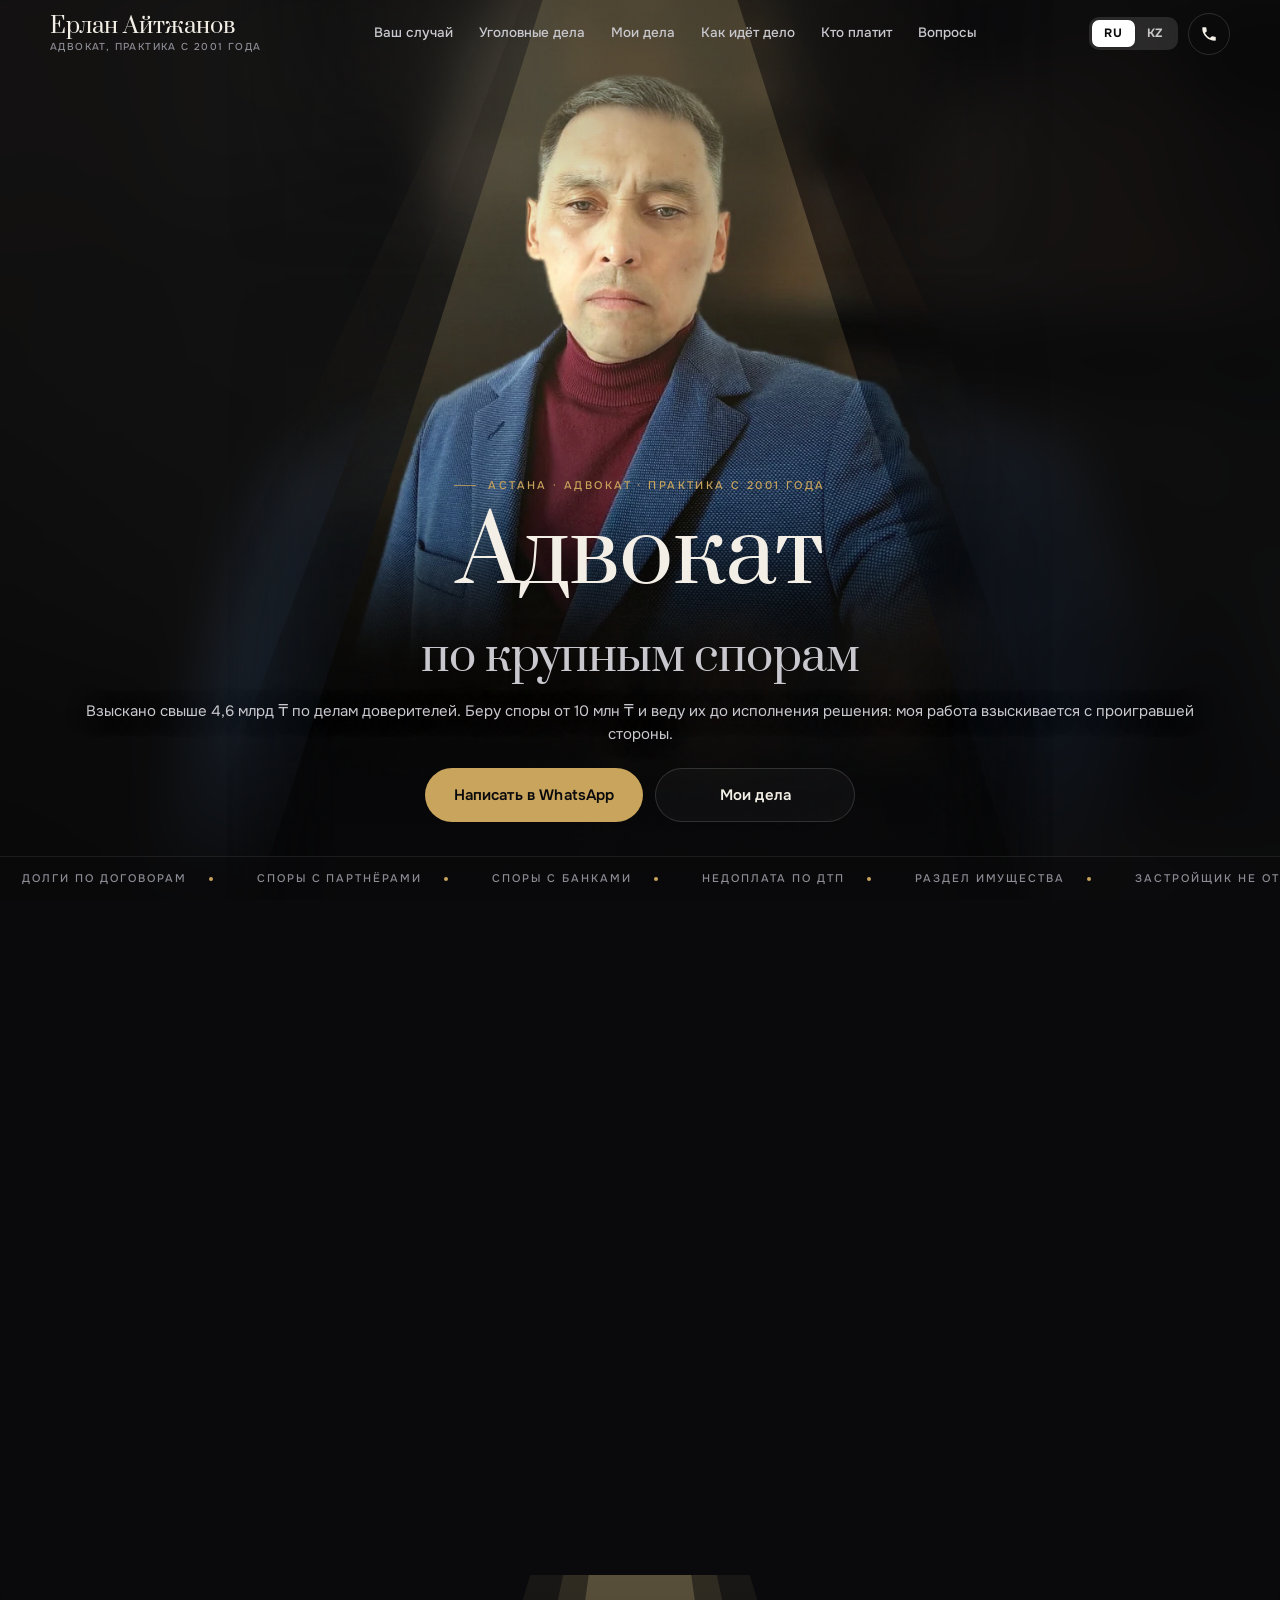
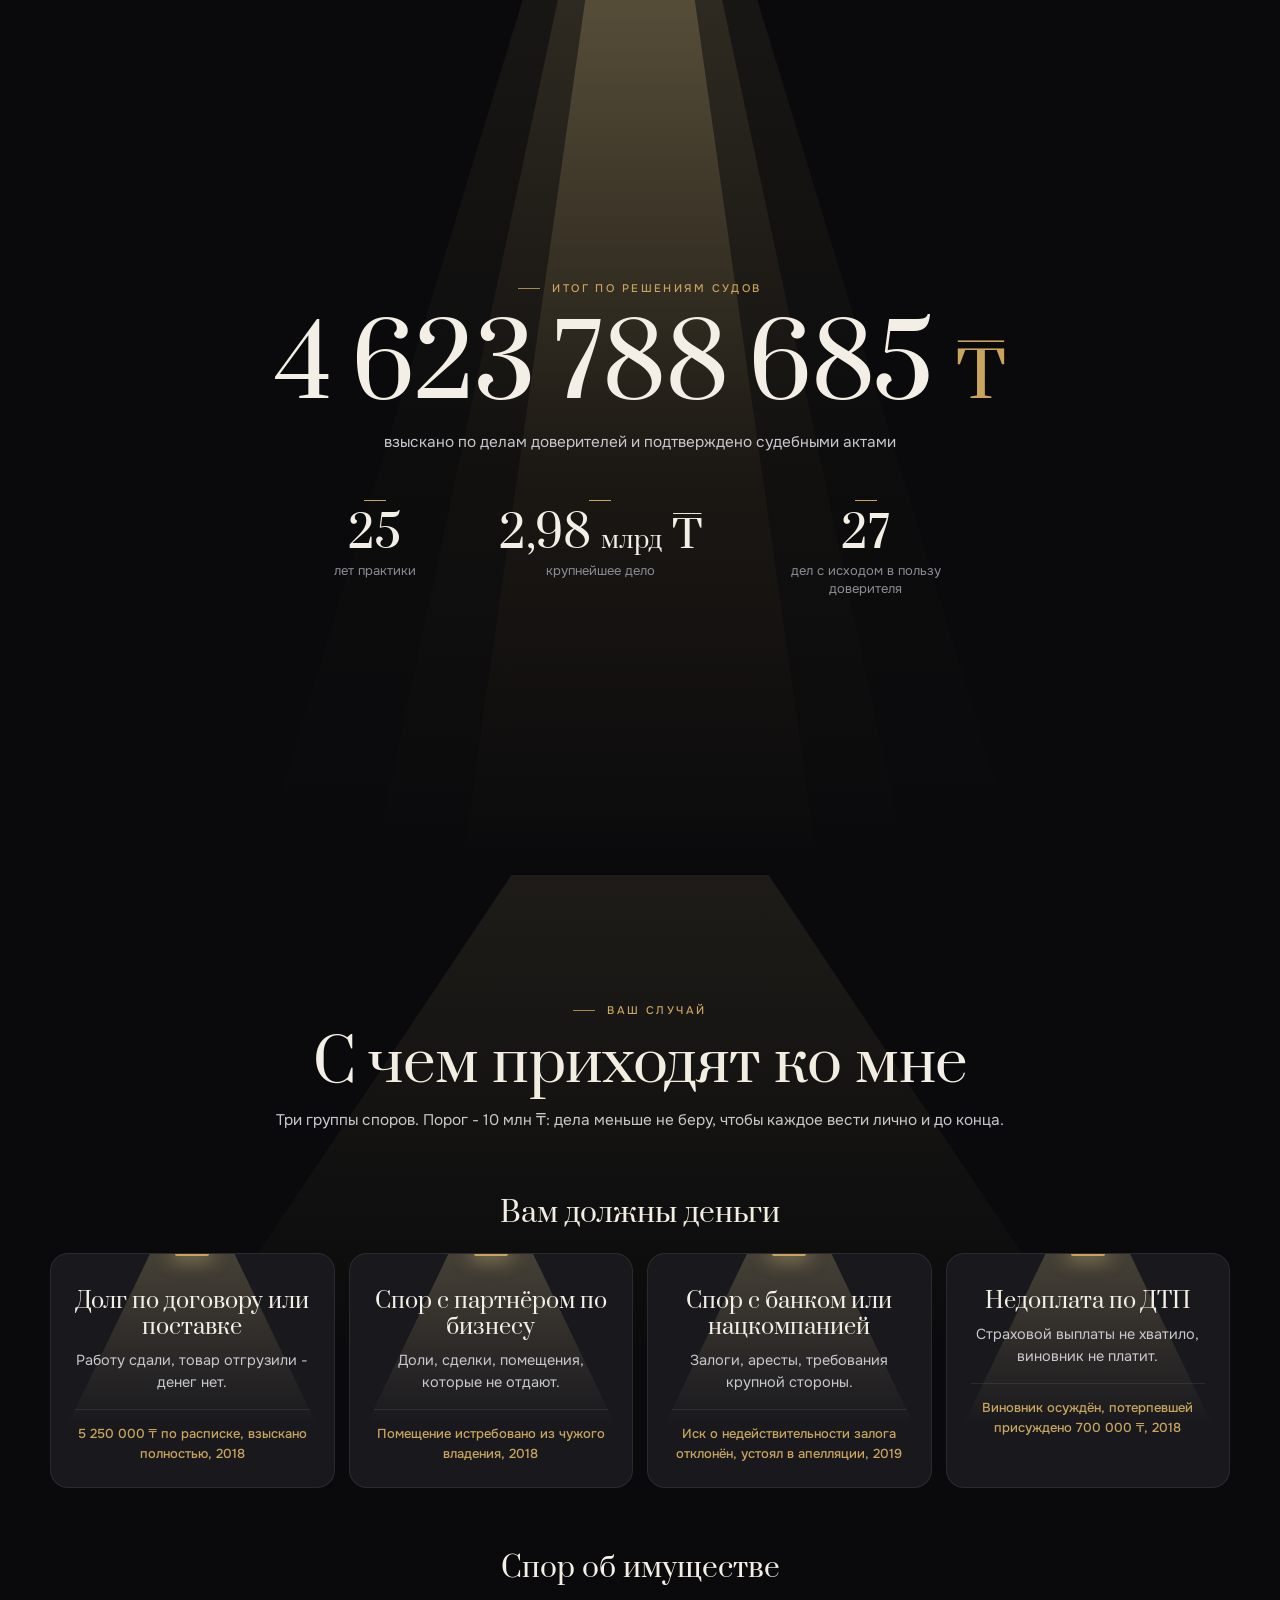
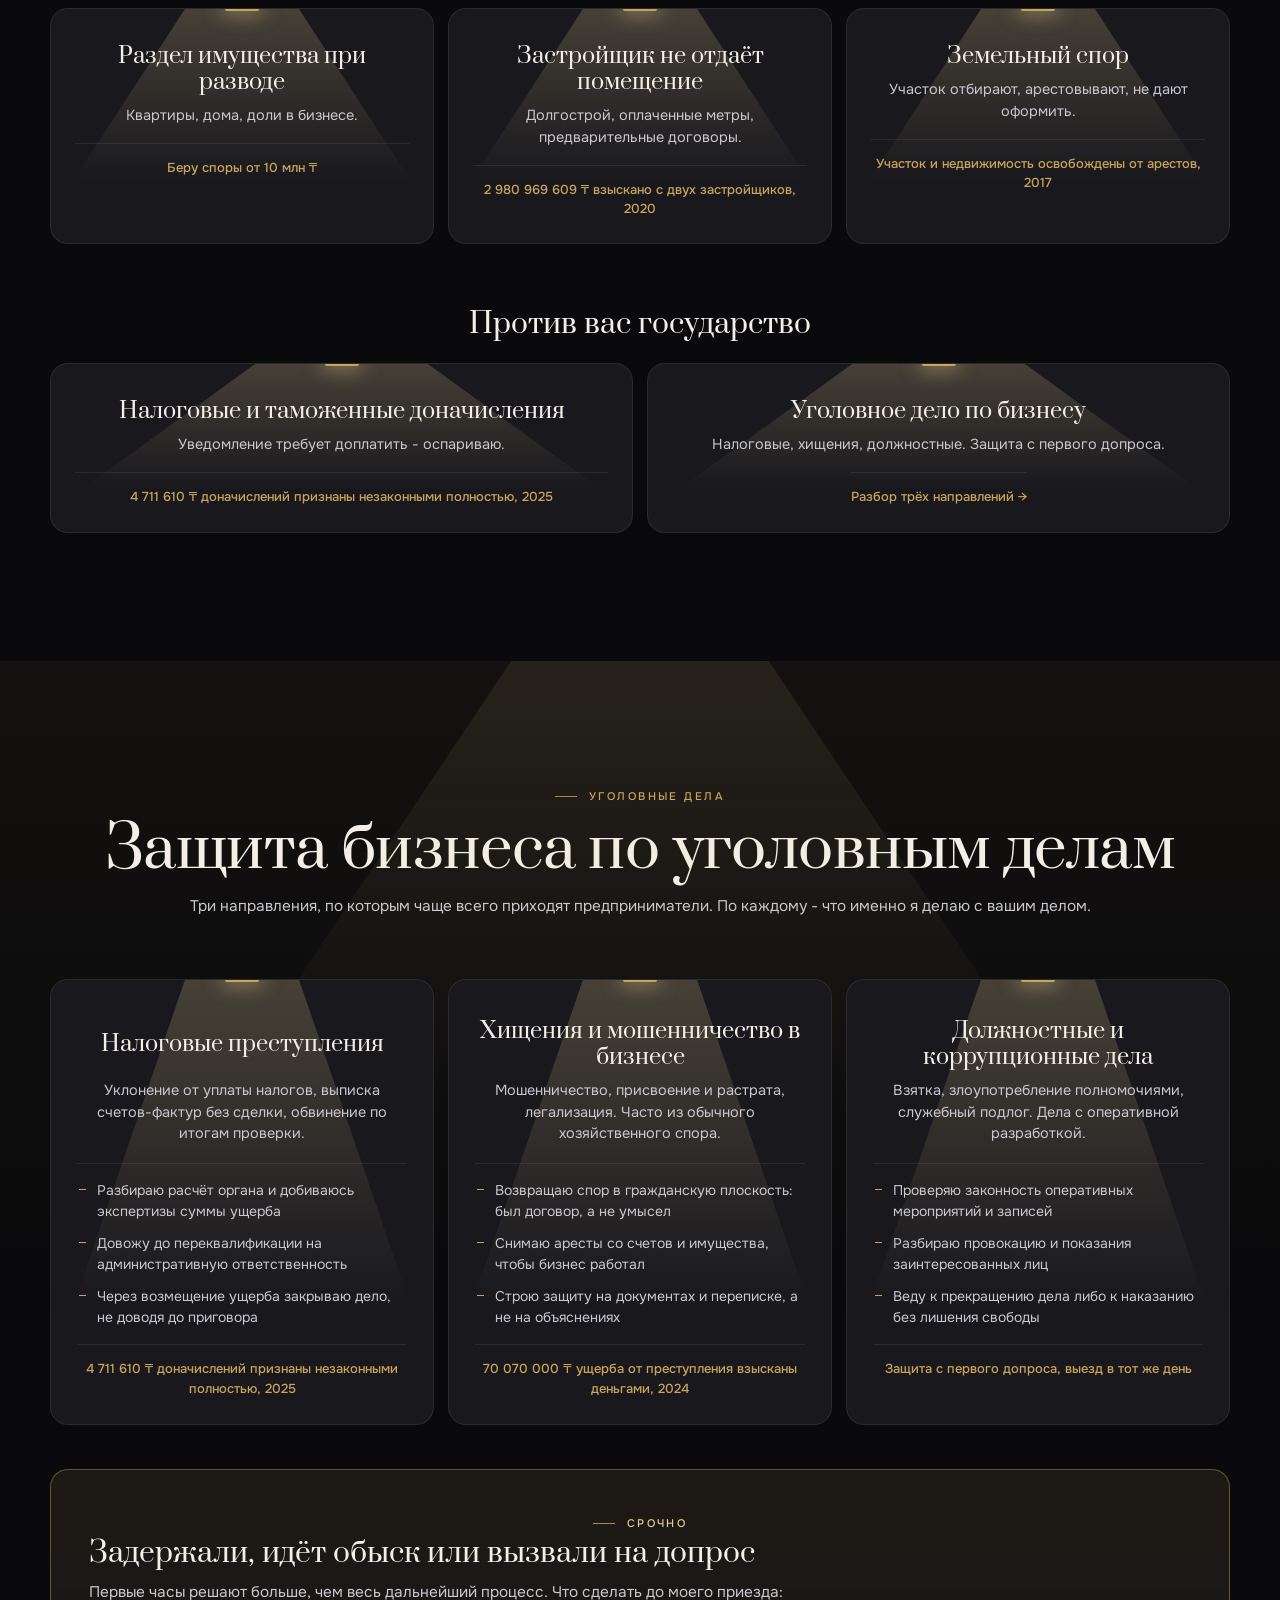
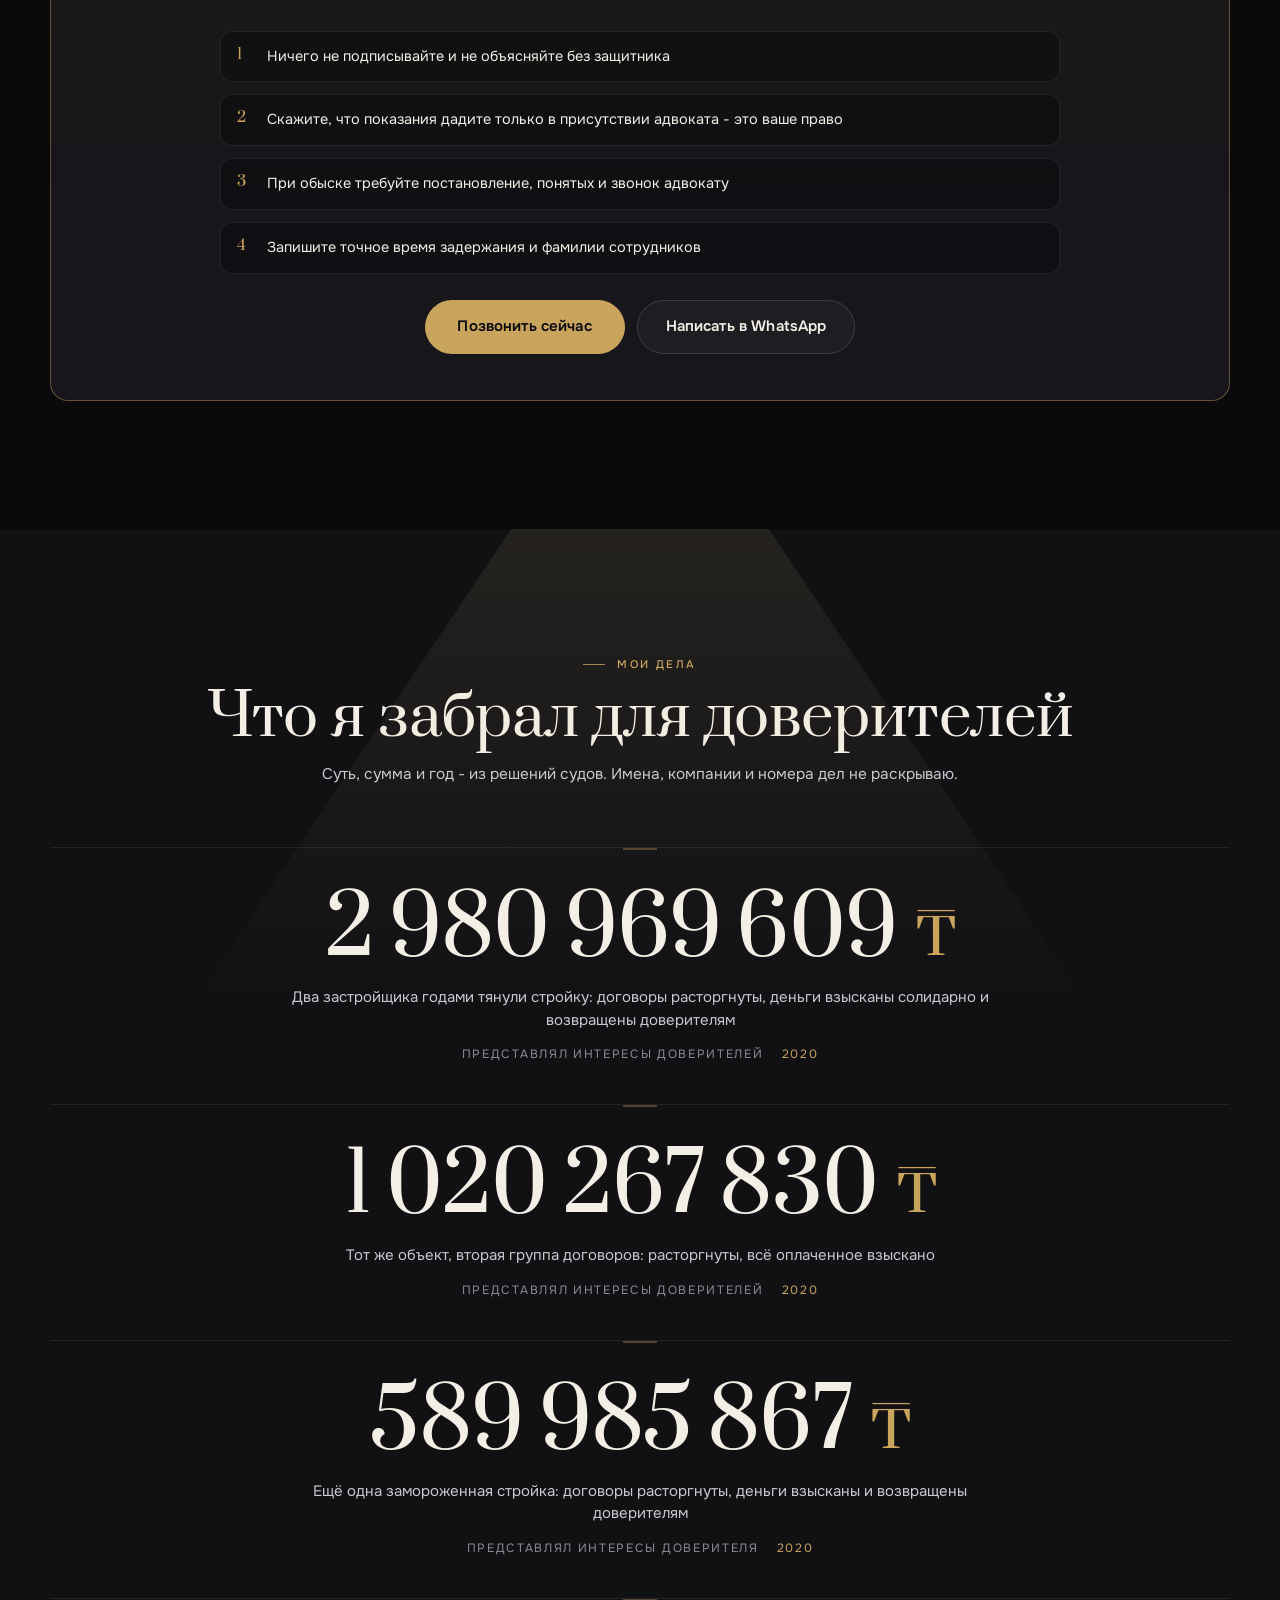
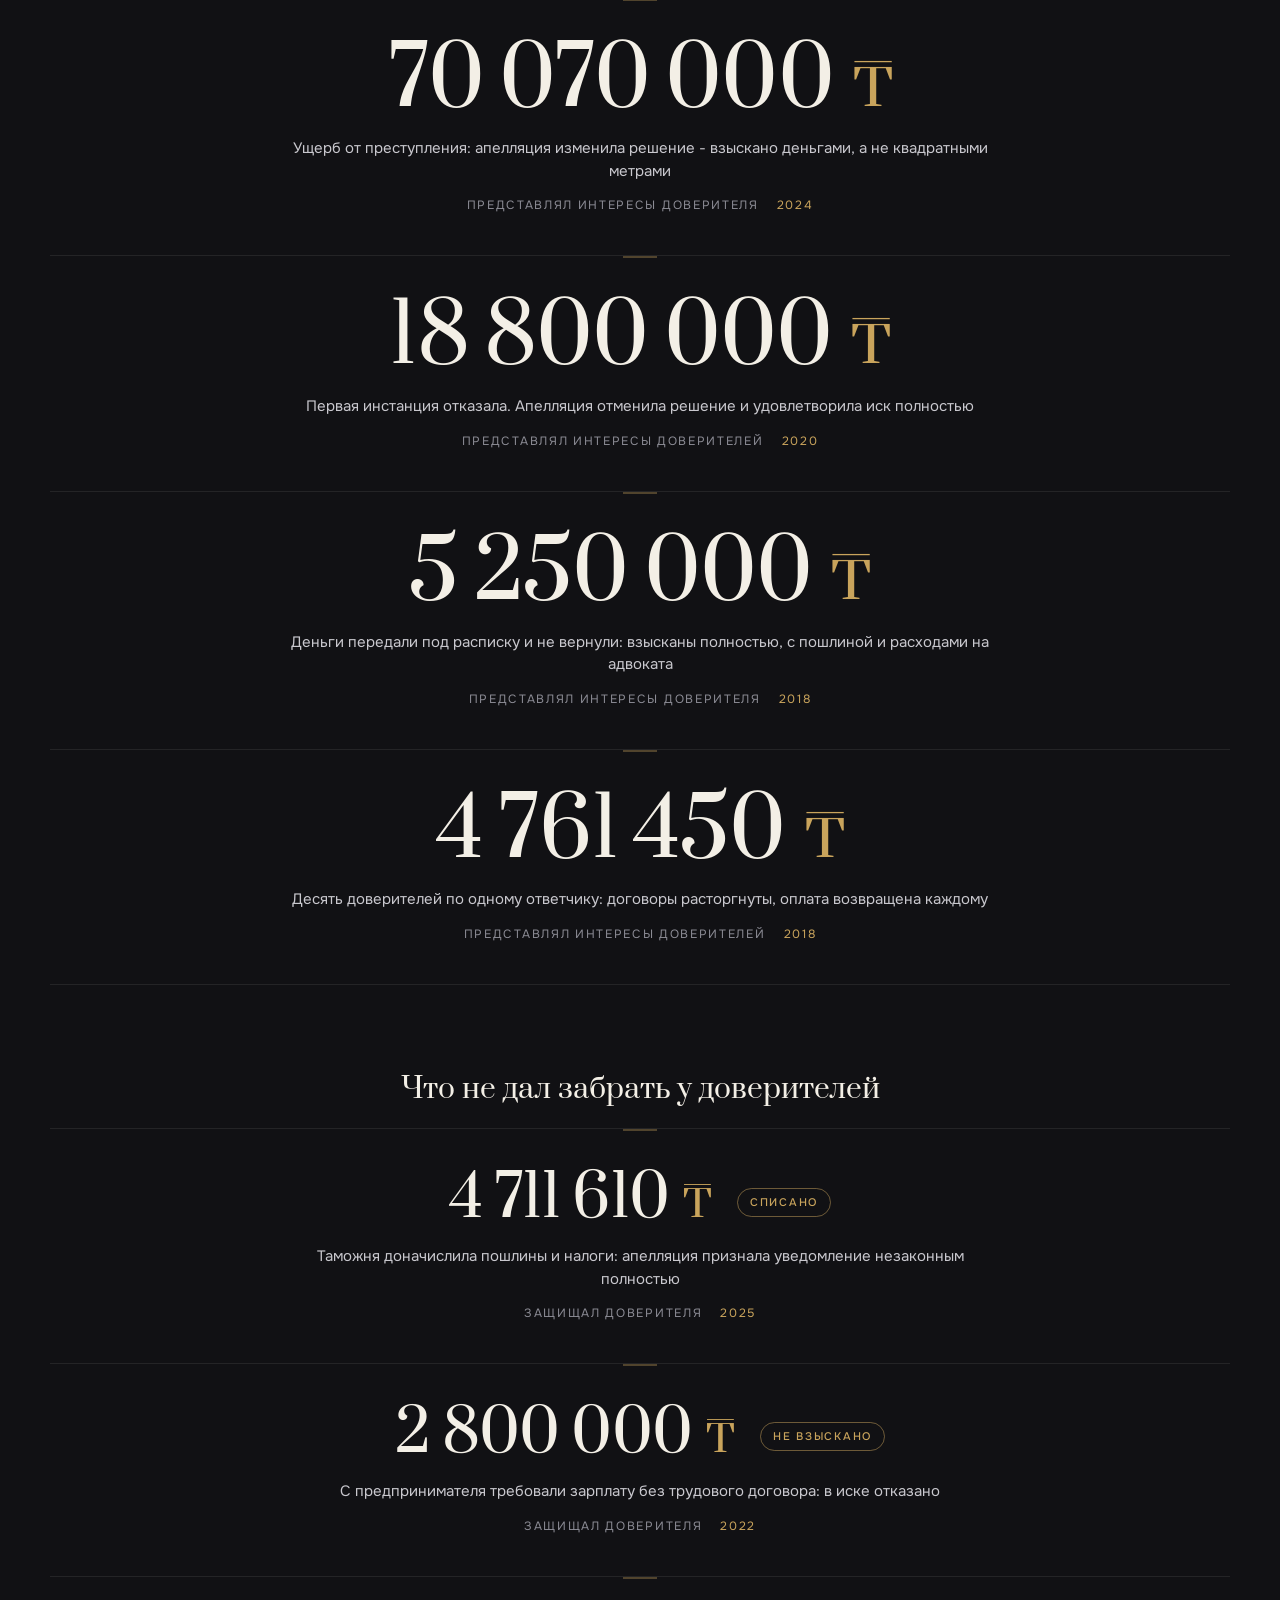
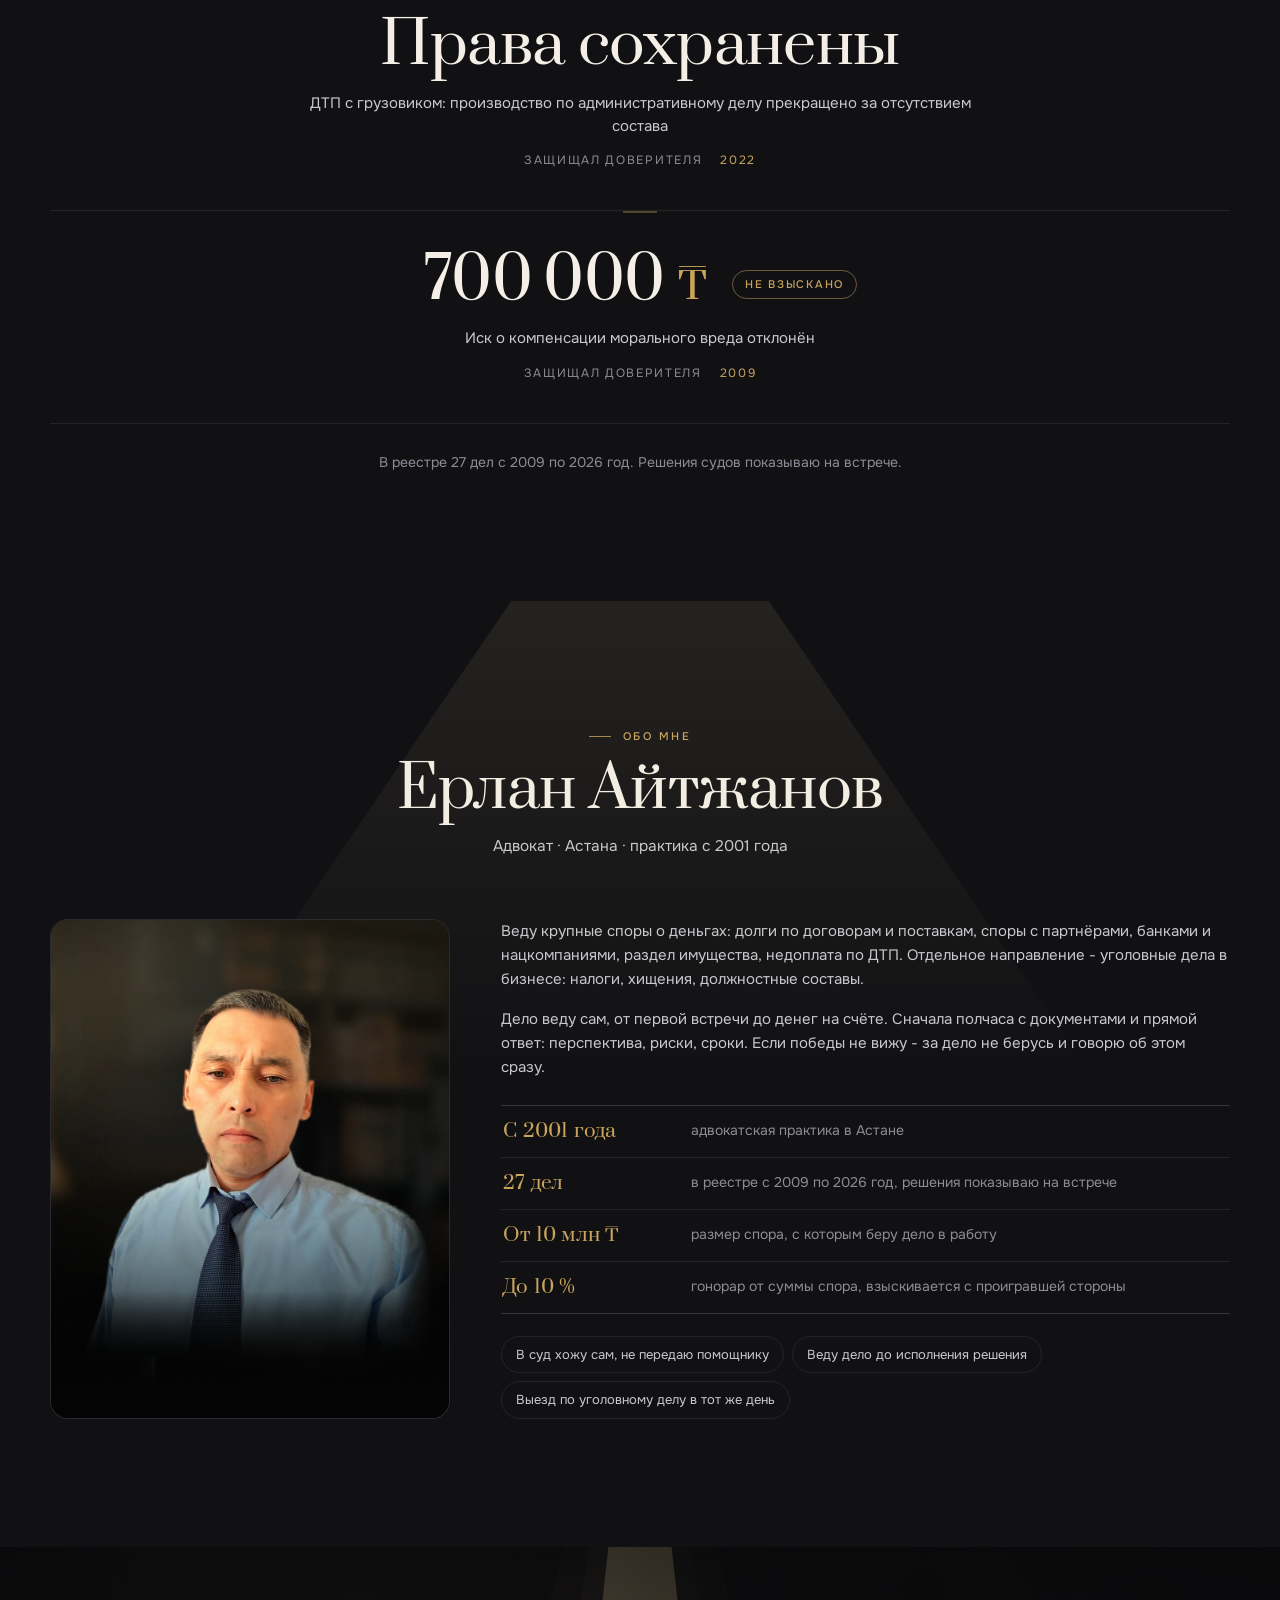
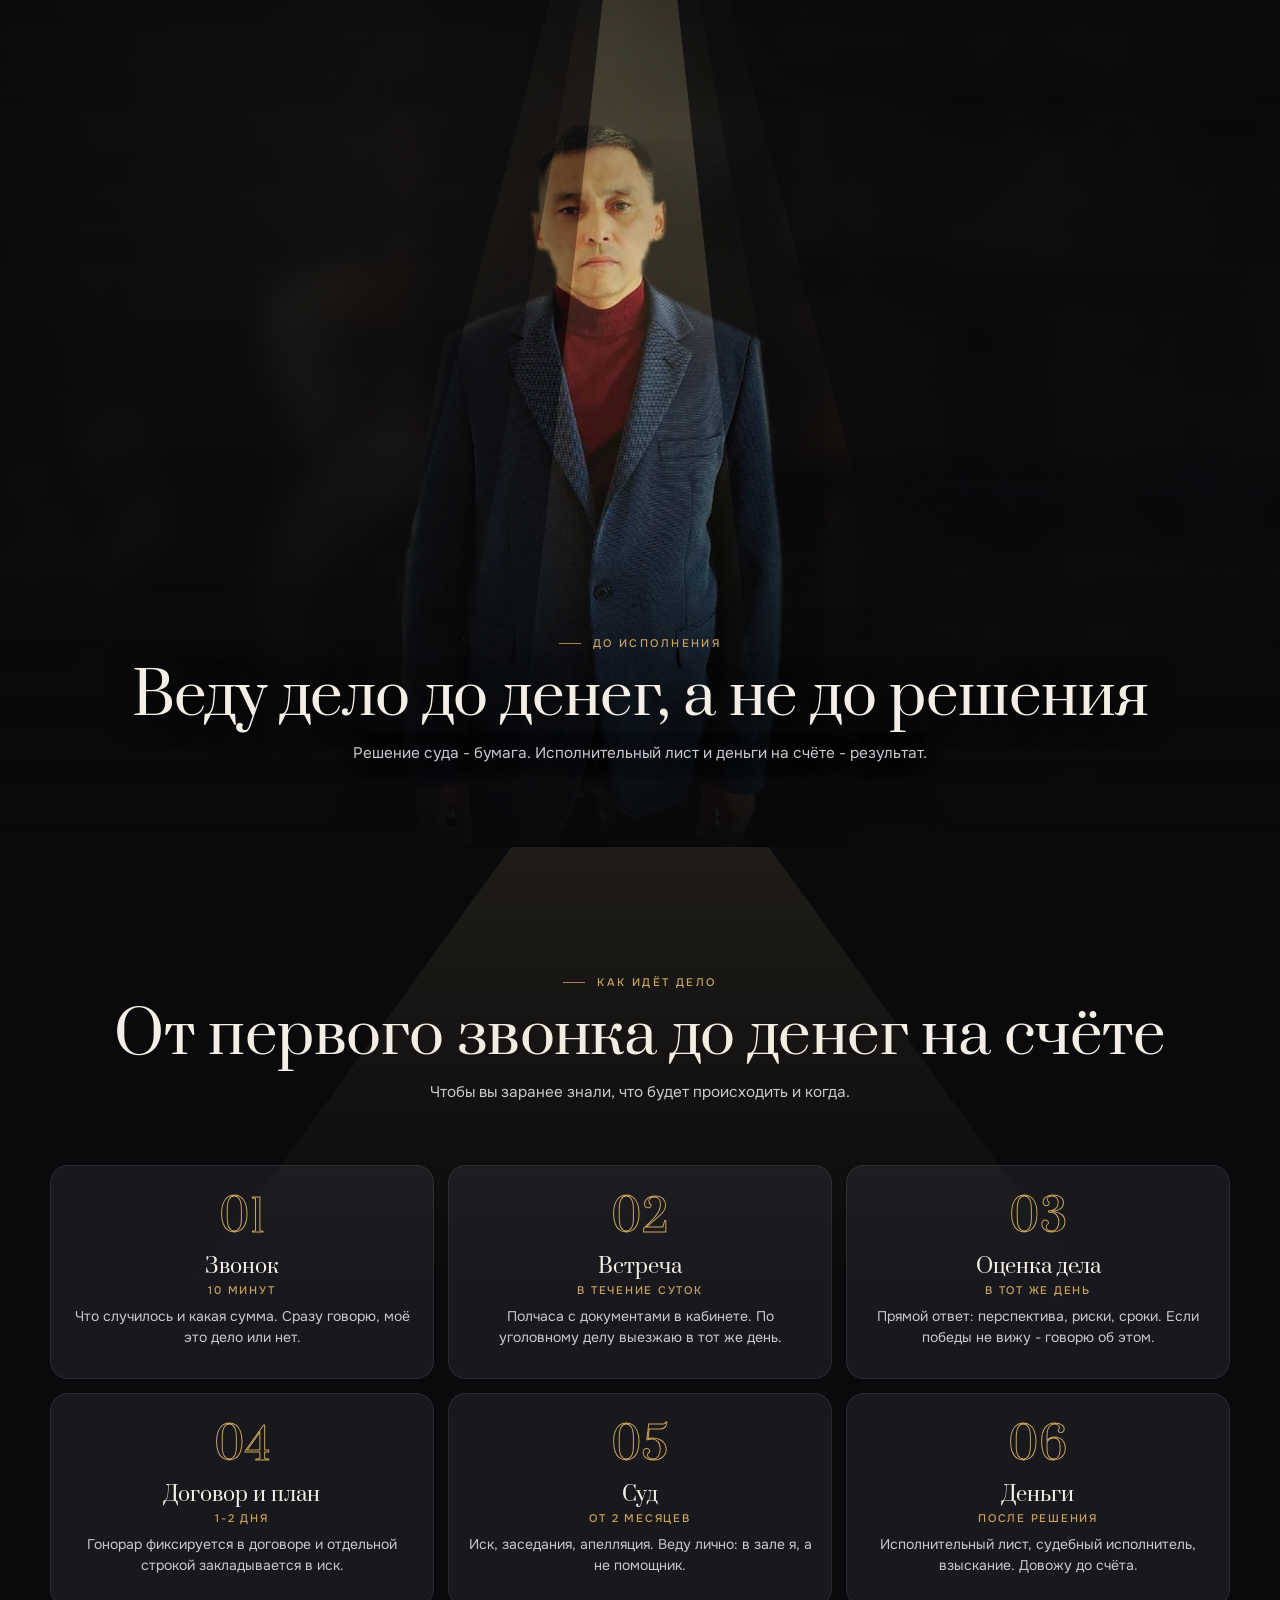
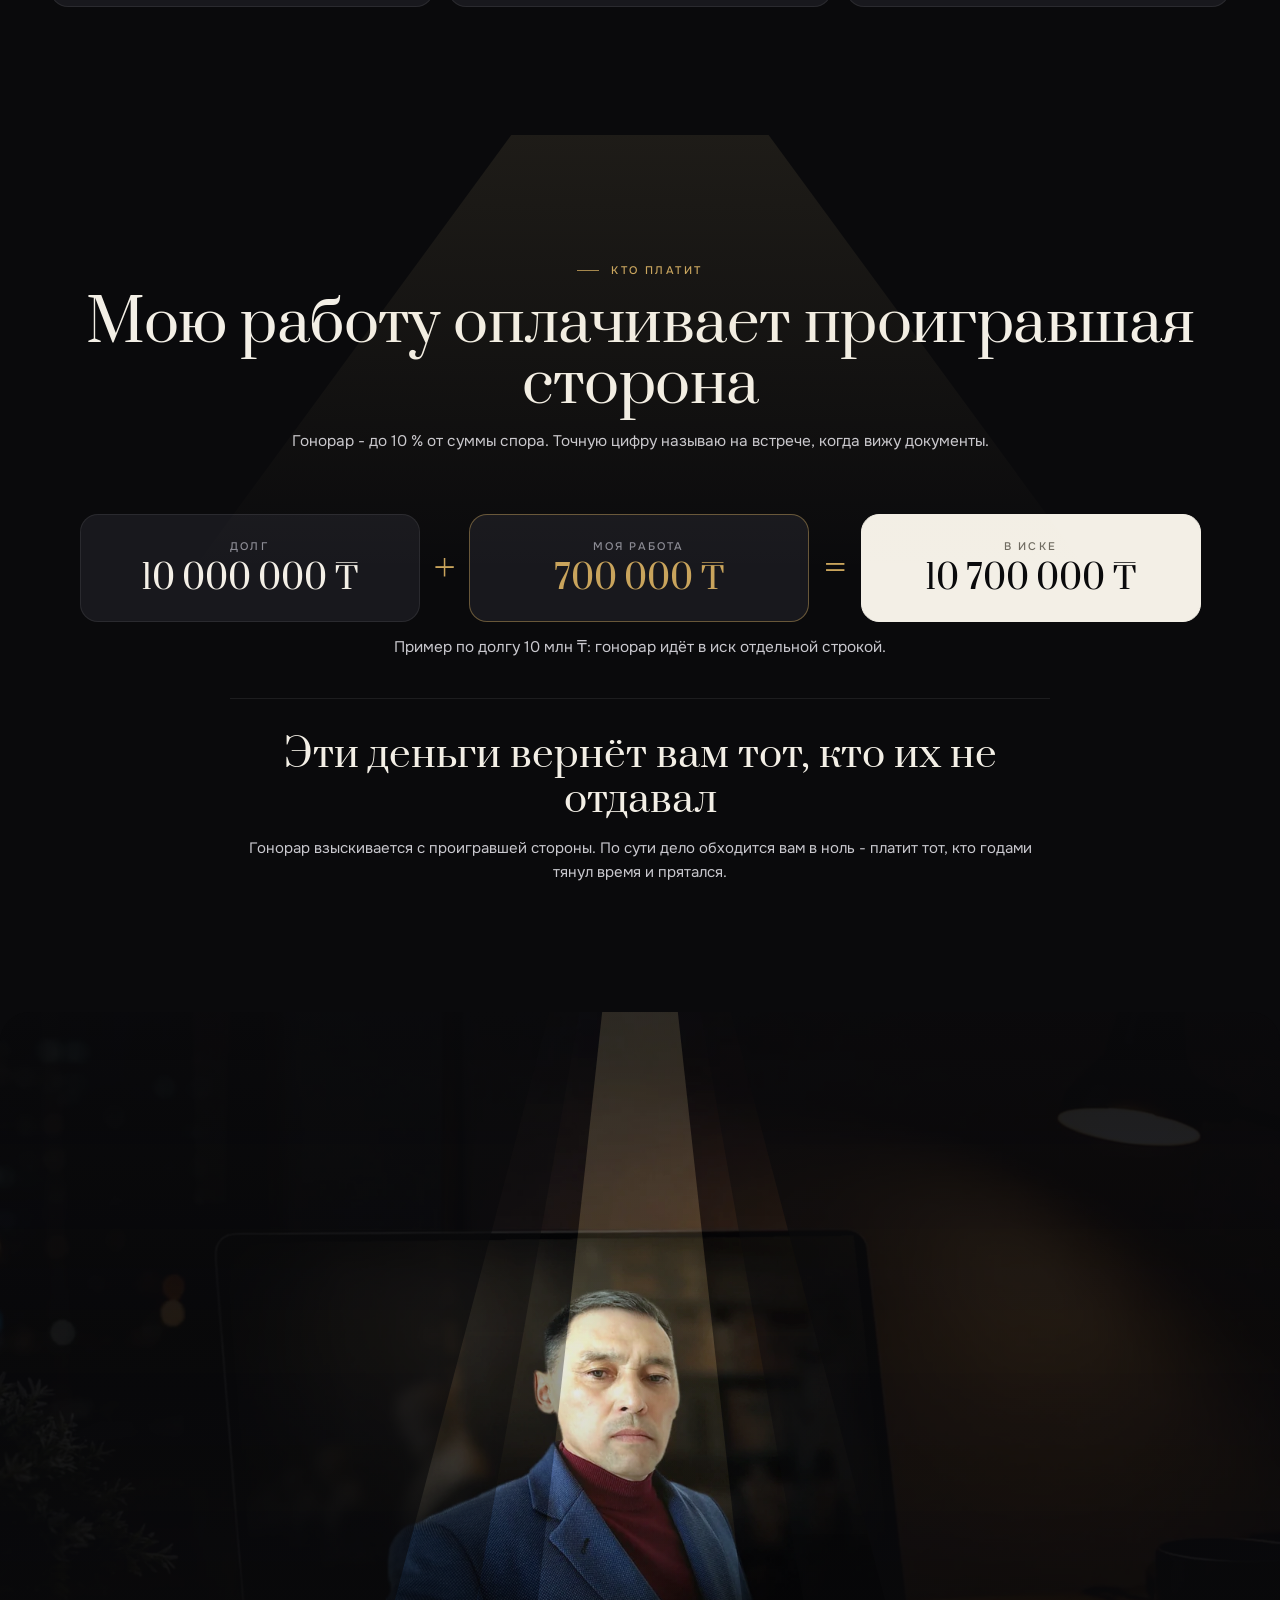
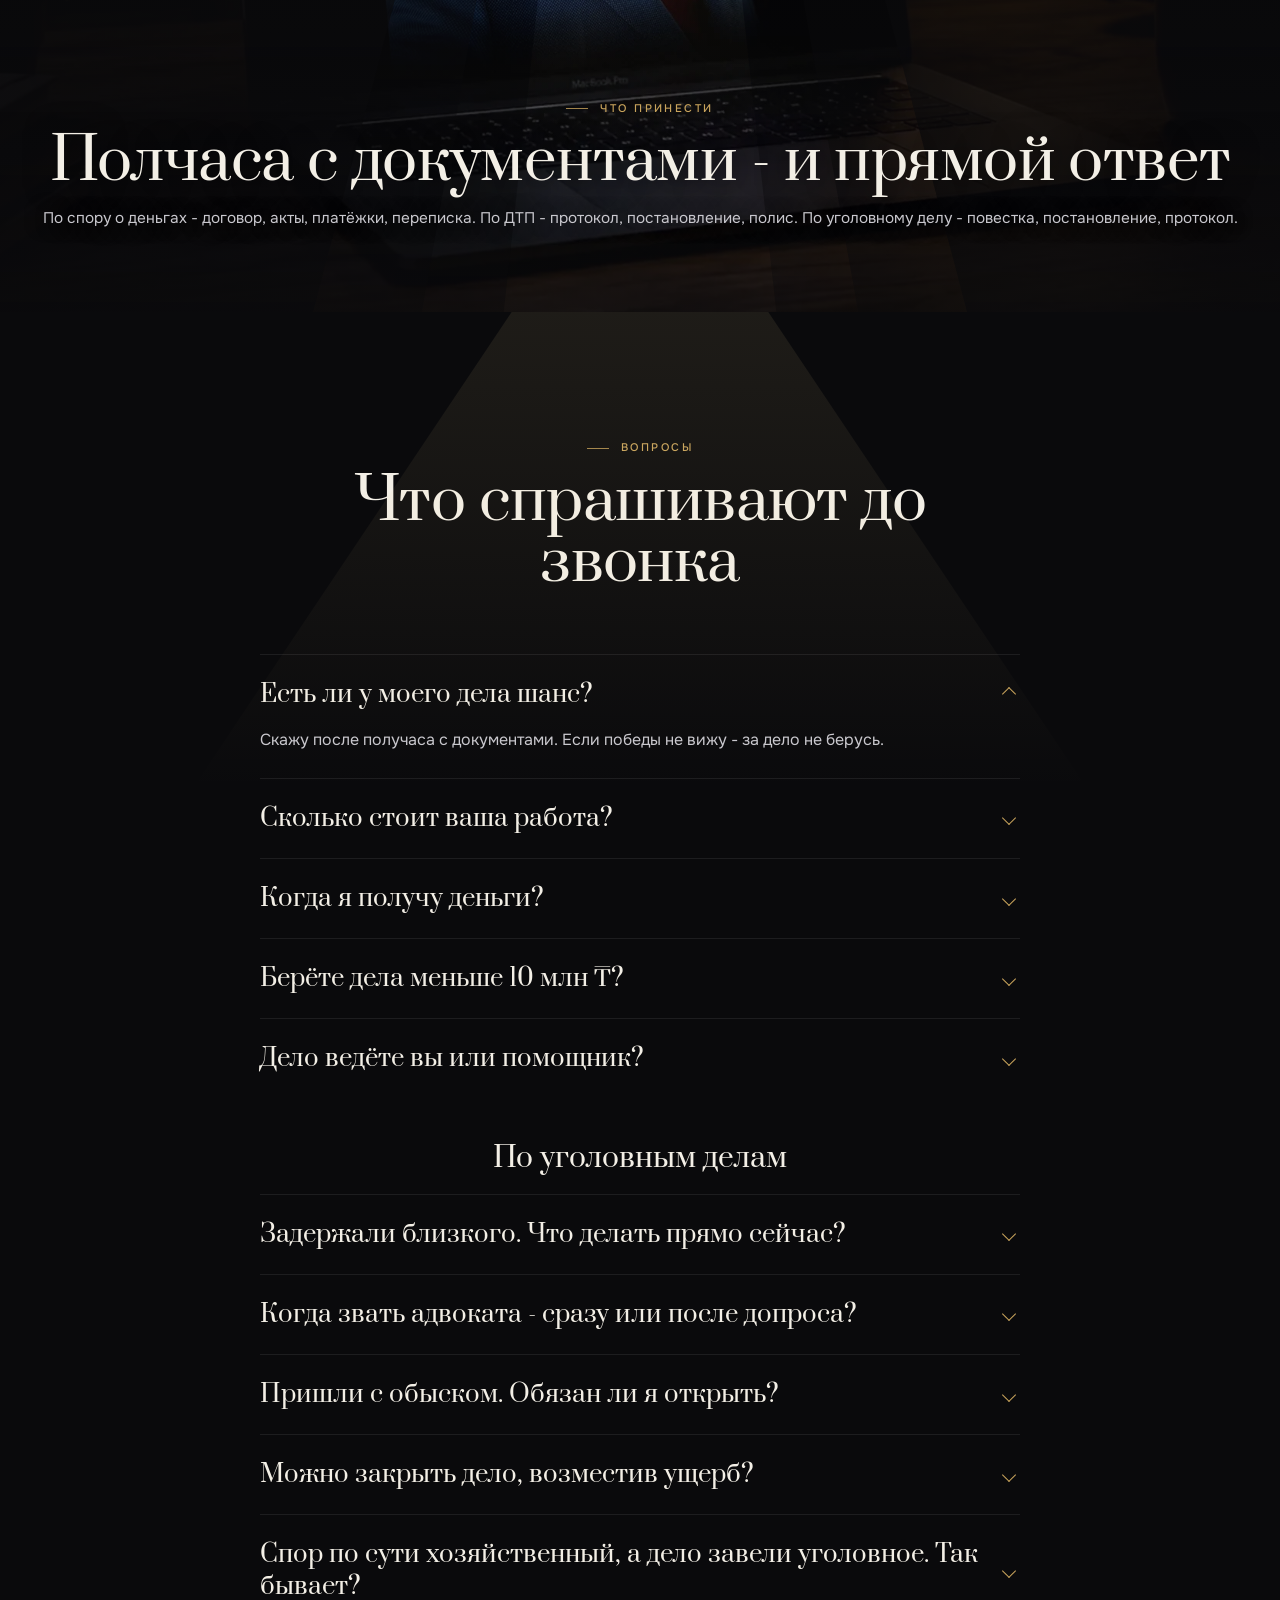
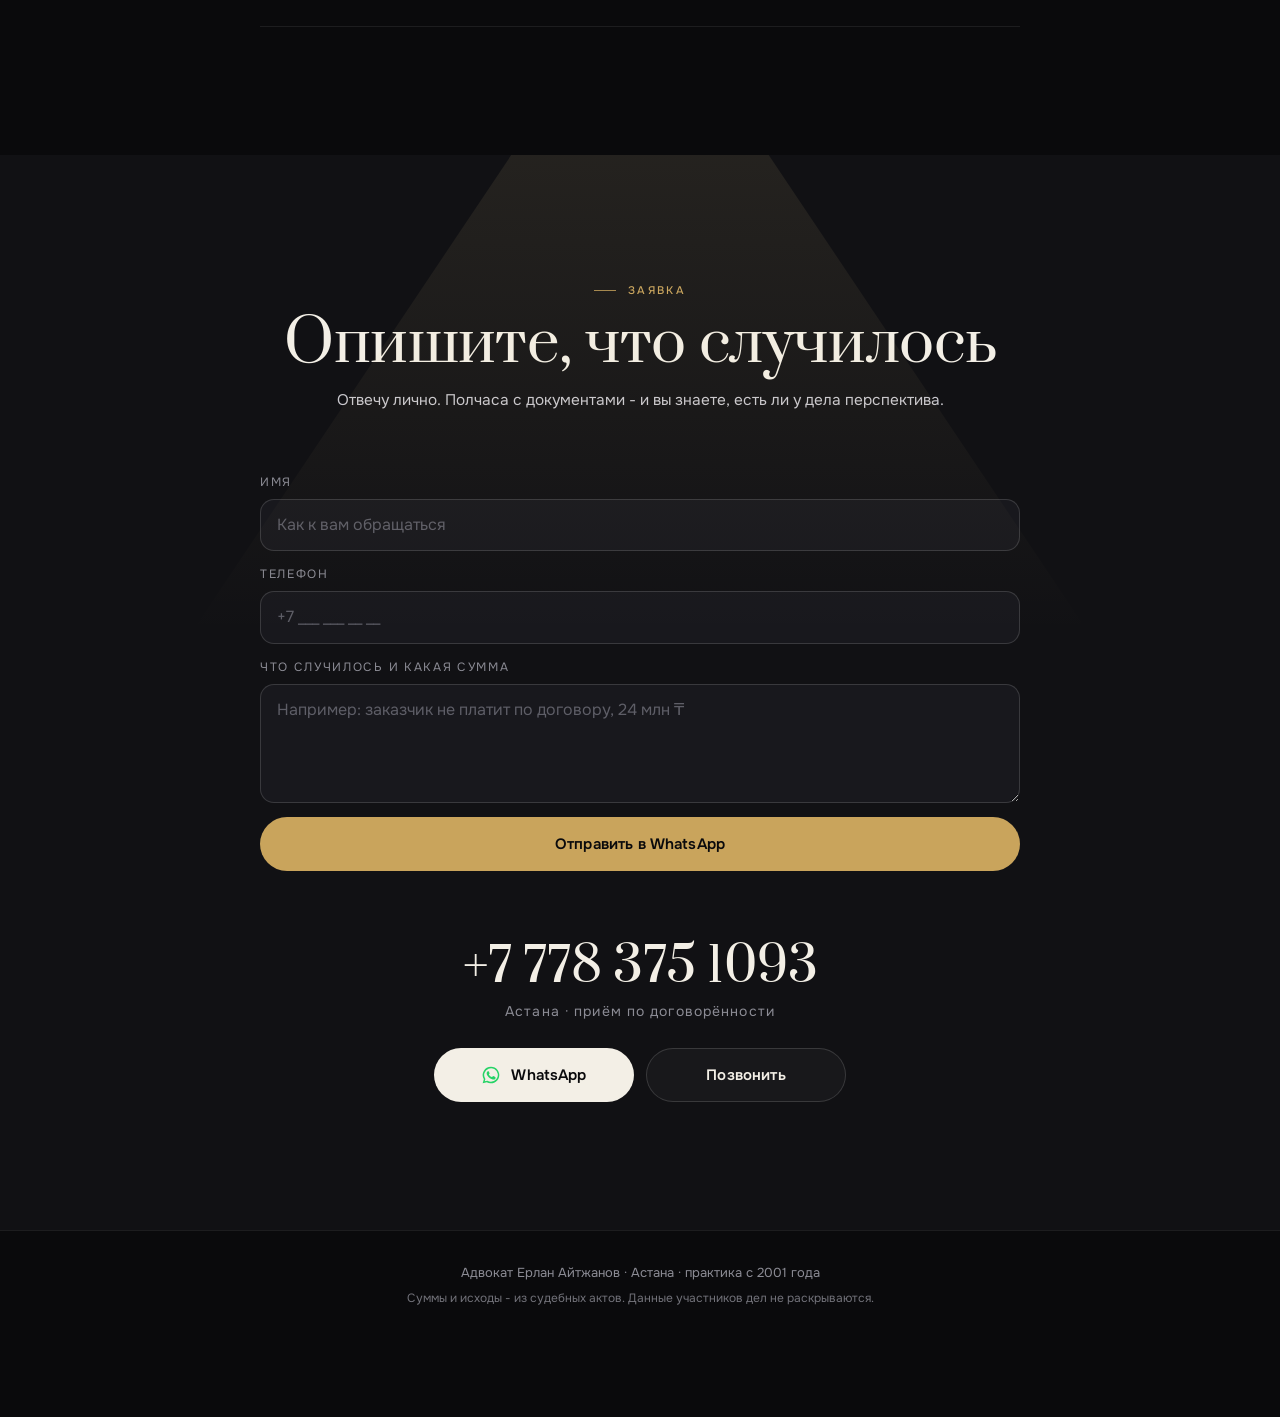
==== index.html @ 6d8ef953 "Убран профильный кадр: контур вырезания срезал кончик носа - assets/erlan-profil.webp удалён, блок з" ====
<!DOCTYPE html>
<html lang="ru">
<head>
<meta charset="UTF-8">
<meta name="viewport" content="width=device-width, initial-scale=1">

<!-- ═══════════════════════════════════════════════════════════════════
     ВАРИАНТ C - «Кабинет. Ночь. Лампа.»
     Контакты - заглушки, менять в четырёх местах разом:
       1) шапка, кнопка звонка (.call)
       2) контакты, ссылки tel: и wa.me
       3) липкая панель внизу на мобильном (.bar)
       4) script.js - константа WA (номер WhatsApp для формы)
     ═══════════════════════════════════════════════════════════════════ -->

<title>Адвокат Ерлан Айтжанов, Астана: крупные споры и уголовные дела в бизнесе</title>
<meta name="description" content="Адвокат в Астане: крупные споры о деньгах и имуществе и уголовные дела в бизнесе - налоговые, хищения, должностные. Практика с 2001 года, по делам доверителей взыскано свыше 4,6 млрд тенге. Гонорар до 10 % и взыскивается с проигравшей стороны.">

<!-- Прототип на показ клиенту: в поиск не отдаём. Перед боевым запуском строку убрать. -->
<meta name="robots" content="noindex,nofollow">
<meta name="theme-color" content="#0A0A0C">

<meta property="og:type" content="website">
<meta property="og:title" content="Адвокат Ерлан Айтжанов Крупные споры о деньгах и имуществе">
<meta property="og:description" content="Практика с 2001 года. По делам доверителей взыскано свыше 4,6 млрд тенге. Крупные споры и уголовные дела в бизнесе. Мой гонорар взыскивается с проигравшей стороны.">
<meta property="og:image" content="assets/og-image.jpg?v=20260909-3">
<meta property="og:locale" content="ru_RU">
<meta name="twitter:card" content="summary_large_image">

<!-- Язык страницы: ?lang=ru|kk в адресе главнее localStorage, чтобы русское
     объявление Google Ads всегда открывало русскую версию. -->
<link rel="alternate" hreflang="ru" href="https://songokura.github.io/erlan-advokat-c/?lang=ru">
<link rel="alternate" hreflang="kk" href="https://songokura.github.io/erlan-advokat-c/?lang=kk">
<link rel="alternate" hreflang="x-default" href="https://songokura.github.io/erlan-advokat-c/">

<link rel="icon" href="favicon.ico?v=20260907-1" sizes="any">
<link rel="icon" href="assets/favicon.svg?v=20260907-1" type="image/svg+xml">
<link rel="icon" href="assets/favicon-32.png?v=20260907-1" sizes="32x32">
<link rel="apple-touch-icon" href="assets/favicon-180.png?v=20260907-1">

<link rel="preconnect" href="https://fonts.googleapis.com">
<link rel="preconnect" href="https://fonts.gstatic.com" crossorigin>
<link href="https://fonts.googleapis.com/css2?family=Prata&family=Onest:wght@400;500;600&display=swap" rel="stylesheet">
<link rel="stylesheet" href="styles.css?v=20260909-3">
<link rel="preload" as="image" href="assets/portrait.webp?v=20260909-3" media="(min-width:641px)" fetchpriority="high">
<link rel="preload" as="image" href="assets/portrait-m.webp?v=20260909-3" media="(max-width:640px)" fetchpriority="high">

<noscript><style>
.pw{--enter:1;--stay:1;--exit:0;--intro:1}
.txt{opacity:1!important;transform:none!important}
.num{visibility:visible}
.case,.card{--lit:1}
</style></noscript>

<script type="application/ld+json">
{
  "@context": "https://schema.org",
  "@type": "Attorney",
  "name": "Адвокат Ерлан Айтжанов",
  "description": "Адвокат по крупным спорам о деньгах и имуществе и по уголовным делам в бизнесе. Практика с 2001 года.",
  "telephone": "+77783751093",
  "knowsAbout": ["Взыскание задолженности", "Споры о недвижимости", "Налоговые споры", "Налоговые преступления", "Хищения и мошенничество в бизнесе", "Должностные и коррупционные дела"],
  "areaServed": "Астана, Казахстан",
  "address": {"@type": "PostalAddress", "addressLocality": "Астана", "addressCountry": "KZ"},
  "foundingDate": "2001",
  "priceRange": "от 10 000 000 KZT"
}
</script>
</head>
<body>

<!-- ─────────── ШАПКА ─────────── -->
<header class="hdr" id="hdr">
  <div class="hdr-in">
    <a class="brand" href="#top" data-nav>Ерлан Айтжанов<small data-i18n="brand.sub">адвокат, практика с 2001 года</small></a>
    <nav class="nav" aria-label="Разделы">
      <a href="#dela" data-nav data-i18n="nav.dela">Ваш случай</a>
      <a href="#ugolovnye" data-nav data-i18n="nav.ugol">Уголовные дела</a>
      <a href="#opyt" data-nav data-i18n="nav.opyt">Мои дела</a>
      <a href="#poryadok" data-nav data-i18n="nav.poryadok">Как идёт дело</a>
      <a href="#raschet" data-nav data-i18n="nav.raschet">Кто платит</a>
      <a href="#faq" data-nav data-i18n="nav.faq">Вопросы</a>
    </nav>
    <div class="hdr-right">
      <div class="lang" role="group" aria-label="Язык сайта">
        <button type="button" data-lang="ru" class="is-active" aria-pressed="true" lang="ru">RU</button>
        <button type="button" data-lang="kk" aria-pressed="false" lang="kk">KZ</button>
      </div>
      <a class="call" href="tel:+77783751093" data-track="call" aria-label="Позвонить">
        <svg viewBox="0 0 24 24" width="18" height="18" aria-hidden="true"><path fill="currentColor" d="M6.6 10.8a15.1 15.1 0 0 0 6.6 6.6l2.2-2.2a1 1 0 0 1 1-.25c1.1.37 2.3.57 3.6.57a1 1 0 0 1 1 1V20a1 1 0 0 1-1 1A17 17 0 0 1 3 4a1 1 0 0 1 1-1h3.5a1 1 0 0 1 1 1c0 1.25.2 2.45.57 3.57a1 1 0 0 1-.25 1L6.6 10.8z"/></svg>
      </a>
      <button class="burger" id="burger" type="button" aria-label="Меню" aria-expanded="false" aria-controls="menu"><i></i><i></i></button>
    </div>
  </div>
</header>

<!-- Оверлей меню лежит вне шапки: у шапки нет фильтров, но так надёжнее. -->
<div class="menu" id="menu" hidden>
  <nav aria-label="Меню">
    <a href="#dela" data-nav data-i18n="nav.dela">Ваш случай</a>
    <a href="#ugolovnye" data-nav data-i18n="nav.ugol">Уголовные дела</a>
    <a href="#opyt" data-nav data-i18n="nav.opyt">Мои дела</a>
    <a href="#poryadok" data-nav data-i18n="nav.poryadok">Как идёт дело</a>
    <a href="#raschet" data-nav data-i18n="nav.raschet">Кто платит</a>
    <a href="#faq" data-nav data-i18n="nav.faq">Вопросы</a>
    <a href="#zayavka" data-nav data-i18n="nav.zayavka">Заявка</a>
  </nav>
  <div class="menu-foot">
    <a href="tel:+77783751093" data-track="call">+7 778 375 1093</a>
    <a href="https://wa.me/77783751093" target="_blank" rel="noopener" data-track="wa">WhatsApp</a>
  </div>
</div>

<main id="top">

<!-- ─────────── ГЕРОЙ: портрет под лампой ─────────── -->
<div class="pw pw-hero" id="hero">
  <section class="plate hero">
    <div class="cone">
      <picture><source media="(max-width:640px)" srcset="assets/portrait-m.webp?v=20260909-3" width="820" height="1450"><img class="ly ly-dim" src="assets/portrait.webp?v=20260909-3" alt="Адвокат Ерлан Айтжанов" width="1000" height="1333" fetchpriority="high" decoding="async"></picture>
      <picture><source media="(max-width:640px)" srcset="assets/portrait-m.webp?v=20260909-3" width="820" height="1450"><img class="ly ly-3" src="assets/portrait.webp?v=20260909-3" alt="" aria-hidden="true" width="1000" height="1333" decoding="async"></picture>
      <picture><source media="(max-width:640px)" srcset="assets/portrait-m.webp?v=20260909-3" width="820" height="1450"><img class="ly ly-2" src="assets/portrait.webp?v=20260909-3" alt="" aria-hidden="true" width="1000" height="1333" decoding="async"></picture>
      <picture><source media="(max-width:640px)" srcset="assets/portrait-m.webp?v=20260909-3" width="820" height="1450"><img class="ly ly-1" src="assets/portrait.webp?v=20260909-3" alt="" aria-hidden="true" width="1000" height="1333" decoding="async"></picture>
      <div class="ly ly-tint"></div>
      <div class="ly ly-haze"></div>
      <div class="ly ly-shade"></div>
    </div>
    <div class="txt hero-txt">
      <p class="kicker" data-i18n="hero.kicker">Астана · адвокат · практика с 2001 года</p>
      <h1 class="h1 fit"><span data-i18n="hero.h1a">Адвокат</span><br><span class="h1-sub" data-i18n="hero.h1b">по крупным спорам</span></h1>
      <p class="lead" data-i18n="hero.lead">Взыскано свыше 4,6 млрд ₸ по делам доверителей. Беру споры от 10 млн ₸ и веду их до исполнения решения: моя работа взыскивается с проигравшей стороны.</p>
      <div class="btns">
        <a class="btn btn-solid" href="https://wa.me/77783751093?text=%D0%97%D0%B4%D1%80%D0%B0%D0%B2%D1%81%D1%82%D0%B2%D1%83%D0%B9%D1%82%D0%B5%2C%20%D0%95%D1%80%D0%BB%D0%B0%D0%BD.%20%D0%A5%D0%BE%D1%87%D1%83%20%D0%BE%D0%B1%D1%81%D1%83%D0%B4%D0%B8%D1%82%D1%8C%20%D0%B4%D0%B5%D0%BB%D0%BE." target="_blank" rel="noopener" data-track="wa" data-i18n="btn.wa">Написать в WhatsApp</a>
        <a class="btn btn-ghost" href="#opyt" data-nav data-i18n="btn.cases">Мои дела</a>
      </div>
    </div>
    <div class="mq" aria-hidden="true">
      <div class="mq-track">
        <ul class="mq-list" data-mq></ul>
        <ul class="mq-list" data-mq></ul>
        <ul class="mq-list" data-mq></ul>
      </div>
    </div>
  </section>
</div>

<!-- ─────────── ПЛИТА «ЦИФРЫ»: главная сумма ─────────── -->
<div class="pw pw-itogi" id="itogi">
  <section class="plate itogi">
    <div class="cone cone-light">
      <div class="ly ly-glow3"></div>
      <div class="ly ly-glow2"></div>
      <div class="ly ly-glow1"></div>
    </div>
    <div class="txt itogi-txt">
      <p class="kicker" data-i18n="itogi.kicker">Итог по решениям судов</p>
      <p class="bignum fit"><span class="num" data-n="4623788685">4 623 788 685</span> <span class="cur">₸</span></p>
      <p class="lead" data-i18n="itogi.cap">взыскано по делам доверителей и подтверждено судебными актами</p>
      <ul class="stats">
        <li><b>25</b><span data-i18n="itogi.s1">лет практики</span></li>
        <li><b>2,98 <i data-i18n="u.bln">млрд</i> ₸</b><span data-i18n="itogi.s2">крупнейшее дело</span></li>
        <li><b>27</b><span data-i18n="itogi.s3">дел с исходом в пользу доверителя</span></li>
      </ul>
    </div>
  </section>
</div>

<!-- ─────────── ВАШ СЛУЧАЙ: направления с якорями ─────────── -->
<section class="sec" id="dela">
  <div class="wrap">
    <div class="head">
      <p class="kicker" data-i18n="dela.kicker">Ваш случай</p>
      <h2 class="h2" data-i18n="dela.h2">С чем приходят ко мне</h2>
      <p class="lead" data-i18n="dela.lead">Три группы споров. Порог - 10 млн ₸: дела меньше не беру, чтобы каждое вести лично и до конца.</p>
    </div>

    <div class="group">
      <h3 class="h3" data-i18n="g.money">Вам должны деньги</h3>
      <div class="cards">
        <article class="card" id="dolg">
          <h4 data-i18n="d.dolg.t">Долг по договору или поставке</h4>
          <p data-i18n="d.dolg.l">Работу сдали, товар отгрузили - денег нет.</p>
          <p class="proof" data-i18n="d.dolg.p">5 250 000 ₸ по расписке, взыскано полностью, 2018</p>
        </article>
        <article class="card" id="partner">
          <h4 data-i18n="d.partner.t">Спор с партнёром по бизнесу</h4>
          <p data-i18n="d.partner.l">Доли, сделки, помещения, которые не отдают.</p>
          <p class="proof" data-i18n="d.partner.p">Помещение истребовано из чужого владения, 2018</p>
        </article>
        <article class="card" id="bank">
          <h4 data-i18n="d.bank.t">Спор с банком или нацкомпанией</h4>
          <p data-i18n="d.bank.l">Залоги, аресты, требования крупной стороны.</p>
          <p class="proof" data-i18n="d.bank.p">Иск о недействительности залога отклонён, устоял в апелляции, 2019</p>
        </article>
        <article class="card" id="dtp">
          <h4 data-i18n="d.dtp.t">Недоплата по ДТП</h4>
          <p data-i18n="d.dtp.l">Страховой выплаты не хватило, виновник не платит.</p>
          <p class="proof" data-i18n="d.dtp.p">Виновник осуждён, потерпевшей присуждено 700 000 ₸, 2018</p>
        </article>
      </div>
    </div>

    <div class="group">
      <h3 class="h3" data-i18n="g.property">Спор об имуществе</h3>
      <div class="cards">
        <article class="card" id="razvod">
          <h4 data-i18n="d.razvod.t">Раздел имущества при разводе</h4>
          <p data-i18n="d.razvod.l">Квартиры, дома, доли в бизнесе.</p>
          <p class="proof" data-i18n="d.razvod.p">Беру споры от 10 млн ₸</p>
        </article>
        <article class="card" id="zastroyshchik">
          <h4 data-i18n="d.zastr.t">Застройщик не отдаёт помещение</h4>
          <p data-i18n="d.zastr.l">Долгострой, оплаченные метры, предварительные договоры.</p>
          <p class="proof" data-i18n="d.zastr.p">2 980 969 609 ₸ взыскано с двух застройщиков, 2020</p>
        </article>
        <article class="card" id="zemlya">
          <h4 data-i18n="d.zemlya.t">Земельный спор</h4>
          <p data-i18n="d.zemlya.l">Участок отбирают, арестовывают, не дают оформить.</p>
          <p class="proof" data-i18n="d.zemlya.p">Участок и недвижимость освобождены от арестов, 2017</p>
        </article>
      </div>
    </div>

    <div class="group">
      <h3 class="h3" data-i18n="g.state">Против вас государство</h3>
      <div class="cards">
        <article class="card" id="nalog">
          <h4 data-i18n="d.nalog.t">Налоговые и таможенные доначисления</h4>
          <p data-i18n="d.nalog.l">Уведомление требует доплатить - оспариваю.</p>
          <p class="proof" data-i18n="d.nalog.p">4 711 610 ₸ доначислений признаны незаконными полностью, 2025</p>
        </article>
        <article class="card" id="ugolovka">
          <h4 data-i18n="d.ugol.t">Уголовное дело по бизнесу</h4>
          <p data-i18n="d.ugol.l">Налоговые, хищения, должностные. Защита с первого допроса.</p>
          <a class="card-more" href="#ugolovnye" data-nav data-i18n="d.ugol.p">Разбор трёх направлений</a>
        </article>
      </div>
    </div>
  </div>
</section>

<!-- ─────────── УГОЛОВНЫЕ ДЕЛА В БИЗНЕСЕ ─────────── -->
<section class="sec sec-ugol" id="ugolovnye">
  <div class="wrap">
    <div class="head">
      <p class="kicker" data-i18n="ug.kicker">Уголовные дела</p>
      <h2 class="h2" data-i18n="ug.h2">Защита бизнеса по уголовным делам</h2>
      <p class="lead" data-i18n="ug.lead">Три направления, по которым чаще всего приходят предприниматели. По каждому - что именно я делаю с вашим делом.</p>
    </div>

    <div class="ucards">
      <article class="card ucard" id="ugol-nalog">
        <h4 data-i18n="ug.n.t">Налоговые преступления</h4>
        <p data-i18n="ug.n.l">Уклонение от уплаты налогов, выписка счетов-фактур без сделки, обвинение по итогам проверки.</p>
        <ul class="ulist">
          <li data-i18n="ug.n.1">Разбираю расчёт органа и добиваюсь экспертизы суммы ущерба</li>
          <li data-i18n="ug.n.2">Довожу до переквалификации на административную ответственность</li>
          <li data-i18n="ug.n.3">Через возмещение ущерба закрываю дело, не доводя до приговора</li>
        </ul>
        <p class="proof" data-i18n="ug.n.p">4 711 610 ₸ доначислений признаны незаконными полностью, 2025</p>
      </article>

      <article class="card ucard" id="ugol-hishcheniya">
        <h4 data-i18n="ug.h.t">Хищения и мошенничество в бизнесе</h4>
        <p data-i18n="ug.h.l">Мошенничество, присвоение и растрата, легализация. Часто из обычного хозяйственного спора.</p>
        <ul class="ulist">
          <li data-i18n="ug.h.1">Возвращаю спор в гражданскую плоскость: был договор, а не умысел</li>
          <li data-i18n="ug.h.2">Снимаю аресты со счетов и имущества, чтобы бизнес работал</li>
          <li data-i18n="ug.h.3">Строю защиту на документах и переписке, а не на объяснениях</li>
        </ul>
        <p class="proof" data-i18n="ug.h.p">70 070 000 ₸ ущерба от преступления взысканы деньгами, 2024</p>
      </article>

      <article class="card ucard" id="ugol-dolzhnostnye">
        <h4 data-i18n="ug.d.t">Должностные и коррупционные дела</h4>
        <p data-i18n="ug.d.l">Взятка, злоупотребление полномочиями, служебный подлог. Дела с оперативной разработкой.</p>
        <ul class="ulist">
          <li data-i18n="ug.d.1">Проверяю законность оперативных мероприятий и записей</li>
          <li data-i18n="ug.d.2">Разбираю провокацию и показания заинтересованных лиц</li>
          <li data-i18n="ug.d.3">Веду к прекращению дела либо к наказанию без лишения свободы</li>
        </ul>
        <p class="proof" data-i18n="ug.d.p">Защита с первого допроса, выезд в тот же день</p>
      </article>
    </div>

    <div class="urgent" id="zaderzhanie">
      <div class="urgent-head">
        <p class="kicker" data-i18n="ur.kicker">Срочно</p>
        <h3 class="h3" data-i18n="ur.h3">Задержали, идёт обыск или вызвали на допрос</h3>
        <p class="lead" data-i18n="ur.lead">Первые часы решают больше, чем весь дальнейший процесс. Что сделать до моего приезда:</p>
      </div>
      <ul class="urgent-list">
        <li data-i18n="ur.1">Ничего не подписывайте и не объясняйте без защитника</li>
        <li data-i18n="ur.2">Скажите, что показания дадите только в присутствии адвоката - это ваше право</li>
        <li data-i18n="ur.3">При обыске требуйте постановление, понятых и звонок адвокату</li>
        <li data-i18n="ur.4">Запишите точное время задержания и фамилии сотрудников</li>
      </ul>
      <div class="btns">
        <a class="btn btn-solid" href="tel:+77783751093" data-track="call" data-i18n="ur.btn">Позвонить сейчас</a>
        <a class="btn btn-ghost" href="https://wa.me/77783751093" target="_blank" rel="noopener" data-track="wa" data-i18n="btn.wa">Написать в WhatsApp</a>
      </div>
    </div>
  </div>
</section>

<!-- ─────────── МОИ ДЕЛА: реестр сумм ─────────── -->
<section class="sec sec-opyt" id="opyt">
  <div class="wrap">
    <div class="head">
      <p class="kicker" data-i18n="opyt.kicker">Мои дела</p>
      <h2 class="h2" data-i18n="opyt.h2">Что я забрал для доверителей</h2>
      <p class="lead" data-i18n="opyt.lead">Суть, сумма и год - из решений судов. Имена, компании и номера дел не раскрываю.</p>
    </div>

    <div class="ledger">
      <article class="case">
        <p class="case-sum"><span class="num" data-n="2980969609">2 980 969 609</span> <span class="cur">₸</span></p>
        <p class="case-txt" data-i18n="c.a1">Два застройщика годами тянули стройку: договоры расторгнуты, деньги взысканы солидарно и возвращены доверителям</p>
        <p class="case-meta"><span data-i18n="r.own2">представлял интересы доверителей</span><span>2020</span></p>
      </article>
      <article class="case">
        <p class="case-sum"><span class="num" data-n="1020267830">1 020 267 830</span> <span class="cur">₸</span></p>
        <p class="case-txt" data-i18n="c.a2">Тот же объект, вторая группа договоров: расторгнуты, всё оплаченное взыскано</p>
        <p class="case-meta"><span data-i18n="r.own2">представлял интересы доверителей</span><span>2020</span></p>
      </article>
      <article class="case">
        <p class="case-sum"><span class="num" data-n="589985867">589 985 867</span> <span class="cur">₸</span></p>
        <p class="case-txt" data-i18n="c.a3">Ещё одна замороженная стройка: договоры расторгнуты, деньги взысканы и возвращены доверителям</p>
        <p class="case-meta"><span data-i18n="r.own">представлял интересы доверителя</span><span>2020</span></p>
      </article>
      <article class="case">
        <p class="case-sum"><span class="num" data-n="70070000">70 070 000</span> <span class="cur">₸</span></p>
        <p class="case-txt" data-i18n="c.a4">Ущерб от преступления: апелляция изменила решение - взыскано деньгами, а не квадратными метрами</p>
        <p class="case-meta"><span data-i18n="r.own">представлял интересы доверителя</span><span>2024</span></p>
      </article>
      <article class="case">
        <p class="case-sum"><span class="num" data-n="18800000">18 800 000</span> <span class="cur">₸</span></p>
        <p class="case-txt" data-i18n="c.a5">Первая инстанция отказала. Апелляция отменила решение и удовлетворила иск полностью</p>
        <p class="case-meta"><span data-i18n="r.own2">представлял интересы доверителей</span><span>2020</span></p>
      </article>
      <article class="case">
        <p class="case-sum"><span class="num" data-n="5250000">5 250 000</span> <span class="cur">₸</span></p>
        <p class="case-txt" data-i18n="c.a6">Деньги передали под расписку и не вернули: взысканы полностью, с пошлиной и расходами на адвоката</p>
        <p class="case-meta"><span data-i18n="r.own">представлял интересы доверителя</span><span>2018</span></p>
      </article>
      <article class="case">
        <p class="case-sum"><span class="num" data-n="4761450">4 761 450</span> <span class="cur">₸</span></p>
        <p class="case-txt" data-i18n="c.a7">Десять доверителей по одному ответчику: договоры расторгнуты, оплата возвращена каждому</p>
        <p class="case-meta"><span data-i18n="r.own2">представлял интересы доверителей</span><span>2018</span></p>
      </article>
    </div>

    <h3 class="h3 h3-def" data-i18n="opyt.def">Что не дал забрать у доверителей</h3>
    <div class="ledger ledger-def">
      <article class="case">
        <p class="case-sum"><span class="num" data-n="4711610">4 711 610</span> <span class="cur">₸</span> <span class="tag" data-i18n="t.cancel">списано</span></p>
        <p class="case-txt" data-i18n="c.b1">Таможня доначислила пошлины и налоги: апелляция признала уведомление незаконным полностью</p>
        <p class="case-meta"><span data-i18n="r.def">защищал доверителя</span><span>2025</span></p>
      </article>
      <article class="case">
        <p class="case-sum"><span class="num" data-n="2800000">2 800 000</span> <span class="cur">₸</span> <span class="tag" data-i18n="t.none">не взыскано</span></p>
        <p class="case-txt" data-i18n="c.b2">С предпринимателя требовали зарплату без трудового договора: в иске отказано</p>
        <p class="case-meta"><span data-i18n="r.def">защищал доверителя</span><span>2022</span></p>
      </article>
      <article class="case">
        <p class="case-sum case-word" data-i18n="c.b3s">Права сохранены</p>
        <p class="case-txt" data-i18n="c.b3">ДТП с грузовиком: производство по административному делу прекращено за отсутствием состава</p>
        <p class="case-meta"><span data-i18n="r.def">защищал доверителя</span><span>2022</span></p>
      </article>
      <article class="case">
        <p class="case-sum"><span class="num" data-n="700000">700 000</span> <span class="cur">₸</span> <span class="tag" data-i18n="t.none">не взыскано</span></p>
        <p class="case-txt" data-i18n="c.b8">Иск о компенсации морального вреда отклонён</p>
        <p class="case-meta"><span data-i18n="r.def">защищал доверителя</span><span>2009</span></p>
      </article>
    </div>
    <p class="note" data-i18n="opyt.note">В реестре 27 дел с 2009 по 2026 год. Решения судов показываю на встрече.</p>
  </div>
</section>

<!-- ─────────── ОБО МНЕ ─────────── -->
<section class="sec sec-adv" id="advokat">
  <div class="wrap">
    <div class="head">
      <p class="kicker" data-i18n="adv.kicker">Обо мне</p>
      <h2 class="h2" data-i18n="adv.h2">Ерлан Айтжанов</h2>
      <p class="lead" data-i18n="adv.lead">Адвокат · Астана · практика с 2001 года</p>
    </div>
    <div class="adv-grid">
      <figure class="adv-photo">
        <img src="assets/erlan-galstuk.webp?v=20260909-3" alt="Адвокат Ерлан Айтжанов" width="1000" height="1250" loading="lazy" decoding="async">
      </figure>
      <div class="adv-body">
        <p class="adv-text" data-i18n="adv.t1">Веду крупные споры о деньгах: долги по договорам и поставкам, споры с партнёрами, банками и нацкомпаниями, раздел имущества, недоплата по ДТП. Отдельное направление - уголовные дела в бизнесе: налоги, хищения, должностные составы.</p>
        <p class="adv-text" data-i18n="adv.t2">Дело веду сам, от первой встречи до денег на счёте. Сначала полчаса с документами и прямой ответ: перспектива, риски, сроки. Если победы не вижу - за дело не берусь и говорю об этом сразу.</p>
        <ul class="adv-line">
          <li><b data-i18n="adv.f1t">С 2001 года</b><span data-i18n="adv.f1x">адвокатская практика в Астане</span></li>
          <li><b data-i18n="adv.f2t">27 дел</b><span data-i18n="adv.f2x">в реестре с 2009 по 2026 год, решения показываю на встрече</span></li>
          <li><b data-i18n="adv.f3t">От 10 млн ₸</b><span data-i18n="adv.f3x">размер спора, с которым беру дело в работу</span></li>
          <li><b data-i18n="adv.f4t">До 10 %</b><span data-i18n="adv.f4x">гонорар от суммы спора, взыскивается с проигравшей стороны</span></li>
        </ul>
        <ul class="adv-chips">
          <li data-i18n="adv.c1">В суд хожу сам, не передаю помощнику</li>
          <li data-i18n="adv.c2">Веду дело до исполнения решения</li>
          <li data-i18n="adv.c3">Выезд по уголовному делу в тот же день</li>
        </ul>
      </div>
    </div>
  </div>
</section>

<!-- ─────────── ФОТО-ПЛИТА: до денег ─────────── -->
<div class="pw" id="do-deneg">
  <section class="plate photo plate-person">
    <div class="cone cone-photo">
      <picture><source media="(max-width:900px)" srcset="assets/erlan-kabinet-m.webp?v=20260909-3" width="900" height="1400"><img class="ly ly-dim" src="assets/erlan-kabinet.webp?v=20260909-3" alt="Адвокат Ерлан Айтжанов в кабинете" width="2000" height="1200" loading="lazy" decoding="async"></picture>
      <picture><source media="(max-width:900px)" srcset="assets/erlan-kabinet-m.webp?v=20260909-3" width="900" height="1400"><img class="ly ly-3" src="assets/erlan-kabinet.webp?v=20260909-3" alt="" aria-hidden="true" width="2000" height="1200" loading="lazy" decoding="async"></picture>
      <picture><source media="(max-width:900px)" srcset="assets/erlan-kabinet-m.webp?v=20260909-3" width="900" height="1400"><img class="ly ly-2" src="assets/erlan-kabinet.webp?v=20260909-3" alt="" aria-hidden="true" width="2000" height="1200" loading="lazy" decoding="async"></picture>
      <picture><source media="(max-width:900px)" srcset="assets/erlan-kabinet-m.webp?v=20260909-3" width="900" height="1400"><img class="ly ly-1" src="assets/erlan-kabinet.webp?v=20260909-3" alt="" aria-hidden="true" width="2000" height="1200" loading="lazy" decoding="async"></picture>
      <div class="ly ly-tint"></div>
      <div class="ly ly-shade"></div>
    </div>
    <div class="txt">
      <p class="kicker" data-i18n="dd.kicker">До исполнения</p>
      <h2 class="h2 h2-plate" data-i18n="dd.h2">Веду дело до денег, а не до решения</h2>
      <p class="lead" data-i18n="dd.lead">Решение суда - бумага. Исполнительный лист и деньги на счёте - результат.</p>
    </div>
  </section>
</div>

<!-- ─────────── КАК ИДЁТ ДЕЛО ─────────── -->
<section class="sec" id="poryadok">
  <div class="wrap">
    <div class="head">
      <p class="kicker" data-i18n="p.kicker">Как идёт дело</p>
      <h2 class="h2" data-i18n="p.h2">От первого звонка до денег на счёте</h2>
      <p class="lead" data-i18n="p.lead">Чтобы вы заранее знали, что будет происходить и когда.</p>
    </div>
    <ol class="steps steps-6">
      <li><span class="n">01</span><div><h4 data-i18n="p.s1t">Звонок</h4><p class="when" data-i18n="p.w1">10 минут</p><p data-i18n="p.s1">Что случилось и какая сумма. Сразу говорю, моё это дело или нет.</p></div></li>
      <li><span class="n">02</span><div><h4 data-i18n="p.s2t">Встреча</h4><p class="when" data-i18n="p.w2">в течение суток</p><p data-i18n="p.s2">Полчаса с документами в кабинете. По уголовному делу выезжаю в тот же день.</p></div></li>
      <li><span class="n">03</span><div><h4 data-i18n="p.s3t">Оценка дела</h4><p class="when" data-i18n="p.w3">в тот же день</p><p data-i18n="p.s3">Прямой ответ: перспектива, риски, сроки. Если победы не вижу - говорю об этом.</p></div></li>
      <li><span class="n">04</span><div><h4 data-i18n="p.s4t">Договор и план</h4><p class="when" data-i18n="p.w4">1-2 дня</p><p data-i18n="p.s4">Гонорар фиксируется в договоре и отдельной строкой закладывается в иск.</p></div></li>
      <li><span class="n">05</span><div><h4 data-i18n="p.s5t">Суд</h4><p class="when" data-i18n="p.w5">от 2 месяцев</p><p data-i18n="p.s5">Иск, заседания, апелляция. Веду лично: в зале я, а не помощник.</p></div></li>
      <li><span class="n">06</span><div><h4 data-i18n="p.s6t">Деньги</h4><p class="when" data-i18n="p.w6">после решения</p><p data-i18n="p.s6">Исполнительный лист, судебный исполнитель, взыскание. Довожу до счёта.</p></div></li>
    </ol>
  </div>
</section>

<!-- ─────────── КТО ПЛАТИТ ─────────── -->
<section class="sec sec-raschet" id="raschet">
  <div class="wrap">
    <div class="head">
      <p class="kicker" data-i18n="rs.kicker">Кто платит</p>
      <h2 class="h2" data-i18n="rs.h2">Мою работу оплачивает проигравшая сторона</h2>
      <p class="lead" data-i18n="rs.lead">Гонорар - до 10 % от суммы спора. Точную цифру называю на встрече, когда вижу документы.</p>
    </div>
    <div class="eq">
      <div class="eq-item"><span data-i18n="rs.debt">Долг</span><b><span class="num" data-n="10000000">10 000 000</span> ₸</b></div>
      <span class="eq-op">+</span>
      <div class="eq-item eq-fee"><span data-i18n="rs.fee">Моя работа</span><b><span class="num" data-n="700000">700 000</span> ₸</b></div>
      <span class="eq-op">=</span>
      <div class="eq-item eq-total"><span data-i18n="rs.total">В иске</span><b><span class="num" data-n="10700000">10 700 000</span> ₸</b></div>
    </div>
    <p class="lead center" data-i18n="rs.cap">Пример по долгу 10 млн ₸: гонорар идёт в иск отдельной строкой.</p>
    <div class="usp">
      <p class="usp-main" data-i18n="rs.usp">Эти деньги вернёт вам тот, кто их не отдавал</p>
      <p class="usp-sub" data-i18n="rs.usp2">Гонорар взыскивается с проигравшей стороны. По сути дело обходится вам в ноль - платит тот, кто годами тянул время и прятался.</p>
    </div>
  </div>
</section>

<!-- ─────────── ФОТО-ПЛИТА: кабинет ─────────── -->
<div class="pw" id="kabinet">
  <section class="plate photo">
    <div class="cone cone-photo">
      <img class="ly ly-dim" src="assets/lamp.webp?v=20260909-3" alt="Кабинет ночью, ноутбук и настольная лампа" width="2000" height="1333" loading="lazy" decoding="async">
      <img class="ly ly-3" src="assets/lamp.webp?v=20260909-3" alt="" aria-hidden="true" width="2000" height="1333" loading="lazy" decoding="async">
      <img class="ly ly-2" src="assets/lamp.webp?v=20260909-3" alt="" aria-hidden="true" width="2000" height="1333" loading="lazy" decoding="async">
      <img class="ly ly-1" src="assets/lamp.webp?v=20260909-3" alt="" aria-hidden="true" width="2000" height="1333" loading="lazy" decoding="async">
      <div class="ly ly-tint"></div>
      <div class="ly ly-shade"></div>
    </div>
    <div class="txt">
      <p class="kicker" data-i18n="k.kicker">Что принести</p>
      <h2 class="h2 h2-plate" data-i18n="k.h2">Полчаса с документами - и прямой ответ</h2>
      <p class="lead" data-i18n="k.lead">По спору о деньгах - договор, акты, платёжки, переписка. По ДТП - протокол, постановление, полис. По уголовному делу - повестка, постановление, протокол.</p>
    </div>
  </section>
</div>

<!-- ─────────── ВОПРОСЫ ─────────── -->
<section class="sec" id="faq">
  <div class="wrap wrap-narrow">
    <div class="head">
      <p class="kicker" data-i18n="f.kicker">Вопросы</p>
      <h2 class="h2" data-i18n="f.h2">Что спрашивают до звонка</h2>
    </div>
    <details class="qa" open>
      <summary data-i18n="f.q1">Есть ли у моего дела шанс?</summary>
      <p data-i18n="f.a1">Скажу после получаса с документами. Если победы не вижу - за дело не берусь.</p>
    </details>
    <details class="qa">
      <summary data-i18n="f.q2">Сколько стоит ваша работа?</summary>
      <p data-i18n="f.a2">До 10 % от суммы спора. Точную цифру называю на встрече. Гонорар отдельной строкой входит в иск и взыскивается с проигравшей стороны.</p>
    </details>
    <details class="qa">
      <summary data-i18n="f.q3">Когда я получу деньги?</summary>
      <p data-i18n="f.a3">После решения идёт исполнение: исполнительный лист и взыскание. Веду дело до этого этапа включительно.</p>
    </details>
    <details class="qa">
      <summary data-i18n="f.q4">Берёте дела меньше 10 млн ₸?</summary>
      <p data-i18n="f.a4">По гражданским спорам - нет. Порог нужен, чтобы каждое дело вести лично и до конца. Уголовные дела беру без порога.</p>
    </details>
    <details class="qa">
      <summary data-i18n="f.q5">Дело ведёте вы или помощник?</summary>
      <p data-i18n="f.a5">Я. В заседаниях, на допросах и в переговорах со второй стороной - лично.</p>
    </details>

    <h3 class="h3 h3-faq" data-i18n="f.h3">По уголовным делам</h3>
    <details class="qa">
      <summary data-i18n="f.q6">Задержали близкого. Что делать прямо сейчас?</summary>
      <p data-i18n="f.a6">Звоните. Пока адвоката нет, задержанному ничего не подписывать и не объяснять - и вам тоже. Первые часы стоят дороже всего остального процесса.</p>
    </details>
    <details class="qa">
      <summary data-i18n="f.q7">Когда звать адвоката - сразу или после допроса?</summary>
      <p data-i18n="f.a7">Сразу. Показания, данные без защитника, потом исправлять намного дороже, а иногда уже нельзя.</p>
    </details>
    <details class="qa">
      <summary data-i18n="f.q8">Пришли с обыском. Обязан ли я открыть?</summary>
      <p data-i18n="f.a8">Требуйте постановление, проверьте адрес и фамилии, настаивайте на понятых и звонке адвокату. Всё, что происходит, фиксируйте и просите занести в протокол.</p>
    </details>
    <details class="qa">
      <summary data-i18n="f.q9">Можно закрыть дело, возместив ущерб?</summary>
      <p data-i18n="f.a9">По ряду экономических составов - да, и до определённой стадии. Скажу по вашему делу, когда увижу постановление и материалы.</p>
    </details>
    <details class="qa">
      <summary data-i18n="f.q10">Спор по сути хозяйственный, а дело завели уголовное. Так бывает?</summary>
      <p data-i18n="f.a10">Часто. Задача защиты - показать, что были договор и обычный расчёт, и вернуть спор в гражданский суд.</p>
    </details>
  </div>
</section>

<!-- ─────────── ЗАЯВКА И КОНТАКТЫ ─────────── -->
<section class="sec sec-contact" id="zayavka">
  <div class="wrap wrap-narrow">
    <div class="head">
      <p class="kicker" data-i18n="z.kicker">Заявка</p>
      <h2 class="h2" data-i18n="z.h2">Опишите, что случилось</h2>
      <p class="lead" data-i18n="z.lead">Отвечу лично. Полчаса с документами - и вы знаете, есть ли у дела перспектива.</p>
    </div>
    <form class="form" id="form" novalidate>
      <label><span data-i18n="z.name">Имя</span><input type="text" name="name" autocomplete="name" required data-i18n-ph="z.name.ph" placeholder="Как к вам обращаться"></label>
      <label><span data-i18n="z.phone">Телефон</span><input type="tel" name="phone" autocomplete="tel" required inputmode="tel" placeholder="+7 ___ ___ __ __"></label>
      <label><span data-i18n="z.msg">Что случилось и какая сумма</span><textarea name="msg" rows="4" data-i18n-ph="z.msg.ph" placeholder="Например: заказчик не платит по договору, 24 млн ₸"></textarea></label>
      <input type="text" name="company" class="hp" tabindex="-1" autocomplete="off" aria-hidden="true">
      <button class="btn btn-solid btn-wide" type="submit" data-i18n="z.send">Отправить в WhatsApp</button>
      <p class="form-err" id="ferr" hidden data-i18n="z.err">Заполните имя и телефон.</p>
      <p class="form-ok" id="fok" hidden data-i18n="z.ok">Спасибо. Открылся WhatsApp с вашим сообщением - отправьте его.</p>
    </form>

    <div class="contacts">
      <a class="phone" href="tel:+77783751093" data-track="call">+7 778 375 1093</a>
      <p class="addr" data-i18n="z.addr">Астана · приём по договорённости</p>
      <div class="btns">
        <a class="btn btn-wa" href="https://wa.me/77783751093" target="_blank" rel="noopener" data-track="wa">
          <svg viewBox="0 0 24 24" width="20" height="20" aria-hidden="true"><path fill="currentColor" d="M12 2a10 10 0 0 0-8.6 15.1L2 22l5-1.3A10 10 0 1 0 12 2zm0 18.2a8.2 8.2 0 0 1-4.2-1.2l-.3-.2-3 .8.8-2.9-.2-.3A8.2 8.2 0 1 1 12 20.2zm4.5-6.1c-.2-.1-1.5-.7-1.7-.8-.2-.1-.4-.1-.6.1l-.8 1c-.1.2-.3.2-.5.1a6.7 6.7 0 0 1-3.3-2.9c-.3-.4.2-.4.7-1.3.1-.2 0-.3 0-.5l-.8-1.8c-.2-.5-.4-.4-.6-.4h-.5a1 1 0 0 0-.7.3 3 3 0 0 0-.9 2.2c0 1.3.9 2.5 1.1 2.7.1.2 1.9 2.9 4.6 4 1.7.7 2.3.8 3.2.7.5-.1 1.5-.6 1.7-1.2.2-.6.2-1.1.2-1.2l-.5-.3z"/></svg>
          WhatsApp
        </a>
        <a class="btn btn-ghost" href="tel:+77783751093" data-track="call" data-i18n="btn.call">Позвонить</a>
      </div>
    </div>
  </div>
</section>

</main>

<footer class="foot">
  <div class="wrap">
    <p data-i18n="foot.l1">Адвокат Ерлан Айтжанов · Астана · практика с 2001 года</p>
    <p class="foot-sub" data-i18n="foot.l2">Суммы и исходы - из судебных актов. Данные участников дел не раскрываются.</p>
  </div>
</footer>

<!-- Липкая панель на мобильном -->
<div class="bar" id="bar" aria-hidden="true">
  <a href="tel:+77783751093" data-track="call" data-i18n="btn.call">Позвонить</a>
  <a class="bar-wa" href="https://wa.me/77783751093" target="_blank" rel="noopener" data-track="wa">WhatsApp</a>
</div>

<script src="script.js?v=20260909-3" defer></script>
</body>
</html>
---- styles.css ----
/* ═══════════════════════════════════════════════════════════════════
   ВАРИАНТ C - «Кабинет. Ночь. Лампа.»
   Сигнатура: конус света настольной лампы, который выводит дело из
   темноты. Форма - трапеция с вершиной над кадром, расширяется по
   скроллу как диммер. Три места: герой (портрет под лампой), плита цифр
   и фото-плиты (кадр раскрывается конусом), карточки и реестр дел
   (тихий конус фоном, зажигается при появлении).
   ═══════════════════════════════════════════════════════════════════ */

:root{
  --ink:#0A0A0C;
  --coal:#111114;
  --soot:#18181D;
  --line:rgba(255,255,255,.08);
  --line2:rgba(255,255,255,.14);
  --smoke:#8C8C95;
  --fog:#C9C8CE;
  --paper:#F3EFE6;
  --brass:#C9A45C;
  --brass2:#E9CF8E;
  --wa:#25D366;
  --fd:"Prata","Noto Serif","Times New Roman",serif;
  --ft:"Onest","Segoe UI",system-ui,sans-serif;
  --hdr:68px;
  --r:18px;
}

*,*::before,*::after{box-sizing:border-box}
html{-webkit-text-size-adjust:100%;overflow-x:clip;background:var(--ink);scroll-behavior:auto}
body{margin:0;background:var(--ink);color:var(--fog);font:400 15px/1.5 var(--ft);overflow-x:clip;-webkit-font-smoothing:antialiased}
img{display:block;max-width:100%}
a{color:inherit;text-decoration:none}
ul,ol{margin:0;padding:0;list-style:none}
h1,h2,h3,h4,p{margin:0}
button{font:inherit;color:inherit}
::selection{background:var(--brass);color:var(--ink)}

.wrap{width:min(1180px,100% - 40px);margin-inline:auto}
.wrap-narrow{width:min(760px,100% - 40px)}

/* ───────── типографика ───────── */
.kicker{font:500 11px/1.4 var(--ft);letter-spacing:.22em;text-transform:uppercase;color:var(--brass);display:flex;align-items:center;justify-content:center;gap:12px}
.kicker::before{content:"";width:22px;height:1px;background:var(--brass);opacity:.8}
.h1{font:400 clamp(46px,min(11vw,10svh),100px)/.98 var(--fd);color:var(--paper);letter-spacing:-.01em;margin-top:18px}
.h1-sub{display:inline-block;font-size:.5em;line-height:1.1;margin-top:.18em;color:var(--fog)}
.h2{font:400 clamp(32px,5vw,58px)/1.05 var(--fd);color:var(--paper);letter-spacing:-.01em;margin-top:16px}
.h3{font:400 clamp(22px,2.6vw,28px)/1.2 var(--fd);color:var(--paper)}
.lead{color:var(--fog);font-size:clamp(15px,1.2vw,18px);line-height:1.55;margin-top:14px}
.lead.center{text-align:center}
.head{text-align:center;margin-bottom:clamp(36px,5vw,60px)}
.fit{white-space:nowrap}

/* ───────── кнопки ───────── */
.btns{display:flex;gap:12px;justify-content:center;flex-wrap:wrap;margin-top:26px}
.btn{display:inline-flex;align-items:center;justify-content:center;gap:10px;height:54px;padding:0 28px;border-radius:27px;font-weight:600;font-size:15px;letter-spacing:.01em;transition:transform .25s,background .25s,color .25s,border-color .25s;border:1px solid transparent;cursor:pointer;min-width:200px}
.btn:hover{transform:translateY(-2px)}
.btn-solid{background:var(--brass);color:var(--ink)}
.btn-solid:hover{background:var(--brass2)}
.btn-ghost{border-color:var(--line2);color:var(--paper);background:rgba(255,255,255,.03)}
.btn-ghost:hover{border-color:var(--paper)}
.btn-wa{background:var(--paper);color:var(--ink)}
.btn-wa svg{color:var(--wa)}
.btn-wide{width:100%}

/* ───────── шапка ───────── */
.hdr{position:fixed;top:0;left:0;right:0;z-index:60;height:var(--hdr);transition:background .35s,border-color .35s;border-bottom:1px solid transparent}
.hdr.solid{background:rgba(10,10,12,.92);border-color:var(--line)}
.hdr-in{height:100%;width:min(1180px,100% - 40px);margin-inline:auto;display:flex;align-items:center;gap:24px}
.brand{position:relative;z-index:2;font:400 22px/1 var(--fd);color:var(--paper);display:flex;flex-direction:column;gap:4px;white-space:nowrap}
.brand small{font:500 10px/1.2 var(--ft);letter-spacing:.14em;text-transform:uppercase;color:var(--smoke)}
.nav{display:flex;gap:26px;margin-inline:auto;font-size:13.5px;font-weight:500;color:var(--fog)}
.nav a{padding:6px 0;position:relative;white-space:nowrap}
.nav a::after{content:"";position:absolute;left:0;right:100%;bottom:0;height:1px;background:var(--brass);transition:right .3s}
.nav a:hover::after{right:0}
.hdr-right{position:relative;z-index:2;display:flex;align-items:center;gap:10px;margin-left:auto}
.nav + .hdr-right{margin-left:0}

.lang{display:flex;gap:0;background:rgba(255,255,255,.12);border-radius:10px;padding:3px}
.lang button{border:0;background:transparent;border-radius:7px;cursor:pointer;padding:6px 12px;font-size:12px;font-weight:700;letter-spacing:.06em;color:rgba(255,255,255,.75);transition:background .25s,color .25s;line-height:1.2}
.lang button:hover{color:#fff}
.lang button.is-active{background:#fff;color:var(--ink);box-shadow:0 1px 3px rgba(0,0,0,.18)}
.lang button:focus-visible{outline:2px solid currentColor;outline-offset:2px}

.call{width:42px;height:42px;border-radius:50%;display:grid;place-items:center;border:1px solid var(--line2);color:var(--paper);transition:border-color .25s,background .25s}
.call:hover{border-color:var(--brass);color:var(--brass)}
.burger{display:none;width:42px;height:42px;border:1px solid var(--line2);border-radius:50%;background:transparent;cursor:pointer;position:relative}
.burger i{position:absolute;left:12px;right:12px;height:1.5px;background:var(--paper);transition:transform .3s,top .3s}
.burger i:first-child{top:16px}
.burger i:last-child{top:24px}
body.menu-open .burger i:first-child{top:20px;transform:rotate(45deg)}
body.menu-open .burger i:last-child{top:20px;transform:rotate(-45deg)}

/* Меню на весь экран */
.menu{position:fixed;inset:0;z-index:55;background:rgba(10,10,12,.96);display:flex;flex-direction:column;justify-content:center;align-items:center;padding:calc(var(--hdr) + 20px) 24px 40px;text-align:center;opacity:0;transition:opacity .3s}
.menu[hidden]{display:none}
.menu.show{opacity:1}
.menu nav{display:flex;flex-direction:column;gap:6px}
.menu nav a{font:400 clamp(28px,7vw,40px)/1.35 var(--fd);color:var(--paper)}
.menu-foot{margin-top:36px;display:flex;flex-direction:column;gap:8px;font-size:15px;color:var(--fog)}
.menu-foot a:last-child{color:var(--brass)}

@media (max-width:1219px){
  .nav{display:none}
  .burger{display:block}
  .hdr-right,.nav + .hdr-right{margin-left:auto}
}

/* ───────── механика плит ───────── */
.pw{position:relative;height:100svh;--enter:0;--stay:0;--exit:0}
.pw-hero{height:175svh;--enter:1;--intro:0}
.plate{position:sticky;top:0;height:100svh;overflow:hidden;background:var(--ink);transform:scale(calc(1 - .07 * var(--exit)));transform-origin:50% 40%;border-radius:calc(30px * (1 - var(--enter))) calc(30px * (1 - var(--enter))) 0 0;will-change:transform}
.plate::after{content:"";position:absolute;inset:0;background:#000;opacity:calc(.78 * var(--exit));pointer-events:none;z-index:5}
.pw.gone .plate{visibility:hidden}

/* ───────── конус света (сигнатура) ───────── */
.cone{position:absolute;inset:0;overflow:hidden;--ay:-36%;--hw0:36vw;--open:0;--hw:calc(var(--hw0) + 150vw * var(--open))}
.ly{position:absolute;inset:0;width:100%;height:100%;object-fit:cover;object-position:50% 20%}
.ly-dim{opacity:.13}
.ly-3{opacity:.28;clip-path:polygon(50% var(--ay),calc(50% - var(--hw) - 14vw) 100%,calc(50% + var(--hw) + 14vw) 100%)}
.ly-2{opacity:.45;clip-path:polygon(50% var(--ay),calc(50% - var(--hw) - 6vw) 100%,calc(50% + var(--hw) + 6vw) 100%)}
.ly-1{clip-path:polygon(50% var(--ay),calc(50% - var(--hw)) 100%,calc(50% + var(--hw)) 100%)}
.ly-tint{background:linear-gradient(180deg,rgba(233,207,142,.30),rgba(201,164,92,.10) 45%,rgba(201,164,92,0) 75%);clip-path:polygon(50% var(--ay),calc(50% - var(--hw)) 100%,calc(50% + var(--hw)) 100%);mix-blend-mode:screen}
.ly-haze{background:radial-gradient(55% 42% at 50% 0%,rgba(233,207,142,.22),rgba(233,207,142,0) 70%);opacity:calc(.6 + .4 * var(--open))}
.ly-shade{background:linear-gradient(180deg,rgba(10,10,12,.35),rgba(10,10,12,0) 30%,rgba(10,10,12,.1) 55%,rgba(10,10,12,.92) 100%)}

/* плита без фото: только свет */
.cone-light .ly-glow1,.cone-light .ly-glow2,.cone-light .ly-glow3{background:linear-gradient(180deg,rgba(233,207,142,.22),rgba(201,164,92,.05) 55%,rgba(201,164,92,0) 100%)}
.cone-light .ly-glow1{clip-path:polygon(50% var(--ay),calc(50% - var(--hw)) 100%,calc(50% + var(--hw)) 100%)}
.cone-light .ly-glow2{opacity:.5;clip-path:polygon(50% var(--ay),calc(50% - var(--hw) - 7vw) 100%,calc(50% + var(--hw) + 7vw) 100%)}
.cone-light .ly-glow3{opacity:.3;clip-path:polygon(50% var(--ay),calc(50% - var(--hw) - 16vw) 100%,calc(50% + var(--hw) + 16vw) 100%)}

/* текст плит */
.txt{position:relative;z-index:6}
.plate .txt{opacity:0;transform:translateY(34px);transition:opacity .9s cubic-bezier(.2,.7,.2,1),transform .9s cubic-bezier(.2,.7,.2,1)}
.plate .txt.on{opacity:1;transform:none}
.plate .txt > *{transition:opacity .8s,transform .8s}

/* ───────── герой ───────── */
.hero .cone{--hw0:30vw;--ay:-34%;--hw:calc(var(--hw0) * var(--intro) + 170vw * var(--stay))}
.hero .ly{object-position:50% 30%;width:min(100%,92svh);left:50%;translate:-50% 0;-webkit-mask-image:linear-gradient(90deg,transparent,#000 14%,#000 86%,transparent);mask-image:linear-gradient(90deg,transparent,#000 14%,#000 86%,transparent)}
.hero .ly-dim{width:100%;left:0;translate:none;-webkit-mask-image:none;mask-image:none;filter:blur(26px) saturate(.7);transform:scale(1.12)}
.hero .ly-haze{opacity:calc(var(--intro) * (.7 + .3 * var(--stay)))}
.hero .ly-dim{opacity:calc(.32 * var(--intro))}
.hero-txt{position:absolute;left:0;right:0;margin-inline:auto;width:min(1120px,100% - 40px);bottom:0;padding:0 0 78px;text-align:center;transition:none;transform:translateY(calc((1 - var(--intro)) * 40px - var(--stay) * 50px));opacity:var(--intro)}
.plate .hero-txt.on{transform:translateY(calc((1 - var(--intro)) * 40px - var(--stay) * 50px))}
.hero-txt .lead{max-width:none;margin:12px auto 0;font-size:clamp(15px,1.15vw,17px);color:var(--fog);text-shadow:0 1px 20px rgba(0,0,0,.6)}
.hero .h1{text-shadow:0 2px 30px rgba(0,0,0,.55)}
.hero .btns{margin-top:22px}

/* бегущая лента */
.mq{position:absolute;left:0;right:0;bottom:0;z-index:7;height:44px;border-top:1px solid var(--line);background:rgba(10,10,12,.55);overflow:hidden;display:flex;align-items:center}
.mq-track{display:flex;width:max-content;animation:mq 46s linear infinite}
.mq-list{display:flex;flex:0 0 auto}
.mq-list li{flex:0 0 auto;font:500 11px/1 var(--ft);letter-spacing:.18em;text-transform:uppercase;color:var(--smoke);padding:0 22px;display:flex;align-items:center;gap:22px}
.mq-list li::after{content:"";width:4px;height:4px;border-radius:50%;background:var(--brass)}
@keyframes mq{to{transform:translateX(-33.3333%)}}

/* ───────── плита цифр ───────── */
.itogi .cone{--ay:-40%;--hw0:14vw;--open:clamp(0,calc((var(--enter) - .25) / .75),1);--hw:calc(var(--hw0) + 52vw * var(--open))}
.itogi-txt{height:100%;display:flex;flex-direction:column;justify-content:center;align-items:center;text-align:center;padding:calc(var(--hdr) + 20px) 20px 60px}
.bignum{font:400 clamp(40px,min(9.2vw,11svh),128px)/1 var(--fd);color:var(--paper);margin-top:22px;font-variant-numeric:tabular-nums;letter-spacing:-.01em}
.bignum .cur{color:var(--brass);font-size:.72em}
.itogi-txt .lead{max-width:none}
.stats{display:flex;gap:clamp(24px,5vw,72px);margin-top:clamp(30px,5svh,56px);justify-content:center;flex-wrap:wrap}
.stats li{display:flex;flex-direction:column;gap:6px;align-items:center;min-width:120px}
.stats b{font:400 clamp(28px,3.4vw,44px)/1 var(--fd);color:var(--paper)}
.stats b i{font-style:normal;font-size:.55em}
.stats span{font-size:13px;color:var(--smoke);max-width:200px;line-height:1.35}
.stats li::before{content:"";width:22px;height:1px;background:var(--brass);margin-bottom:6px}

/* ───────── обычные секции ───────── */
.sec{position:relative;padding:clamp(72px,10vw,128px) 0;scroll-margin-top:var(--hdr);background:var(--ink)}
.sec::before{content:"";position:absolute;left:50%;top:0;width:min(900px,100%);height:min(480px,50%);transform:translateX(-50%);background:linear-gradient(180deg,rgba(233,207,142,.09),rgba(201,164,92,0) 100%);clip-path:polygon(50% -40%,0 100%,100% 100%);pointer-events:none}
.sec-opyt{background:var(--coal)}
.sec-contact{background:var(--coal)}

/* карточки направлений */
.group{margin-top:clamp(40px,5vw,64px)}
.group .h3{text-align:center;margin-bottom:22px}
.cards{display:grid;grid-template-columns:repeat(auto-fit,minmax(250px,1fr));gap:14px}
.card{position:relative;overflow:hidden;background:var(--soot);border:1px solid var(--line);border-radius:var(--r);padding:34px 24px 24px;text-align:center;scroll-margin-top:calc(var(--hdr) + 16px);transition:border-color .4s,transform .4s;--lit:0}
.card::before{content:"";position:absolute;left:50%;top:0;width:140%;height:75%;transform:translateX(-50%);background:linear-gradient(180deg,rgba(233,207,142,.22),rgba(201,164,92,0));clip-path:polygon(50% -50%,18% 100%,82% 100%);opacity:calc(.35 + .65 * var(--lit));transition:opacity .8s;pointer-events:none}
.card::after{content:"";position:absolute;left:50%;top:0;width:34px;height:2px;transform:translateX(-50%);background:var(--brass);border-radius:0 0 2px 2px;box-shadow:0 0 18px 4px rgba(233,207,142,calc(.15 + .35 * var(--lit)))}
.card:hover{border-color:var(--line2);transform:translateY(-3px);--lit:1}
.card.lit{--lit:1}
.card h4{position:relative;font:400 clamp(20px,1.7vw,23px)/1.2 var(--fd);color:var(--paper)}
.card p{position:relative;margin-top:10px;color:var(--fog);font-size:14.5px}
.card .proof{margin-top:16px;padding-top:14px;border-top:1px solid var(--line);color:var(--brass);font-size:13px;font-weight:500}
.card.flash{border-color:var(--brass)}

/* реестр дел */
.ledger{display:flex;flex-direction:column}
.case{position:relative;overflow:hidden;text-align:center;padding:clamp(28px,3.2vw,42px) 16px;border-top:1px solid var(--line);--lit:0}
.case:last-child{border-bottom:1px solid var(--line)}
.case::before{content:"";position:absolute;left:50%;top:0;width:min(720px,120%);height:100%;transform:translateX(-50%);background:linear-gradient(180deg,rgba(233,207,142,.16),rgba(201,164,92,0) 80%);clip-path:polygon(50% -30%,0 100%,100% 100%);opacity:var(--lit);transition:opacity 1.2s;pointer-events:none}
.case::after{content:"";position:absolute;left:50%;top:0;width:34px;height:2px;transform:translateX(-50%);background:var(--brass);opacity:calc(.35 + .65 * var(--lit));box-shadow:0 0 18px 4px rgba(233,207,142,calc(.4 * var(--lit)));transition:opacity .8s}
.case-sum{position:relative;font:400 clamp(34px,6.4vw,86px)/1 var(--fd);color:var(--paper);font-variant-numeric:tabular-nums;letter-spacing:-.01em;white-space:nowrap}
.case-sum .cur{color:var(--brass);font-size:.7em}
.case-word{font-size:clamp(30px,4.6vw,60px)}
.tag{display:inline-block;vertical-align:middle;font:500 11px/1 var(--ft);letter-spacing:.16em;text-transform:uppercase;color:var(--brass);border:1px solid rgba(201,164,92,.5);border-radius:20px;padding:8px 12px;margin-left:12px;white-space:nowrap}
.case-txt{position:relative;max-width:720px;margin:16px auto 0;color:var(--fog);font-size:clamp(15px,1.15vw,17px);line-height:1.5}
.case-meta{position:relative;display:flex;justify-content:center;gap:18px;margin-top:14px;font-size:12px;letter-spacing:.14em;text-transform:uppercase;color:var(--smoke)}
.case-meta span:last-child{color:var(--brass)}
.h3-def{text-align:center;margin:clamp(56px,7vw,88px) 0 22px}
.ledger-def .case-sum{font-size:clamp(28px,4.6vw,60px)}
.note{text-align:center;color:var(--smoke);margin-top:28px;font-size:14px}

/* ───────── фото-плиты ───────── */
.photo .cone{--ay:-30%;--hw0:10vw;--open:clamp(0,calc((var(--enter) - .3) / .7),1);transform:scale(calc(1.14 - .14 * var(--open)));transform-origin:50% 30%}
.photo .ly{object-position:50% 50%}
.photo .ly-shade{background:linear-gradient(180deg,rgba(10,10,12,.55),rgba(10,10,12,.05) 35%,rgba(10,10,12,.3) 65%,rgba(10,10,12,.95) 100%)}
.photo .txt{position:absolute;left:0;right:0;bottom:0;padding:0 20px clamp(48px,9svh,96px);text-align:center}
.h2-plate{margin-inline:auto;text-shadow:0 2px 30px rgba(0,0,0,.6)}
.photo .lead{margin-inline:auto;text-shadow:0 1px 20px rgba(0,0,0,.6)}

/* шаги */
.steps{display:grid;grid-template-columns:repeat(4,1fr);gap:14px}
.steps li{display:flex;flex-direction:column;align-items:center;text-align:center;gap:14px;padding:30px 18px;border:1px solid var(--line);border-radius:var(--r);background:var(--soot)}
.steps .n{font:400 44px/1 var(--fd);color:transparent;-webkit-text-stroke:1px var(--brass)}
.steps h4{font:400 20px/1.25 var(--fd);color:var(--paper)}
.steps p{margin-top:8px;font-size:14px;color:var(--fog)}

/* расчёт */
.eq{display:flex;align-items:stretch;justify-content:center;gap:14px;flex-wrap:wrap}
.eq-item{flex:1 1 220px;max-width:340px;background:var(--soot);border:1px solid var(--line);border-radius:var(--r);padding:26px 20px;text-align:center;display:flex;flex-direction:column;gap:10px}
.eq-item > span{font:500 11px/1 var(--ft);letter-spacing:.2em;text-transform:uppercase;color:var(--smoke)}
.eq-item b{font:400 clamp(26px,2.6vw,36px)/1 var(--fd);color:var(--paper);font-variant-numeric:tabular-nums;white-space:nowrap}
.eq-fee{border-color:rgba(201,164,92,.45)}
.eq-fee b{color:var(--brass)}
.eq-total{background:var(--paper);border-color:var(--paper)}
.eq-total > span{color:#6E6A60}
.eq-total b{color:var(--ink)}
.eq-op{font:400 40px/1 var(--fd);color:var(--brass);align-self:center}

/* вопросы */
.qa{border-top:1px solid var(--line);padding:6px 0}
.qa:last-of-type{border-bottom:1px solid var(--line)}
.qa summary{list-style:none;cursor:pointer;display:flex;align-items:center;justify-content:space-between;gap:18px;padding:18px 0;font:400 clamp(19px,2vw,24px)/1.3 var(--fd);color:var(--paper)}
.qa summary::-webkit-details-marker{display:none}
.qa summary::after{content:"";flex:0 0 auto;width:10px;height:10px;border-right:1px solid var(--brass);border-bottom:1px solid var(--brass);transform:rotate(45deg);transition:transform .3s;margin-right:6px}
.qa[open] summary::after{transform:rotate(-135deg)}
.qa p{padding:0 0 20px;color:var(--fog);font-size:16px;max-width:640px}

/* форма и контакты */
.form{display:flex;flex-direction:column;gap:14px}
.form label{display:flex;flex-direction:column;gap:8px;font-size:12px;letter-spacing:.14em;text-transform:uppercase;color:var(--smoke)}
.form input,.form textarea{width:100%;background:var(--soot);border:1px solid var(--line2);border-radius:14px;color:var(--paper);font:400 16px/1.4 var(--ft);padding:14px 16px;outline:none;transition:border-color .25s;resize:vertical}
.form input:focus,.form textarea:focus{border-color:var(--brass)}
.form input::placeholder,.form textarea::placeholder{color:#5E5E67}
.hp{position:absolute;left:-9999px;opacity:0;height:0;width:0}
.form-err{color:#E08A7A;font-size:14px;text-align:center}
.form-ok{color:var(--brass);font-size:15px;text-align:center}
.contacts{margin-top:clamp(48px,6vw,72px);text-align:center}
.phone{display:block;font:400 clamp(30px,5vw,48px)/1 var(--fd);color:var(--paper);font-variant-numeric:tabular-nums}
.addr{margin-top:10px;color:var(--smoke);font-size:14px;letter-spacing:.08em}

.foot{padding:32px 0 110px;border-top:1px solid var(--line);text-align:center;font-size:13px;color:var(--smoke)}
.foot-sub{margin-top:6px;font-size:12px;opacity:.8}

/* липкая панель */
.bar{position:fixed;left:14px;right:14px;bottom:14px;z-index:58;display:none;grid-template-columns:1fr 1fr;gap:6px;background:rgba(24,24,29,.96);border:1px solid var(--line2);border-radius:30px;padding:6px;transform:translateY(120%);transition:transform .4s cubic-bezier(.2,.7,.2,1);box-shadow:0 10px 40px rgba(0,0,0,.5)}
.bar a{height:46px;display:grid;place-items:center;border-radius:24px;font-weight:600;font-size:15px;color:var(--paper)}
.bar-wa{background:var(--brass);color:var(--ink)!important}
.bar.show{transform:none}

/* ───────── адаптив ───────── */
@media (max-width:900px){
  .steps{grid-template-columns:repeat(2,1fr)}
  .steps-6{grid-template-columns:repeat(2,1fr)}
  .ucard > h4,.ucard > p{min-height:0;display:block}
  .eq-op{width:100%;text-align:center}
}
@media (max-width:640px){
  .bar{display:grid}
  .foot{padding-bottom:110px}
  .hero .cone{--hw0:48vw}
  .hero .ly{object-position:50% 0;width:100%;left:0;translate:none;-webkit-mask-image:none;mask-image:none}
  .hero-txt{padding-bottom:84px}
  .kicker{font-size:10px;letter-spacing:.16em}
  .call{display:none}
  .h1{margin-top:14px}
  .btns .btn{width:100%}
  .steps,.steps-6{grid-template-columns:1fr}
  .steps li{flex-direction:row;text-align:left;align-items:flex-start;padding:22px 18px}
  .urgent-list li{padding:13px 14px 13px 42px}
  .steps .n{font-size:34px;min-width:52px}
  .eq-item{flex-basis:100%;max-width:none}
  .stats{gap:22px 28px}
  .case-meta{flex-direction:column;gap:4px}
  .tag{display:block;margin:12px auto 0;width:max-content}
  .itogi .cone{--hw0:26vw}
  .photo .cone{--hw0:18vw}
  .brand{font-size:19px}
  .hdr-in{gap:12px}
  .lang button{padding:6px 10px}
}
@media (max-width:400px){
  .brand small{display:none}
}
@media (max-height:640px) and (min-width:641px){
  .hero-txt{padding-bottom:70px}
}
@media (max-width:640px) and (max-height:720px){
  .hero-txt{padding-bottom:64px}
  .hero-txt .lead{font-size:14px;line-height:1.45}
  .hero .btns{margin-top:16px}
}

/* ───────── движение отключено ───────── */
@media (prefers-reduced-motion:reduce){
  .mq-track{animation:none}
  .plate .txt,.card,.case::before,.bar,.btn{transition:none}
  .pw-hero{--intro:1}
}
/* ───────── уголовные дела ───────── */
.sec-ugol{background:linear-gradient(180deg,rgba(201,164,92,.05),transparent 46%)}
.ucards{display:grid;grid-template-columns:repeat(auto-fit,minmax(300px,1fr));gap:14px}
.ucard{padding:38px 26px 26px}
.ucard > h4{min-height:2.4em;display:flex;align-items:center;justify-content:center}
.ucard > p{min-height:2.9em}
.ulist{position:relative;margin-top:18px;padding-top:16px;border-top:1px solid var(--line);text-align:left;display:grid;gap:11px}
.ulist li{position:relative;padding-left:20px;font-size:14px;line-height:1.5;color:var(--fog)}
.ulist li::before{content:"";position:absolute;left:2px;top:.62em;width:7px;height:1px;background:var(--brass)}
.card-more{position:relative;display:inline-block;margin-top:16px;padding-top:14px;border-top:1px solid var(--line);color:var(--brass);font-size:13px;font-weight:500}
.card-more::after{content:" →"}

.urgent{margin-top:clamp(28px,3.4vw,44px);border:1px solid rgba(201,164,92,.42);border-radius:var(--r);background:linear-gradient(180deg,rgba(201,164,92,.10),rgba(24,24,29,.9) 60%);padding:clamp(28px,3.6vw,46px) clamp(20px,3vw,44px);scroll-margin-top:calc(var(--hdr) + 16px)}
.urgent-head .kicker{color:var(--brass2)}
.urgent-head .h3{margin-top:6px}
.urgent-head .lead{margin-top:10px}
.urgent-list{margin:26px auto 0;max-width:840px;display:grid;gap:12px;text-align:left}
.urgent-list li{position:relative;padding:14px 16px 14px 46px;border:1px solid var(--line);border-radius:12px;background:rgba(10,10,12,.45);font-size:14.5px;line-height:1.5;color:var(--paper);counter-increment:u}
.urgent-list{counter-reset:u}
.urgent-list li::before{content:counter(u);position:absolute;left:16px;top:13px;font:400 15px/1.3 var(--fd);color:var(--brass)}
.urgent .btns{margin-top:26px}

/* ───────── хронология: шесть шагов ───────── */
.steps-6{grid-template-columns:repeat(3,1fr)}
.steps .when{margin-top:6px;font:500 11px/1 var(--ft);letter-spacing:.16em;text-transform:uppercase;color:var(--brass)}
.steps .when + p{margin-top:10px}

/* ───────── гонорар: главный аргумент ───────── */
.usp{margin:clamp(26px,3vw,40px) auto 0;max-width:820px;text-align:center;border-top:1px solid var(--line);padding-top:clamp(24px,3vw,34px)}
.usp-main{font:400 clamp(24px,3vw,40px)/1.16 var(--fd);color:var(--paper)}
.usp-sub{margin-top:14px;font-size:15px;line-height:1.6;color:var(--fog)}

/* ───────── подзаголовок внутри FAQ ───────── */
.h3-faq{margin:clamp(30px,3.4vw,44px) 0 18px;text-align:center}

html.no-plate .pw{height:auto}
html.no-plate .plate{position:relative;min-height:0;height:auto}

/* ─── обо мне: портрет + факты ─── */
.sec-adv{background:var(--coal)}
.adv-grid{display:grid;grid-template-columns:400px 1fr;gap:clamp(28px,4vw,56px);align-items:start;text-align:left}
.adv-photo{margin:0;position:relative;overflow:hidden;border-radius:18px;border:1px solid var(--line);
  background:var(--soot);aspect-ratio:4/5}
.adv-photo::after{content:"";position:absolute;inset:0;pointer-events:none;
  background:linear-gradient(180deg,rgba(233,207,142,.10),rgba(10,10,12,0) 40%,rgba(10,10,12,.4) 100%)}
.adv-photo img{width:100%;height:100%;object-fit:cover;object-position:50% 20%;display:block}
.adv-text{color:var(--fog);font-size:clamp(15px,1.15vw,17px);line-height:1.6;margin:0 0 16px}
.adv-line{list-style:none;margin:26px 0 0;padding:0;display:grid;gap:1px;background:var(--line);border-block:1px solid var(--line)}
.adv-line li{background:var(--coal);display:grid;grid-template-columns:170px 1fr;gap:18px;padding:14px 2px}
.adv-line b{font:400 clamp(17px,1.5vw,21px)/1.2 var(--fd);color:var(--brass);letter-spacing:.01em}
.adv-line span{color:var(--smoke);font-size:14px;line-height:1.5}
.adv-chips{list-style:none;margin:22px 0 0;padding:0;display:flex;flex-wrap:wrap;gap:8px}
.adv-chips li{border:1px solid var(--line);border-radius:999px;padding:8px 14px;color:var(--fog);font-size:13px}
@media (max-width:900px){
  .adv-grid{grid-template-columns:1fr;gap:26px}
  .adv-photo{max-width:440px;margin-inline:auto}
  .adv-line li{grid-template-columns:1fr;gap:4px;padding:13px 2px}
}

/* ─── фото-плита с человеком: кадр приклеен к верху, макушка не режется ─── */
.plate-person .cone{transform-origin:50% 0%;transform:scale(calc(1.07 - .07 * var(--open)))}
.plate-person .ly{object-position:50% 4%}
@media (max-width:900px){.plate-person .ly{object-position:50% 2%}}
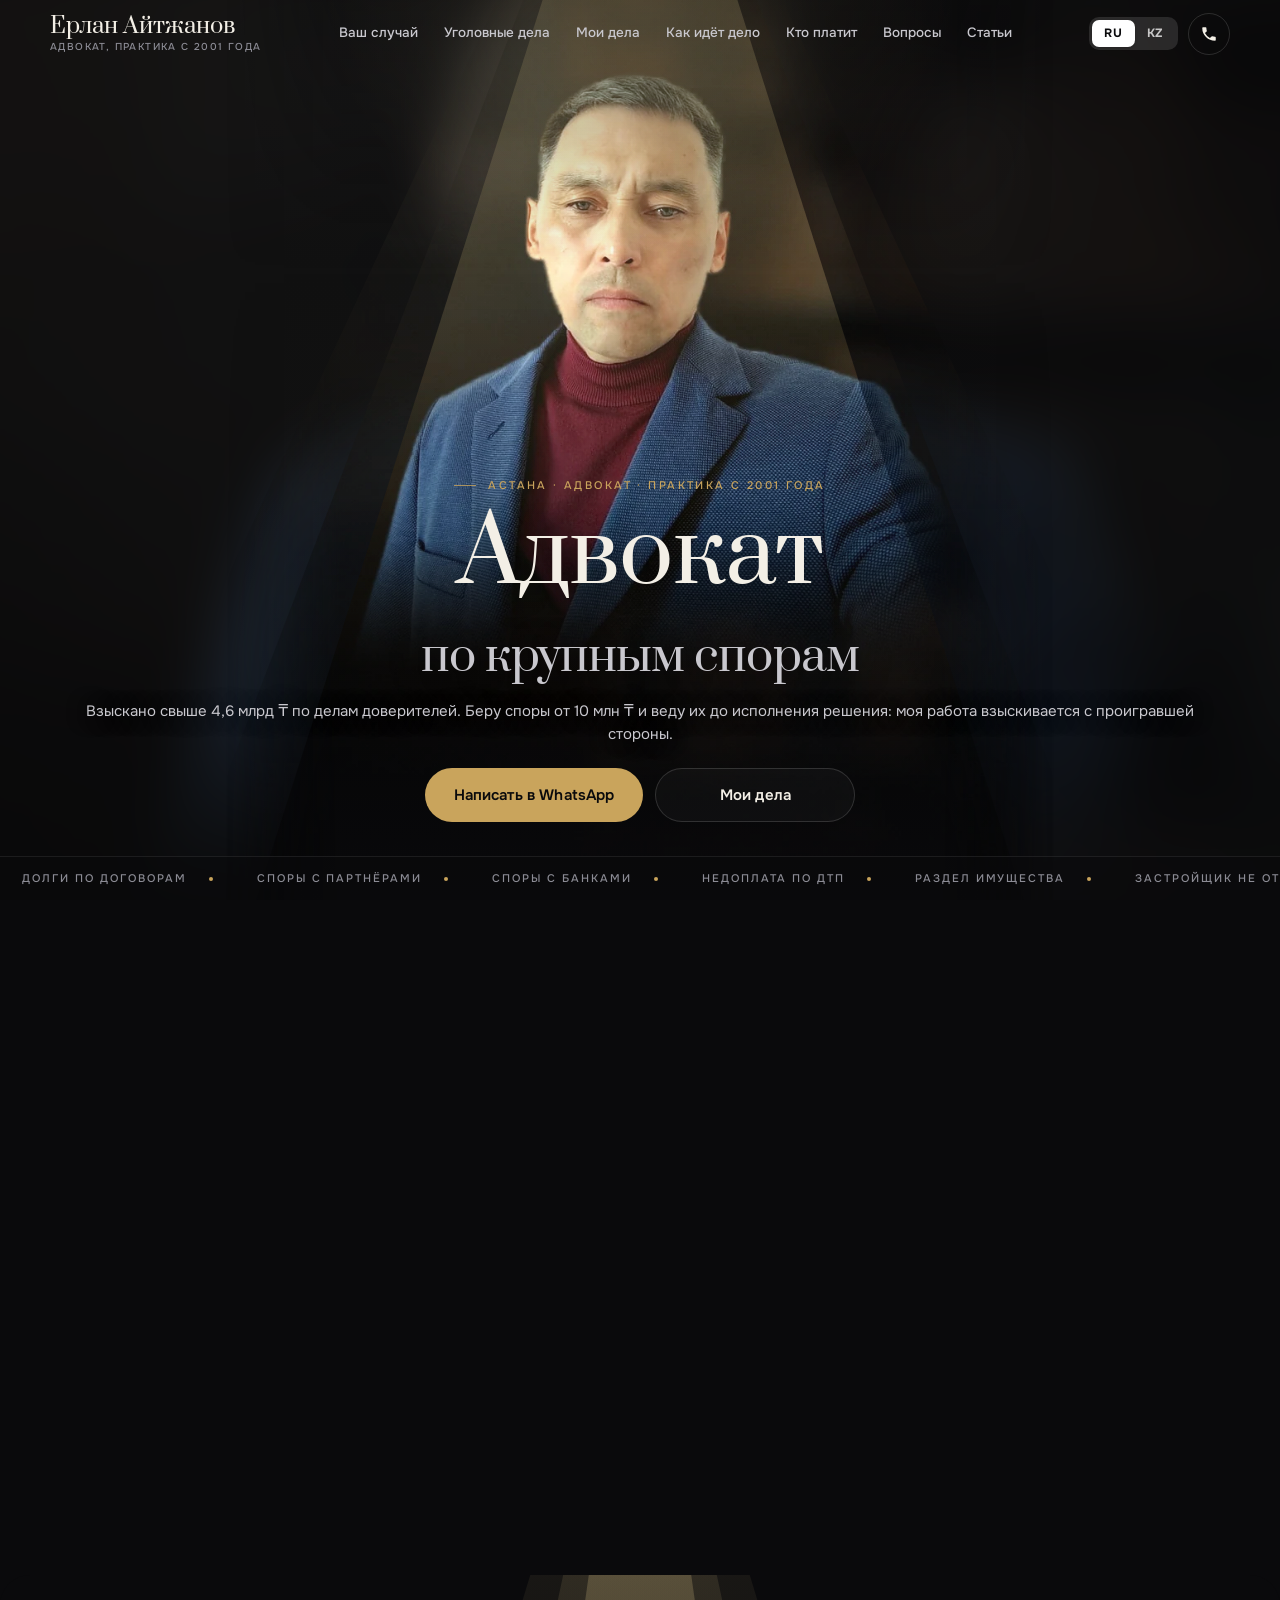
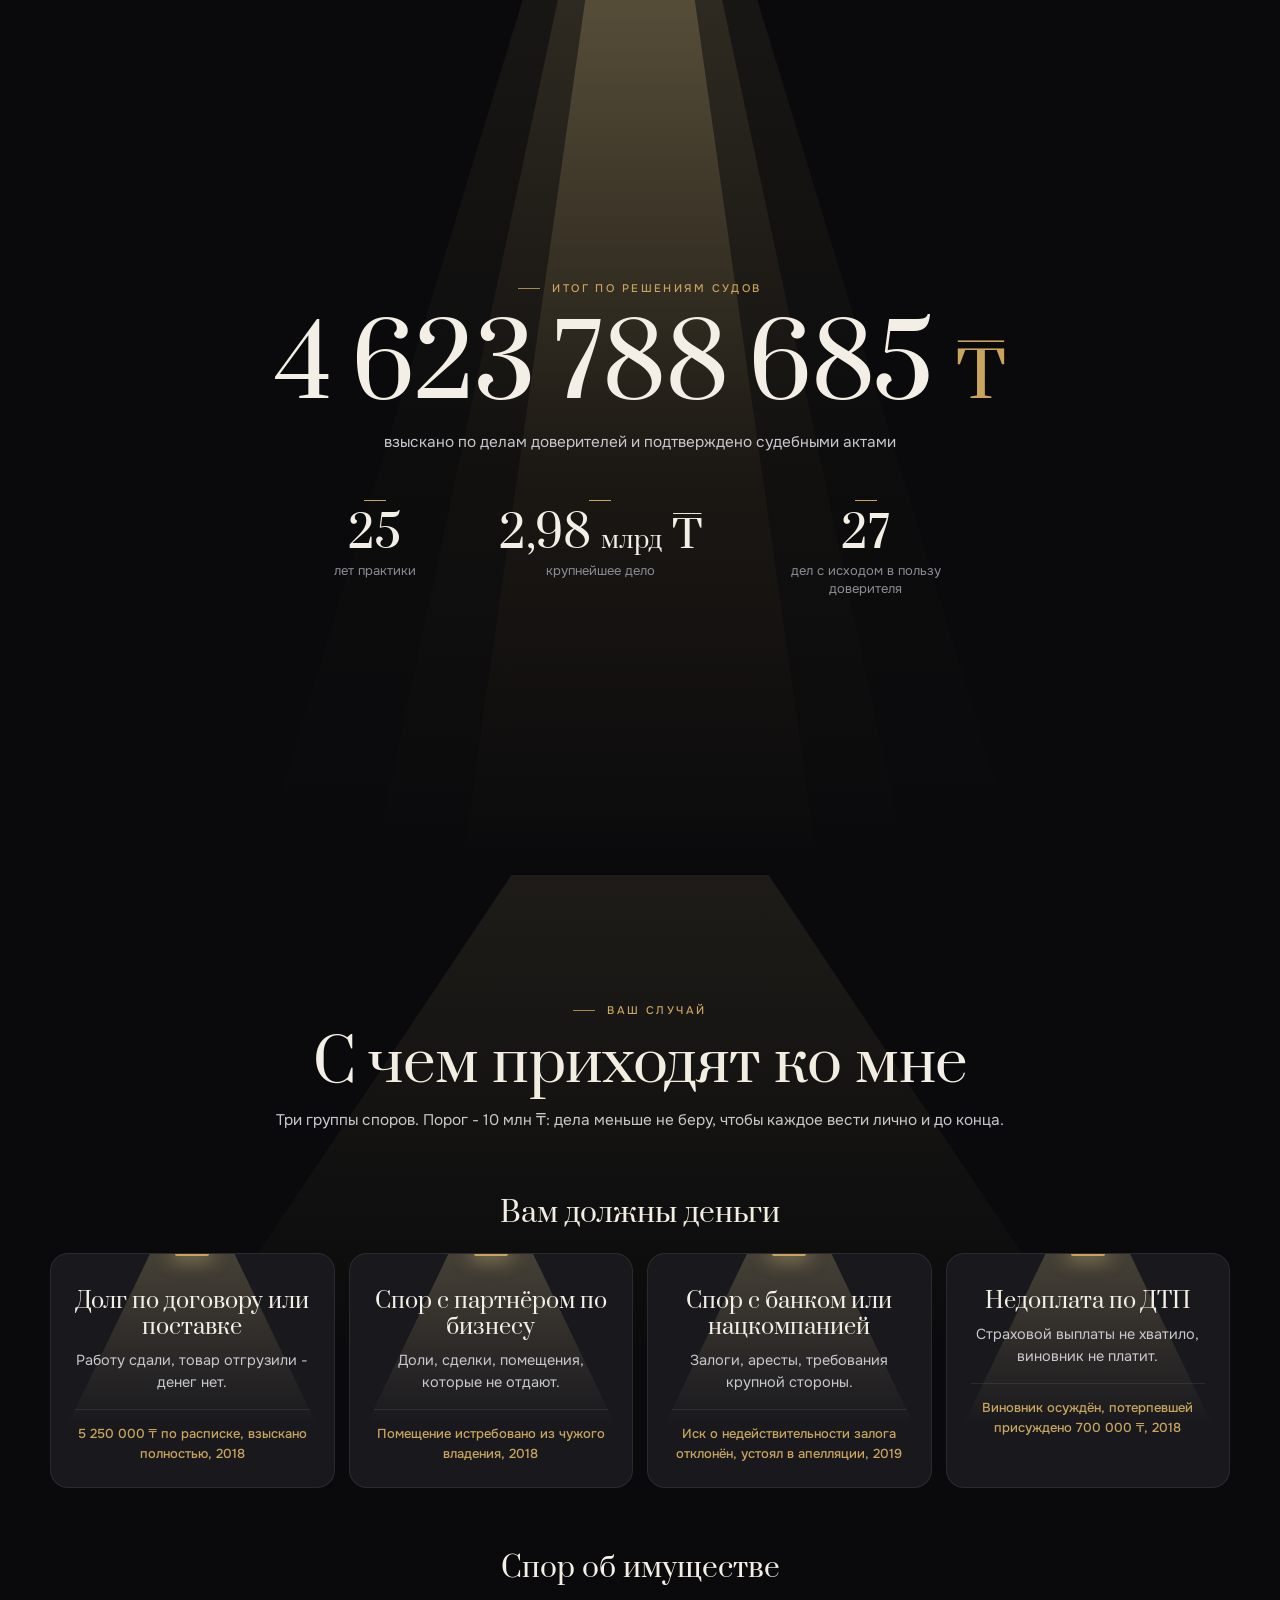
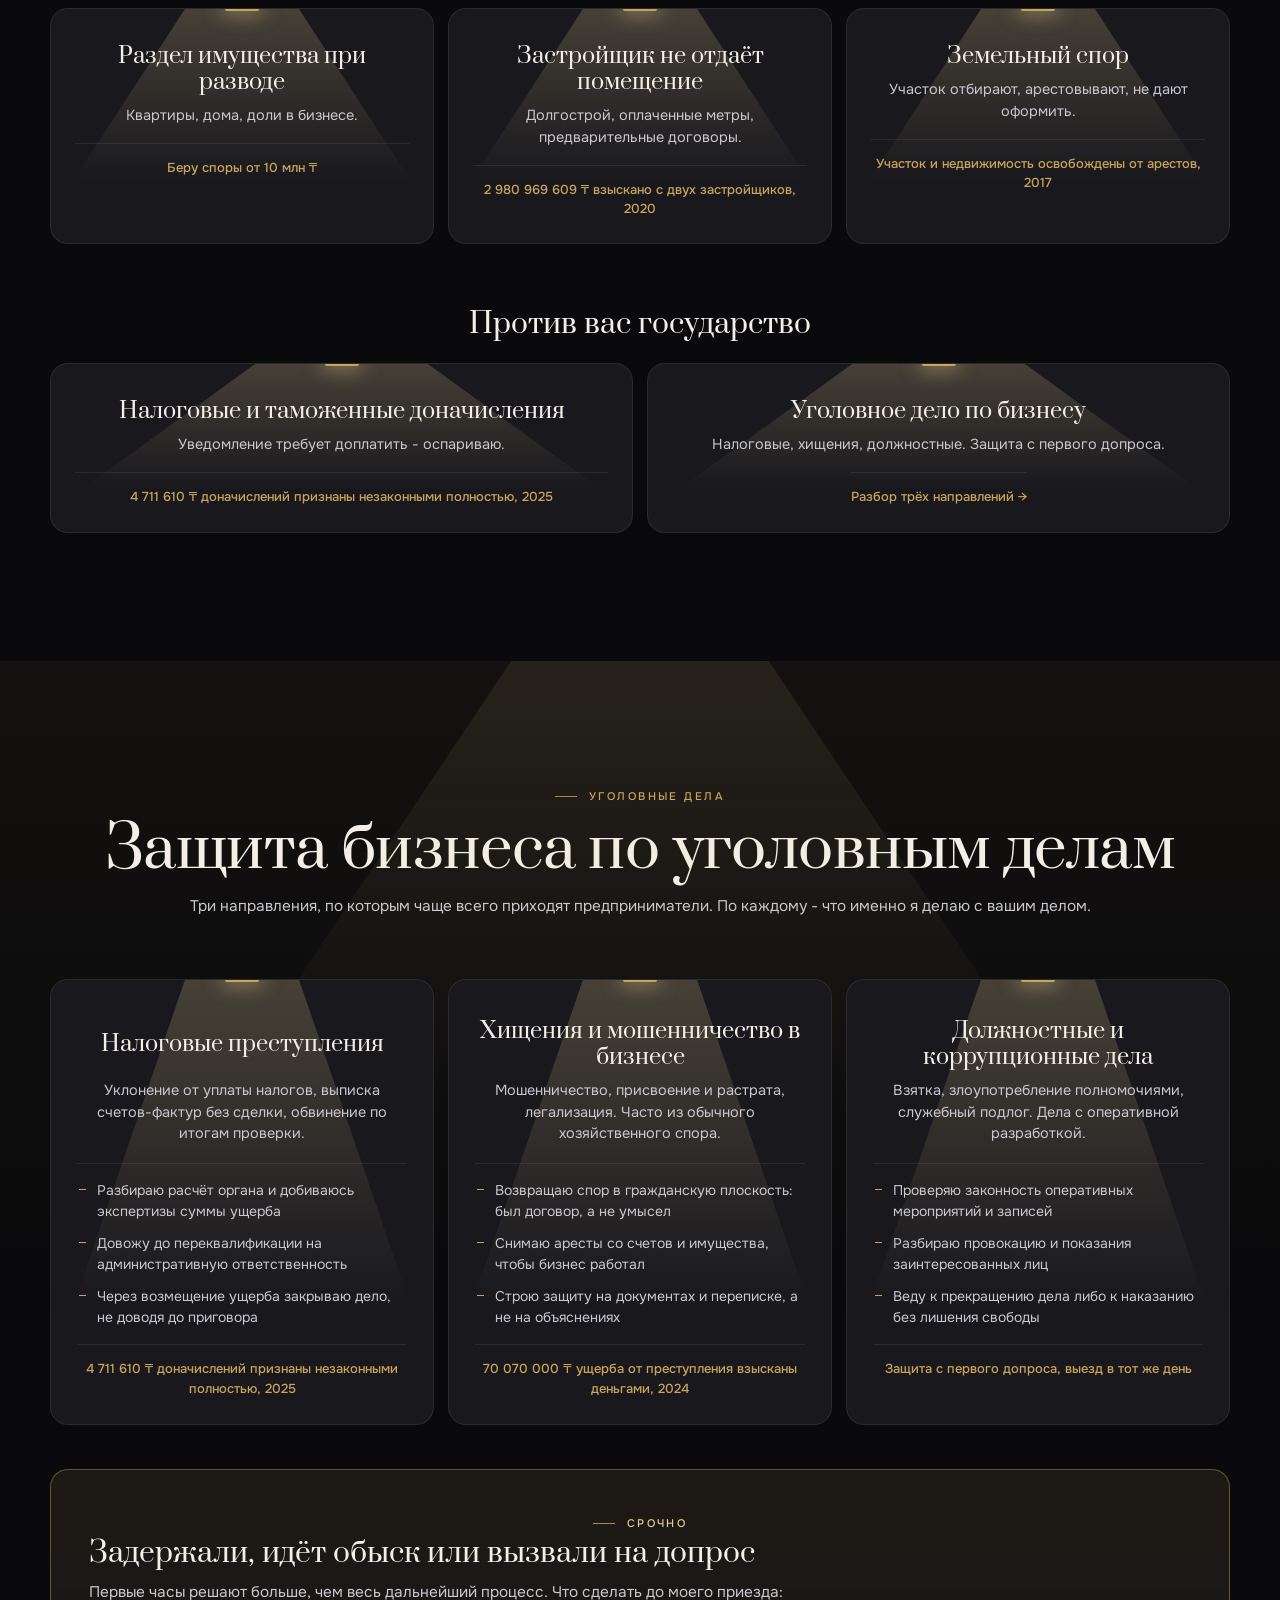
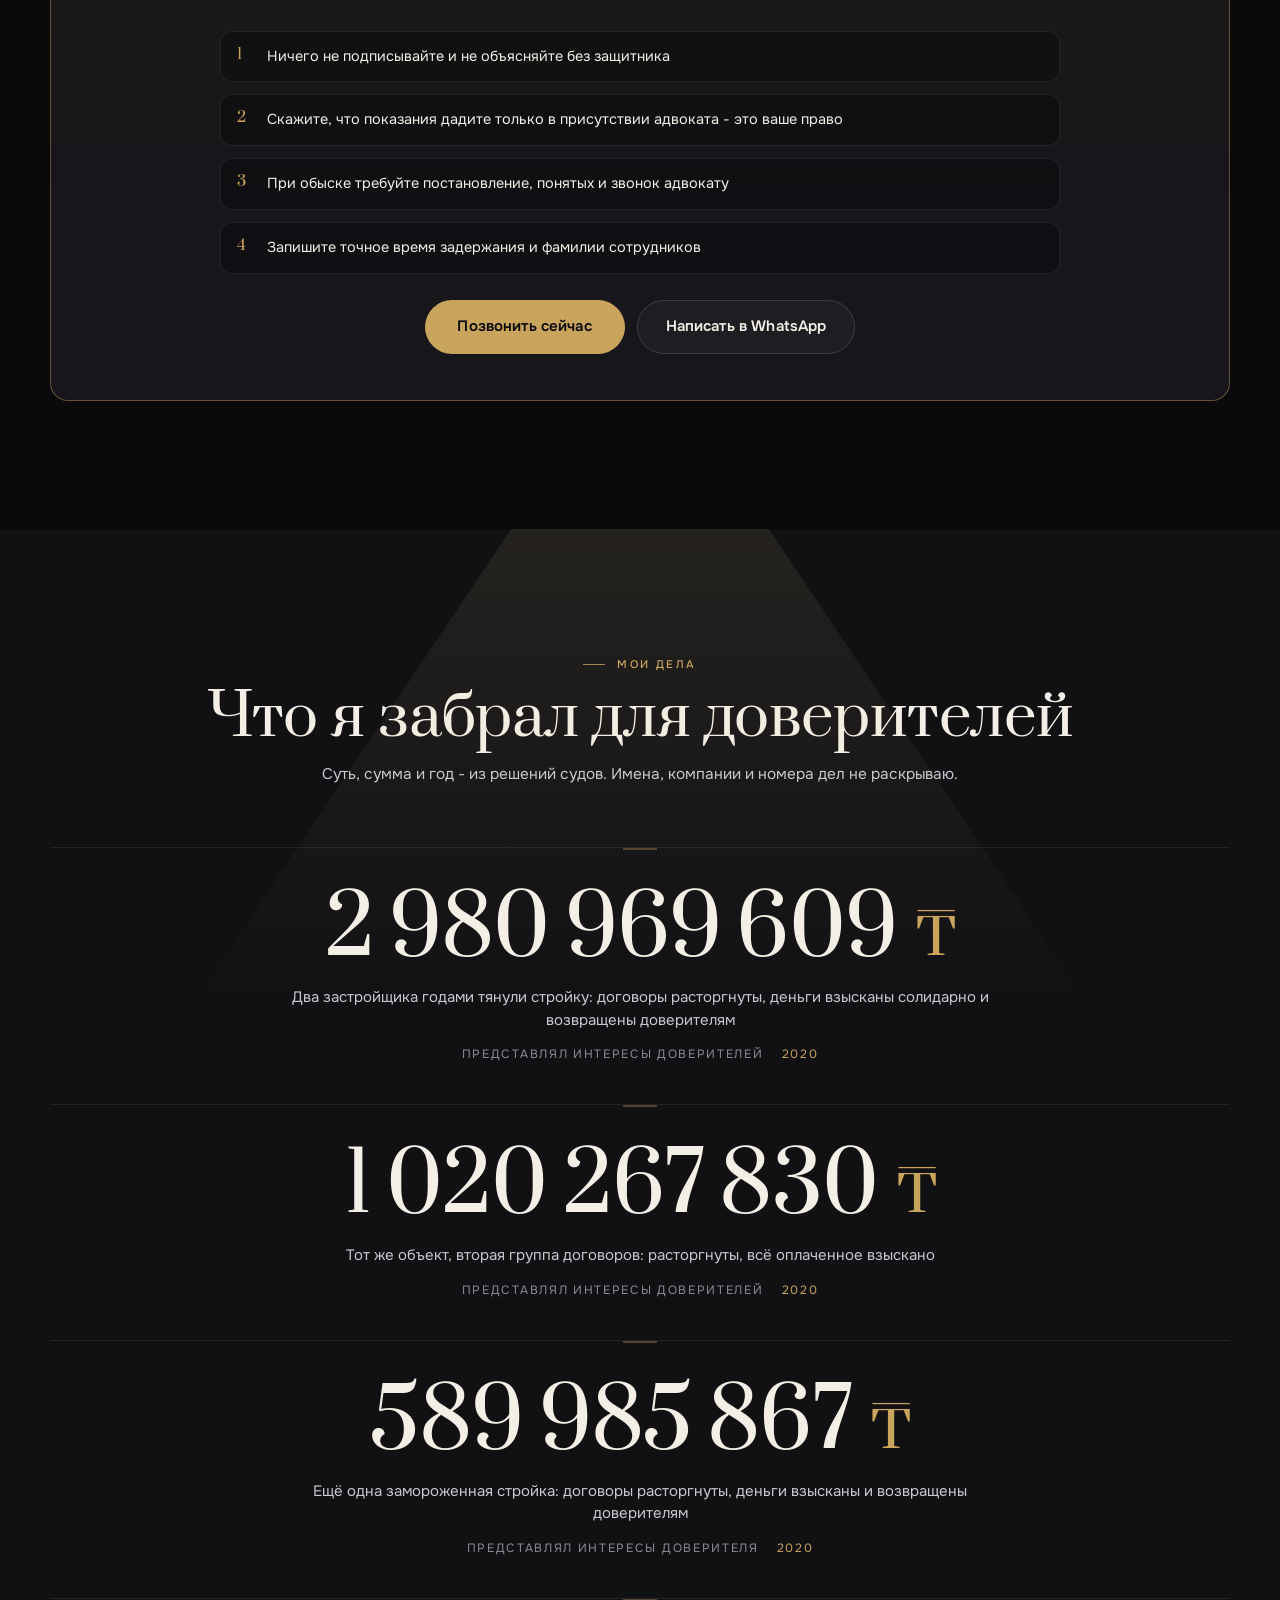
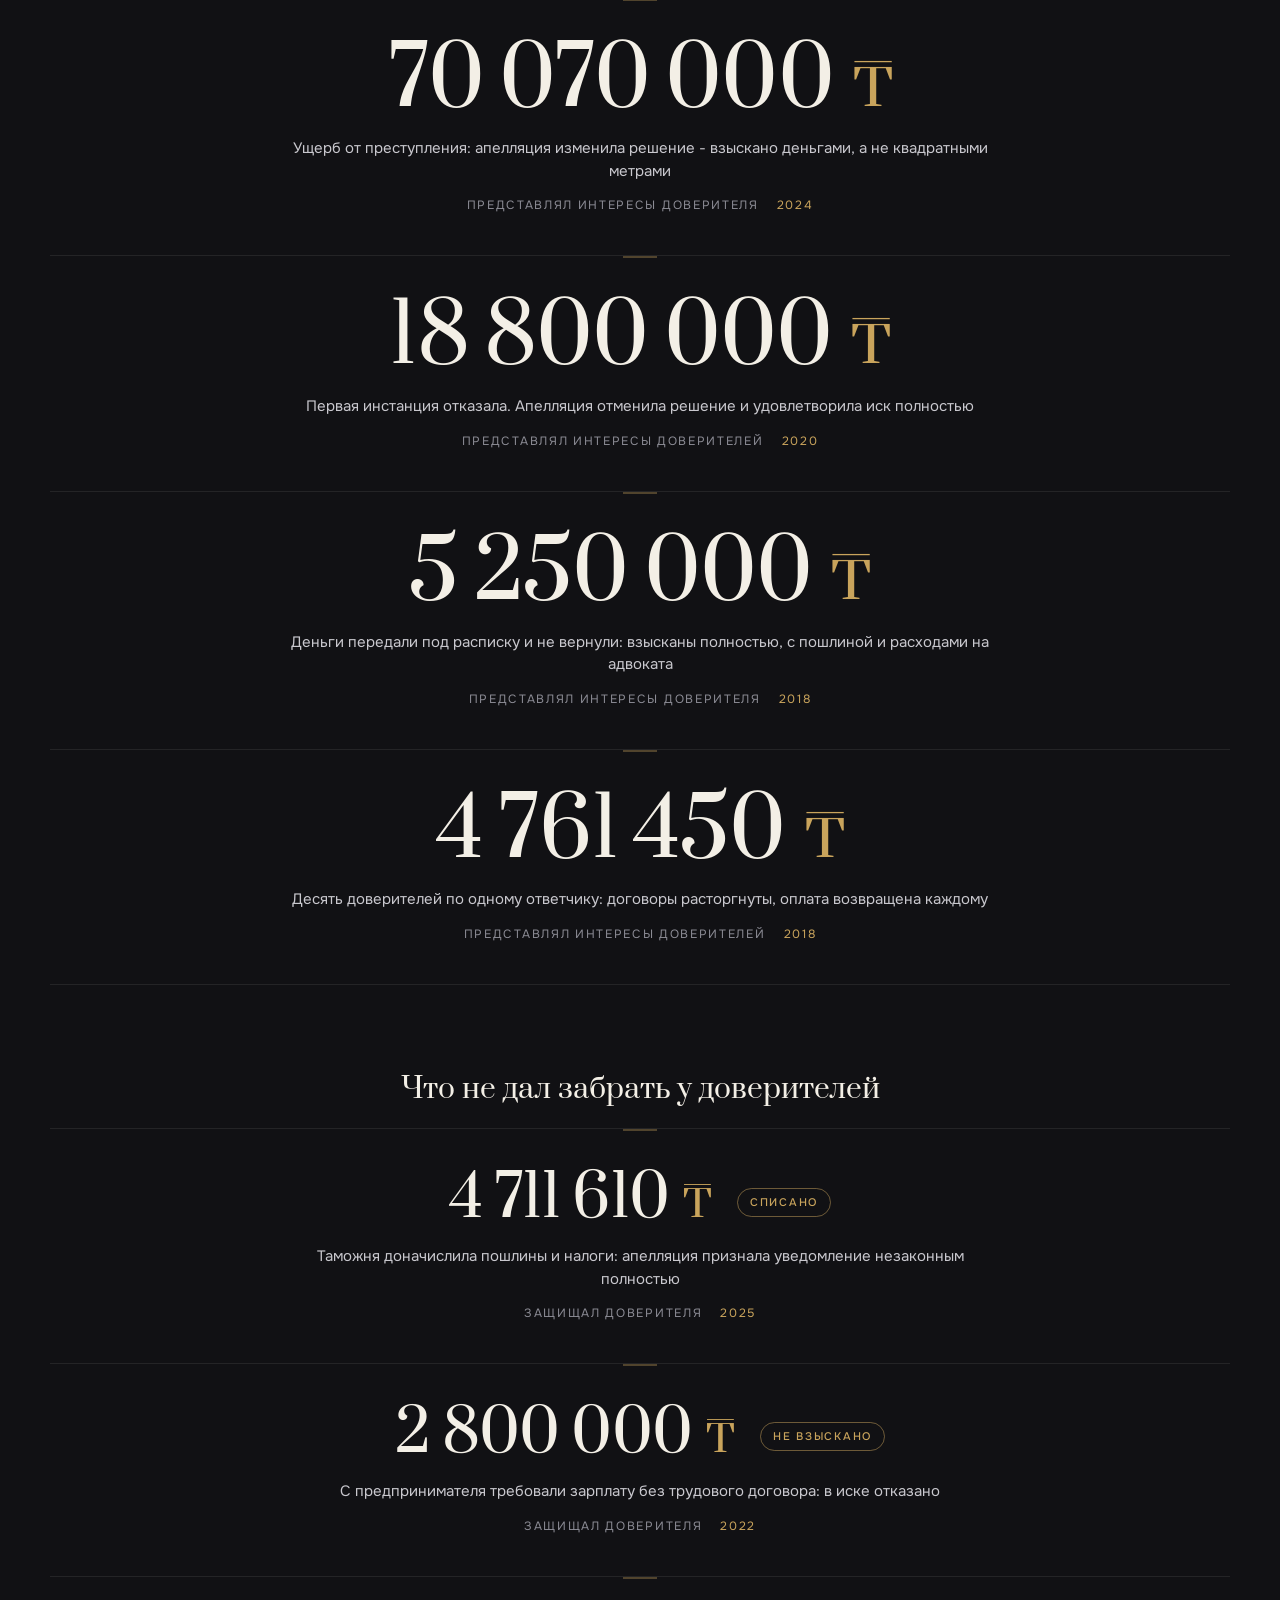
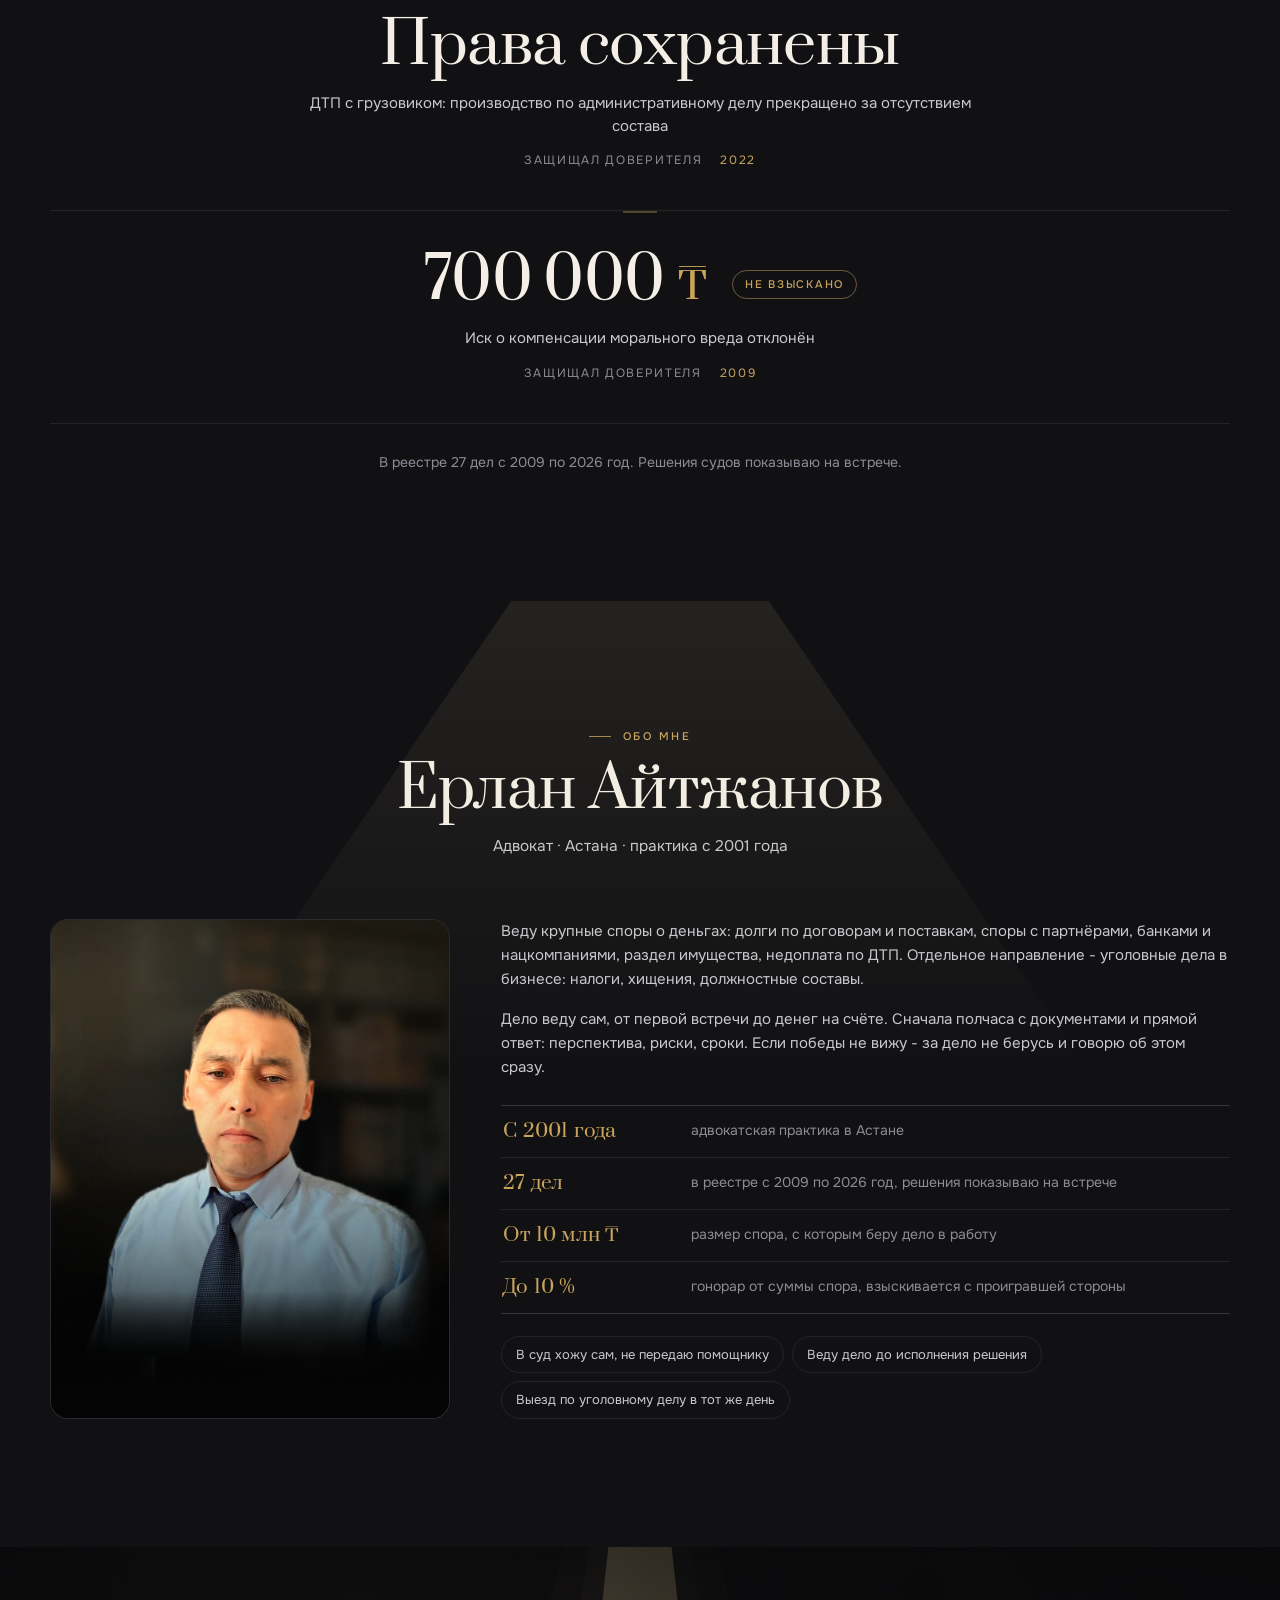
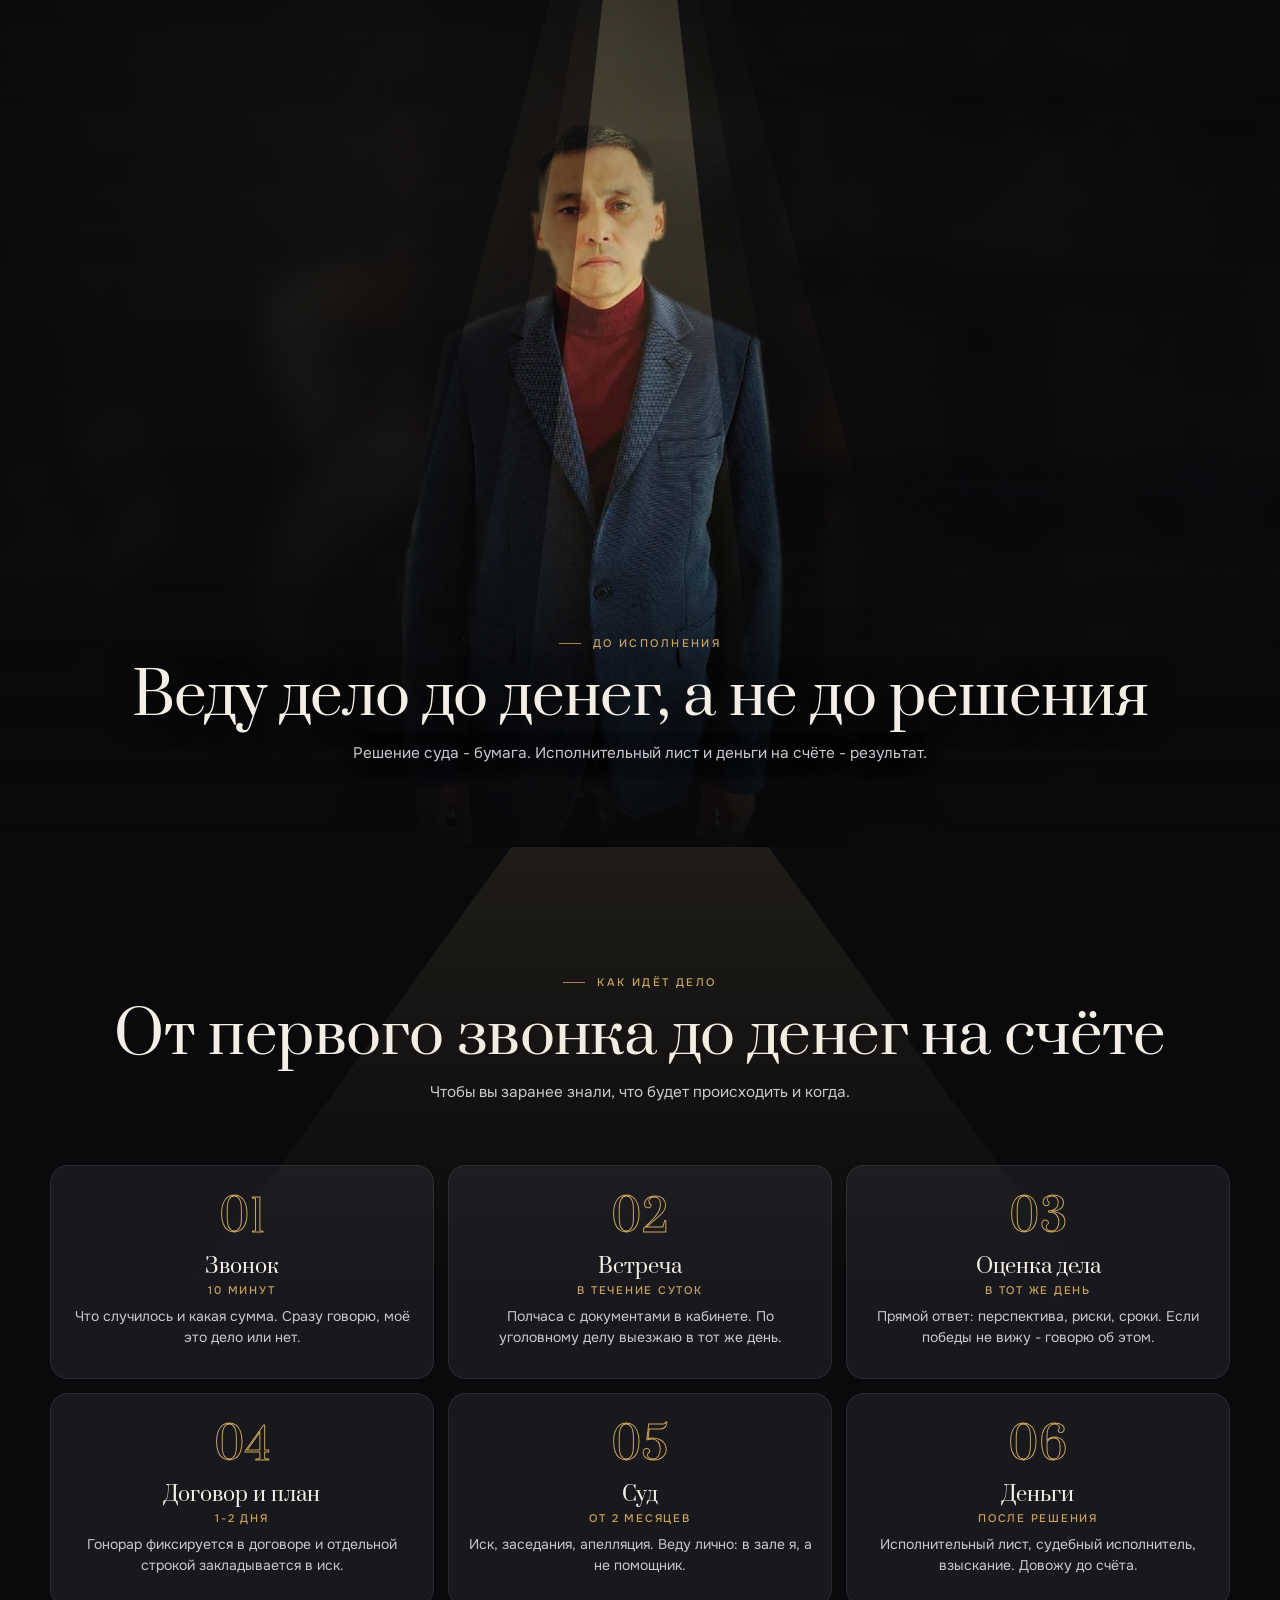
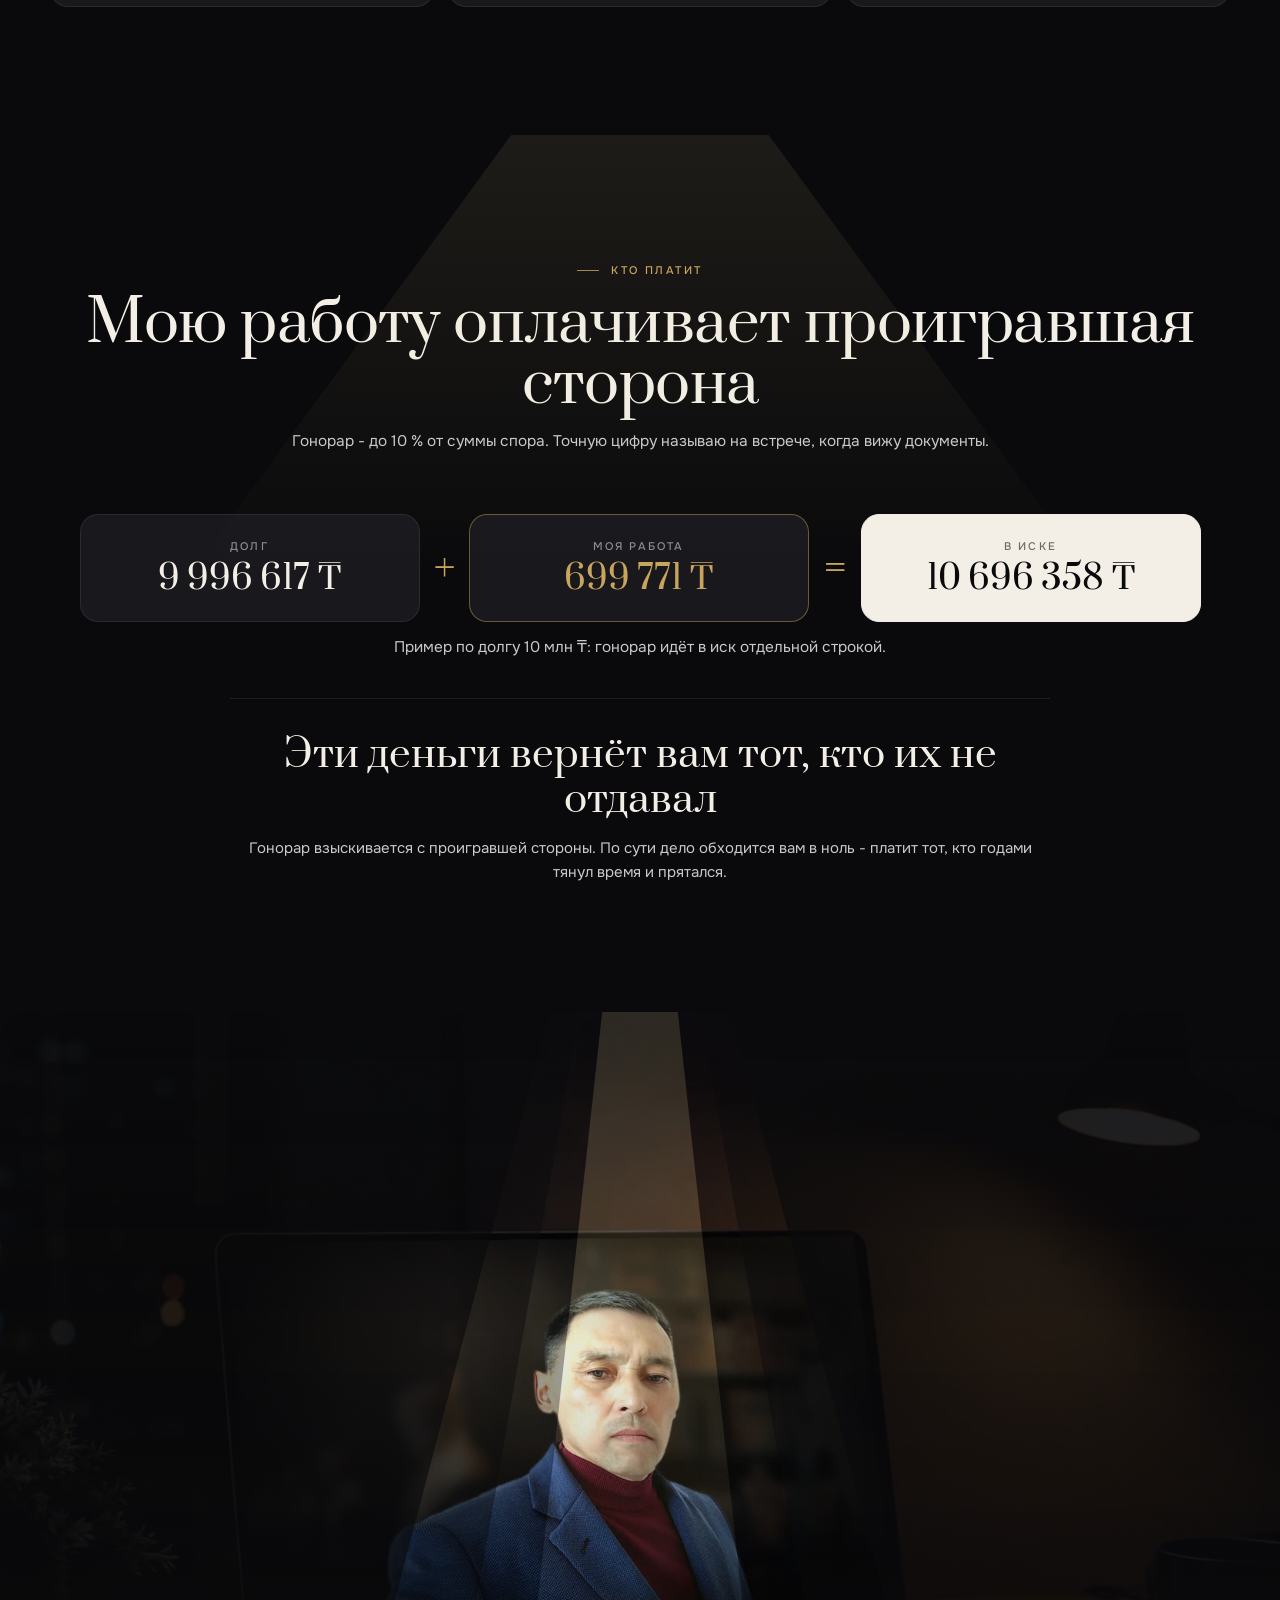
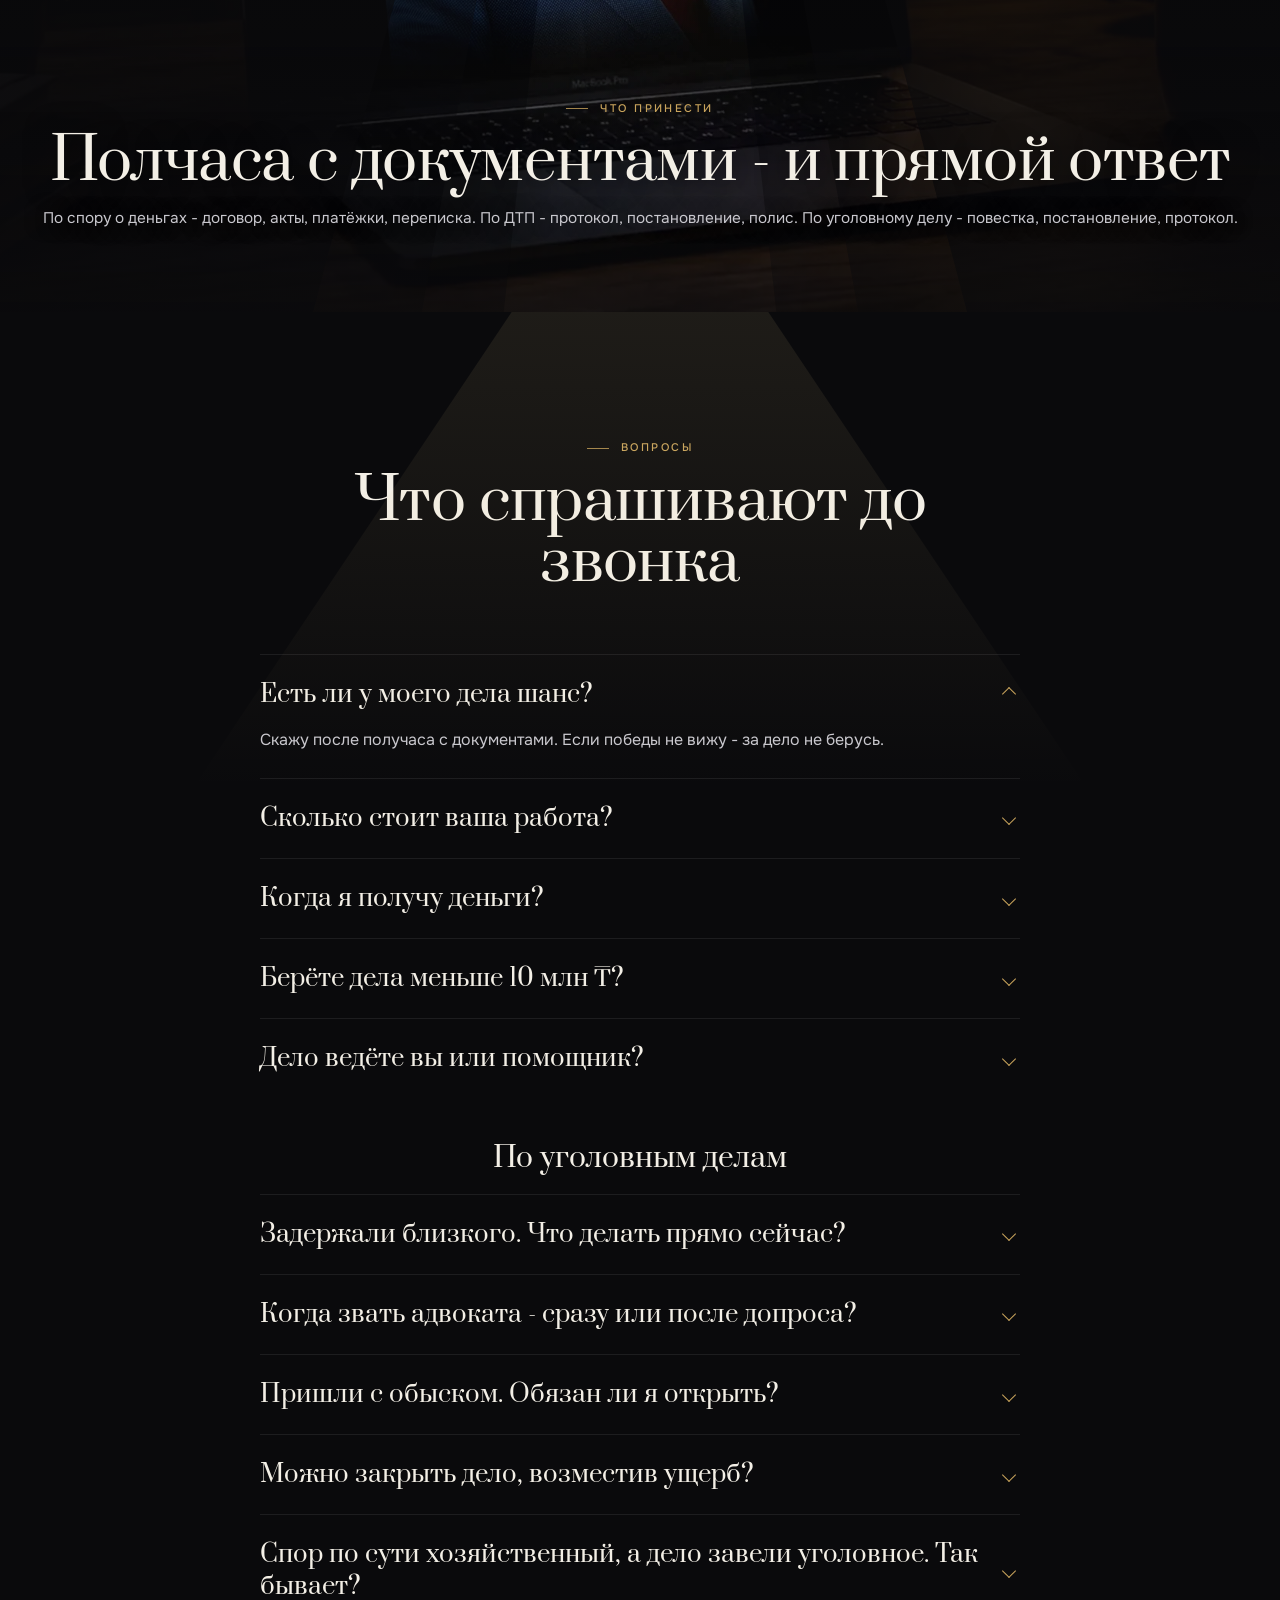
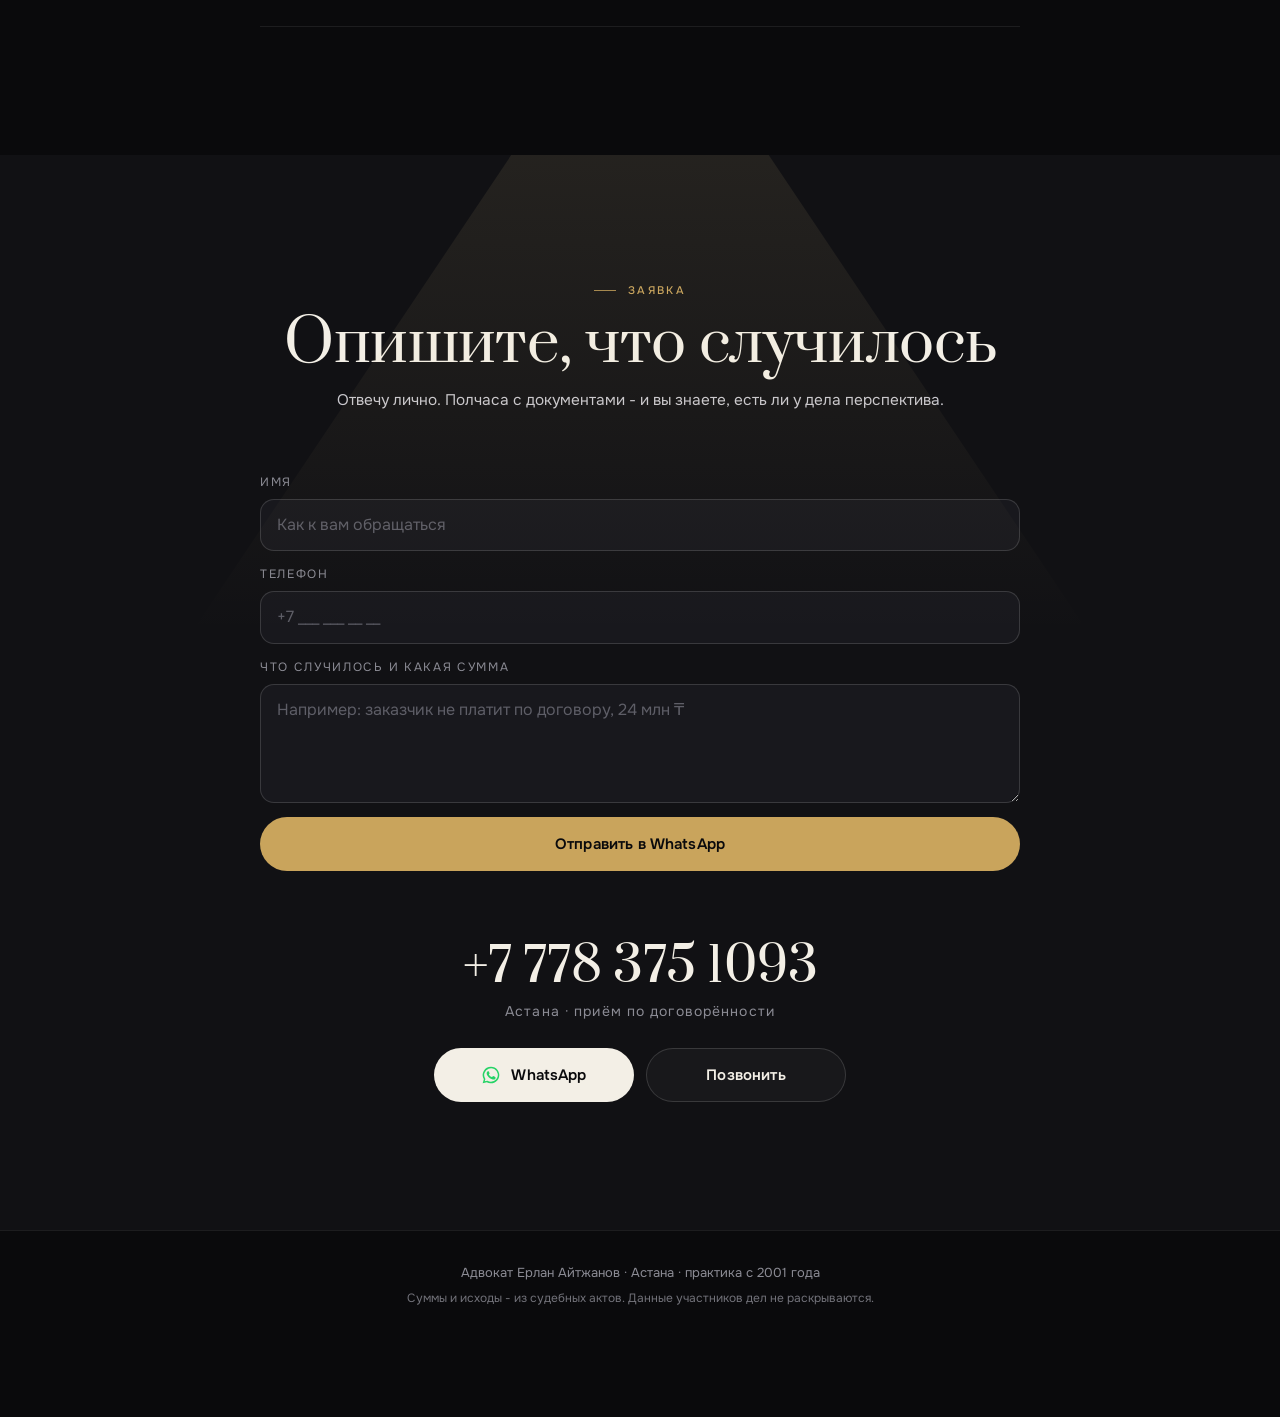
==== commit 8f75da5c: "Раздел статей: отдельная страница, источник - Google-таблица Клиент добавляет статьи сам в таблице «" ====
--- a/index.html
+++ b/index.html
@@ -23,7 +23,7 @@
 <meta property="og:type" content="website">
 <meta property="og:title" content="Адвокат Ерлан Айтжанов Крупные споры о деньгах и имуществе">
 <meta property="og:description" content="Практика с 2001 года. По делам доверителей взыскано свыше 4,6 млрд тенге. Крупные споры и уголовные дела в бизнесе. Мой гонорар взыскивается с проигравшей стороны.">
-<meta property="og:image" content="assets/og-image.jpg?v=20260909-3">
+<meta property="og:image" content="assets/og-image.jpg?v=20260910-1">
 <meta property="og:locale" content="ru_RU">
 <meta name="twitter:card" content="summary_large_image">
 
@@ -41,9 +41,9 @@
 <link rel="preconnect" href="https://fonts.googleapis.com">
 <link rel="preconnect" href="https://fonts.gstatic.com" crossorigin>
 <link href="https://fonts.googleapis.com/css2?family=Prata&family=Onest:wght@400;500;600&display=swap" rel="stylesheet">
-<link rel="stylesheet" href="styles.css?v=20260909-3">
-<link rel="preload" as="image" href="assets/portrait.webp?v=20260909-3" media="(min-width:641px)" fetchpriority="high">
-<link rel="preload" as="image" href="assets/portrait-m.webp?v=20260909-3" media="(max-width:640px)" fetchpriority="high">
+<link rel="stylesheet" href="styles.css?v=20260910-1">
+<link rel="preload" as="image" href="assets/portrait.webp?v=20260910-1" media="(min-width:641px)" fetchpriority="high">
+<link rel="preload" as="image" href="assets/portrait-m.webp?v=20260910-1" media="(max-width:640px)" fetchpriority="high">
 
 <noscript><style>
 .pw{--enter:1;--stay:1;--exit:0;--intro:1}
@@ -80,6 +80,7 @@
       <a href="#poryadok" data-nav data-i18n="nav.poryadok">Как идёт дело</a>
       <a href="#raschet" data-nav data-i18n="nav.raschet">Кто платит</a>
       <a href="#faq" data-nav data-i18n="nav.faq">Вопросы</a>
+      <a href="stati.html" data-keep-lang="stati.html" data-i18n="nav.stati">Статьи</a>
     </nav>
     <div class="hdr-right">
       <div class="lang" role="group" aria-label="Язык сайта">
@@ -103,6 +104,7 @@
     <a href="#poryadok" data-nav data-i18n="nav.poryadok">Как идёт дело</a>
     <a href="#raschet" data-nav data-i18n="nav.raschet">Кто платит</a>
     <a href="#faq" data-nav data-i18n="nav.faq">Вопросы</a>
+    <a href="stati.html" data-keep-lang="stati.html" data-i18n="nav.stati">Статьи</a>
     <a href="#zayavka" data-nav data-i18n="nav.zayavka">Заявка</a>
   </nav>
   <div class="menu-foot">
@@ -117,10 +119,10 @@
 <div class="pw pw-hero" id="hero">
   <section class="plate hero">
     <div class="cone">
-      <picture><source media="(max-width:640px)" srcset="assets/portrait-m.webp?v=20260909-3" width="820" height="1450"><img class="ly ly-dim" src="assets/portrait.webp?v=20260909-3" alt="Адвокат Ерлан Айтжанов" width="1000" height="1333" fetchpriority="high" decoding="async"></picture>
-      <picture><source media="(max-width:640px)" srcset="assets/portrait-m.webp?v=20260909-3" width="820" height="1450"><img class="ly ly-3" src="assets/portrait.webp?v=20260909-3" alt="" aria-hidden="true" width="1000" height="1333" decoding="async"></picture>
-      <picture><source media="(max-width:640px)" srcset="assets/portrait-m.webp?v=20260909-3" width="820" height="1450"><img class="ly ly-2" src="assets/portrait.webp?v=20260909-3" alt="" aria-hidden="true" width="1000" height="1333" decoding="async"></picture>
-      <picture><source media="(max-width:640px)" srcset="assets/portrait-m.webp?v=20260909-3" width="820" height="1450"><img class="ly ly-1" src="assets/portrait.webp?v=20260909-3" alt="" aria-hidden="true" width="1000" height="1333" decoding="async"></picture>
+      <picture><source media="(max-width:640px)" srcset="assets/portrait-m.webp?v=20260910-1" width="820" height="1450"><img class="ly ly-dim" src="assets/portrait.webp?v=20260910-1" alt="Адвокат Ерлан Айтжанов" width="1000" height="1333" fetchpriority="high" decoding="async"></picture>
+      <picture><source media="(max-width:640px)" srcset="assets/portrait-m.webp?v=20260910-1" width="820" height="1450"><img class="ly ly-3" src="assets/portrait.webp?v=20260910-1" alt="" aria-hidden="true" width="1000" height="1333" decoding="async"></picture>
+      <picture><source media="(max-width:640px)" srcset="assets/portrait-m.webp?v=20260910-1" width="820" height="1450"><img class="ly ly-2" src="assets/portrait.webp?v=20260910-1" alt="" aria-hidden="true" width="1000" height="1333" decoding="async"></picture>
+      <picture><source media="(max-width:640px)" srcset="assets/portrait-m.webp?v=20260910-1" width="820" height="1450"><img class="ly ly-1" src="assets/portrait.webp?v=20260910-1" alt="" aria-hidden="true" width="1000" height="1333" decoding="async"></picture>
       <div class="ly ly-tint"></div>
       <div class="ly ly-haze"></div>
       <div class="ly ly-shade"></div>
@@ -387,7 +389,7 @@
     </div>
     <div class="adv-grid">
       <figure class="adv-photo">
-        <img src="assets/erlan-galstuk.webp?v=20260909-3" alt="Адвокат Ерлан Айтжанов" width="1000" height="1250" loading="lazy" decoding="async">
+        <img src="assets/erlan-galstuk.webp?v=20260910-1" alt="Адвокат Ерлан Айтжанов" width="1000" height="1250" loading="lazy" decoding="async">
       </figure>
       <div class="adv-body">
         <p class="adv-text" data-i18n="adv.t1">Веду крупные споры о деньгах: долги по договорам и поставкам, споры с партнёрами, банками и нацкомпаниями, раздел имущества, недоплата по ДТП. Отдельное направление - уголовные дела в бизнесе: налоги, хищения, должностные составы.</p>
@@ -412,10 +414,10 @@
 <div class="pw" id="do-deneg">
   <section class="plate photo plate-person">
     <div class="cone cone-photo">
-      <picture><source media="(max-width:900px)" srcset="assets/erlan-kabinet-m.webp?v=20260909-3" width="900" height="1400"><img class="ly ly-dim" src="assets/erlan-kabinet.webp?v=20260909-3" alt="Адвокат Ерлан Айтжанов в кабинете" width="2000" height="1200" loading="lazy" decoding="async"></picture>
-      <picture><source media="(max-width:900px)" srcset="assets/erlan-kabinet-m.webp?v=20260909-3" width="900" height="1400"><img class="ly ly-3" src="assets/erlan-kabinet.webp?v=20260909-3" alt="" aria-hidden="true" width="2000" height="1200" loading="lazy" decoding="async"></picture>
-      <picture><source media="(max-width:900px)" srcset="assets/erlan-kabinet-m.webp?v=20260909-3" width="900" height="1400"><img class="ly ly-2" src="assets/erlan-kabinet.webp?v=20260909-3" alt="" aria-hidden="true" width="2000" height="1200" loading="lazy" decoding="async"></picture>
-      <picture><source media="(max-width:900px)" srcset="assets/erlan-kabinet-m.webp?v=20260909-3" width="900" height="1400"><img class="ly ly-1" src="assets/erlan-kabinet.webp?v=20260909-3" alt="" aria-hidden="true" width="2000" height="1200" loading="lazy" decoding="async"></picture>
+      <picture><source media="(max-width:900px)" srcset="assets/erlan-kabinet-m.webp?v=20260910-1" width="900" height="1400"><img class="ly ly-dim" src="assets/erlan-kabinet.webp?v=20260910-1" alt="Адвокат Ерлан Айтжанов в кабинете" width="2000" height="1200" loading="lazy" decoding="async"></picture>
+      <picture><source media="(max-width:900px)" srcset="assets/erlan-kabinet-m.webp?v=20260910-1" width="900" height="1400"><img class="ly ly-3" src="assets/erlan-kabinet.webp?v=20260910-1" alt="" aria-hidden="true" width="2000" height="1200" loading="lazy" decoding="async"></picture>
+      <picture><source media="(max-width:900px)" srcset="assets/erlan-kabinet-m.webp?v=20260910-1" width="900" height="1400"><img class="ly ly-2" src="assets/erlan-kabinet.webp?v=20260910-1" alt="" aria-hidden="true" width="2000" height="1200" loading="lazy" decoding="async"></picture>
+      <picture><source media="(max-width:900px)" srcset="assets/erlan-kabinet-m.webp?v=20260910-1" width="900" height="1400"><img class="ly ly-1" src="assets/erlan-kabinet.webp?v=20260910-1" alt="" aria-hidden="true" width="2000" height="1200" loading="lazy" decoding="async"></picture>
       <div class="ly ly-tint"></div>
       <div class="ly ly-shade"></div>
     </div>
@@ -473,10 +475,10 @@
 <div class="pw" id="kabinet">
   <section class="plate photo">
     <div class="cone cone-photo">
-      <img class="ly ly-dim" src="assets/lamp.webp?v=20260909-3" alt="Кабинет ночью, ноутбук и настольная лампа" width="2000" height="1333" loading="lazy" decoding="async">
-      <img class="ly ly-3" src="assets/lamp.webp?v=20260909-3" alt="" aria-hidden="true" width="2000" height="1333" loading="lazy" decoding="async">
-      <img class="ly ly-2" src="assets/lamp.webp?v=20260909-3" alt="" aria-hidden="true" width="2000" height="1333" loading="lazy" decoding="async">
-      <img class="ly ly-1" src="assets/lamp.webp?v=20260909-3" alt="" aria-hidden="true" width="2000" height="1333" loading="lazy" decoding="async">
+      <img class="ly ly-dim" src="assets/lamp.webp?v=20260910-1" alt="Кабинет ночью, ноутбук и настольная лампа" width="2000" height="1333" loading="lazy" decoding="async">
+      <img class="ly ly-3" src="assets/lamp.webp?v=20260910-1" alt="" aria-hidden="true" width="2000" height="1333" loading="lazy" decoding="async">
+      <img class="ly ly-2" src="assets/lamp.webp?v=20260910-1" alt="" aria-hidden="true" width="2000" height="1333" loading="lazy" decoding="async">
+      <img class="ly ly-1" src="assets/lamp.webp?v=20260910-1" alt="" aria-hidden="true" width="2000" height="1333" loading="lazy" decoding="async">
       <div class="ly ly-tint"></div>
       <div class="ly ly-shade"></div>
     </div>
@@ -537,6 +539,21 @@
       <summary data-i18n="f.q10">Спор по сути хозяйственный, а дело завели уголовное. Так бывает?</summary>
       <p data-i18n="f.a10">Часто. Задача защиты - показать, что были договор и обычный расчёт, и вернуть спор в гражданский суд.</p>
     </details>
+  </div>
+</section>
+
+<!-- ─────────── СТАТЬИ: три свежие из Google-таблицы ─────────── -->
+<section class="sec sec-arts" id="stati" hidden>
+  <div class="wrap">
+    <div class="head head-left">
+      <p class="kicker" data-i18n="st.kicker">Статьи</p>
+      <h2 class="h2" data-i18n="st.h2">Что почитать до звонка</h2>
+      <p class="lead" data-i18n="st.home.lead">Короткие разборы: какие документы решают дело и что делать в первые часы.</p>
+    </div>
+    <div class="art-grid"></div>
+    <div class="btns">
+      <a class="btn btn-ghost" href="stati.html" data-keep-lang="stati.html" data-i18n="st.all">Все статьи</a>
+    </div>
   </div>
 </section>
 
@@ -587,6 +604,7 @@
   <a class="bar-wa" href="https://wa.me/77783751093" target="_blank" rel="noopener" data-track="wa">WhatsApp</a>
 </div>
 
-<script src="script.js?v=20260909-3" defer></script>
+<script src="script.js?v=20260910-1" defer></script>
+<script src="articles.js?v=20260910-1" defer></script>
 </body>
 </html>
--- a/styles.css
+++ b/styles.css
@@ -375,3 +375,63 @@
 .plate-person .cone{transform-origin:50% 0%;transform:scale(calc(1.07 - .07 * var(--open)))}
 .plate-person .ly{object-position:50% 4%}
 @media (max-width:900px){.plate-person .ly{object-position:50% 2%}}
+
+/* ───────── раздел «Статьи»: список, карточка, текст статьи ─────────
+   Содержимое приходит из Google-таблицы, разметку рисует articles.js */
+.page{padding-top:var(--hdr)}
+.head-left{text-align:left;margin-bottom:clamp(30px,4vw,48px)}
+.head-left .kicker{justify-content:flex-start}
+.head-left .lead{max-width:none}
+
+.sec-arts{background:var(--ink)}
+.page .sec-arts{padding-bottom:clamp(56px,7vw,86px)}
+.sec-artcta{background:var(--coal);padding:clamp(56px,7vw,88px) 0}
+.sec-other{background:var(--coal);padding-top:clamp(56px,7vw,88px)}
+
+.art-grid{display:grid;grid-template-columns:repeat(auto-fill,minmax(300px,1fr));gap:18px}
+.art-card{position:relative;display:flex;flex-direction:column;background:var(--soot);border:1px solid var(--line);border-radius:var(--r);overflow:hidden;transition:border-color .35s,transform .35s}
+.art-card:hover{border-color:var(--line2);transform:translateY(-3px)}
+.art-card:hover .art-more{color:var(--brass2)}
+.art-cover{display:block;position:relative;aspect-ratio:16/10;background:var(--coal);overflow:hidden}
+.art-cover img{width:100%;height:100%;object-fit:cover;display:block;transition:transform .6s}
+.art-card:hover .art-cover img{transform:scale(1.04)}
+.art-cover-blank::before{content:"";position:absolute;left:50%;top:0;width:150%;height:100%;transform:translateX(-50%);background:linear-gradient(180deg,rgba(233,207,142,.20),rgba(201,164,92,0) 78%);clip-path:polygon(50% -45%,14% 100%,86% 100%)}
+.art-cover-blank::after{content:"";position:absolute;left:50%;top:0;width:34px;height:2px;transform:translateX(-50%);background:var(--brass);border-radius:0 0 2px 2px;box-shadow:0 0 18px 4px rgba(233,207,142,.28)}
+.art-card-in{display:flex;flex-direction:column;flex:1;padding:22px 22px 20px}
+.art-date{font:500 11px/1.4 var(--ft);letter-spacing:.16em;text-transform:uppercase;color:var(--brass);display:block}
+.art-card-t{display:block;margin-top:10px;font:400 clamp(19px,1.6vw,22px)/1.25 var(--fd);color:var(--paper)}
+.art-card-d{display:block;margin-top:10px;color:var(--fog);font-size:14.5px;line-height:1.55;display:-webkit-box;-webkit-line-clamp:3;-webkit-box-orient:vertical;overflow:hidden}
+.art-more{margin-top:auto;padding-top:16px;color:var(--brass);font-size:13px;font-weight:500;transition:color .3s}
+.art-more::after{content:" →"}
+.art-note{text-align:center;color:var(--smoke);padding:40px 0}
+.art-note[hidden]{display:none}
+
+/* ───────── страница статьи ───────── */
+.sec-art{padding-bottom:clamp(48px,6vw,72px)}
+.art-crumbs{display:flex;gap:10px;align-items:center;font-size:13px;color:var(--smoke);margin-bottom:22px}
+.art-crumbs a{color:var(--smoke);transition:color .25s}
+.art-crumbs a:hover{color:var(--brass)}
+.art-h1{font:400 clamp(30px,4.4vw,52px)/1.08 var(--fd);color:var(--paper);letter-spacing:-.01em;margin-top:12px}
+.art-lead{margin-top:16px;color:var(--fog);font-size:clamp(16px,1.3vw,19px);line-height:1.55}
+.art-hero{margin:30px 0 0;border-radius:var(--r);overflow:hidden;border:1px solid var(--line)}
+.art-hero img{display:block;width:100%;height:auto}
+.art-text{margin-top:30px;font-size:16.5px;line-height:1.75;color:var(--fog)}
+.art-text p{margin-top:18px}
+.art-text h2{margin-top:38px;font:400 clamp(22px,2.4vw,30px)/1.2 var(--fd);color:var(--paper)}
+.art-text h2 + p{margin-top:12px}
+.art-text strong{color:var(--paper);font-weight:600}
+.art-text a{color:var(--brass);text-decoration:underline;text-underline-offset:3px}
+.art-text a:hover{color:var(--brass2)}
+.art-text ul{margin-top:18px;display:flex;flex-direction:column;gap:10px}
+.art-text li{position:relative;padding-left:26px}
+.art-text li::before{content:"";position:absolute;left:4px;top:.62em;width:7px;height:7px;border:1px solid var(--brass);border-radius:2px;transform:rotate(45deg)}
+.art-text blockquote{margin:28px 0 0;padding:18px 22px;border-left:2px solid var(--brass);border-radius:0 12px 12px 0;background:rgba(233,207,142,.06);color:var(--paper);font-size:17px;line-height:1.6}
+.nav a.is-here{color:var(--paper)}
+.nav a.is-here::after{right:0}
+
+@media (max-width:640px){
+  .art-grid{grid-template-columns:1fr}
+  .art-text{font-size:16px}
+  .art-text blockquote{padding:16px 18px;font-size:16px}
+  .sec-art{padding-top:clamp(44px,9vw,72px)}
+}
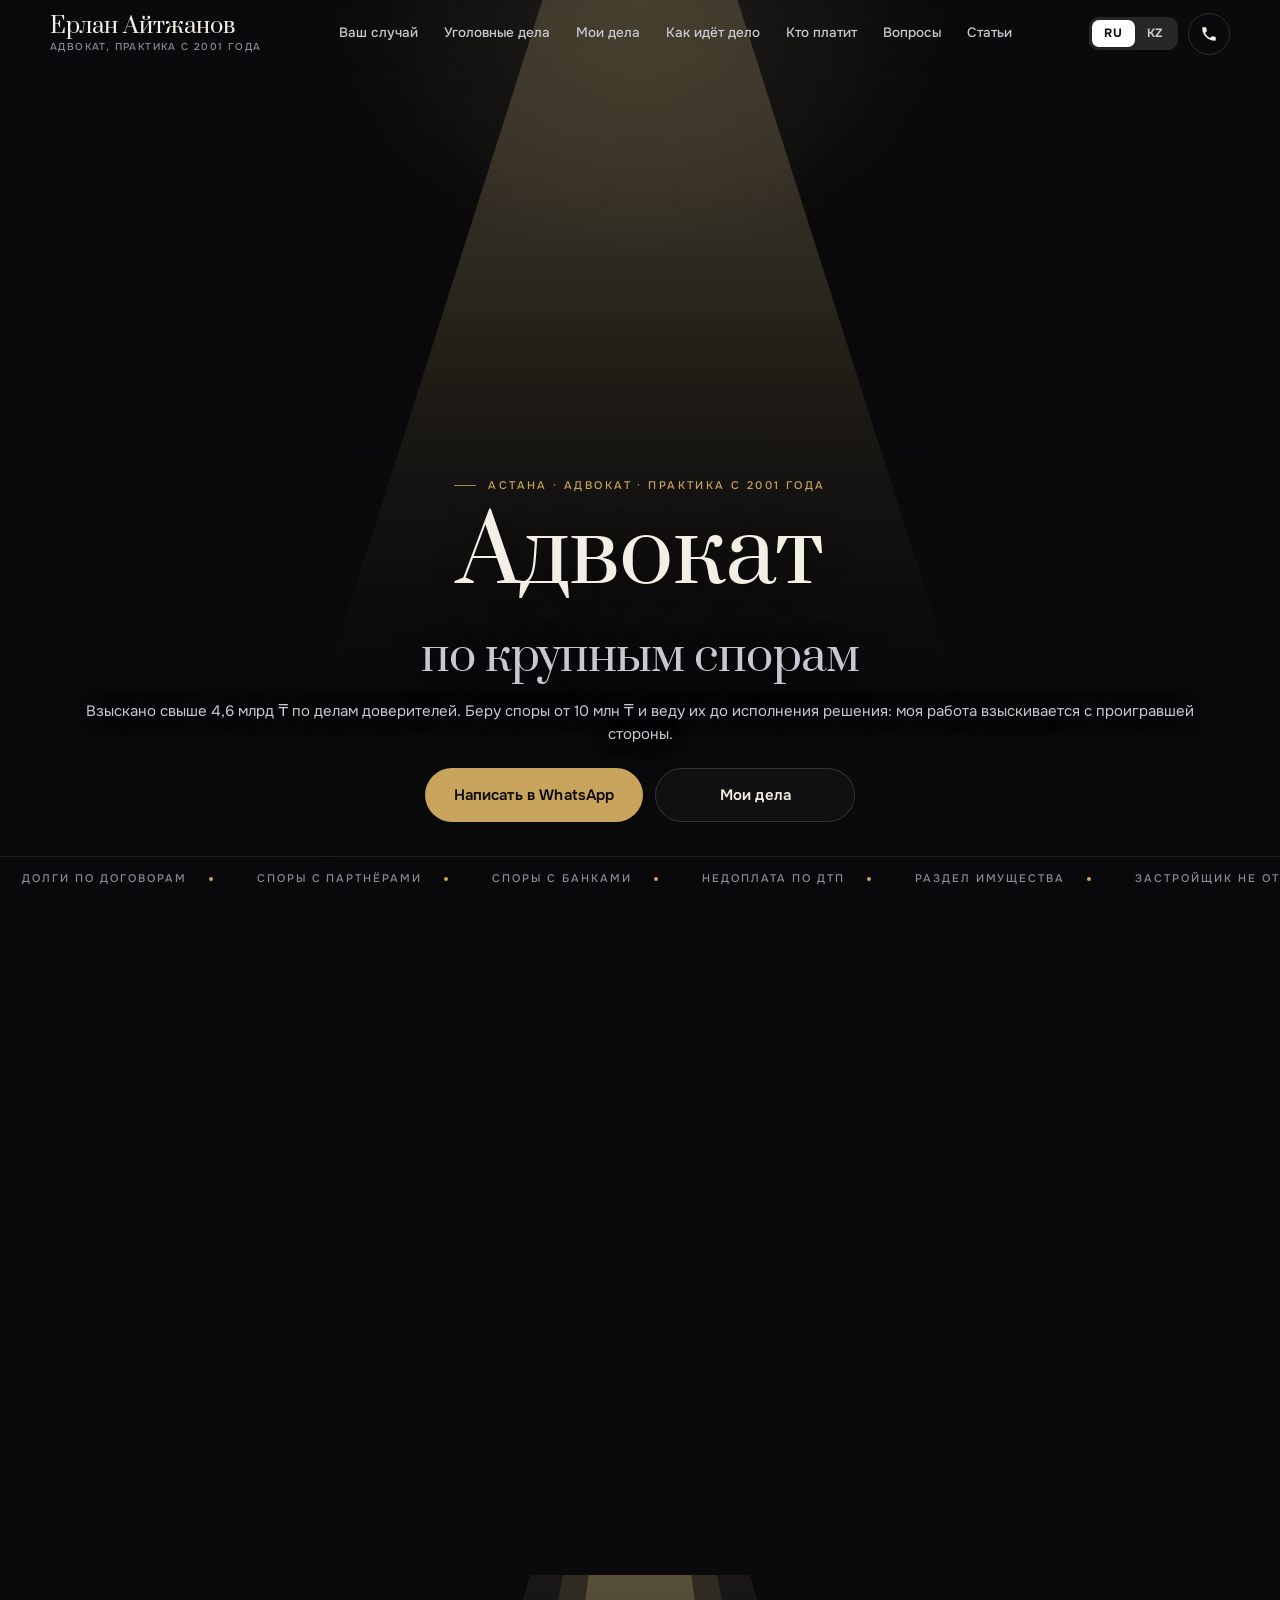
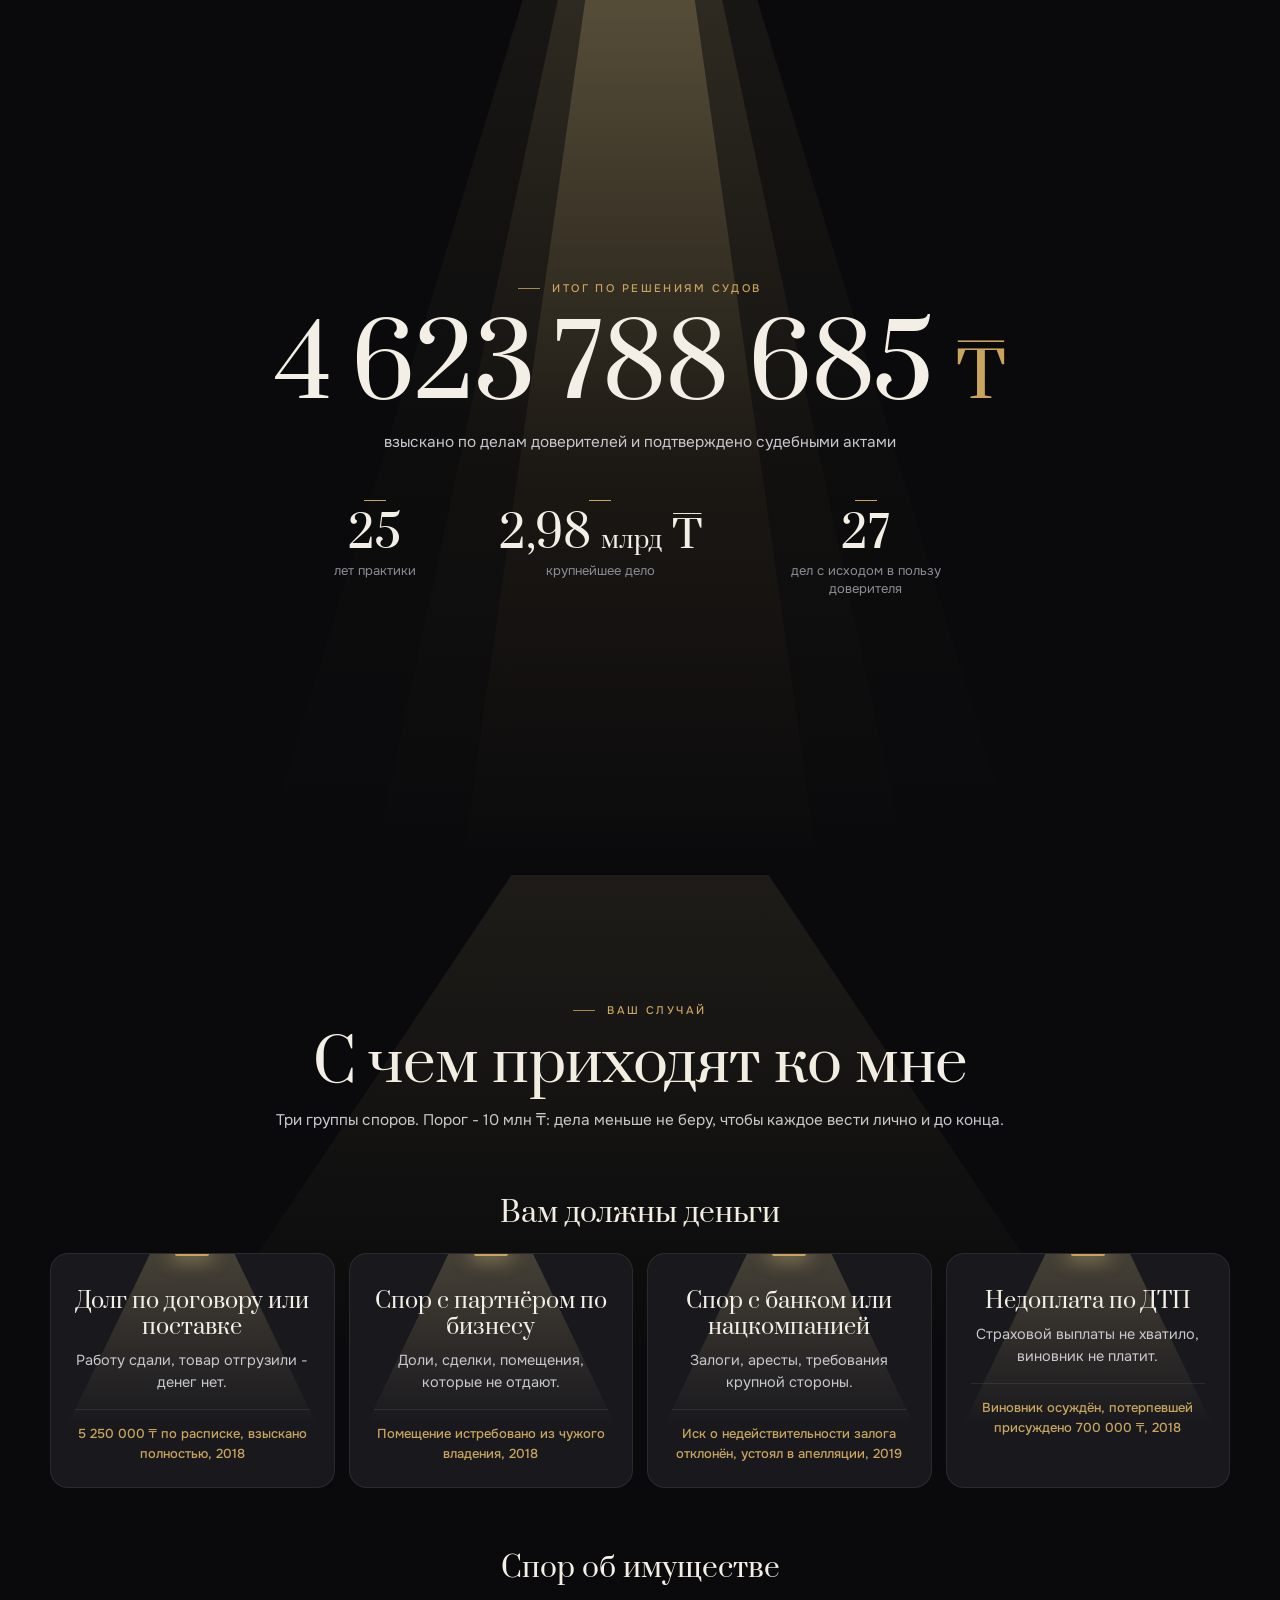
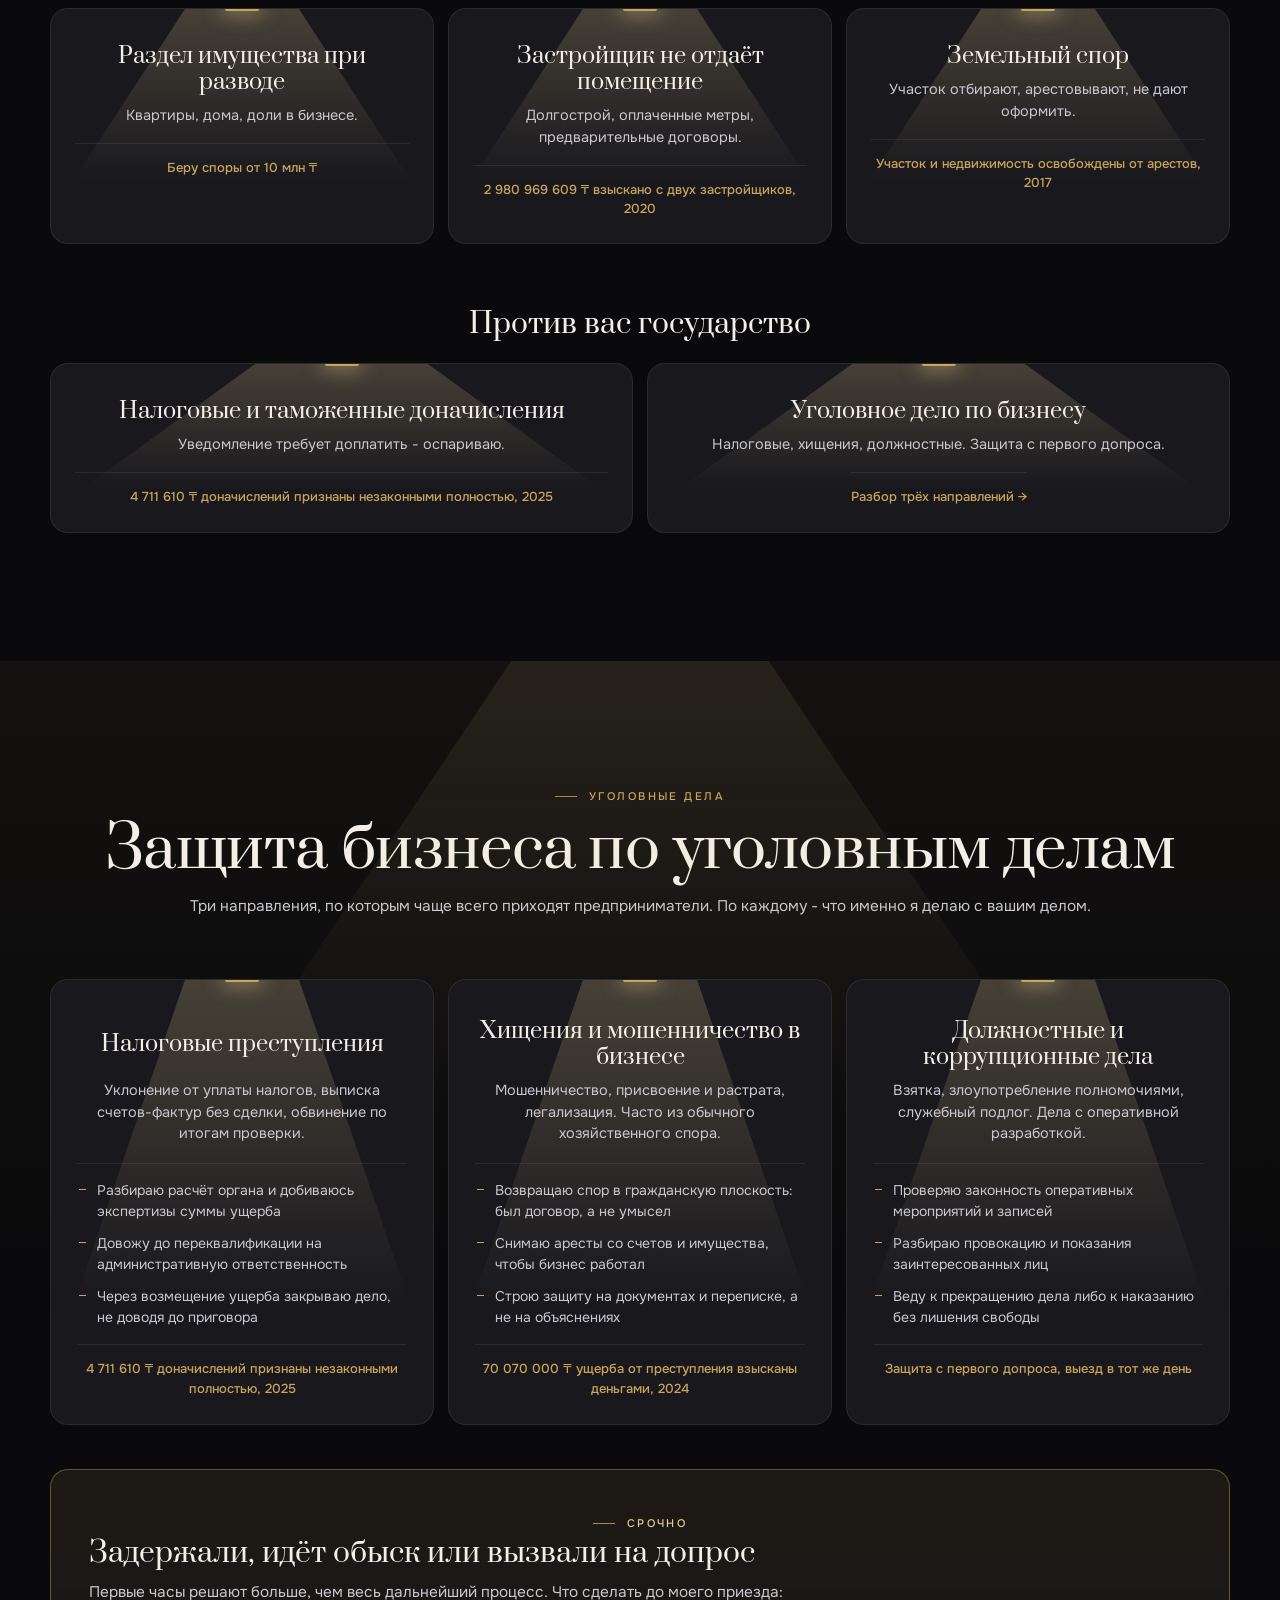
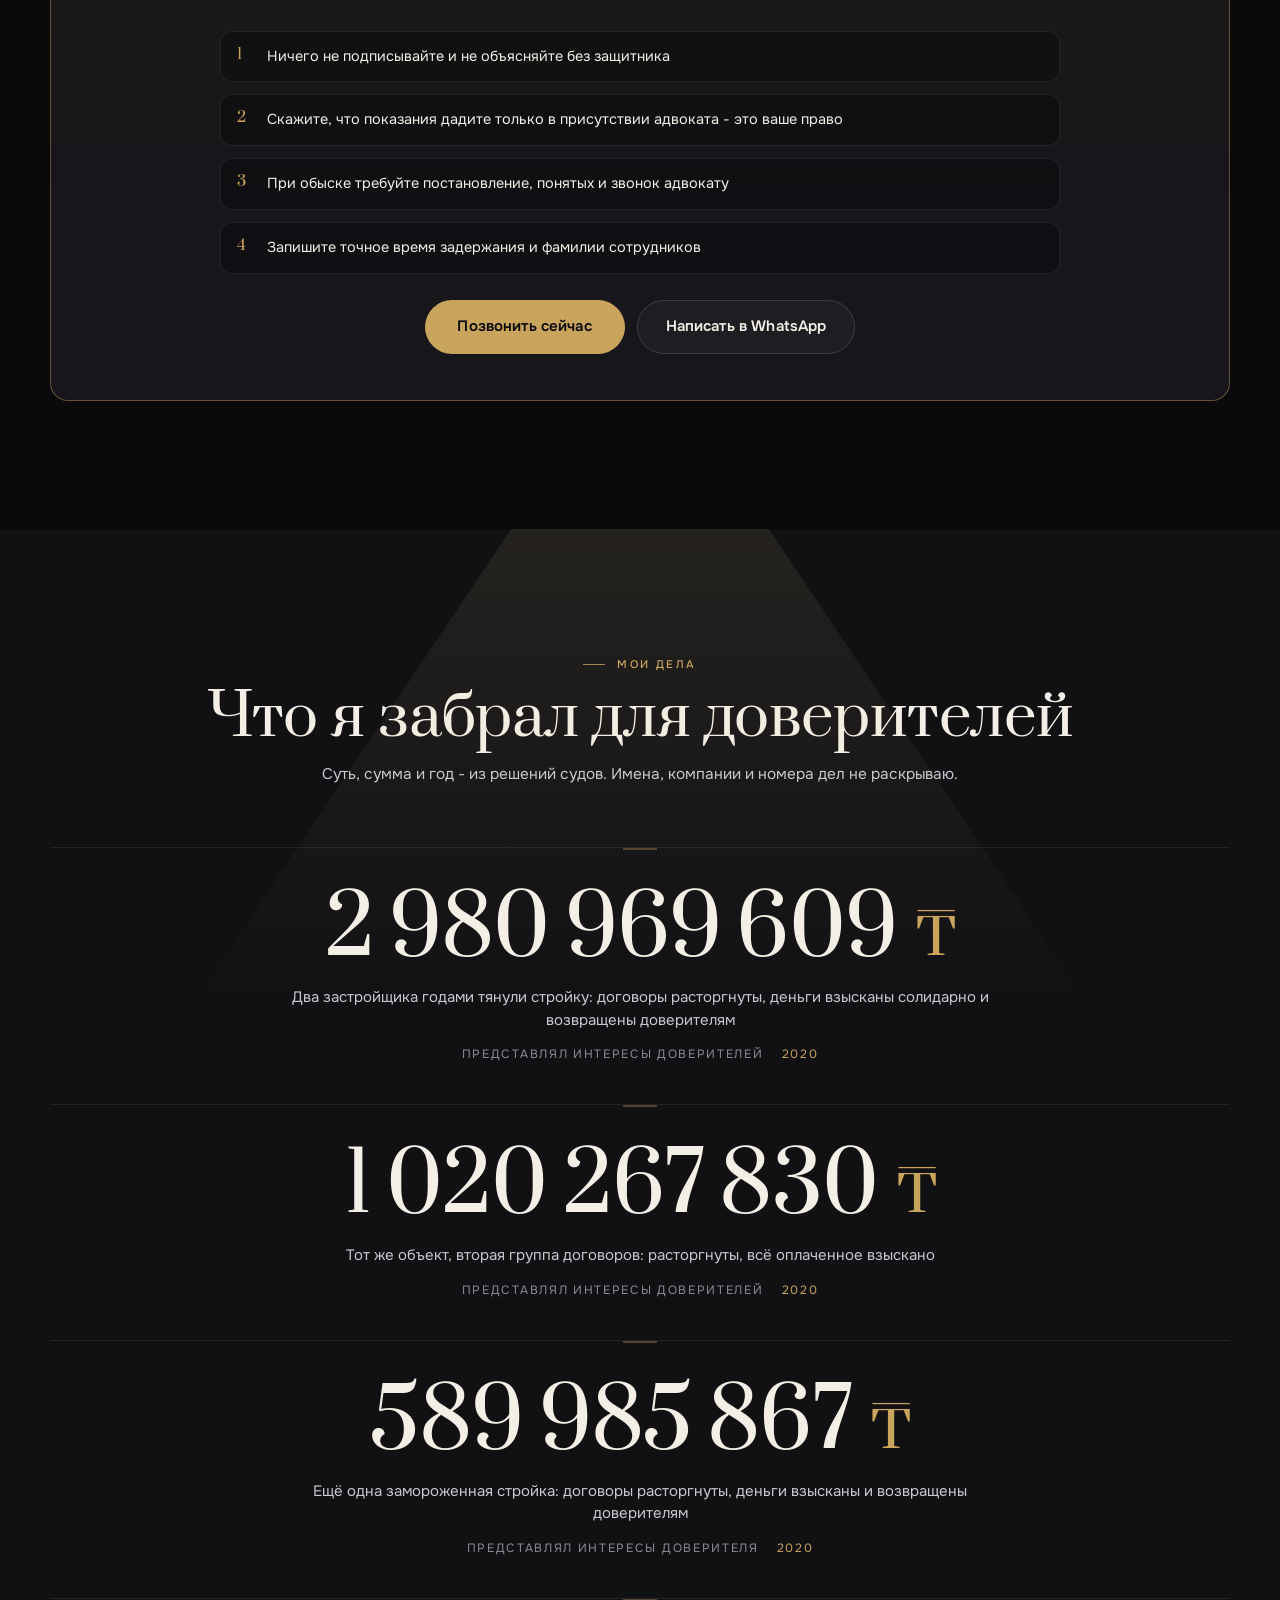
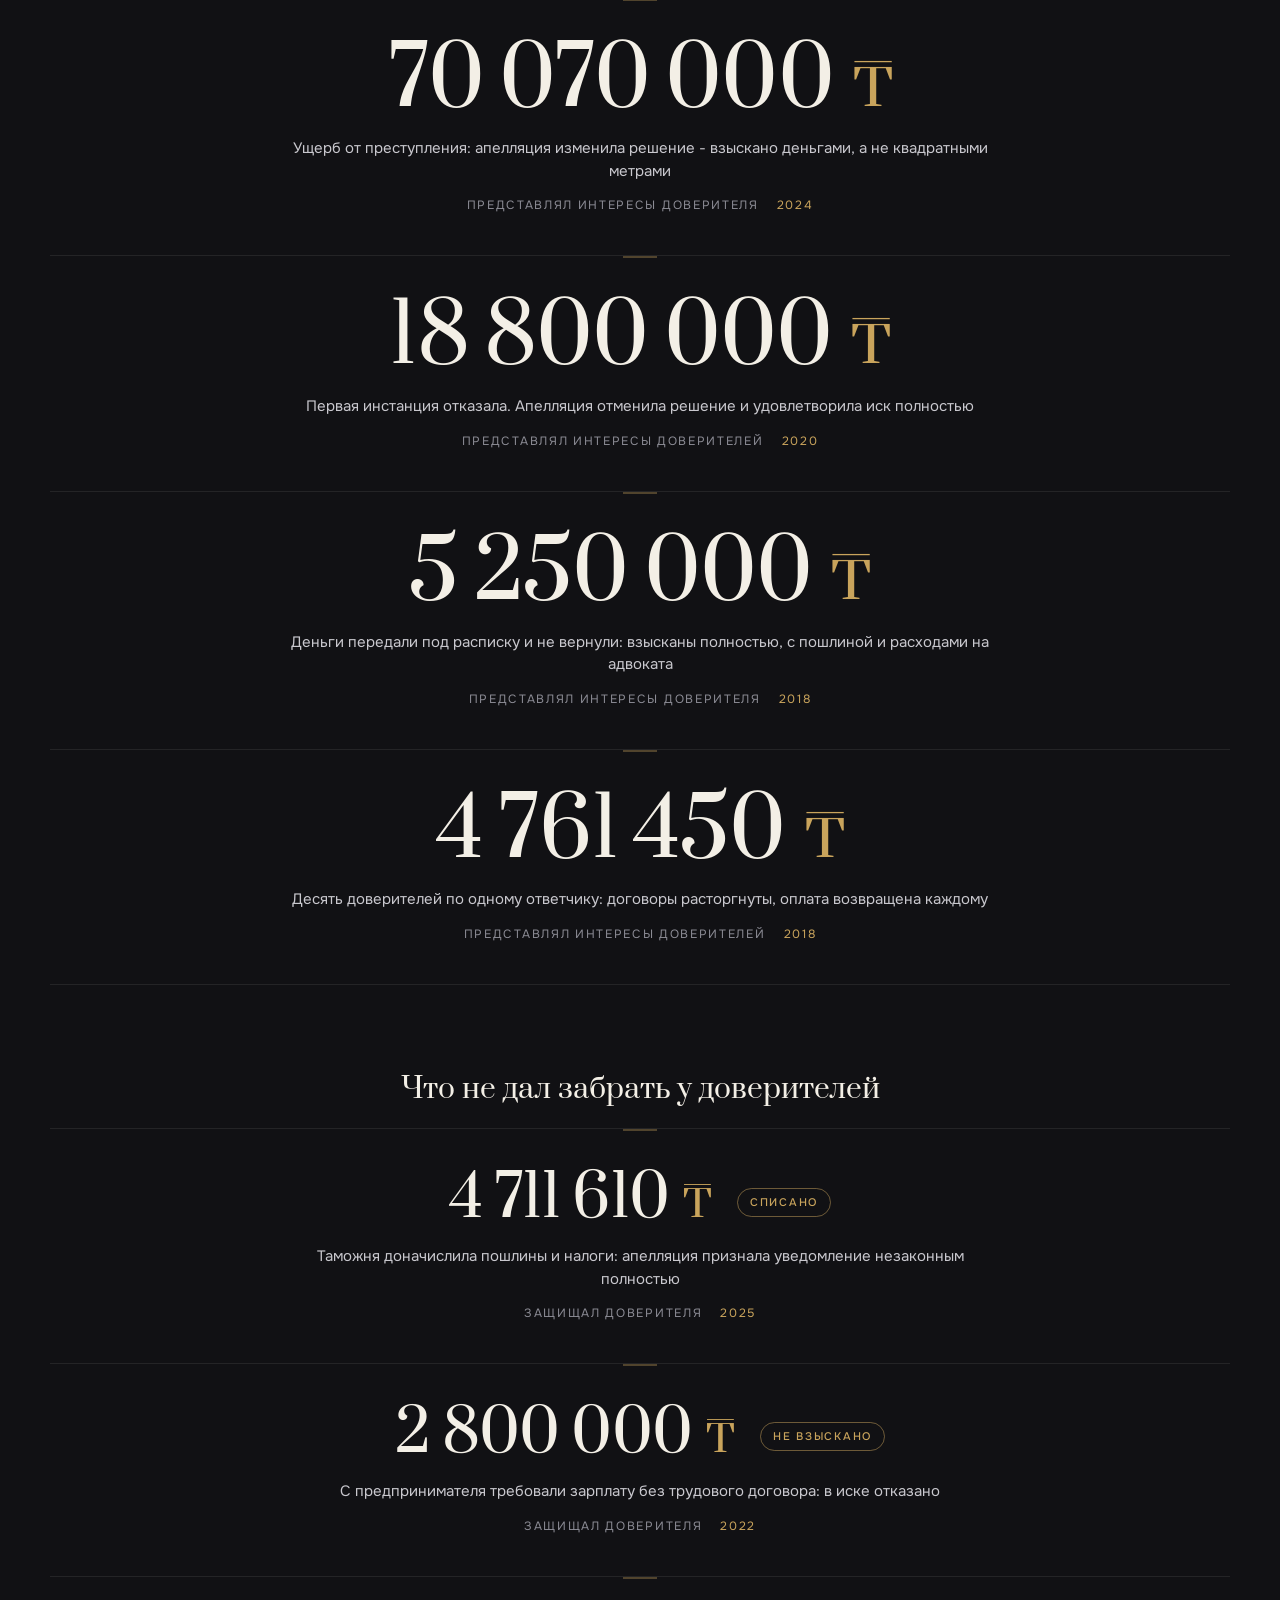
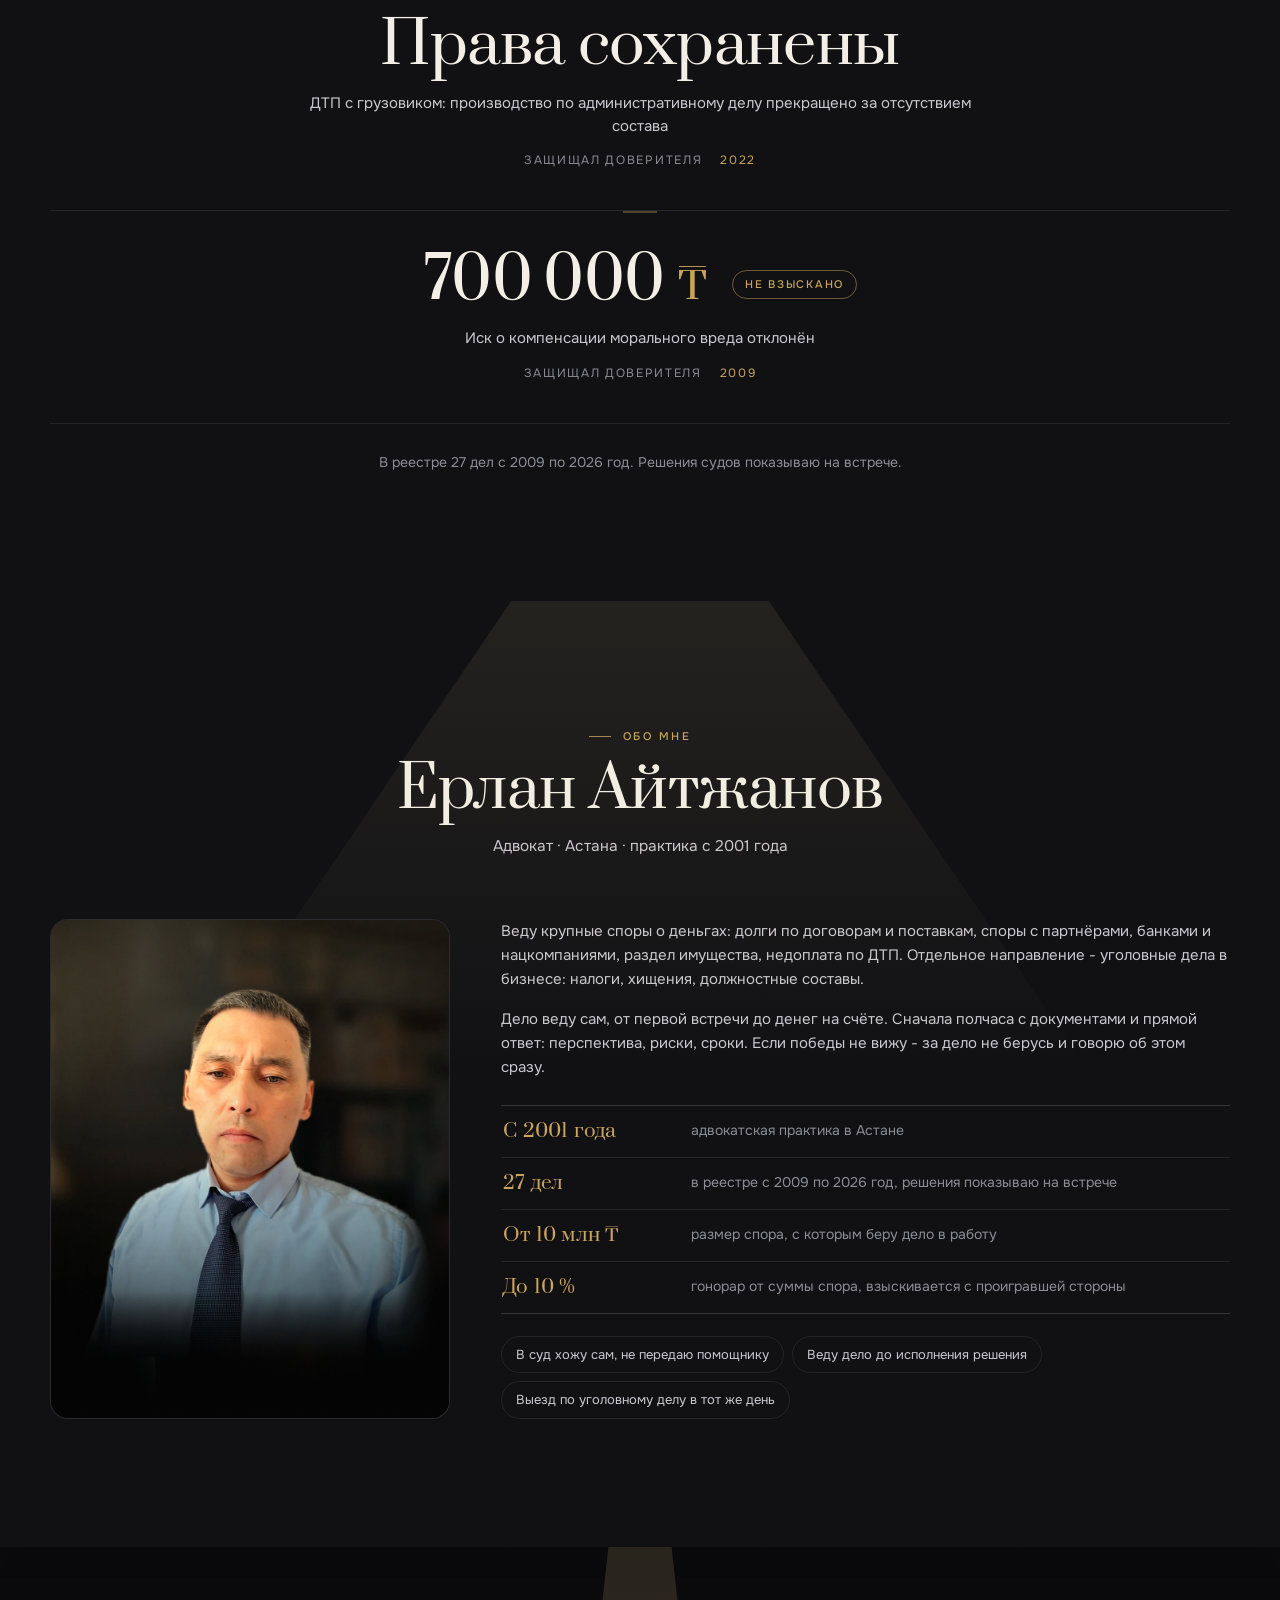
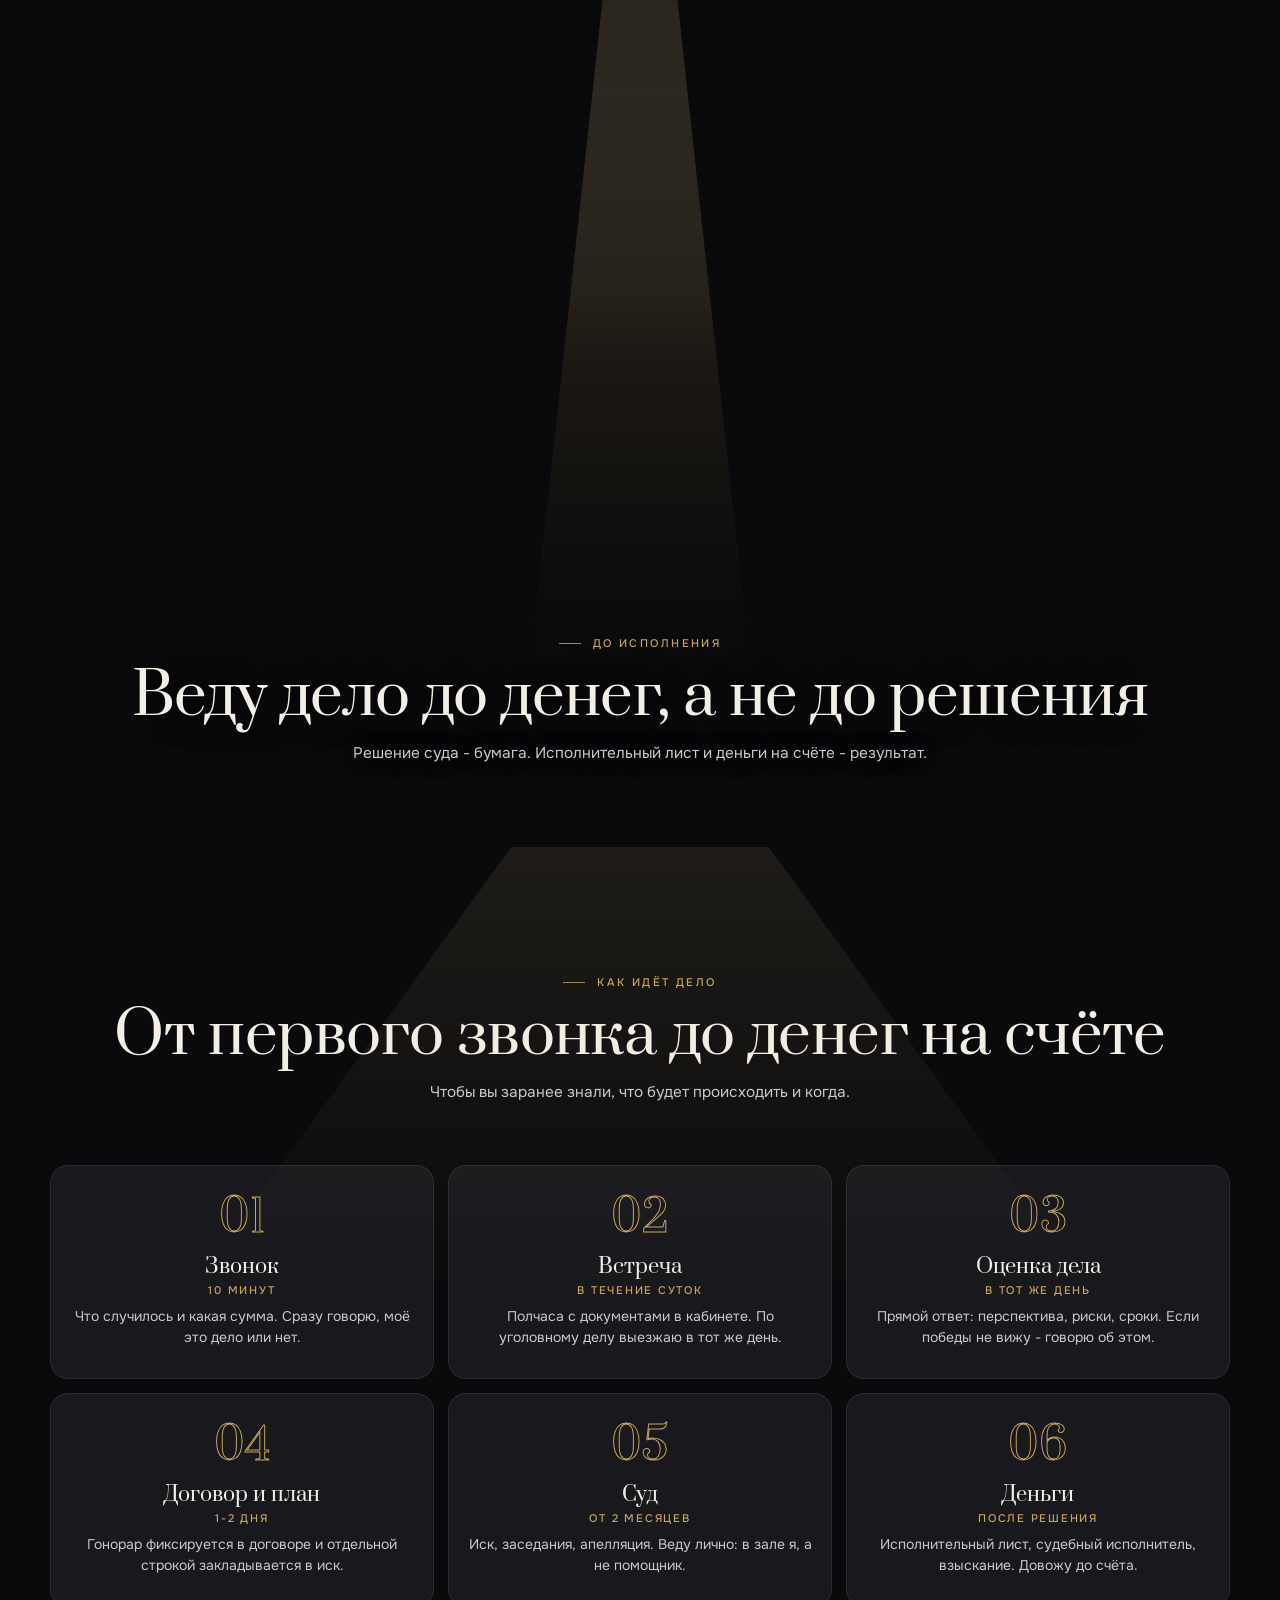
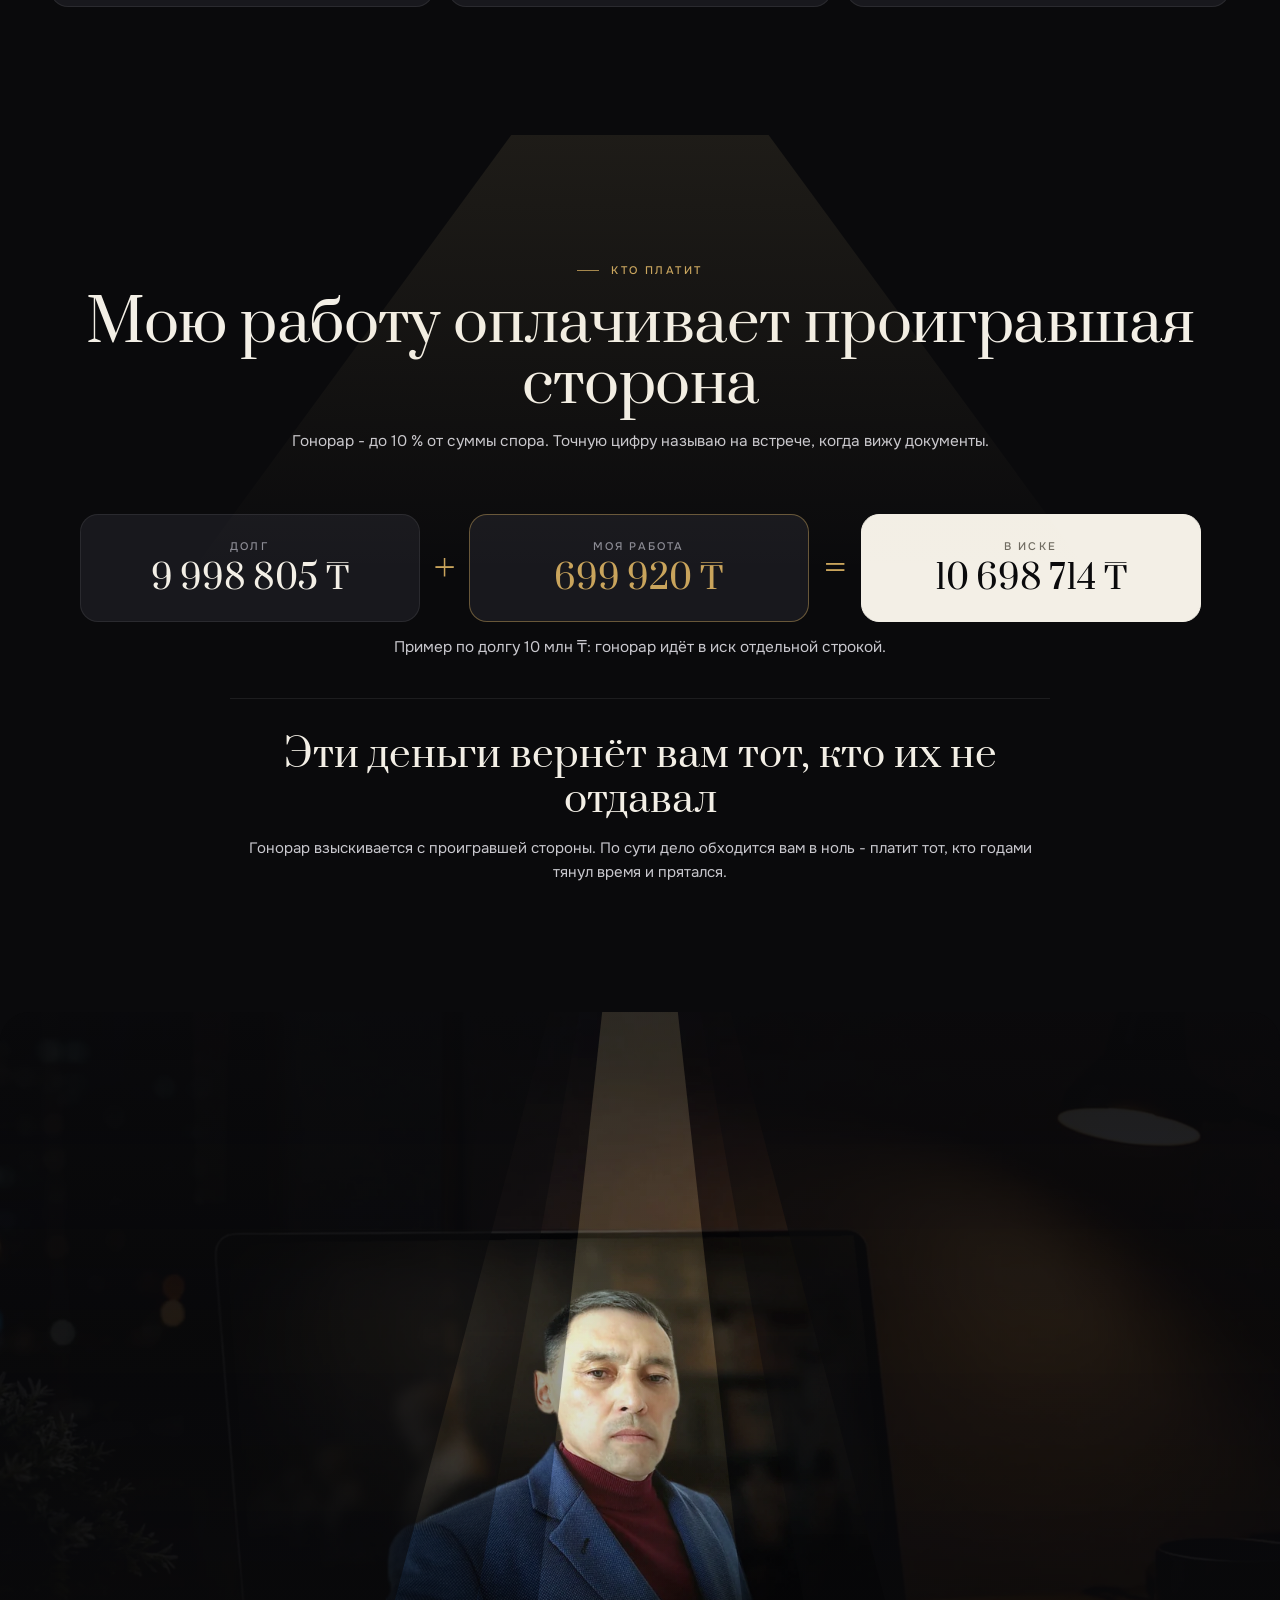
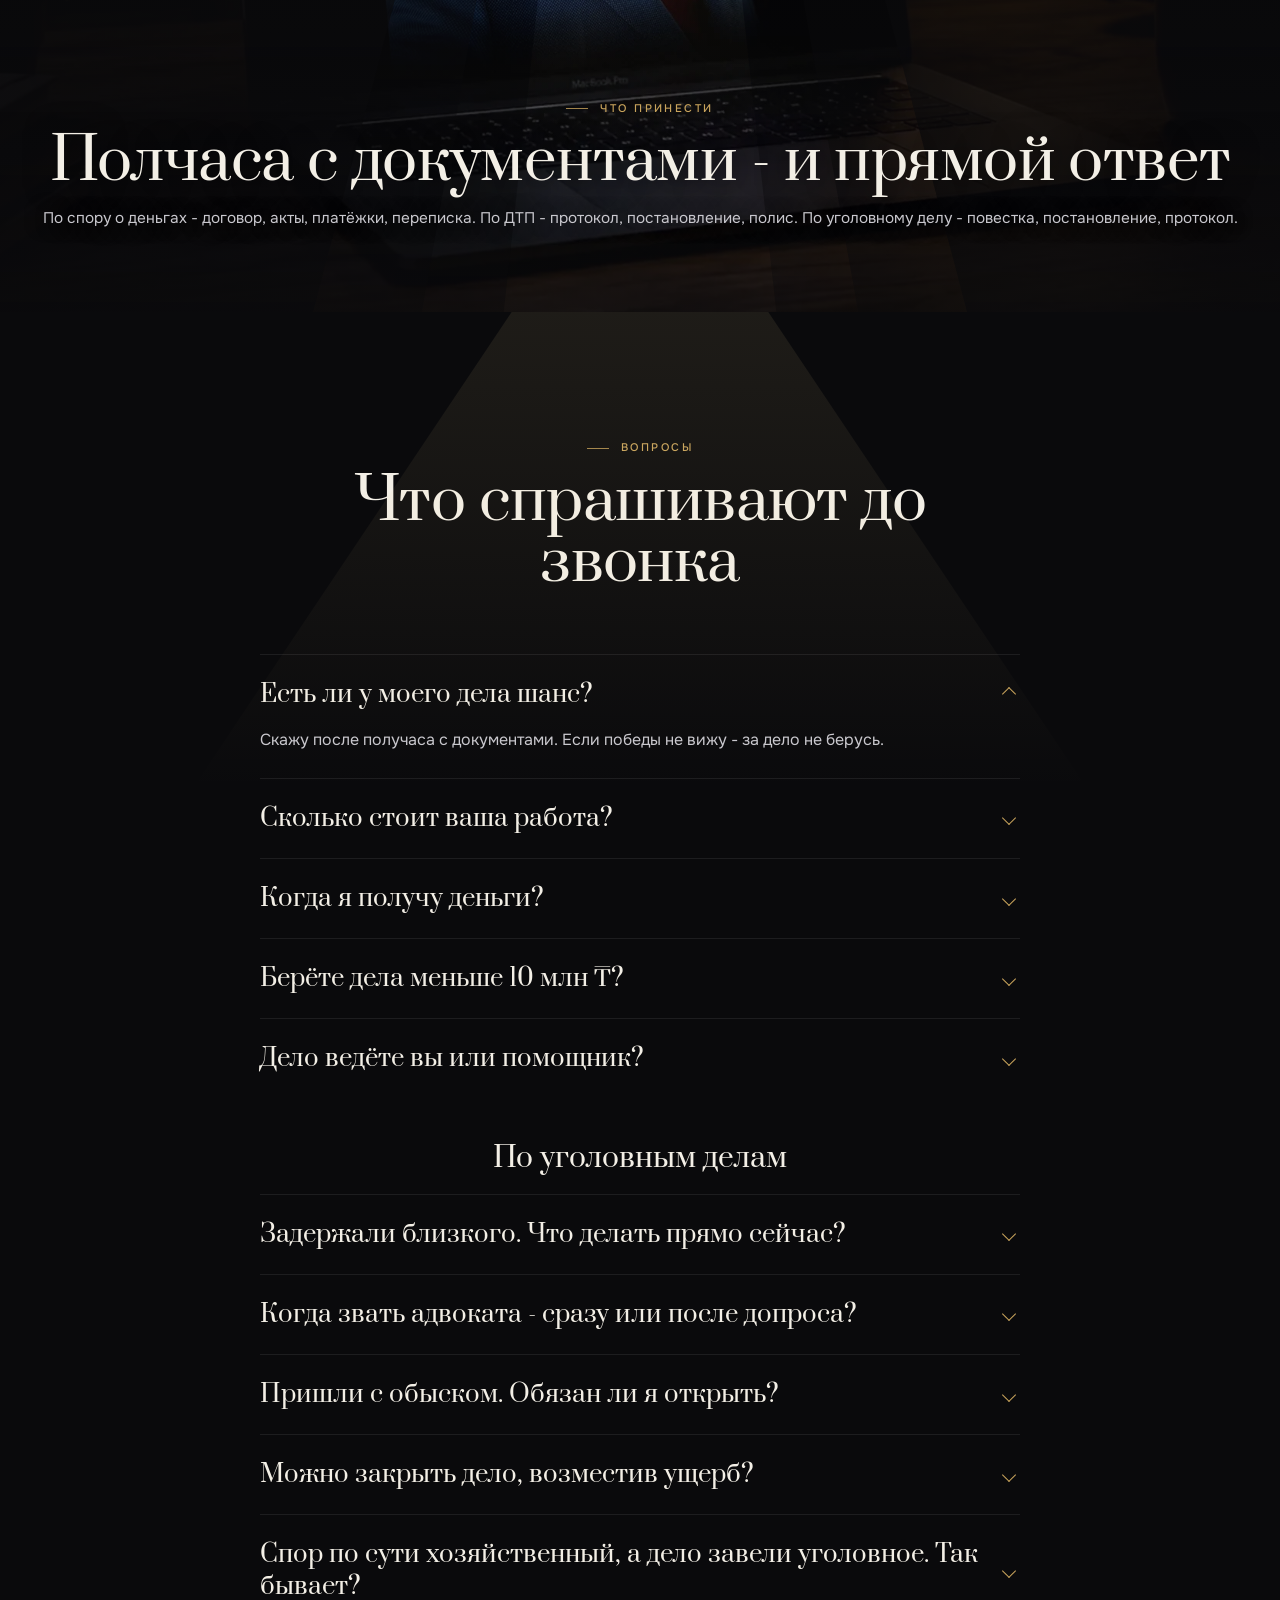
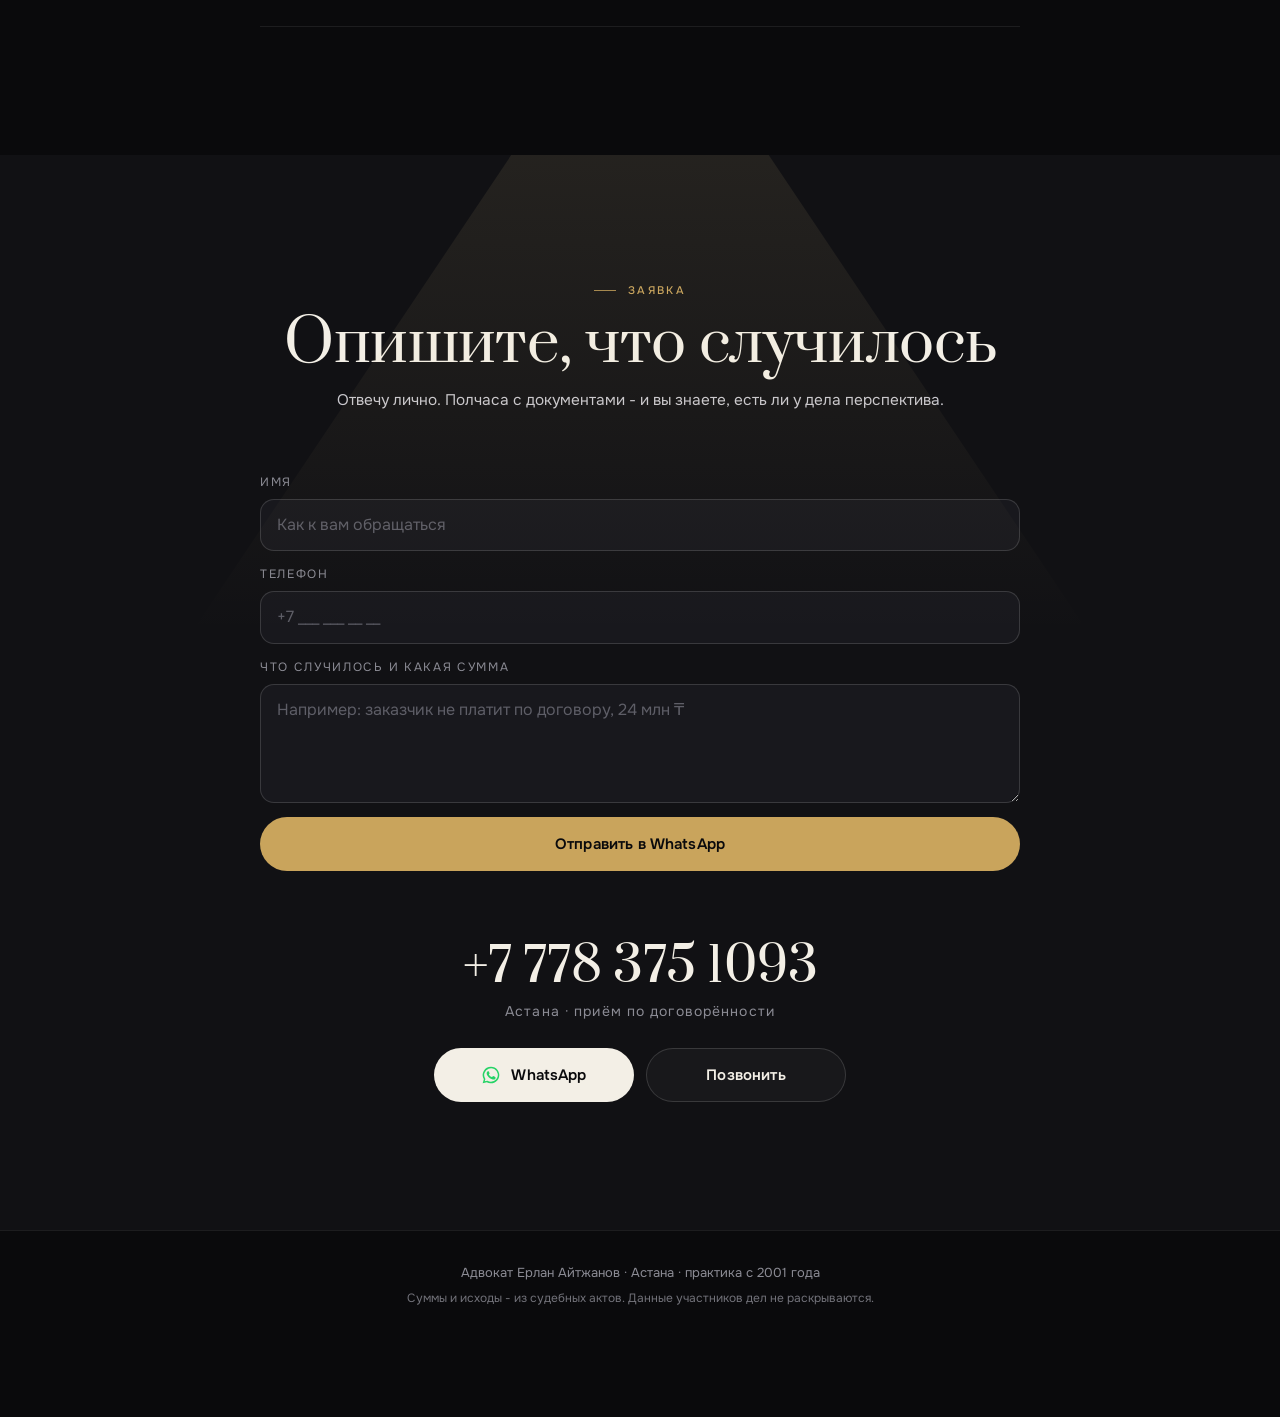
==== commit c46b3957: "Статьи: убран кэш таблицы и упрощена вставка картинки - «да/нет» в таблице срабатывало с задержкой д" ====
--- a/index.html
+++ b/index.html
@@ -605,6 +605,6 @@
 </div>
 
 <script src="script.js?v=20260910-1" defer></script>
-<script src="articles.js?v=20260910-1" defer></script>
+<script src="articles.js?v=20260910-2" defer></script>
 </body>
 </html>
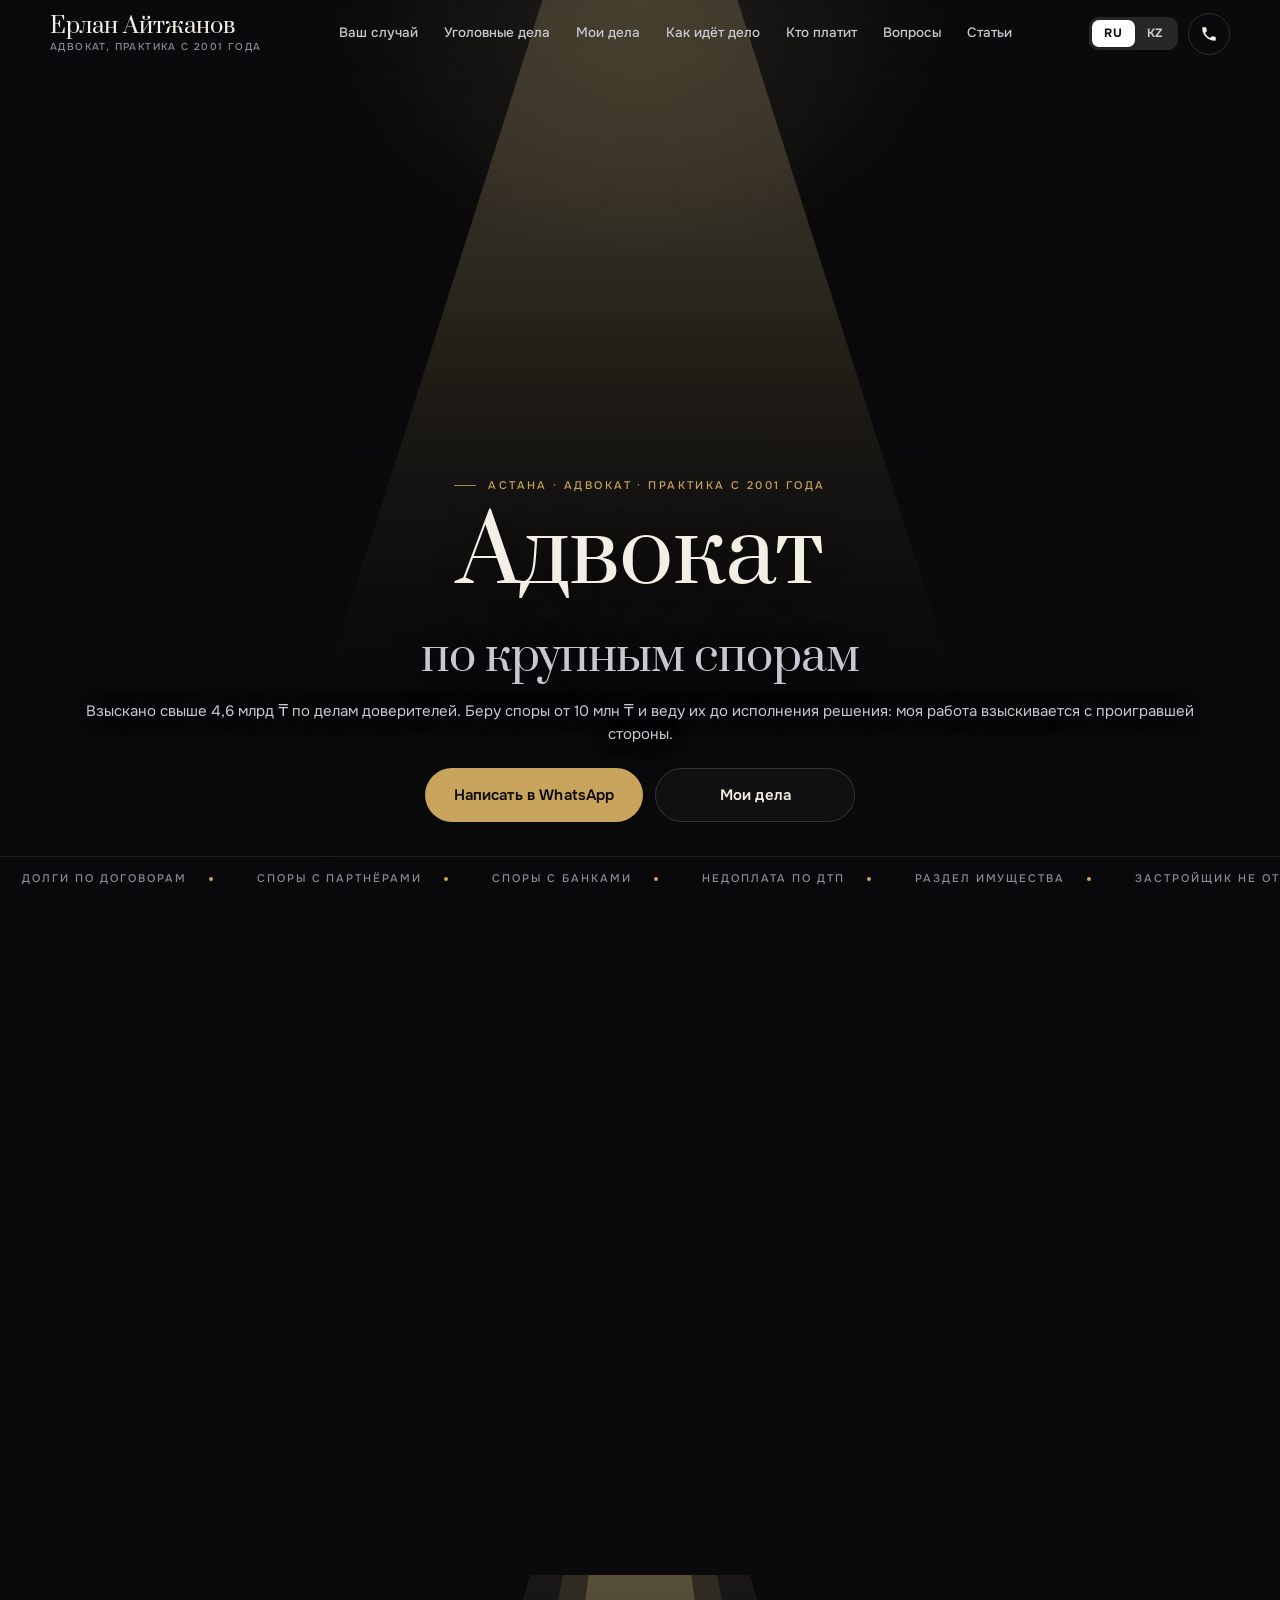
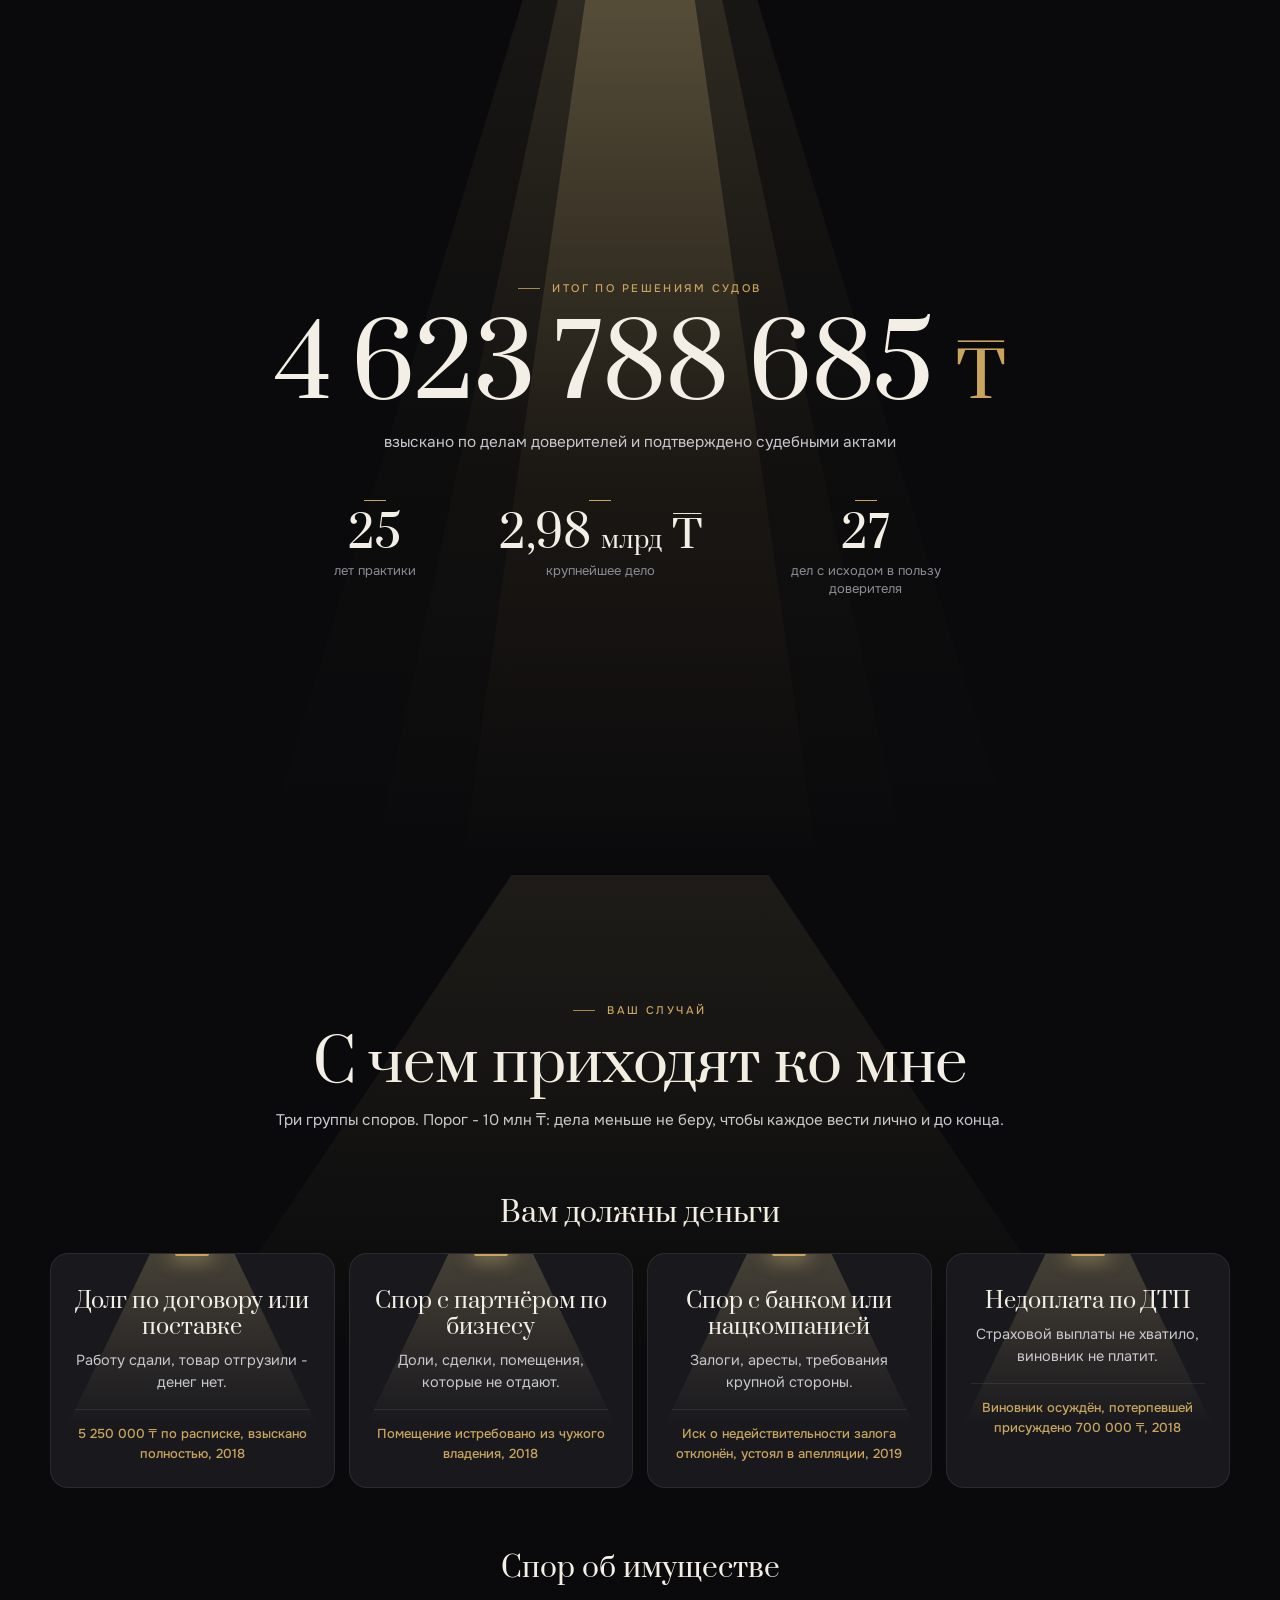
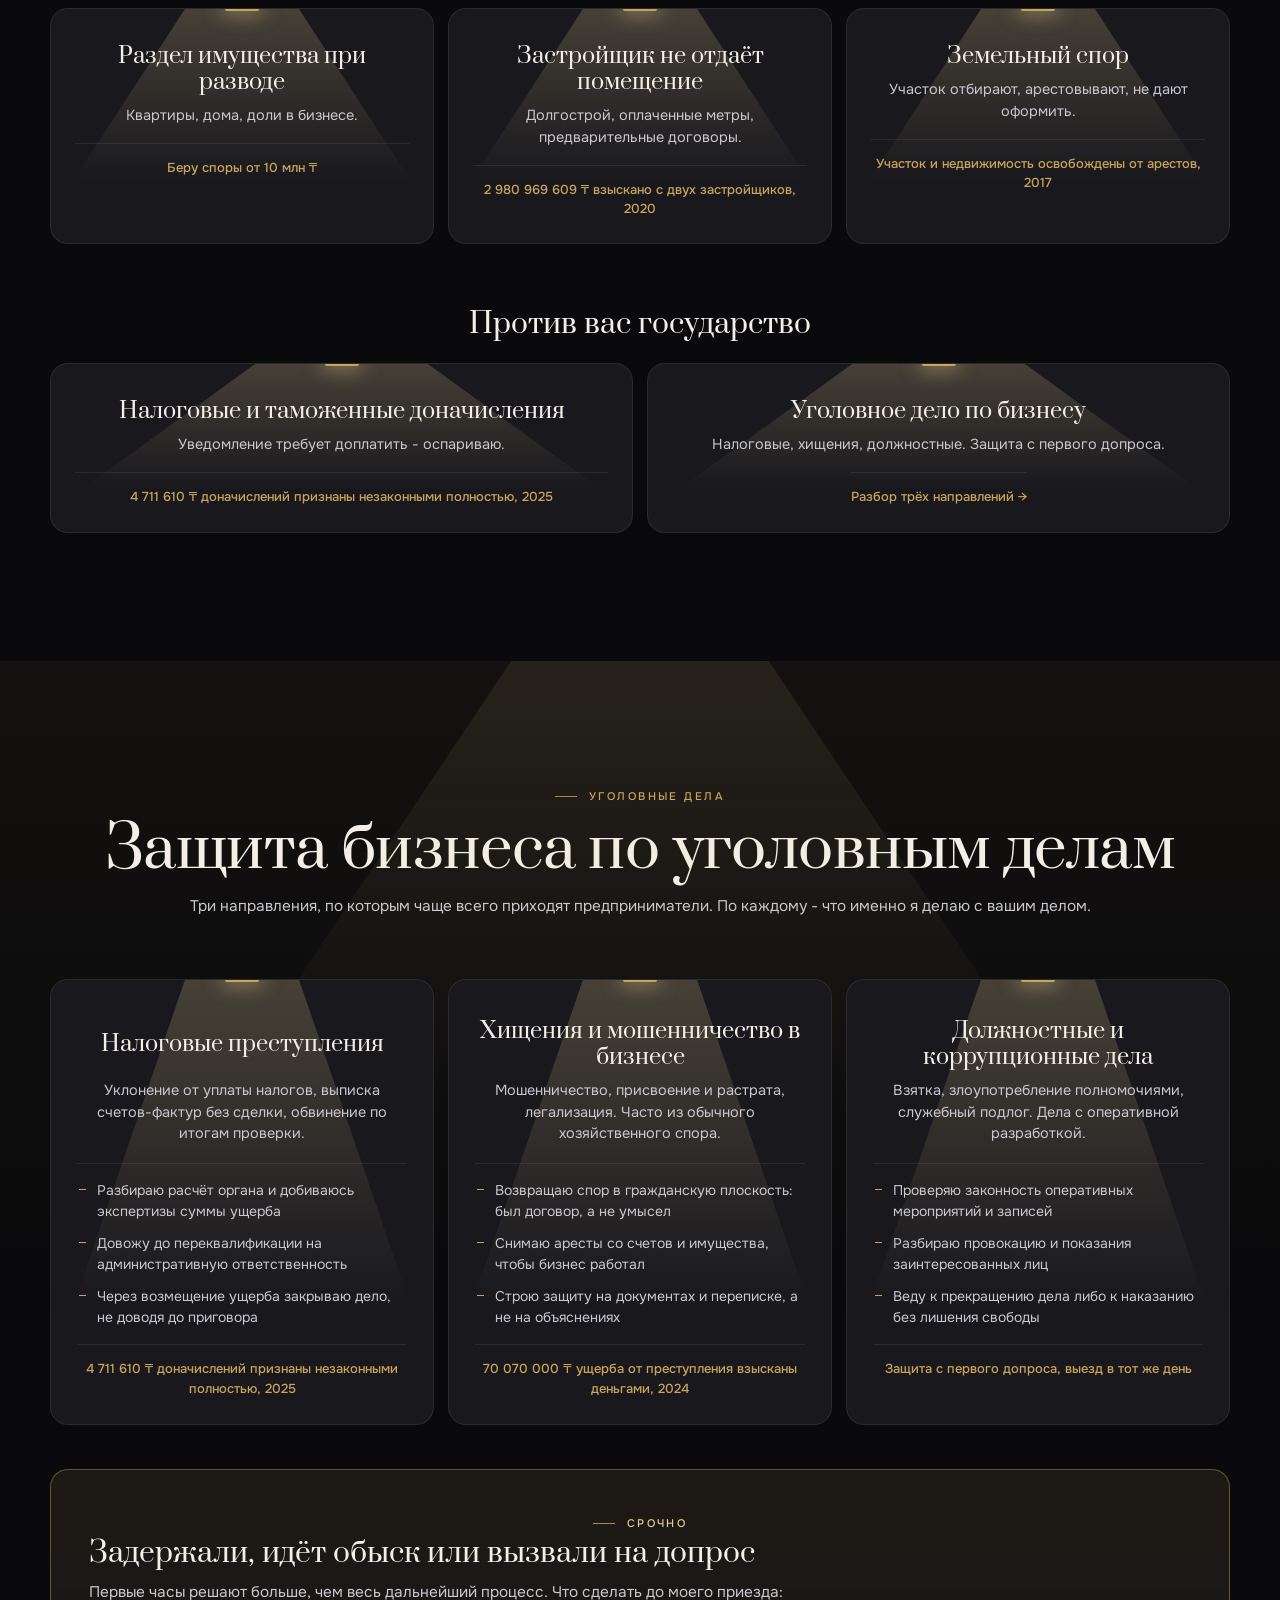
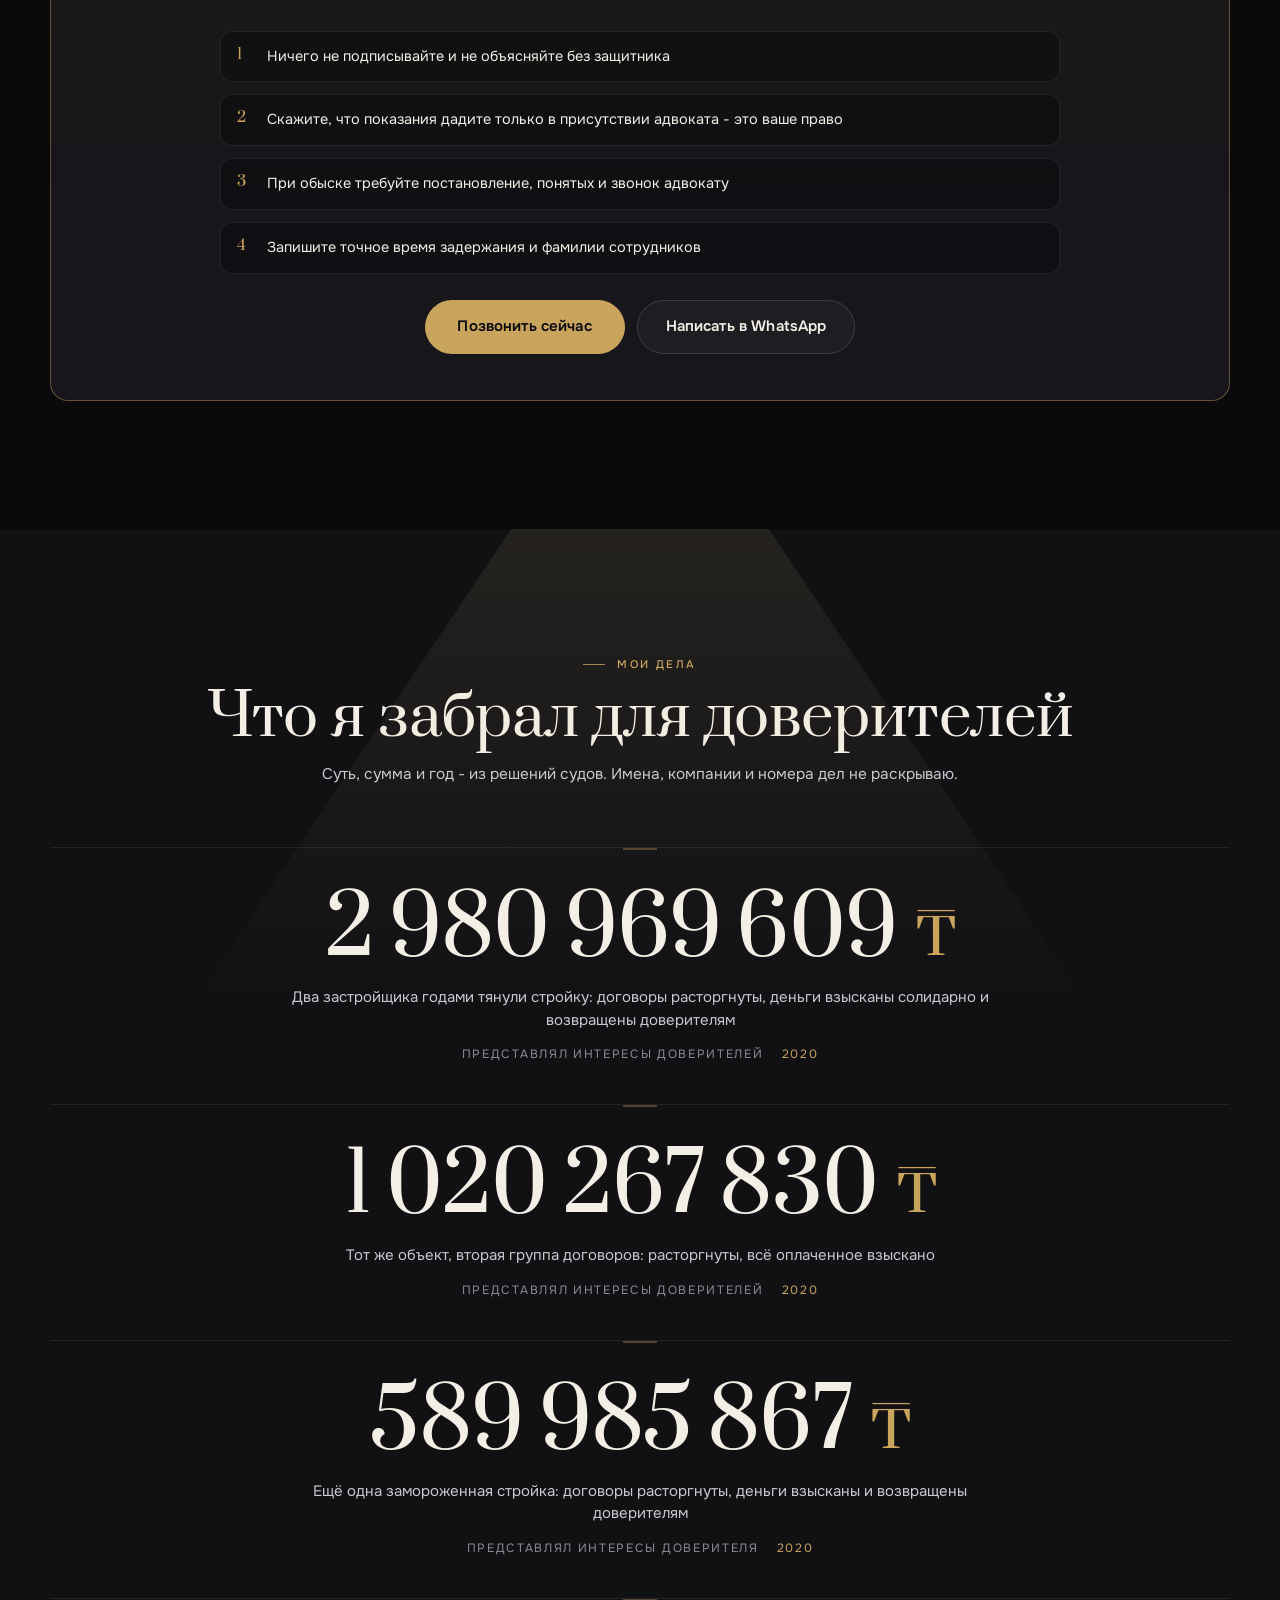
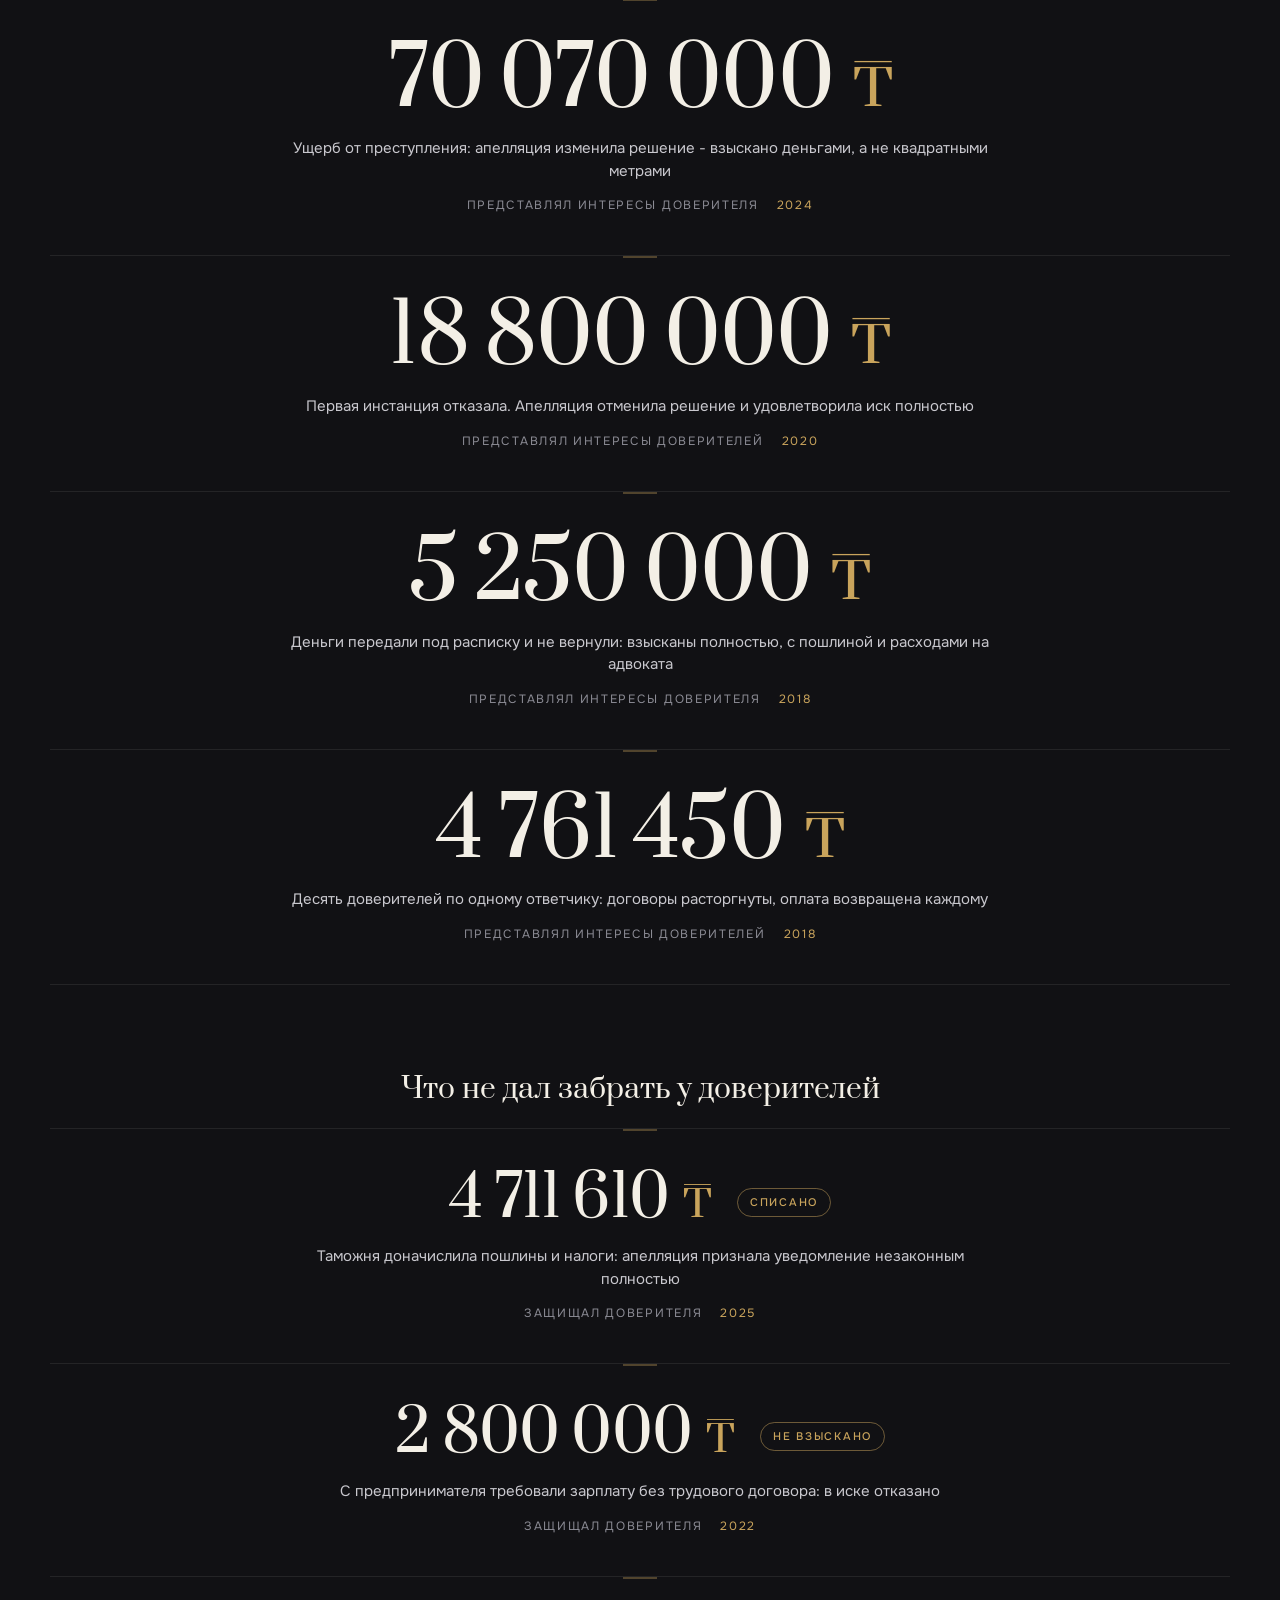
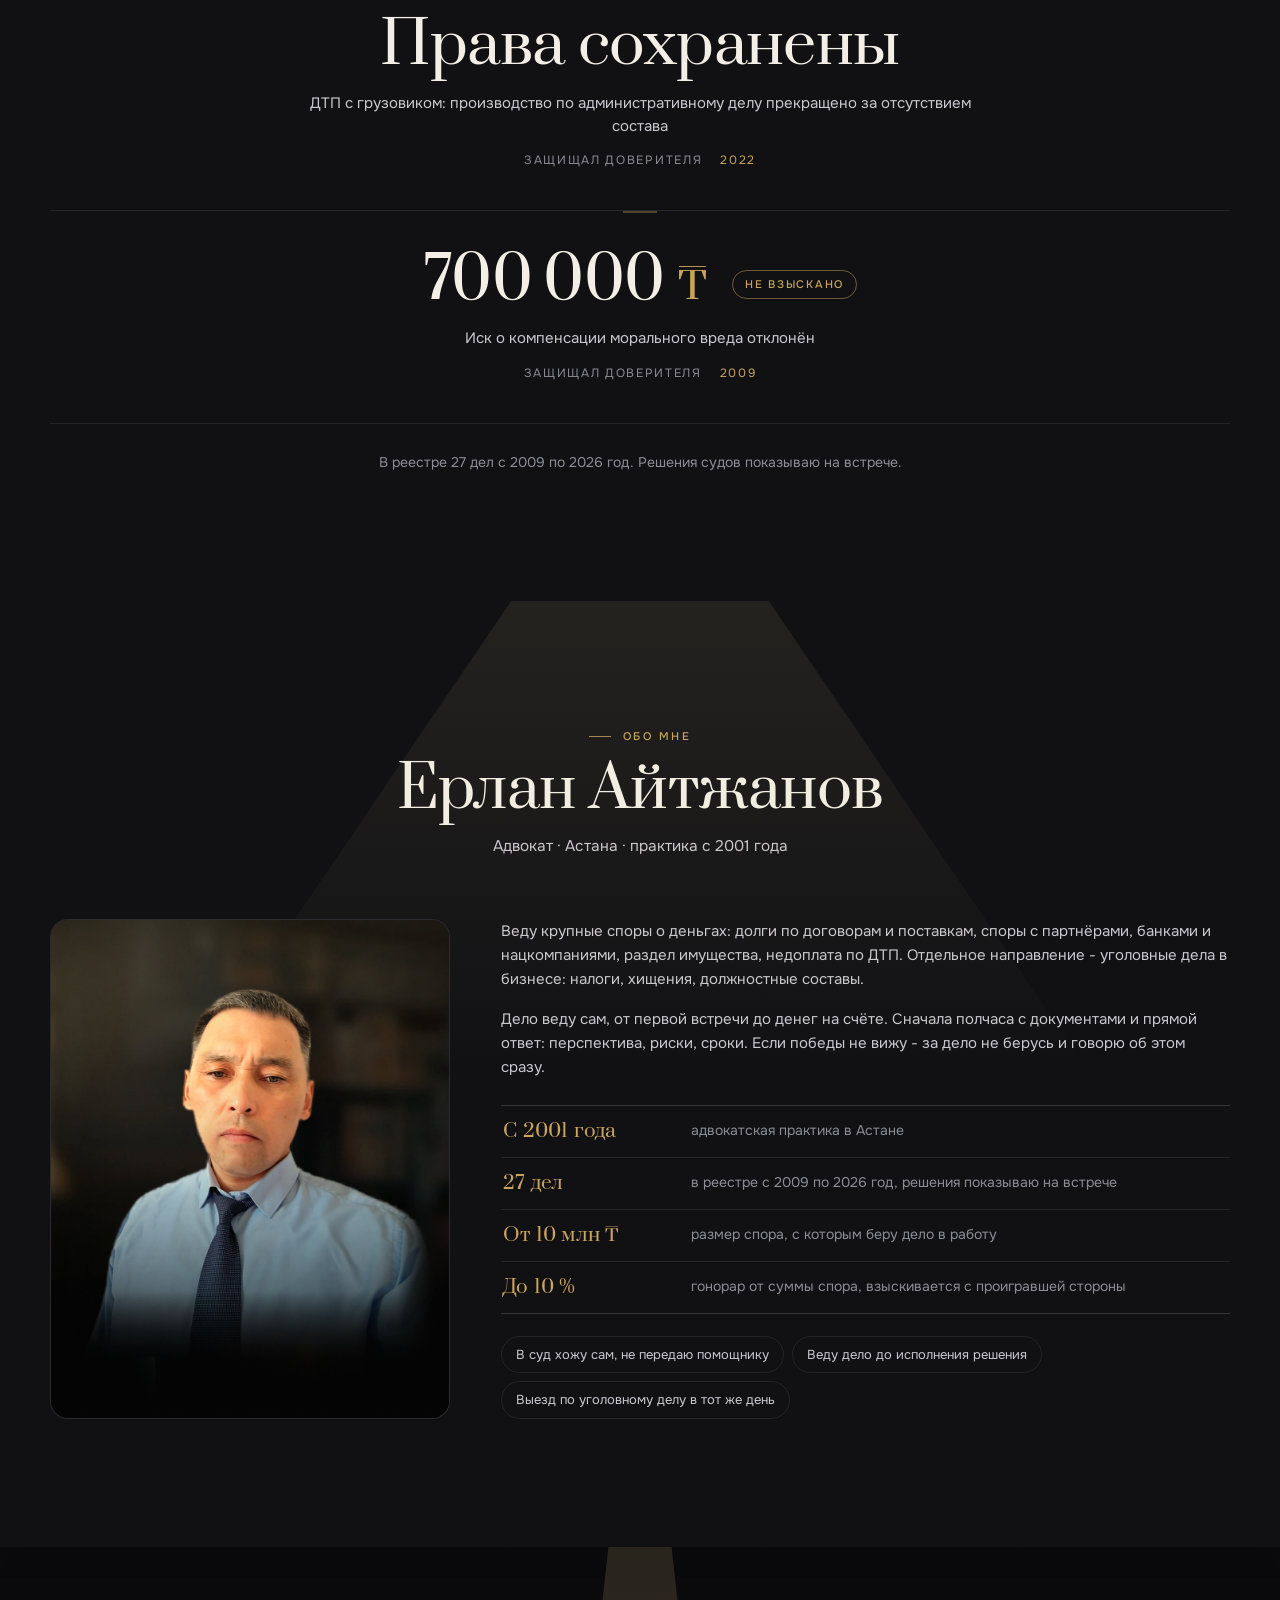
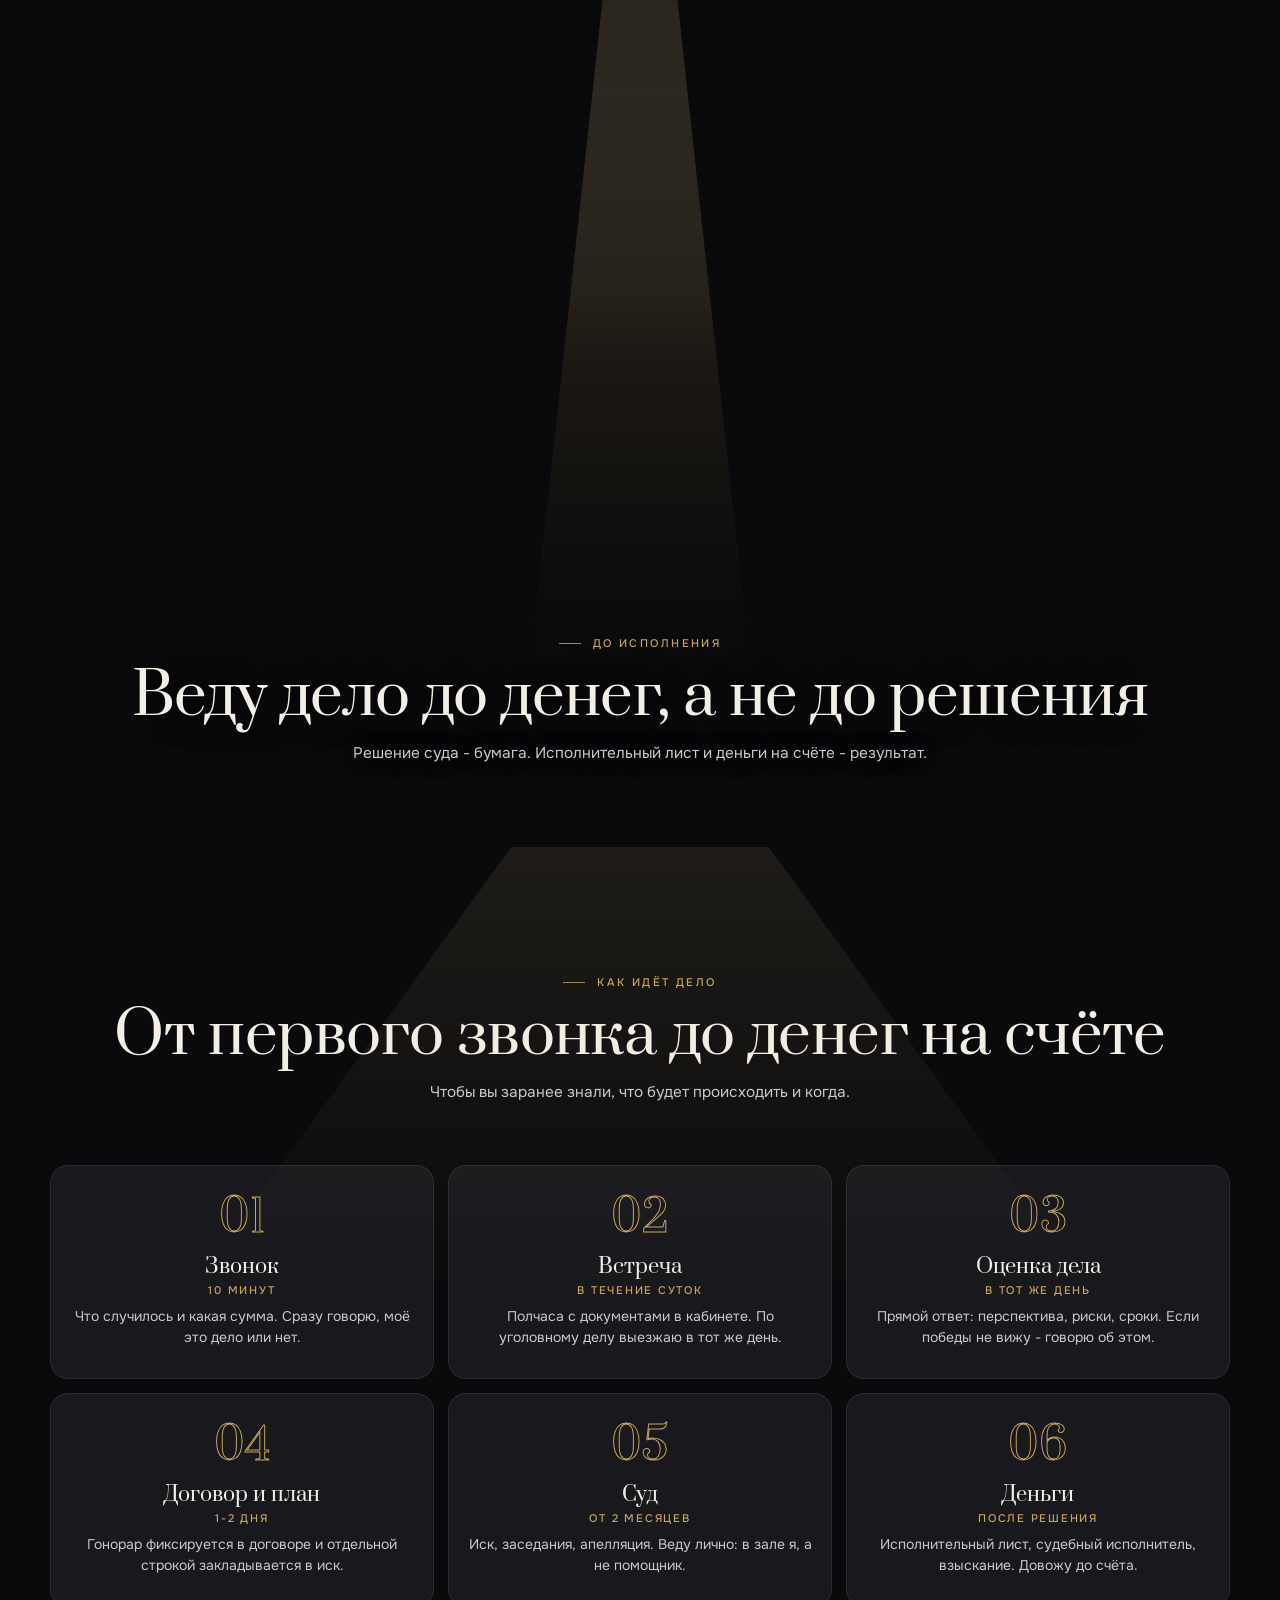
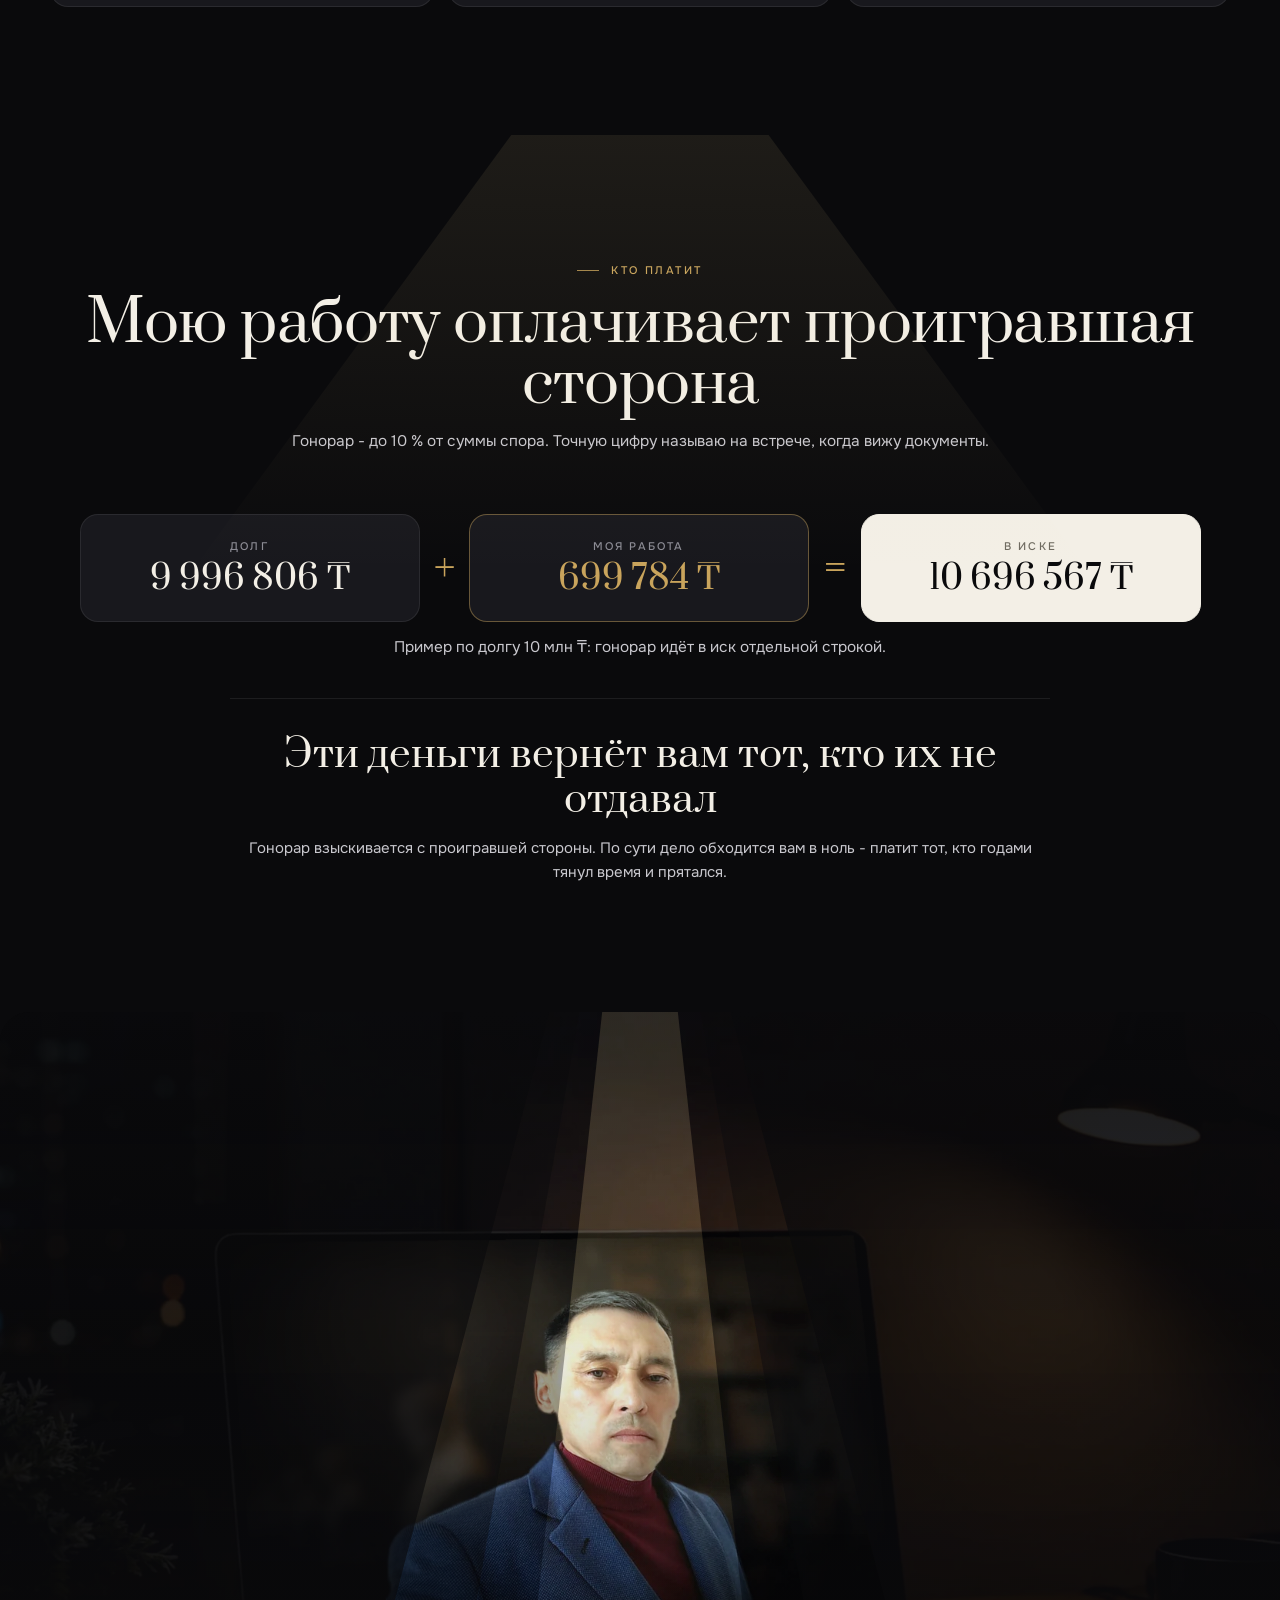
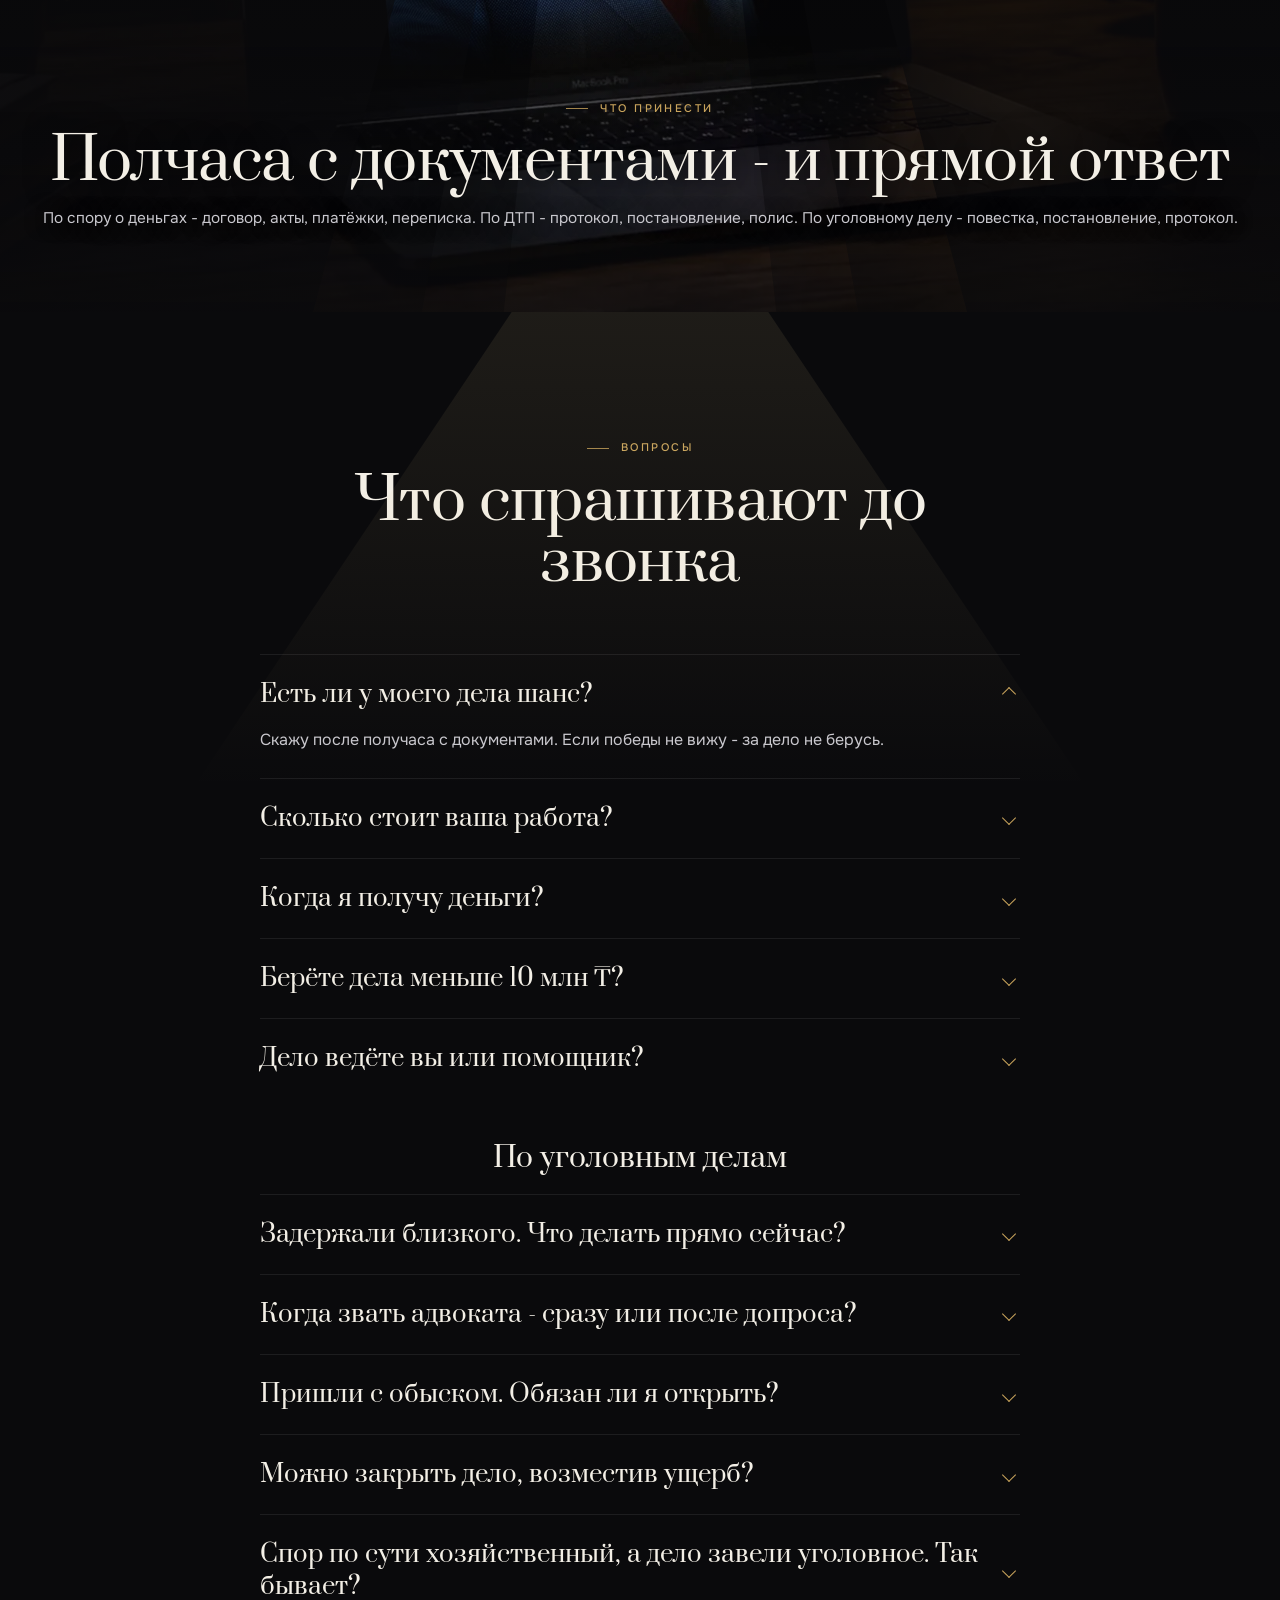
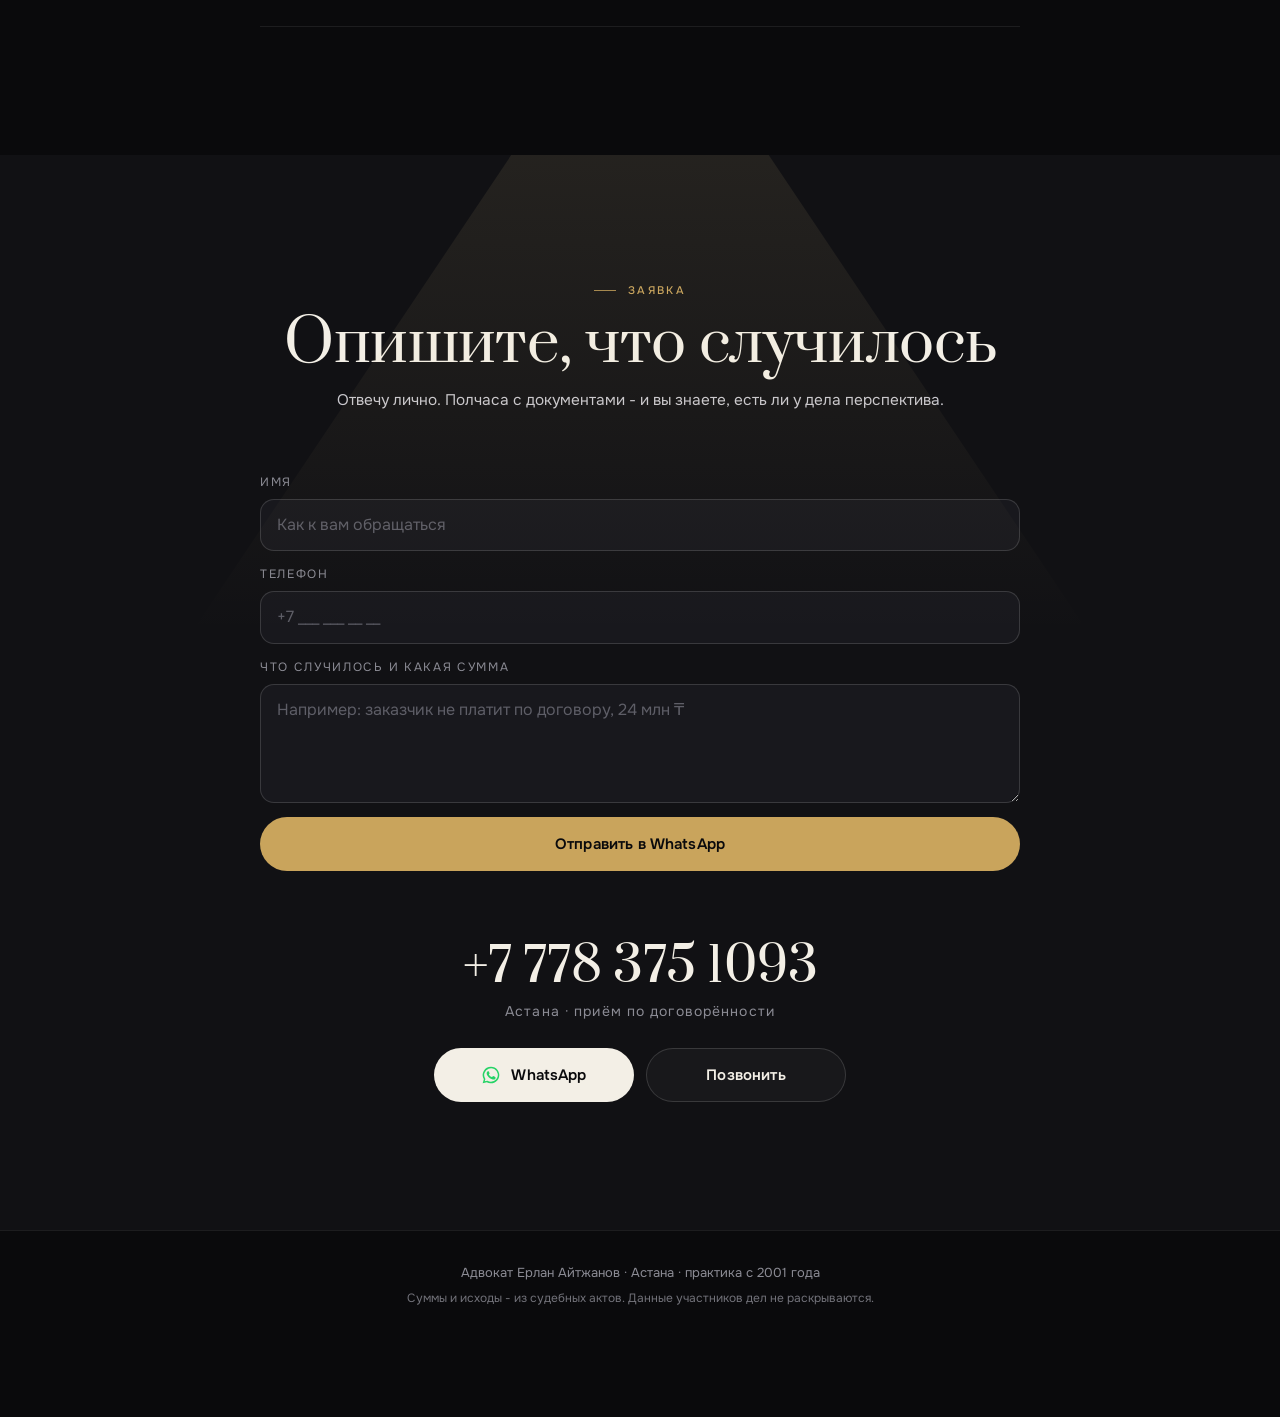
==== commit 4f938646: "Подготовка к деплою на advokataitzhanov.kz: canonical, og:url, sitemap и robots на боевой домен, сня" ====
--- a/index.html
+++ b/index.html
@@ -16,22 +16,24 @@
 <title>Адвокат Ерлан Айтжанов, Астана: крупные споры и уголовные дела в бизнесе</title>
 <meta name="description" content="Адвокат в Астане: крупные споры о деньгах и имуществе и уголовные дела в бизнесе - налоговые, хищения, должностные. Практика с 2001 года, по делам доверителей взыскано свыше 4,6 млрд тенге. Гонорар до 10 % и взыскивается с проигравшей стороны.">
 
-<!-- Прототип на показ клиенту: в поиск не отдаём. Перед боевым запуском строку убрать. -->
-<meta name="robots" content="noindex,nofollow">
+<meta name="robots" content="index,follow">
 <meta name="theme-color" content="#0A0A0C">
 
 <meta property="og:type" content="website">
+<meta property="og:url" content="https://advokataitzhanov.kz/">
 <meta property="og:title" content="Адвокат Ерлан Айтжанов Крупные споры о деньгах и имуществе">
 <meta property="og:description" content="Практика с 2001 года. По делам доверителей взыскано свыше 4,6 млрд тенге. Крупные споры и уголовные дела в бизнесе. Мой гонорар взыскивается с проигравшей стороны.">
-<meta property="og:image" content="assets/og-image.jpg?v=20260910-1">
+<meta property="og:image" content="https://advokataitzhanov.kz/assets/og-image.jpg?v=20260910-1">
 <meta property="og:locale" content="ru_RU">
 <meta name="twitter:card" content="summary_large_image">
 
+<link rel="canonical" href="https://advokataitzhanov.kz/">
+
 <!-- Язык страницы: ?lang=ru|kk в адресе главнее localStorage, чтобы русское
      объявление Google Ads всегда открывало русскую версию. -->
-<link rel="alternate" hreflang="ru" href="https://songokura.github.io/erlan-advokat-c/?lang=ru">
-<link rel="alternate" hreflang="kk" href="https://songokura.github.io/erlan-advokat-c/?lang=kk">
-<link rel="alternate" hreflang="x-default" href="https://songokura.github.io/erlan-advokat-c/">
+<link rel="alternate" hreflang="ru" href="https://advokataitzhanov.kz/?lang=ru">
+<link rel="alternate" hreflang="kk" href="https://advokataitzhanov.kz/?lang=kk">
+<link rel="alternate" hreflang="x-default" href="https://advokataitzhanov.kz/">
 
 <link rel="icon" href="favicon.ico?v=20260907-1" sizes="any">
 <link rel="icon" href="assets/favicon.svg?v=20260907-1" type="image/svg+xml">
@@ -41,7 +43,7 @@
 <link rel="preconnect" href="https://fonts.googleapis.com">
 <link rel="preconnect" href="https://fonts.gstatic.com" crossorigin>
 <link href="https://fonts.googleapis.com/css2?family=Prata&family=Onest:wght@400;500;600&display=swap" rel="stylesheet">
-<link rel="stylesheet" href="styles.css?v=20260910-1">
+<link rel="stylesheet" href="styles.css?v=20260911-1">
 <link rel="preload" as="image" href="assets/portrait.webp?v=20260910-1" media="(min-width:641px)" fetchpriority="high">
 <link rel="preload" as="image" href="assets/portrait-m.webp?v=20260910-1" media="(max-width:640px)" fetchpriority="high">
 
@@ -58,6 +60,8 @@
   "@type": "Attorney",
   "name": "Адвокат Ерлан Айтжанов",
   "description": "Адвокат по крупным спорам о деньгах и имуществе и по уголовным делам в бизнесе. Практика с 2001 года.",
+  "url": "https://advokataitzhanov.kz/",
+  "image": "https://advokataitzhanov.kz/assets/og-image.jpg",
   "telephone": "+77783751093",
   "knowsAbout": ["Взыскание задолженности", "Споры о недвижимости", "Налоговые споры", "Налоговые преступления", "Хищения и мошенничество в бизнесе", "Должностные и коррупционные дела"],
   "areaServed": "Астана, Казахстан",
@@ -604,7 +608,7 @@
   <a class="bar-wa" href="https://wa.me/77783751093" target="_blank" rel="noopener" data-track="wa">WhatsApp</a>
 </div>
 
-<script src="script.js?v=20260910-1" defer></script>
-<script src="articles.js?v=20260910-2" defer></script>
+<script src="script.js?v=20260911-1" defer></script>
+<script src="articles.js?v=20260911-1" defer></script>
 </body>
 </html>
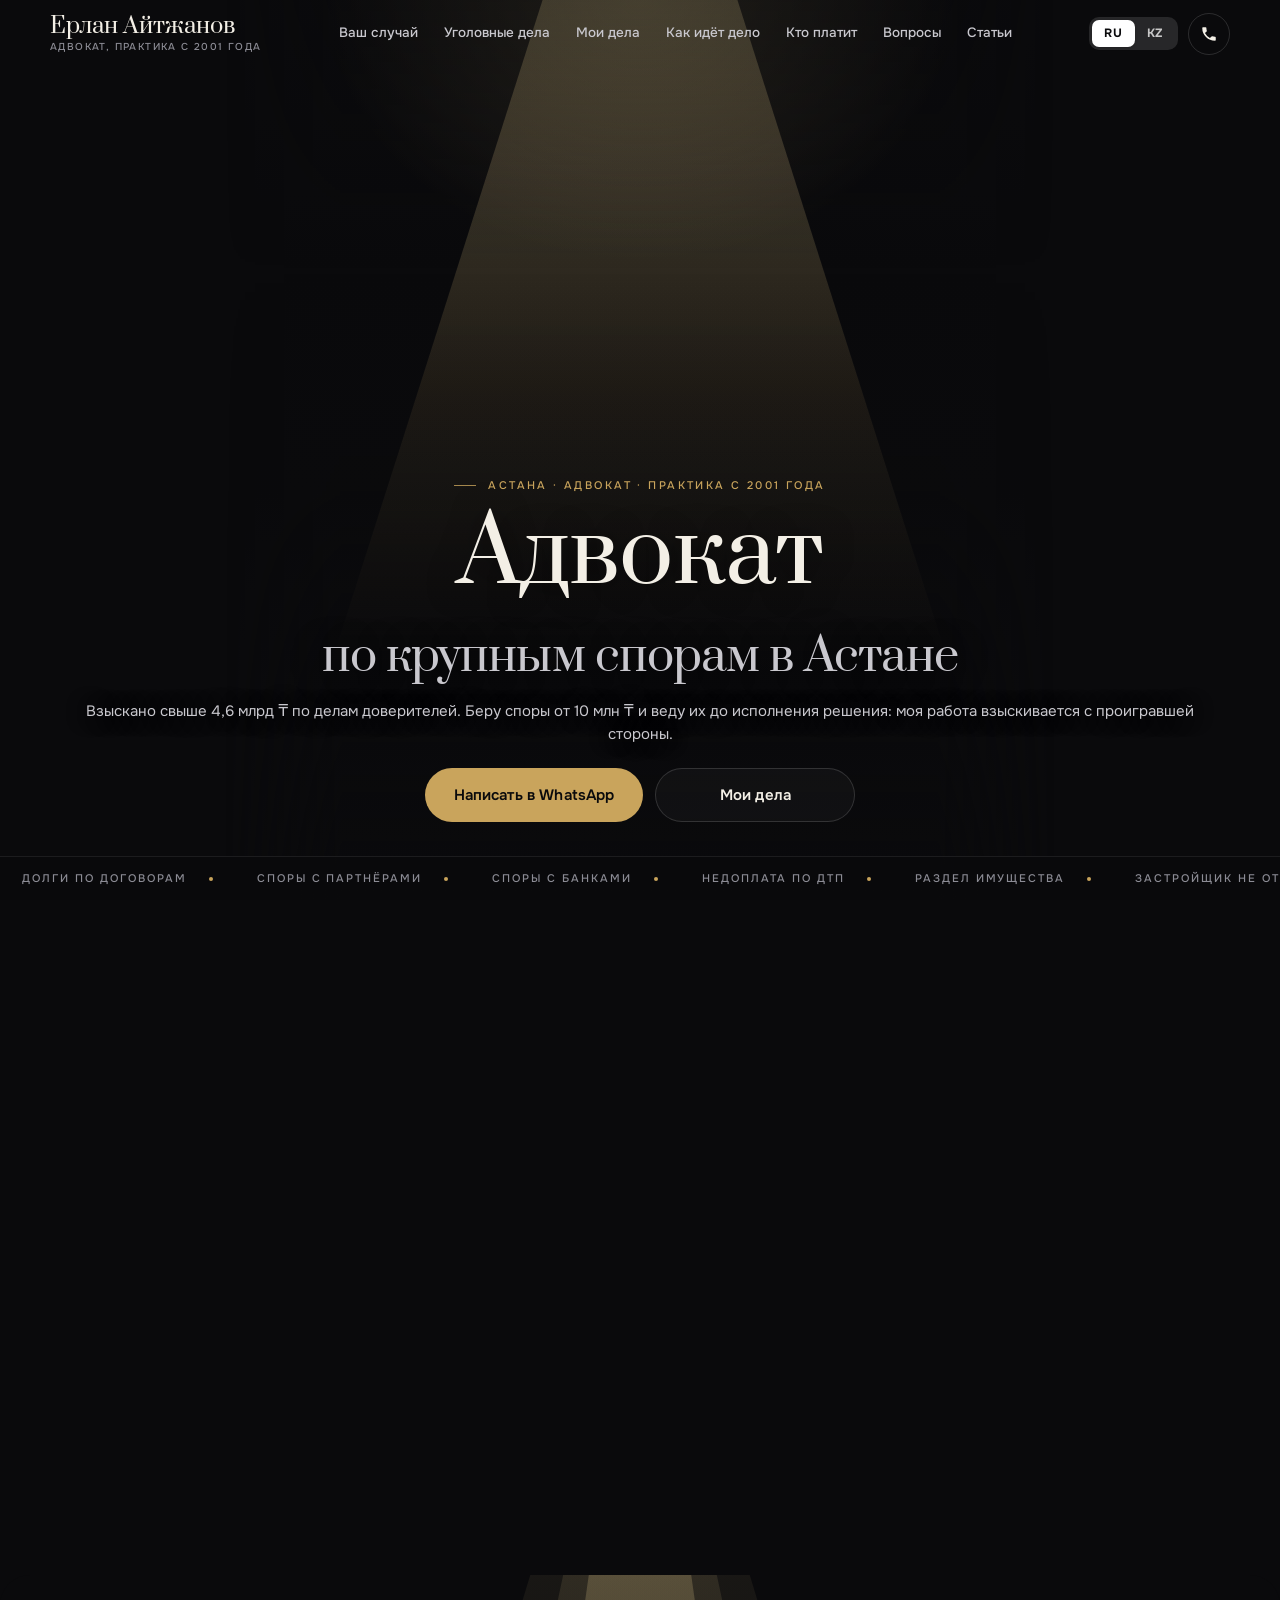
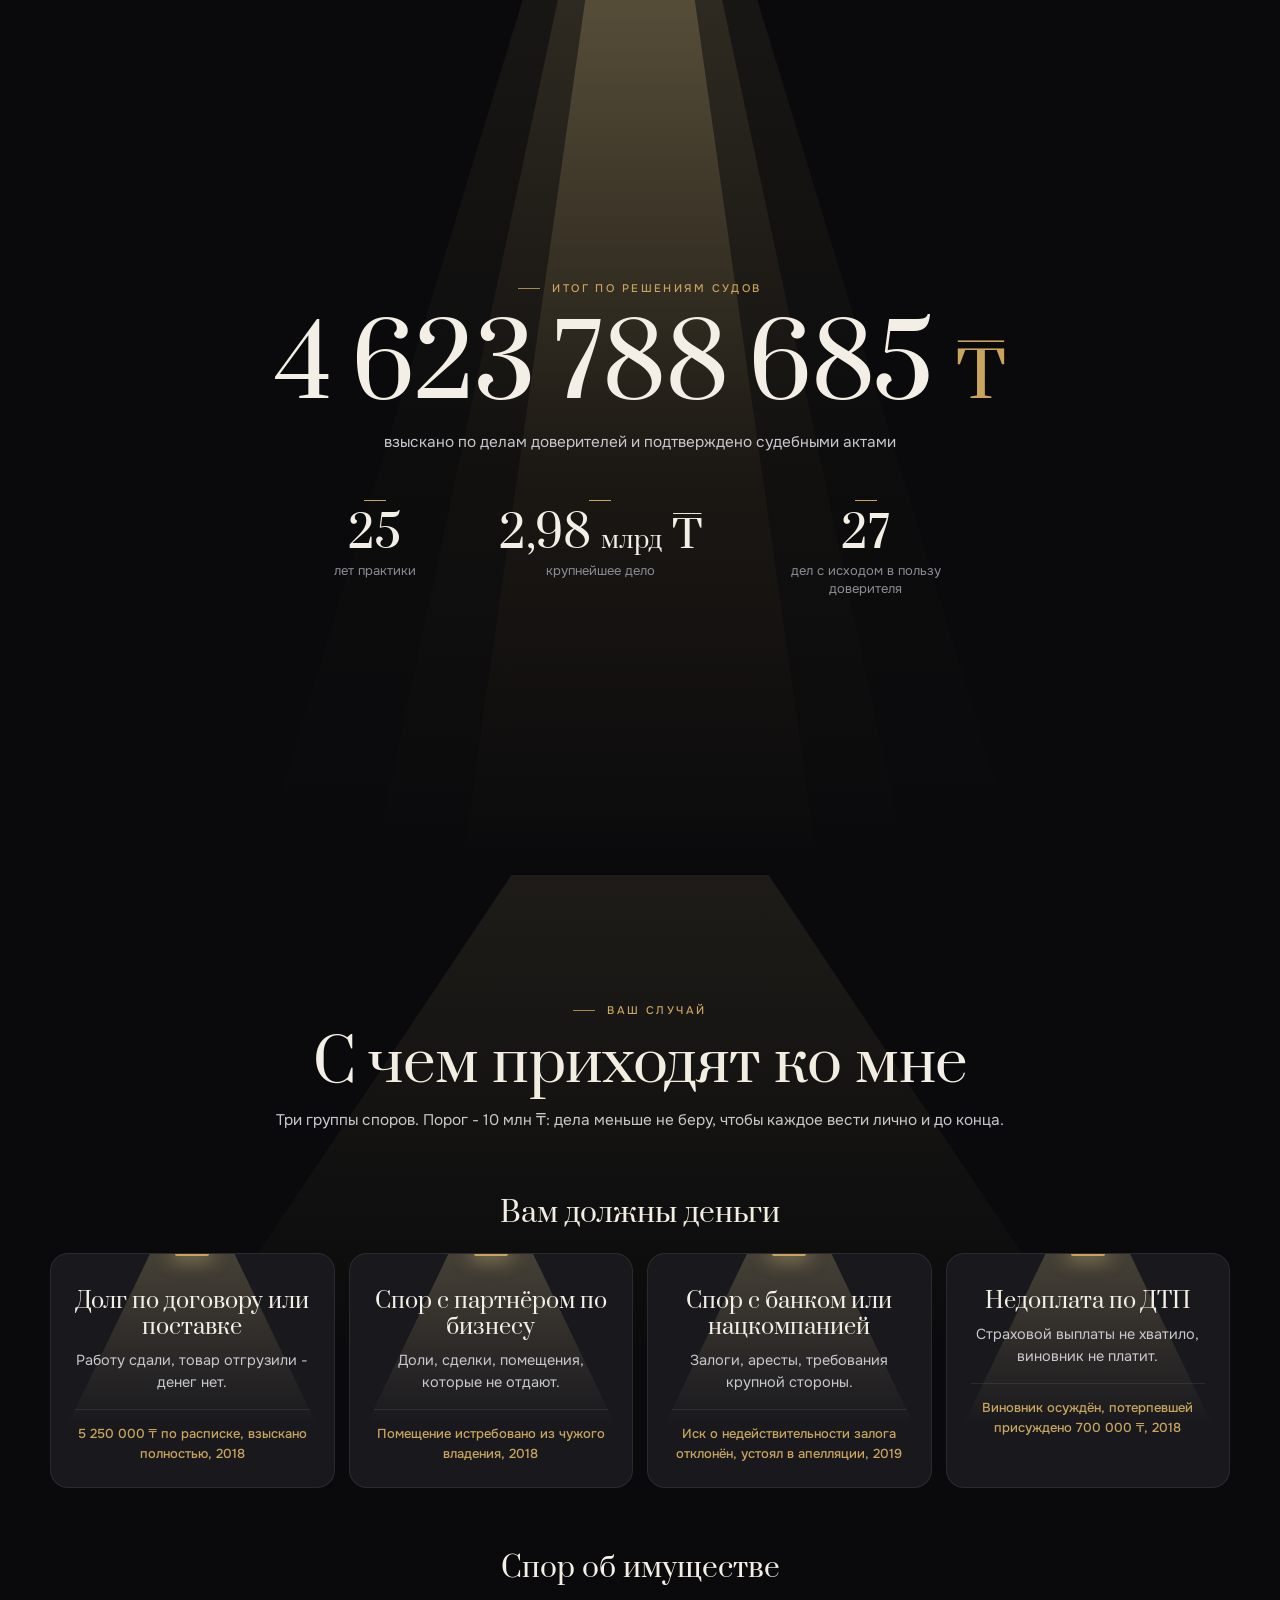
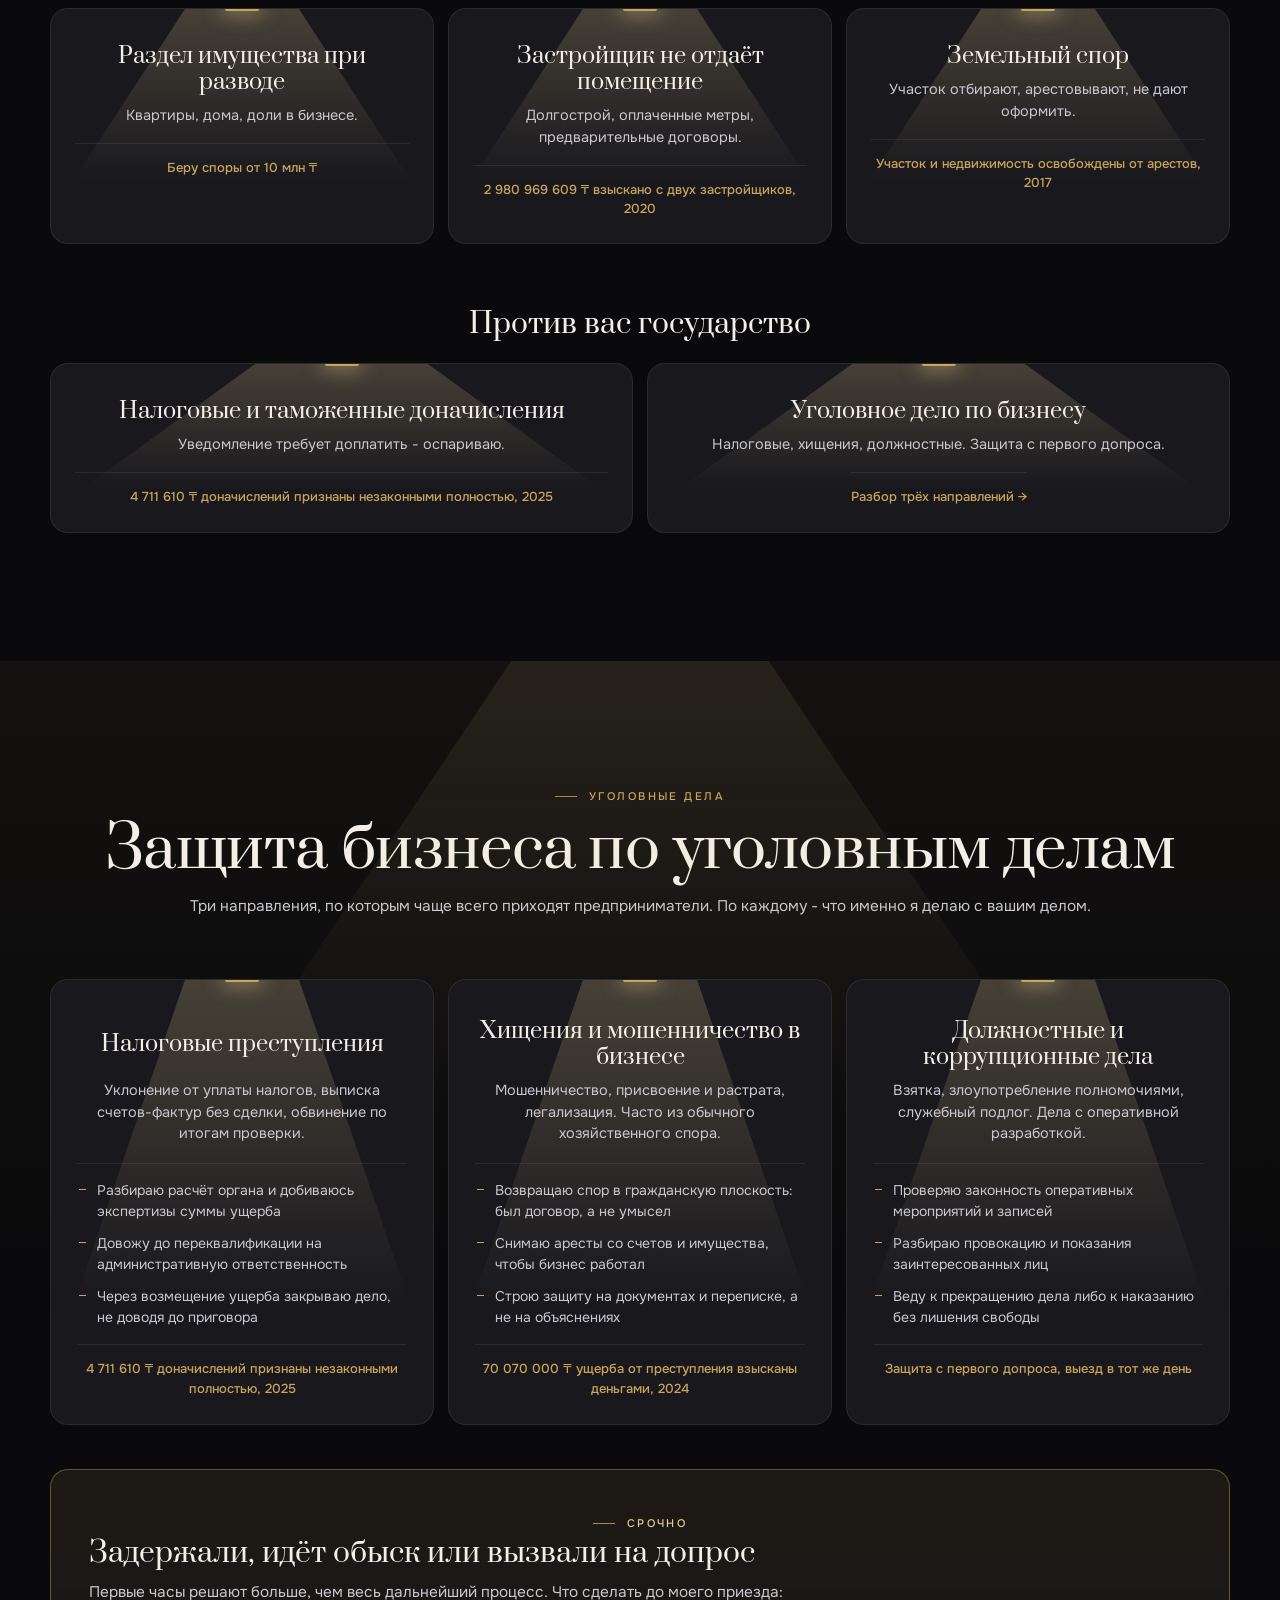
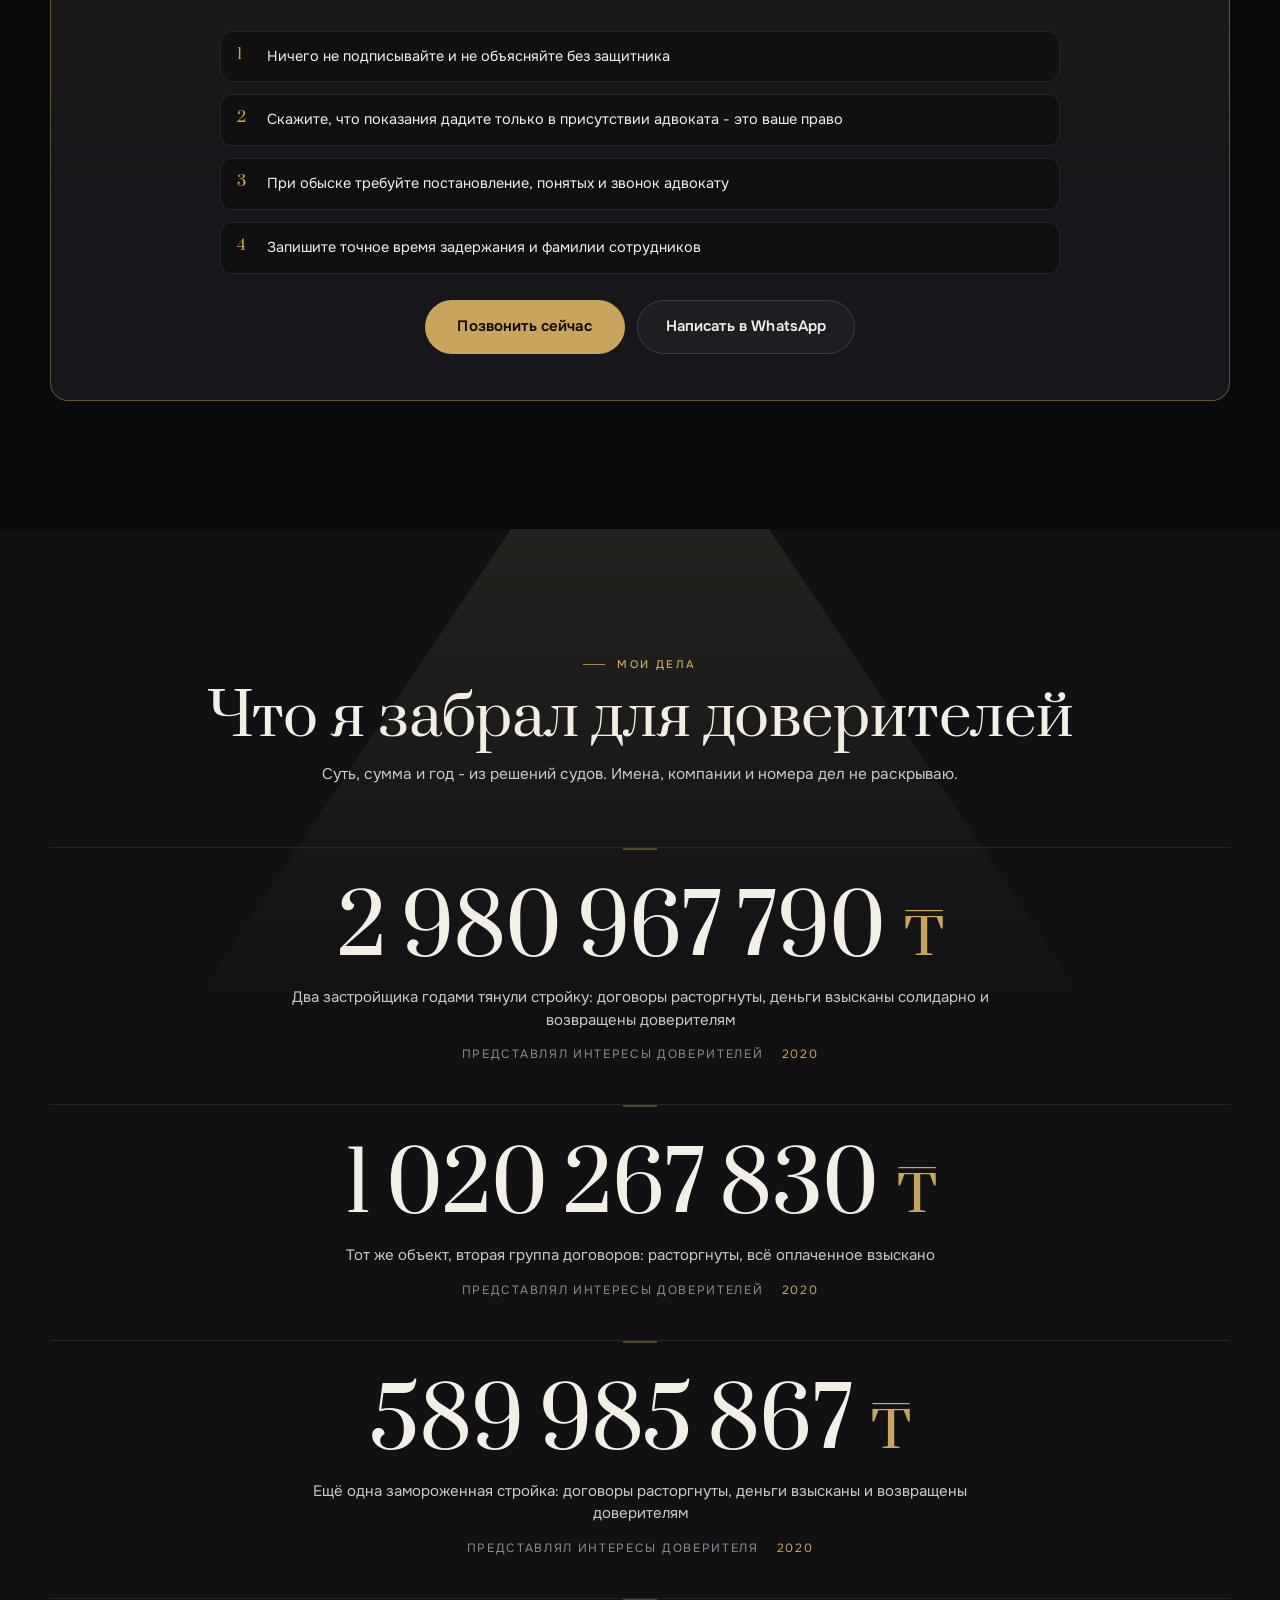
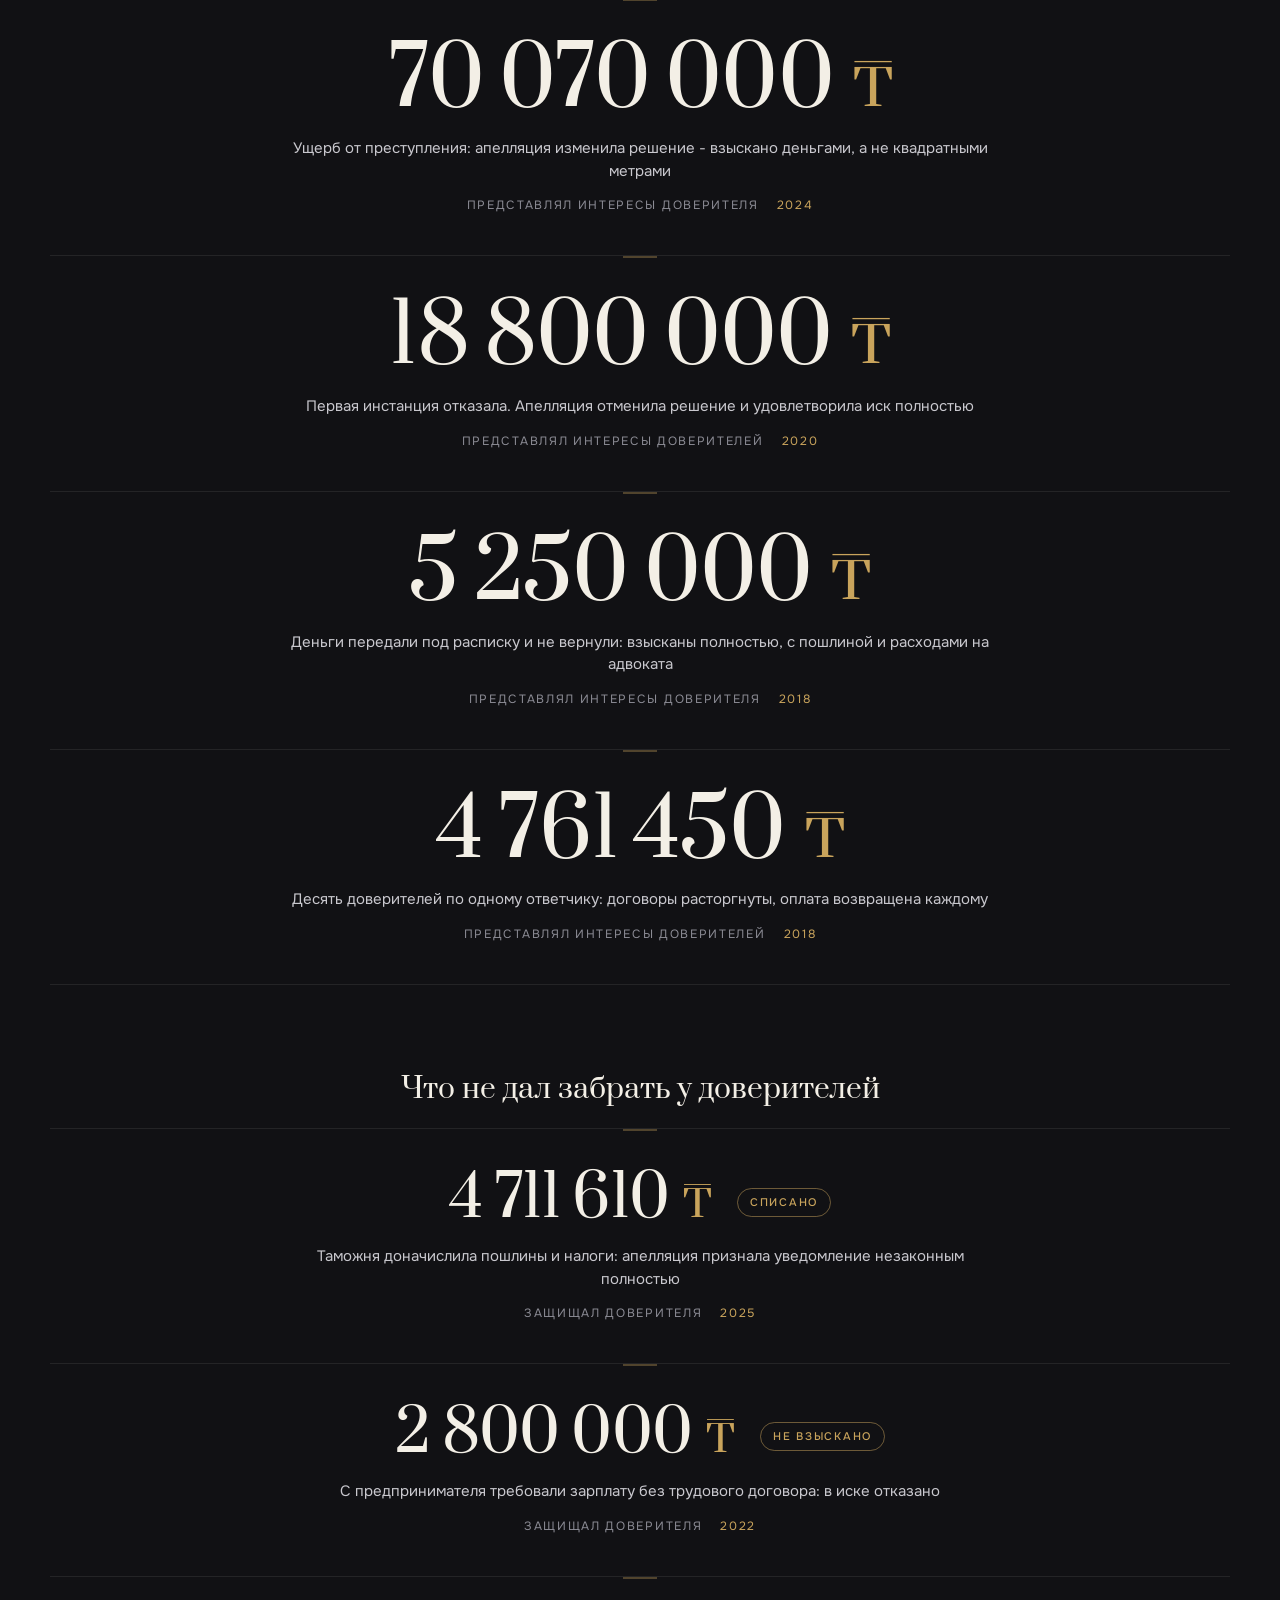
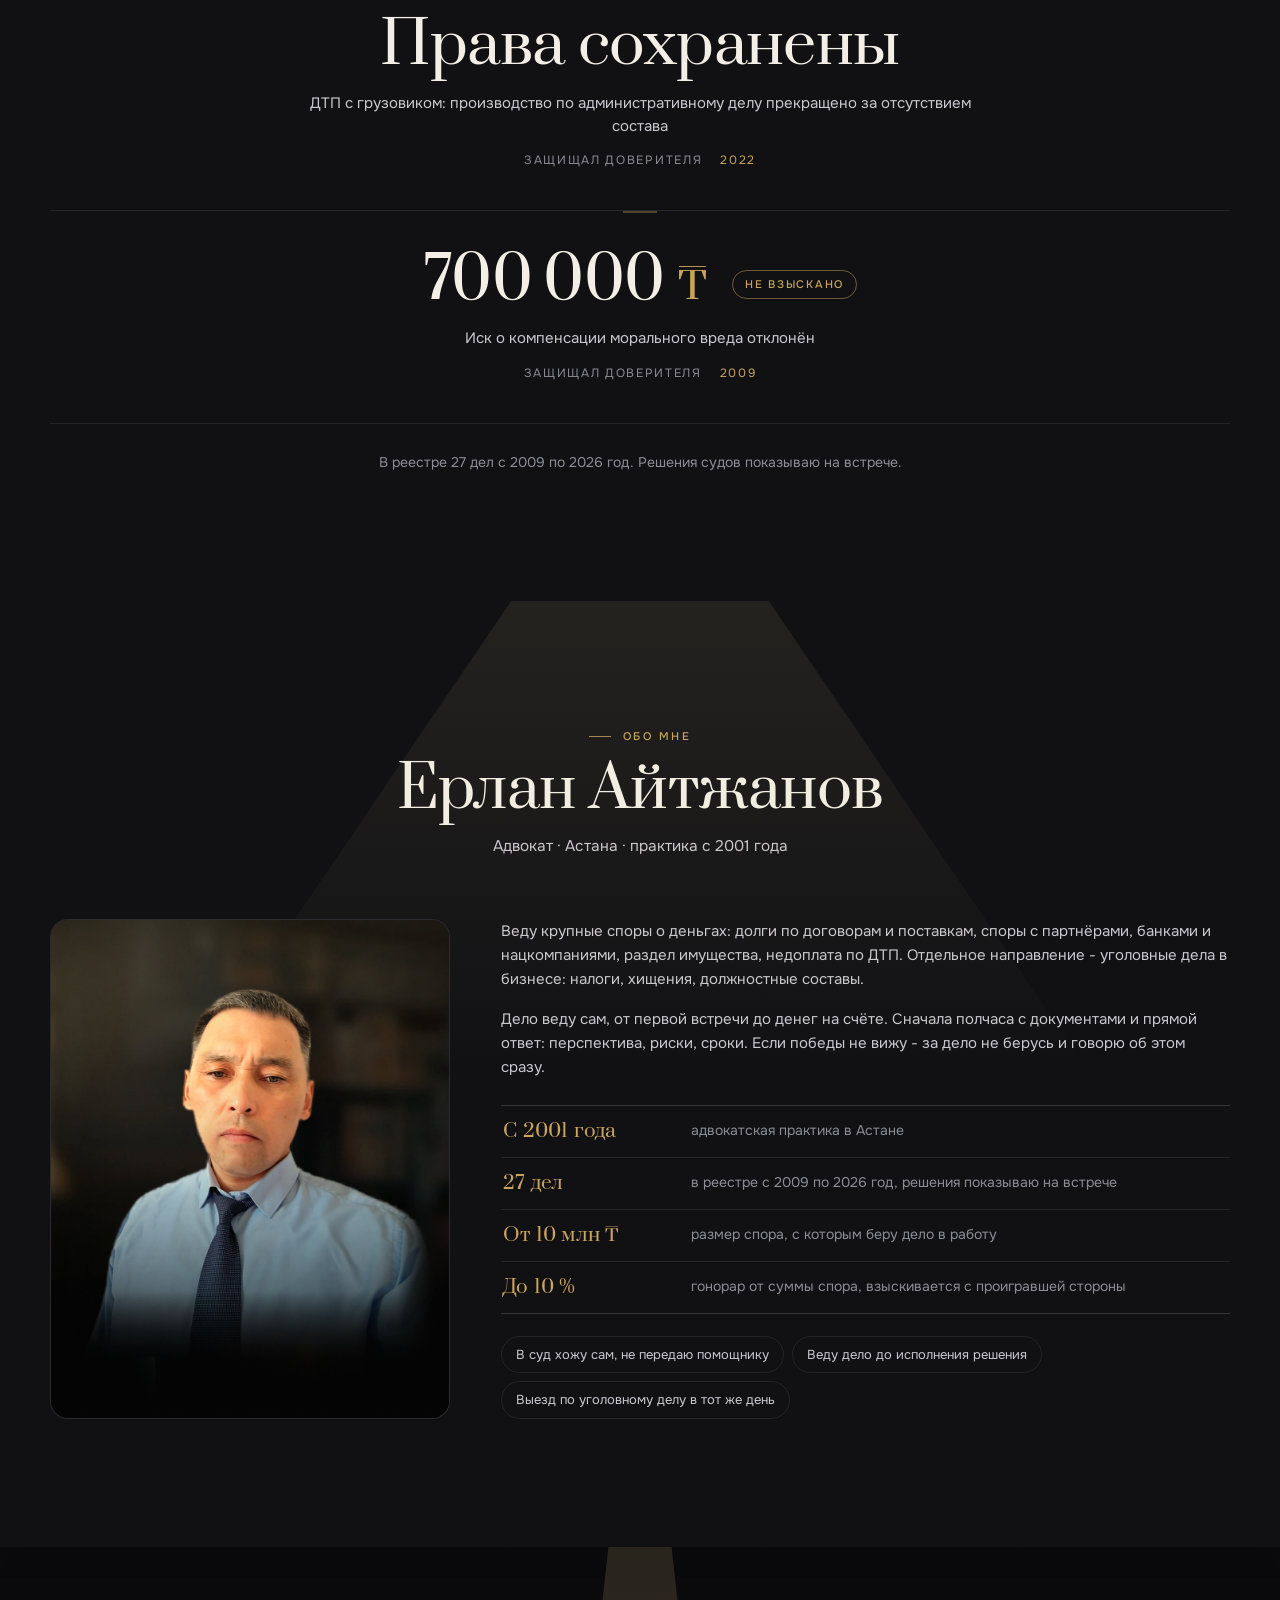
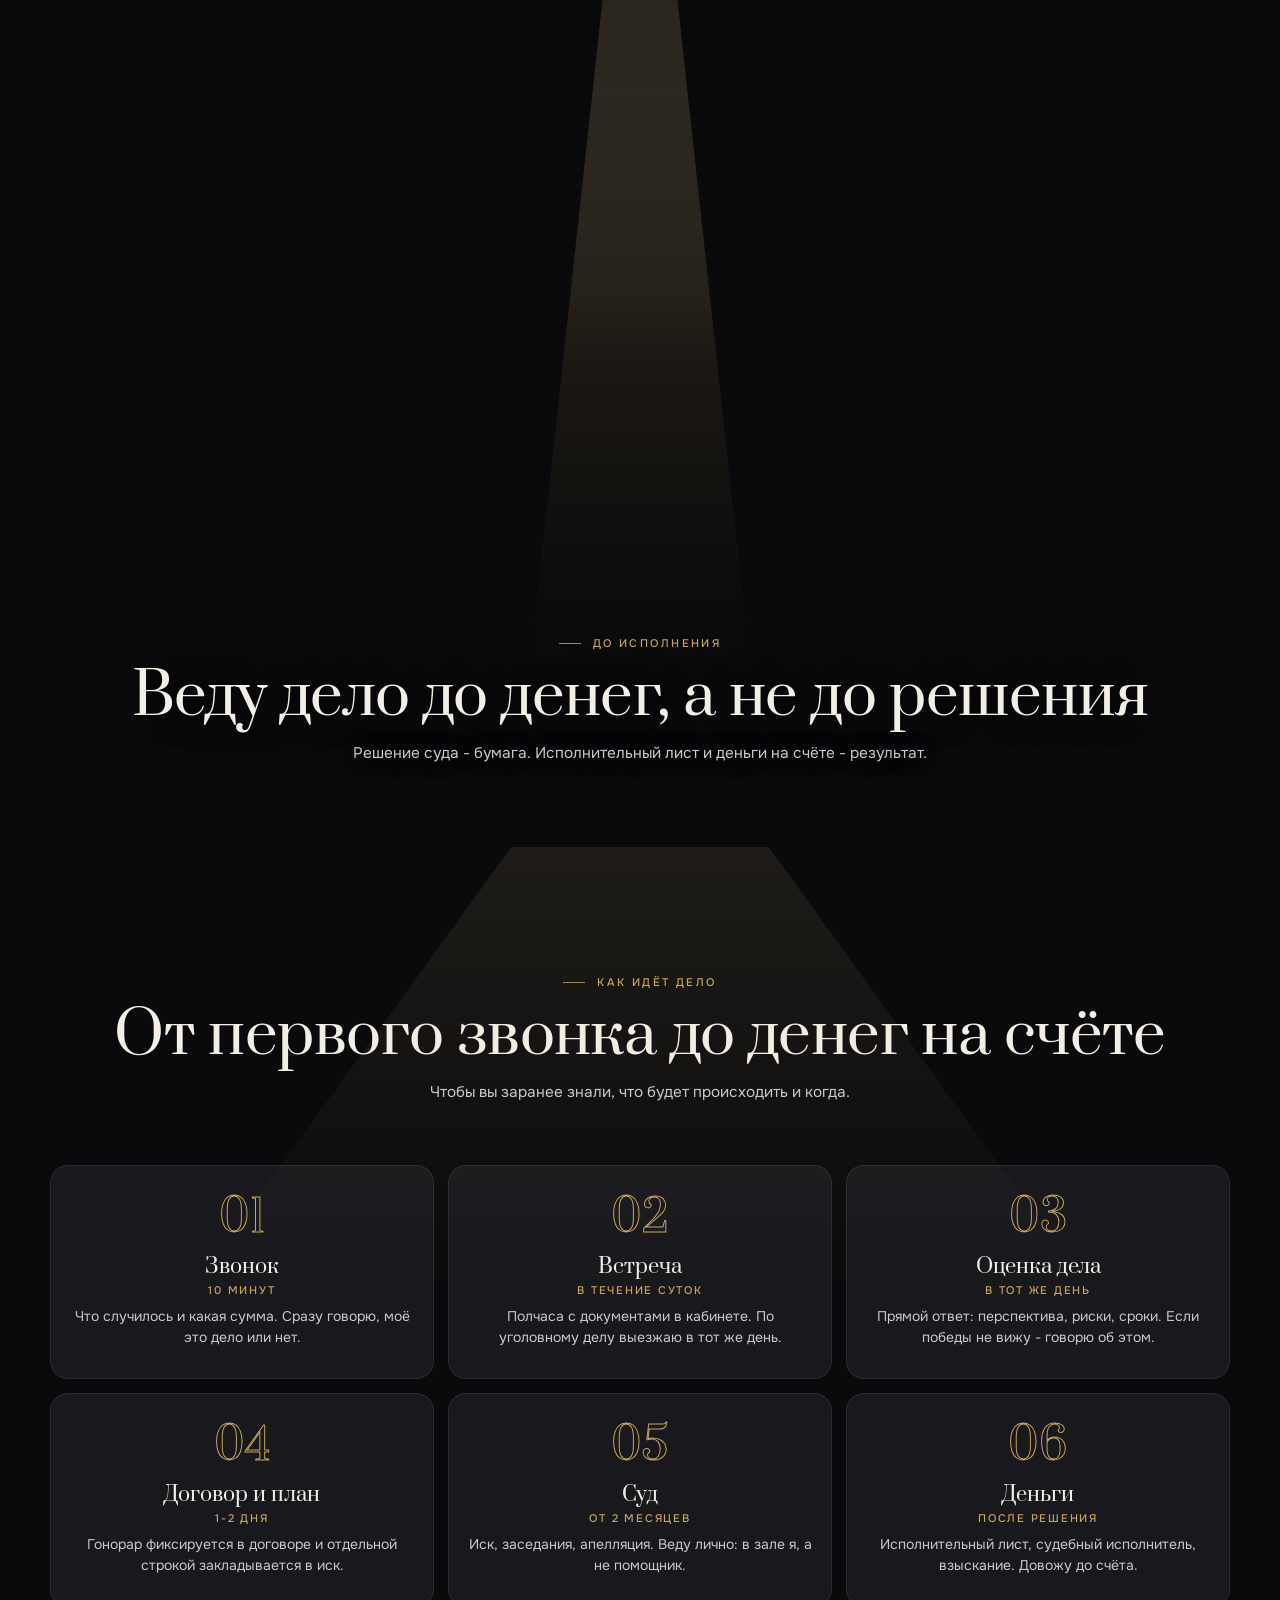
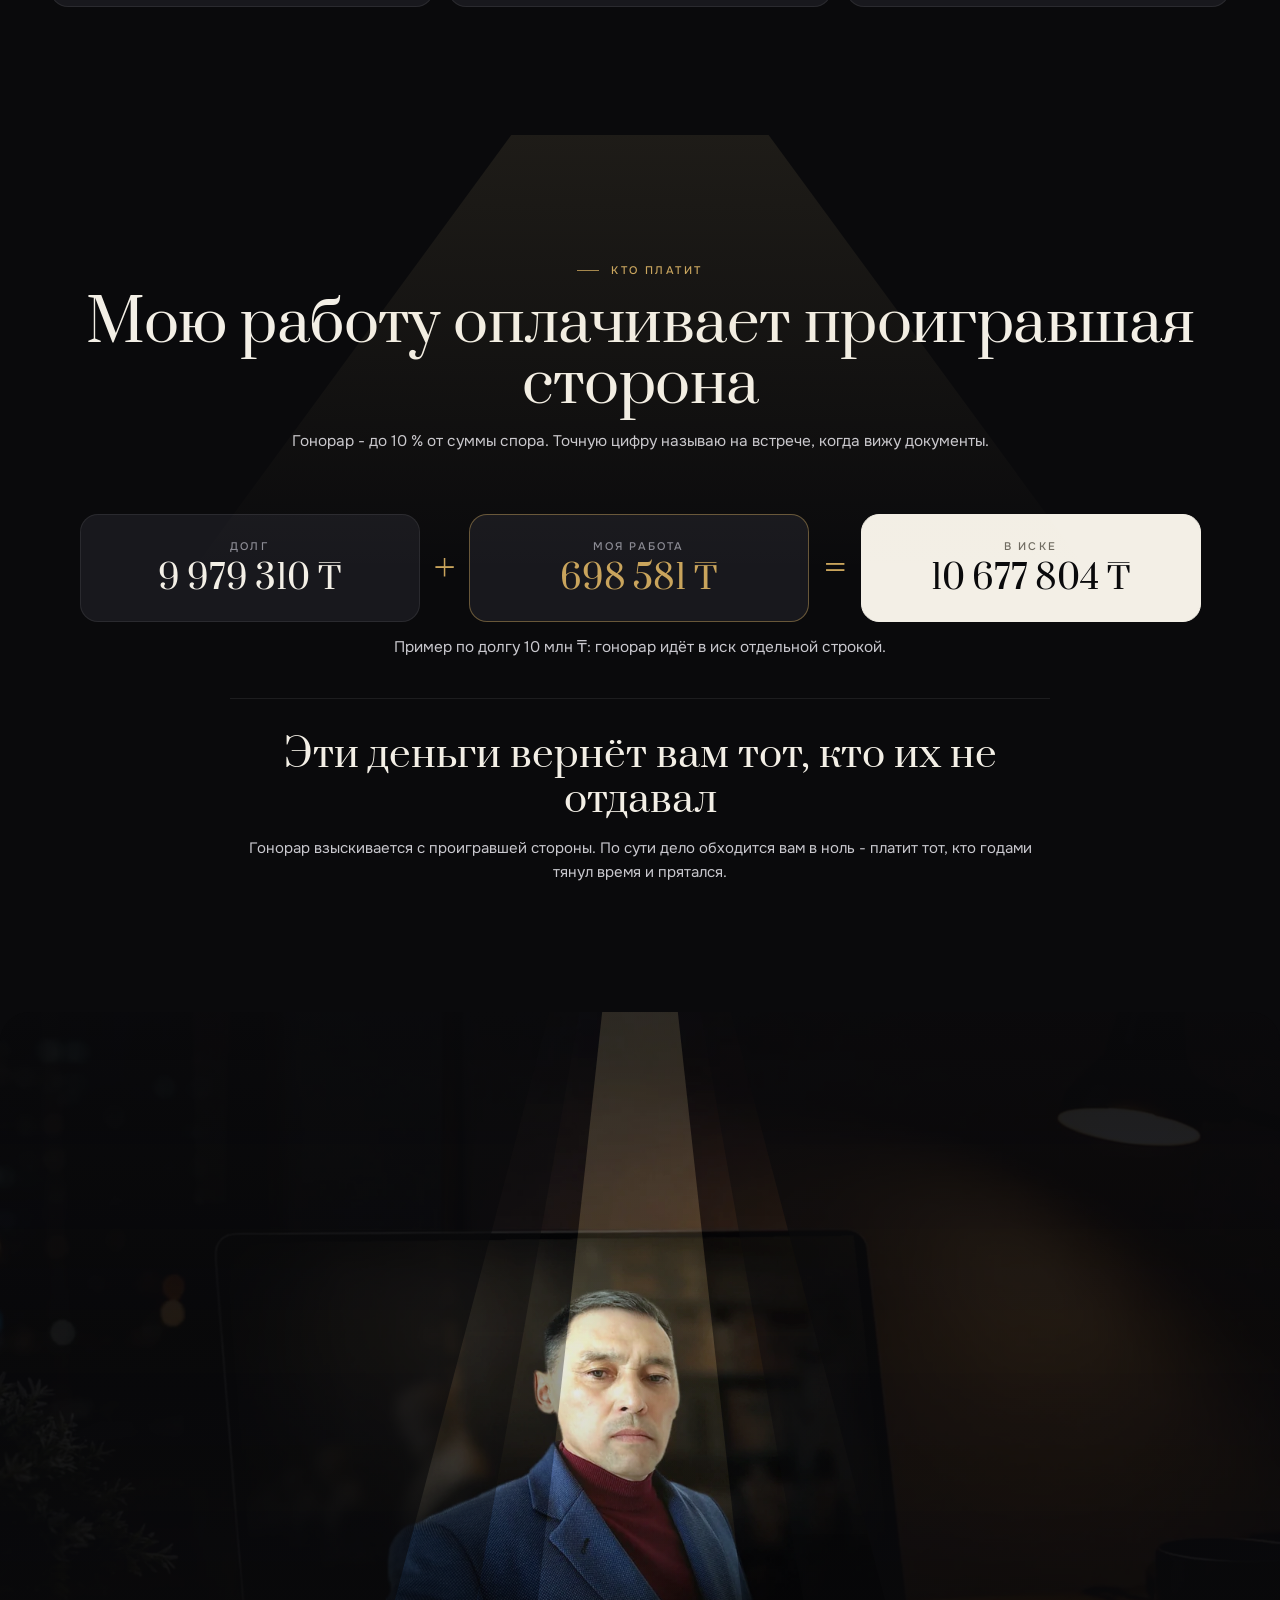
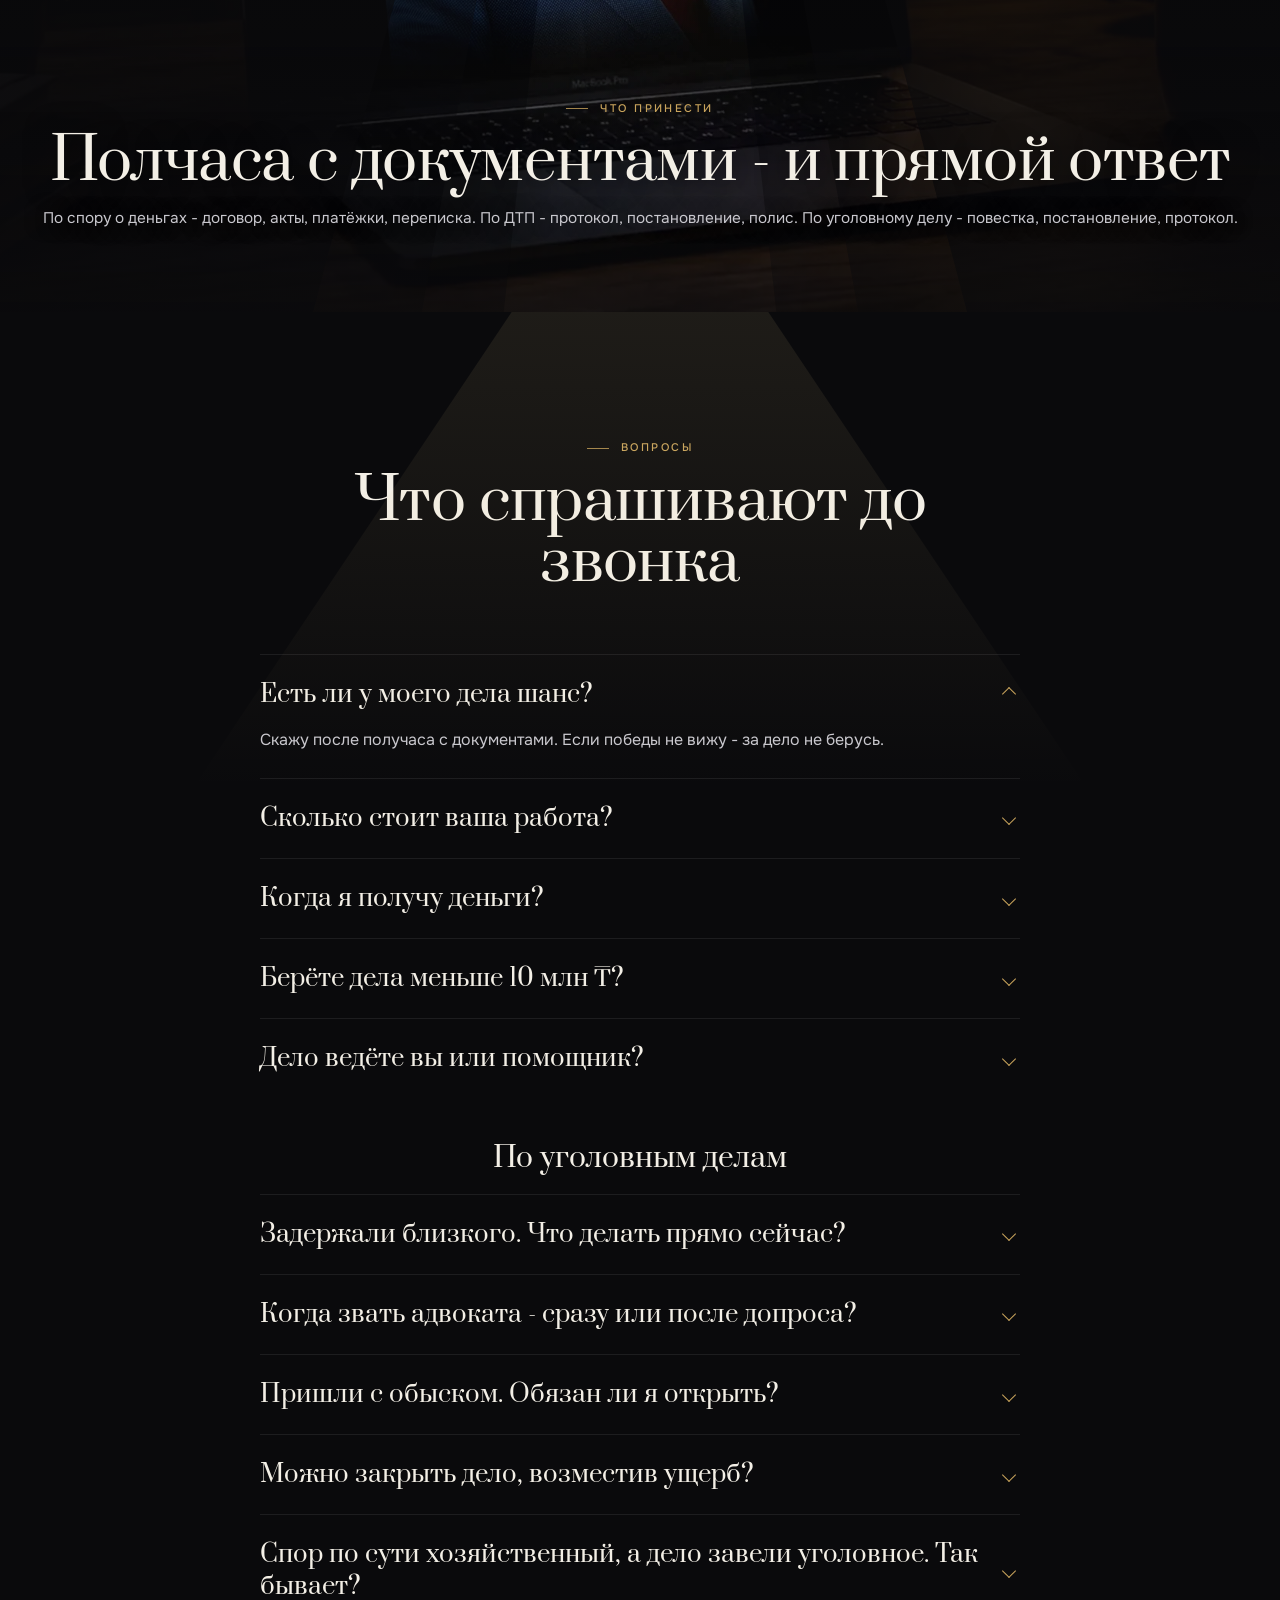
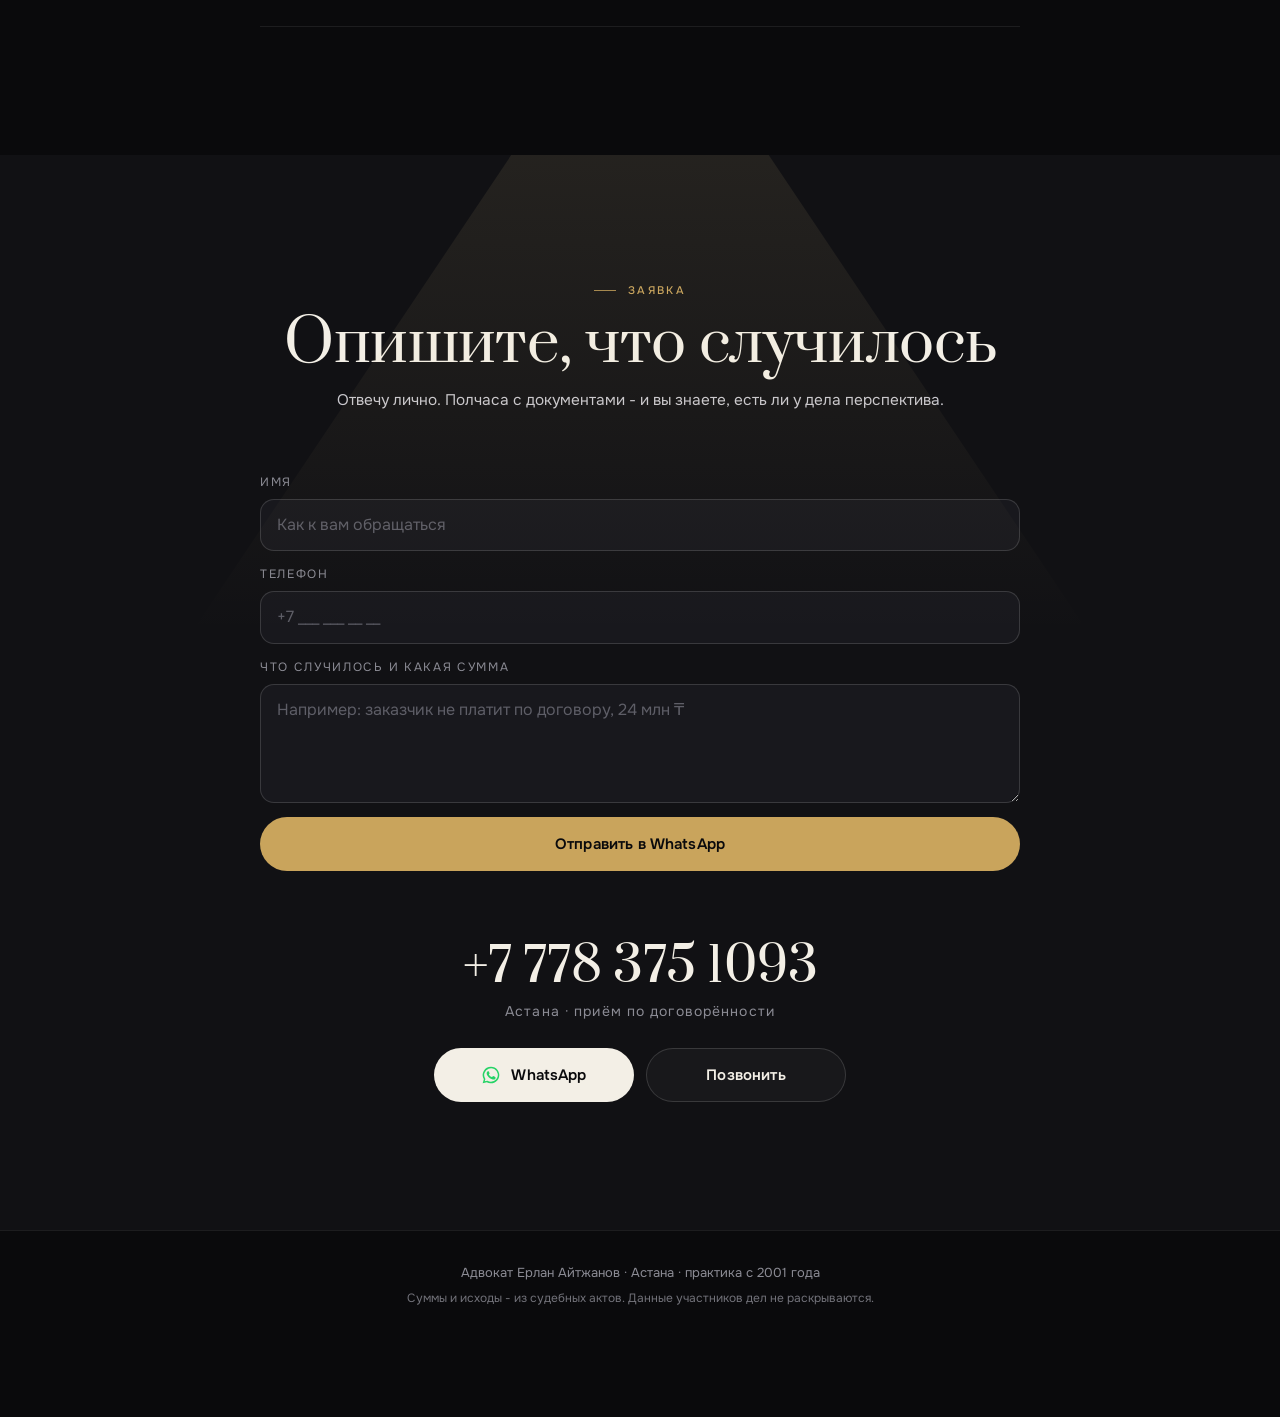
==== commit 0afd65e2: "SEO: title и description под «адвокат в Астане», город в H1, JSON-LD (юрпрактика, адвокат, FAQ), .ht" ====
--- a/index.html
+++ b/index.html
@@ -13,18 +13,20 @@
        4) script.js - константа WA (номер WhatsApp для формы)
      ═══════════════════════════════════════════════════════════════════ -->
 
-<title>Адвокат Ерлан Айтжанов, Астана: крупные споры и уголовные дела в бизнесе</title>
-<meta name="description" content="Адвокат в Астане: крупные споры о деньгах и имуществе и уголовные дела в бизнесе - налоговые, хищения, должностные. Практика с 2001 года, по делам доверителей взыскано свыше 4,6 млрд тенге. Гонорар до 10 % и взыскивается с проигравшей стороны.">
+<title>Адвокат в Астане Ерлан Айтжанов - крупные споры и уголовные дела</title>
+<meta name="description" content="Адвокат в Астане с 2001 года: взыскание долгов, споры об имуществе, налоговые и уголовные дела в бизнесе. Взыскано свыше 4,6 млрд ₸. Гонорар до 10 %.">
 
 <meta name="robots" content="index,follow">
 <meta name="theme-color" content="#0A0A0C">
 
 <meta property="og:type" content="website">
 <meta property="og:url" content="https://advokataitzhanov.kz/">
-<meta property="og:title" content="Адвокат Ерлан Айтжанов Крупные споры о деньгах и имуществе">
-<meta property="og:description" content="Практика с 2001 года. По делам доверителей взыскано свыше 4,6 млрд тенге. Крупные споры и уголовные дела в бизнесе. Мой гонорар взыскивается с проигравшей стороны.">
+<meta property="og:title" content="Адвокат в Астане Ерлан Айтжанов - крупные споры и уголовные дела">
+<meta property="og:description" content="Адвокат в Астане с 2001 года: взыскание долгов, споры об имуществе, налоговые и уголовные дела в бизнесе. Взыскано свыше 4,6 млрд ₸. Гонорар до 10 %.">
 <meta property="og:image" content="https://advokataitzhanov.kz/assets/og-image.jpg?v=20260910-1">
 <meta property="og:locale" content="ru_RU">
+<meta property="og:locale:alternate" content="kk_KZ">
+<meta property="og:site_name" content="Адвокат Ерлан Айтжанов">
 <meta name="twitter:card" content="summary_large_image">
 
 <link rel="canonical" href="https://advokataitzhanov.kz/">
@@ -43,7 +45,7 @@
 <link rel="preconnect" href="https://fonts.googleapis.com">
 <link rel="preconnect" href="https://fonts.gstatic.com" crossorigin>
 <link href="https://fonts.googleapis.com/css2?family=Prata&family=Onest:wght@400;500;600&display=swap" rel="stylesheet">
-<link rel="stylesheet" href="styles.css?v=20260911-1">
+<link rel="stylesheet" href="styles.css?v=20260911-2">
 <link rel="preload" as="image" href="assets/portrait.webp?v=20260910-1" media="(min-width:641px)" fetchpriority="high">
 <link rel="preload" as="image" href="assets/portrait-m.webp?v=20260910-1" media="(max-width:640px)" fetchpriority="high">
 
@@ -56,18 +58,259 @@
 
 <script type="application/ld+json">
 {
-  "@context": "https://schema.org",
-  "@type": "Attorney",
-  "name": "Адвокат Ерлан Айтжанов",
-  "description": "Адвокат по крупным спорам о деньгах и имуществе и по уголовным делам в бизнесе. Практика с 2001 года.",
-  "url": "https://advokataitzhanov.kz/",
-  "image": "https://advokataitzhanov.kz/assets/og-image.jpg",
-  "telephone": "+77783751093",
-  "knowsAbout": ["Взыскание задолженности", "Споры о недвижимости", "Налоговые споры", "Налоговые преступления", "Хищения и мошенничество в бизнесе", "Должностные и коррупционные дела"],
-  "areaServed": "Астана, Казахстан",
-  "address": {"@type": "PostalAddress", "addressLocality": "Астана", "addressCountry": "KZ"},
-  "foundingDate": "2001",
-  "priceRange": "от 10 000 000 KZT"
+ "@context": "https://schema.org",
+ "@graph": [
+  {
+   "@type": "WebSite",
+   "@id": "https://advokataitzhanov.kz/#website",
+   "url": "https://advokataitzhanov.kz/",
+   "name": "Адвокат Ерлан Айтжанов",
+   "inLanguage": [
+    "ru",
+    "kk"
+   ]
+  },
+  {
+   "@type": "Person",
+   "@id": "https://advokataitzhanov.kz/#erlan",
+   "name": "Ерлан Айтжанов",
+   "jobTitle": "Адвокат",
+   "image": "https://advokataitzhanov.kz/assets/erlan-galstuk.webp",
+   "url": "https://advokataitzhanov.kz/",
+   "telephone": "+77783751093",
+   "worksFor": {
+    "@id": "https://advokataitzhanov.kz/#practice"
+   },
+   "knowsLanguage": [
+    "ru",
+    "kk"
+   ]
+  },
+  {
+   "@type": [
+    "Attorney",
+    "LegalService"
+   ],
+   "@id": "https://advokataitzhanov.kz/#practice",
+   "name": "Адвокат Ерлан Айтжанов",
+   "url": "https://advokataitzhanov.kz/",
+   "image": "https://advokataitzhanov.kz/assets/og-image.jpg",
+   "logo": "https://advokataitzhanov.kz/assets/favicon-180.png",
+   "description": "Адвокат в Астане по крупным спорам о деньгах и имуществе и по уголовным делам в бизнесе. Практика с 2001 года.",
+   "telephone": "+77783751093",
+   "founder": {
+    "@id": "https://advokataitzhanov.kz/#erlan"
+   },
+   "foundingDate": "2001",
+   "priceRange": "до 10 % от суммы спора",
+   "address": {
+    "@type": "PostalAddress",
+    "addressLocality": "Астана",
+    "addressCountry": "KZ"
+   },
+   "areaServed": {
+    "@type": "City",
+    "name": "Астана"
+   },
+   "availableLanguage": [
+    "ru",
+    "kk"
+   ],
+   "contactPoint": {
+    "@type": "ContactPoint",
+    "telephone": "+77783751093",
+    "contactType": "customer service",
+    "availableLanguage": [
+     "ru",
+     "kk"
+    ]
+   },
+   "knowsAbout": [
+    "Взыскание задолженности",
+    "Споры о недвижимости",
+    "Налоговые споры",
+    "Налоговые преступления",
+    "Хищения и мошенничество в бизнесе",
+    "Должностные и коррупционные дела"
+   ],
+   "hasOfferCatalog": {
+    "@type": "OfferCatalog",
+    "name": "Направления практики",
+    "itemListElement": [
+     {
+      "@type": "Offer",
+      "itemOffered": {
+       "@type": "Service",
+       "name": "Взыскание задолженности по договорам и поставкам"
+      }
+     },
+     {
+      "@type": "Offer",
+      "itemOffered": {
+       "@type": "Service",
+       "name": "Споры с партнёрами по бизнесу"
+      }
+     },
+     {
+      "@type": "Offer",
+      "itemOffered": {
+       "@type": "Service",
+       "name": "Споры с банками и национальными компаниями"
+      }
+     },
+     {
+      "@type": "Offer",
+      "itemOffered": {
+       "@type": "Service",
+       "name": "Взыскание недоплаты по ДТП"
+      }
+     },
+     {
+      "@type": "Offer",
+      "itemOffered": {
+       "@type": "Service",
+       "name": "Раздел имущества при разводе"
+      }
+     },
+     {
+      "@type": "Offer",
+      "itemOffered": {
+       "@type": "Service",
+       "name": "Споры с застройщиком"
+      }
+     },
+     {
+      "@type": "Offer",
+      "itemOffered": {
+       "@type": "Service",
+       "name": "Земельные споры"
+      }
+     },
+     {
+      "@type": "Offer",
+      "itemOffered": {
+       "@type": "Service",
+       "name": "Налоговые и таможенные доначисления"
+      }
+     },
+     {
+      "@type": "Offer",
+      "itemOffered": {
+       "@type": "Service",
+       "name": "Защита по налоговым преступлениям"
+      }
+     },
+     {
+      "@type": "Offer",
+      "itemOffered": {
+       "@type": "Service",
+       "name": "Защита по делам о хищениях и мошенничестве в бизнесе"
+      }
+     },
+     {
+      "@type": "Offer",
+      "itemOffered": {
+       "@type": "Service",
+       "name": "Защита по должностным и коррупционным делам"
+      }
+     },
+     {
+      "@type": "Offer",
+      "itemOffered": {
+       "@type": "Service",
+       "name": "Защита при задержании, обыске и допросе"
+      }
+     }
+    ]
+   }
+  },
+  {
+   "@type": "FAQPage",
+   "@id": "https://advokataitzhanov.kz/#faq",
+   "mainEntity": [
+    {
+     "@type": "Question",
+     "name": "Есть ли у моего дела шанс?",
+     "acceptedAnswer": {
+      "@type": "Answer",
+      "text": "Скажу после получаса с документами. Если победы не вижу - за дело не берусь."
+     }
+    },
+    {
+     "@type": "Question",
+     "name": "Сколько стоит ваша работа?",
+     "acceptedAnswer": {
+      "@type": "Answer",
+      "text": "До 10 % от суммы спора. Точную цифру называю на встрече. Гонорар отдельной строкой входит в иск и взыскивается с проигравшей стороны."
+     }
+    },
+    {
+     "@type": "Question",
+     "name": "Когда я получу деньги?",
+     "acceptedAnswer": {
+      "@type": "Answer",
+      "text": "После решения идёт исполнение: исполнительный лист и взыскание. Веду дело до этого этапа включительно."
+     }
+    },
+    {
+     "@type": "Question",
+     "name": "Берёте дела меньше 10 млн ₸?",
+     "acceptedAnswer": {
+      "@type": "Answer",
+      "text": "По гражданским спорам - нет. Порог нужен, чтобы каждое дело вести лично и до конца. Уголовные дела беру без порога."
+     }
+    },
+    {
+     "@type": "Question",
+     "name": "Дело ведёте вы или помощник?",
+     "acceptedAnswer": {
+      "@type": "Answer",
+      "text": "Я. В заседаниях, на допросах и в переговорах со второй стороной - лично."
+     }
+    },
+    {
+     "@type": "Question",
+     "name": "Задержали близкого. Что делать прямо сейчас?",
+     "acceptedAnswer": {
+      "@type": "Answer",
+      "text": "Звоните. Пока адвоката нет, задержанному ничего не подписывать и не объяснять - и вам тоже. Первые часы стоят дороже всего остального процесса."
+     }
+    },
+    {
+     "@type": "Question",
+     "name": "Когда звать адвоката - сразу или после допроса?",
+     "acceptedAnswer": {
+      "@type": "Answer",
+      "text": "Сразу. Показания, данные без защитника, потом исправлять намного дороже, а иногда уже нельзя."
+     }
+    },
+    {
+     "@type": "Question",
+     "name": "Пришли с обыском. Обязан ли я открыть?",
+     "acceptedAnswer": {
+      "@type": "Answer",
+      "text": "Требуйте постановление, проверьте адрес и фамилии, настаивайте на понятых и звонке адвокату. Всё, что происходит, фиксируйте и просите занести в протокол."
+     }
+    },
+    {
+     "@type": "Question",
+     "name": "Можно закрыть дело, возместив ущерб?",
+     "acceptedAnswer": {
+      "@type": "Answer",
+      "text": "По ряду экономических составов - да, и до определённой стадии. Скажу по вашему делу, когда увижу постановление и материалы."
+     }
+    },
+    {
+     "@type": "Question",
+     "name": "Спор по сути хозяйственный, а дело завели уголовное. Так бывает?",
+     "acceptedAnswer": {
+      "@type": "Answer",
+      "text": "Часто. Задача защиты - показать, что были договор и обычный расчёт, и вернуть спор в гражданский суд."
+     }
+    }
+   ]
+  }
+ ]
 }
 </script>
 </head>
@@ -133,7 +376,7 @@
     </div>
     <div class="txt hero-txt">
       <p class="kicker" data-i18n="hero.kicker">Астана · адвокат · практика с 2001 года</p>
-      <h1 class="h1 fit"><span data-i18n="hero.h1a">Адвокат</span><br><span class="h1-sub" data-i18n="hero.h1b">по крупным спорам</span></h1>
+      <h1 class="h1 fit"><span data-i18n="hero.h1a">Адвокат</span><br><span class="h1-sub" data-i18n="hero.h1b">по крупным спорам в Астане</span></h1>
       <p class="lead" data-i18n="hero.lead">Взыскано свыше 4,6 млрд ₸ по делам доверителей. Беру споры от 10 млн ₸ и веду их до исполнения решения: моя работа взыскивается с проигравшей стороны.</p>
       <div class="btns">
         <a class="btn btn-solid" href="https://wa.me/77783751093?text=%D0%97%D0%B4%D1%80%D0%B0%D0%B2%D1%81%D1%82%D0%B2%D1%83%D0%B9%D1%82%D0%B5%2C%20%D0%95%D1%80%D0%BB%D0%B0%D0%BD.%20%D0%A5%D0%BE%D1%87%D1%83%20%D0%BE%D0%B1%D1%81%D1%83%D0%B4%D0%B8%D1%82%D1%8C%20%D0%B4%D0%B5%D0%BB%D0%BE." target="_blank" rel="noopener" data-track="wa" data-i18n="btn.wa">Написать в WhatsApp</a>
@@ -608,7 +851,7 @@
   <a class="bar-wa" href="https://wa.me/77783751093" target="_blank" rel="noopener" data-track="wa">WhatsApp</a>
 </div>
 
-<script src="script.js?v=20260911-1" defer></script>
-<script src="articles.js?v=20260911-1" defer></script>
+<script src="script.js?v=20260911-2" defer></script>
+<script src="articles.js?v=20260911-2" defer></script>
 </body>
 </html>
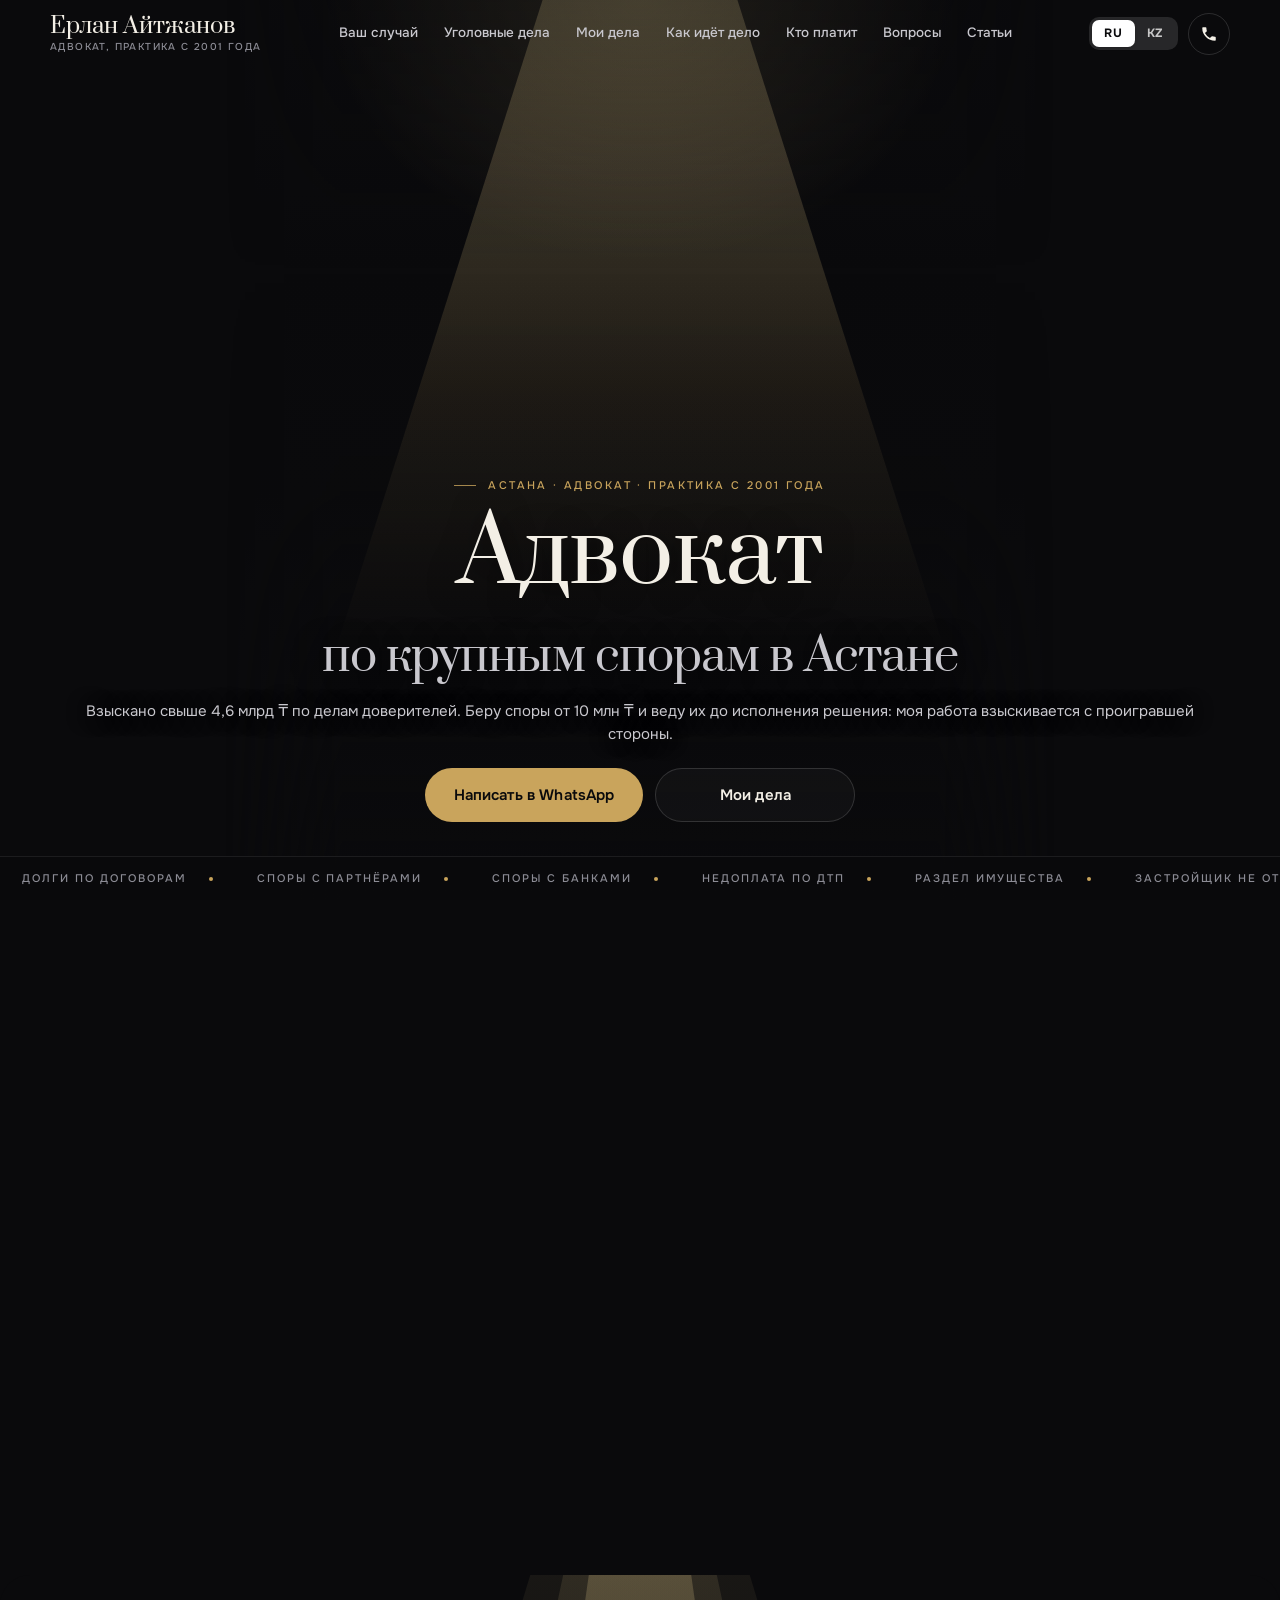
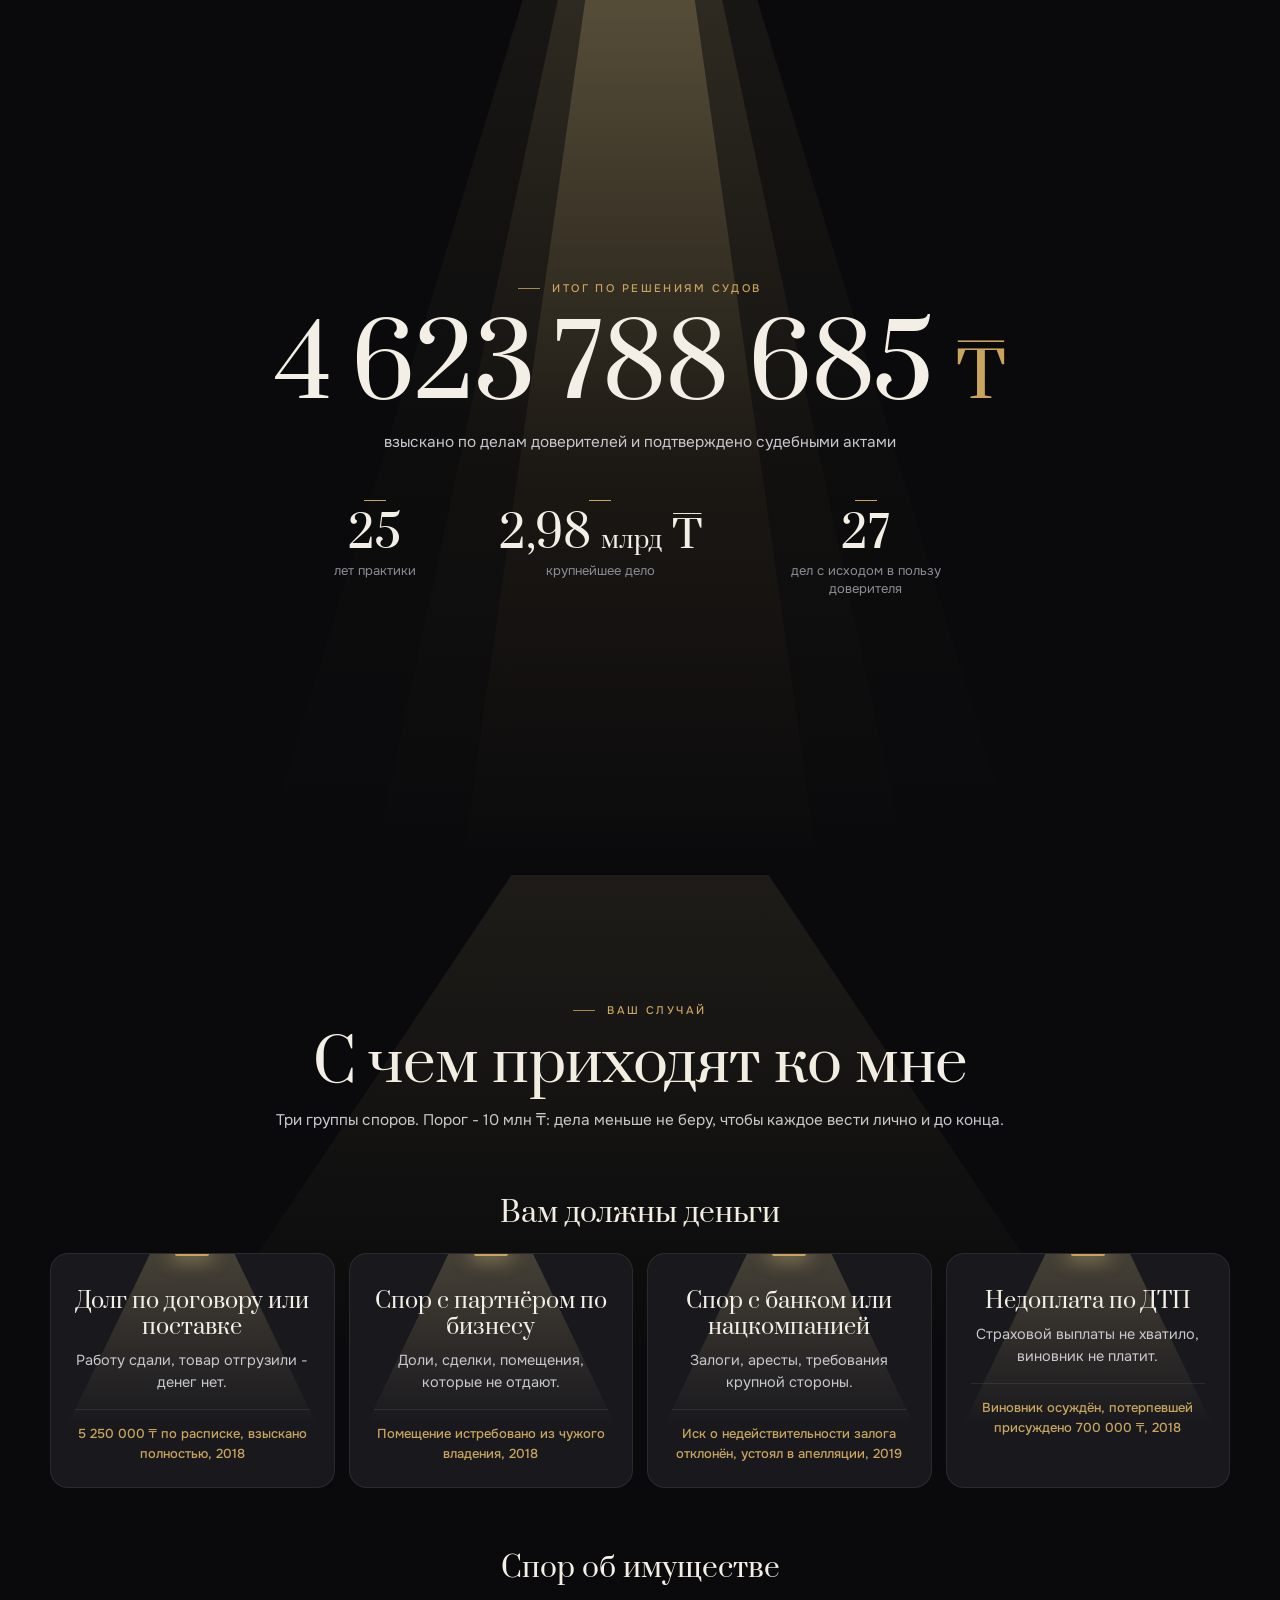
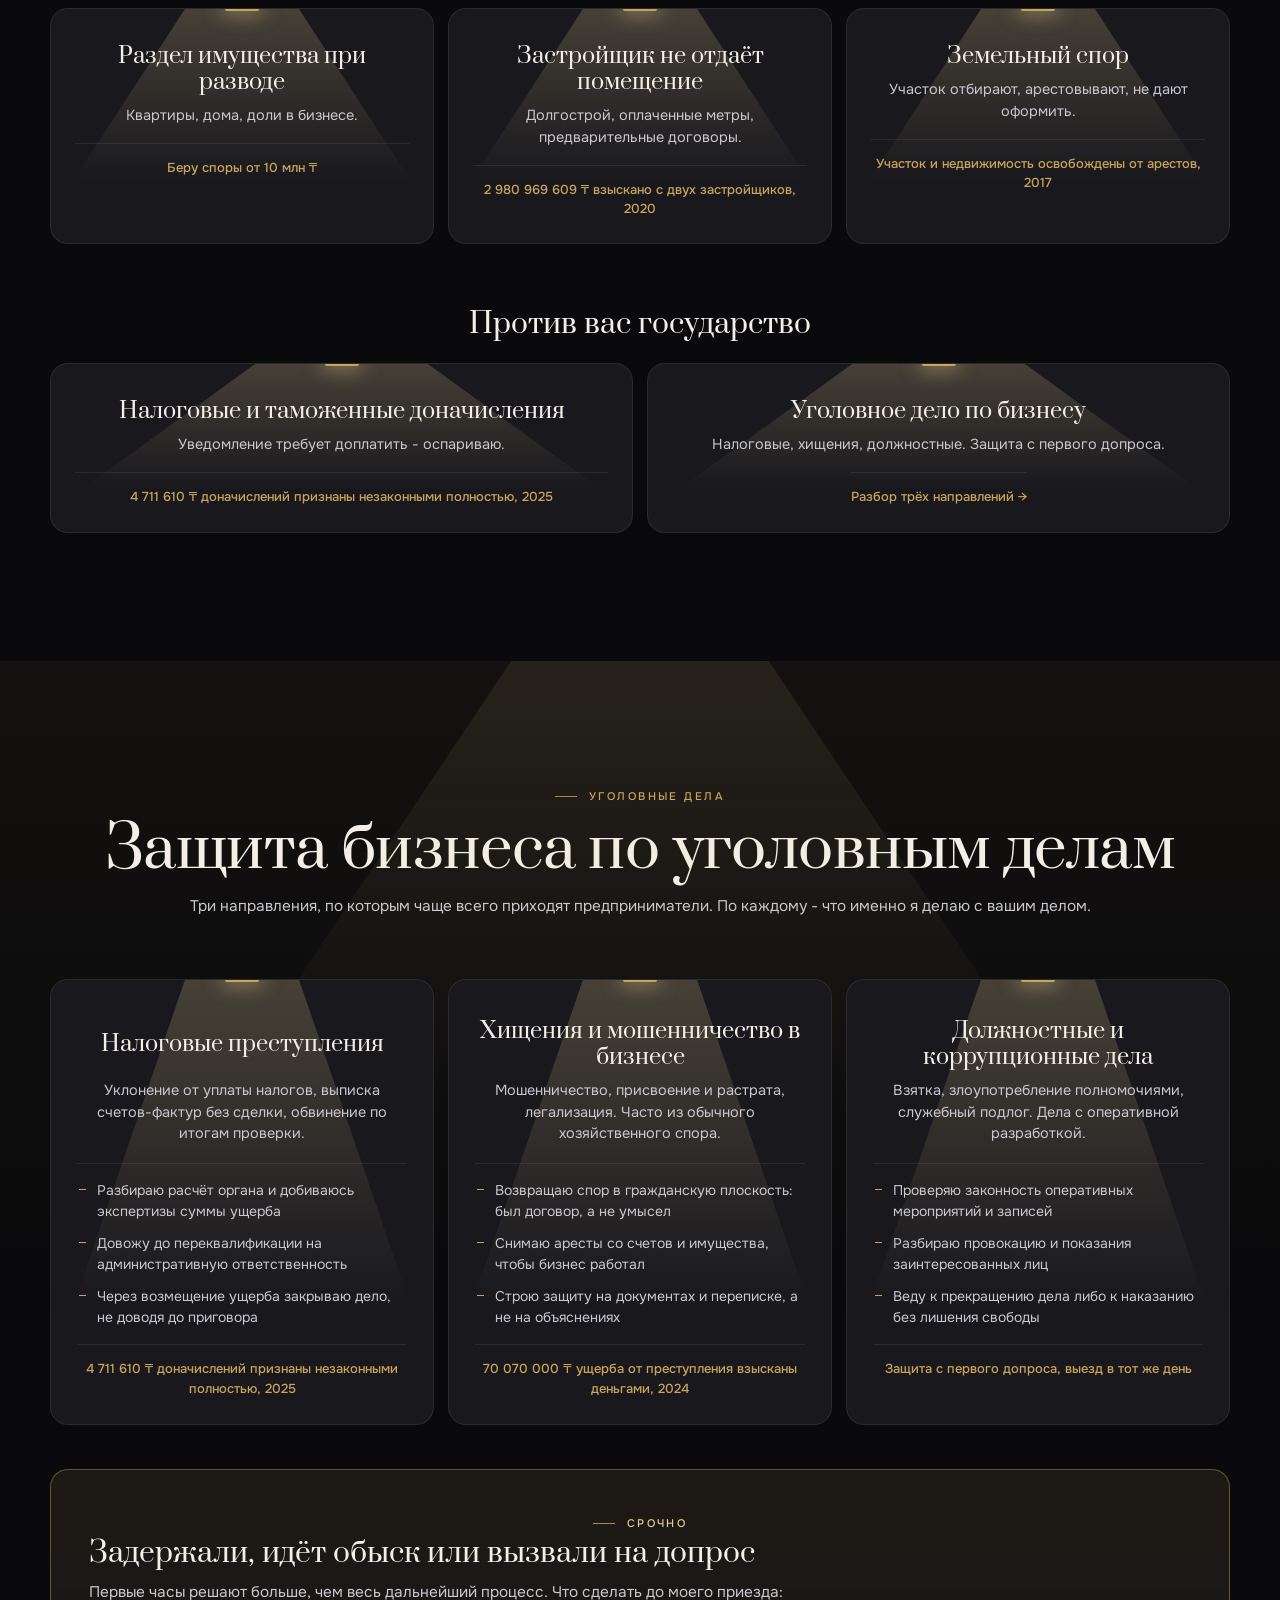
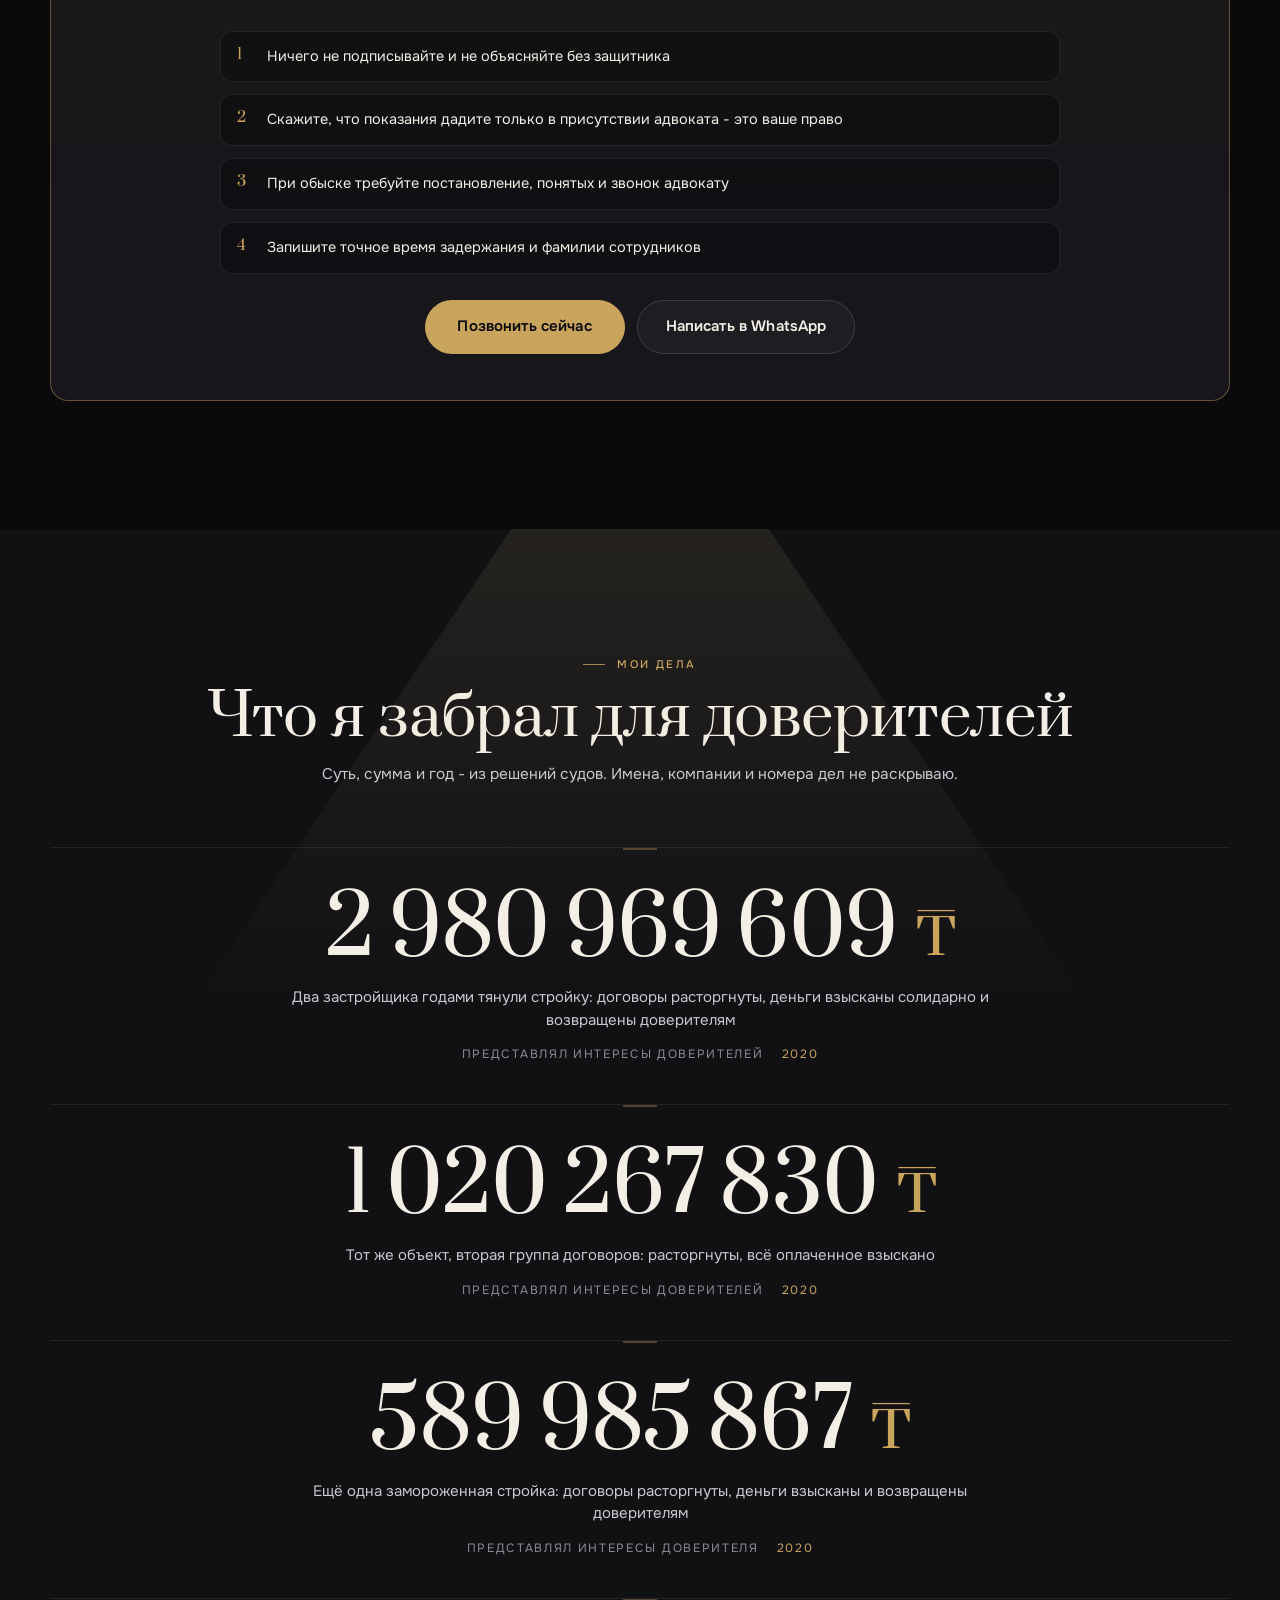
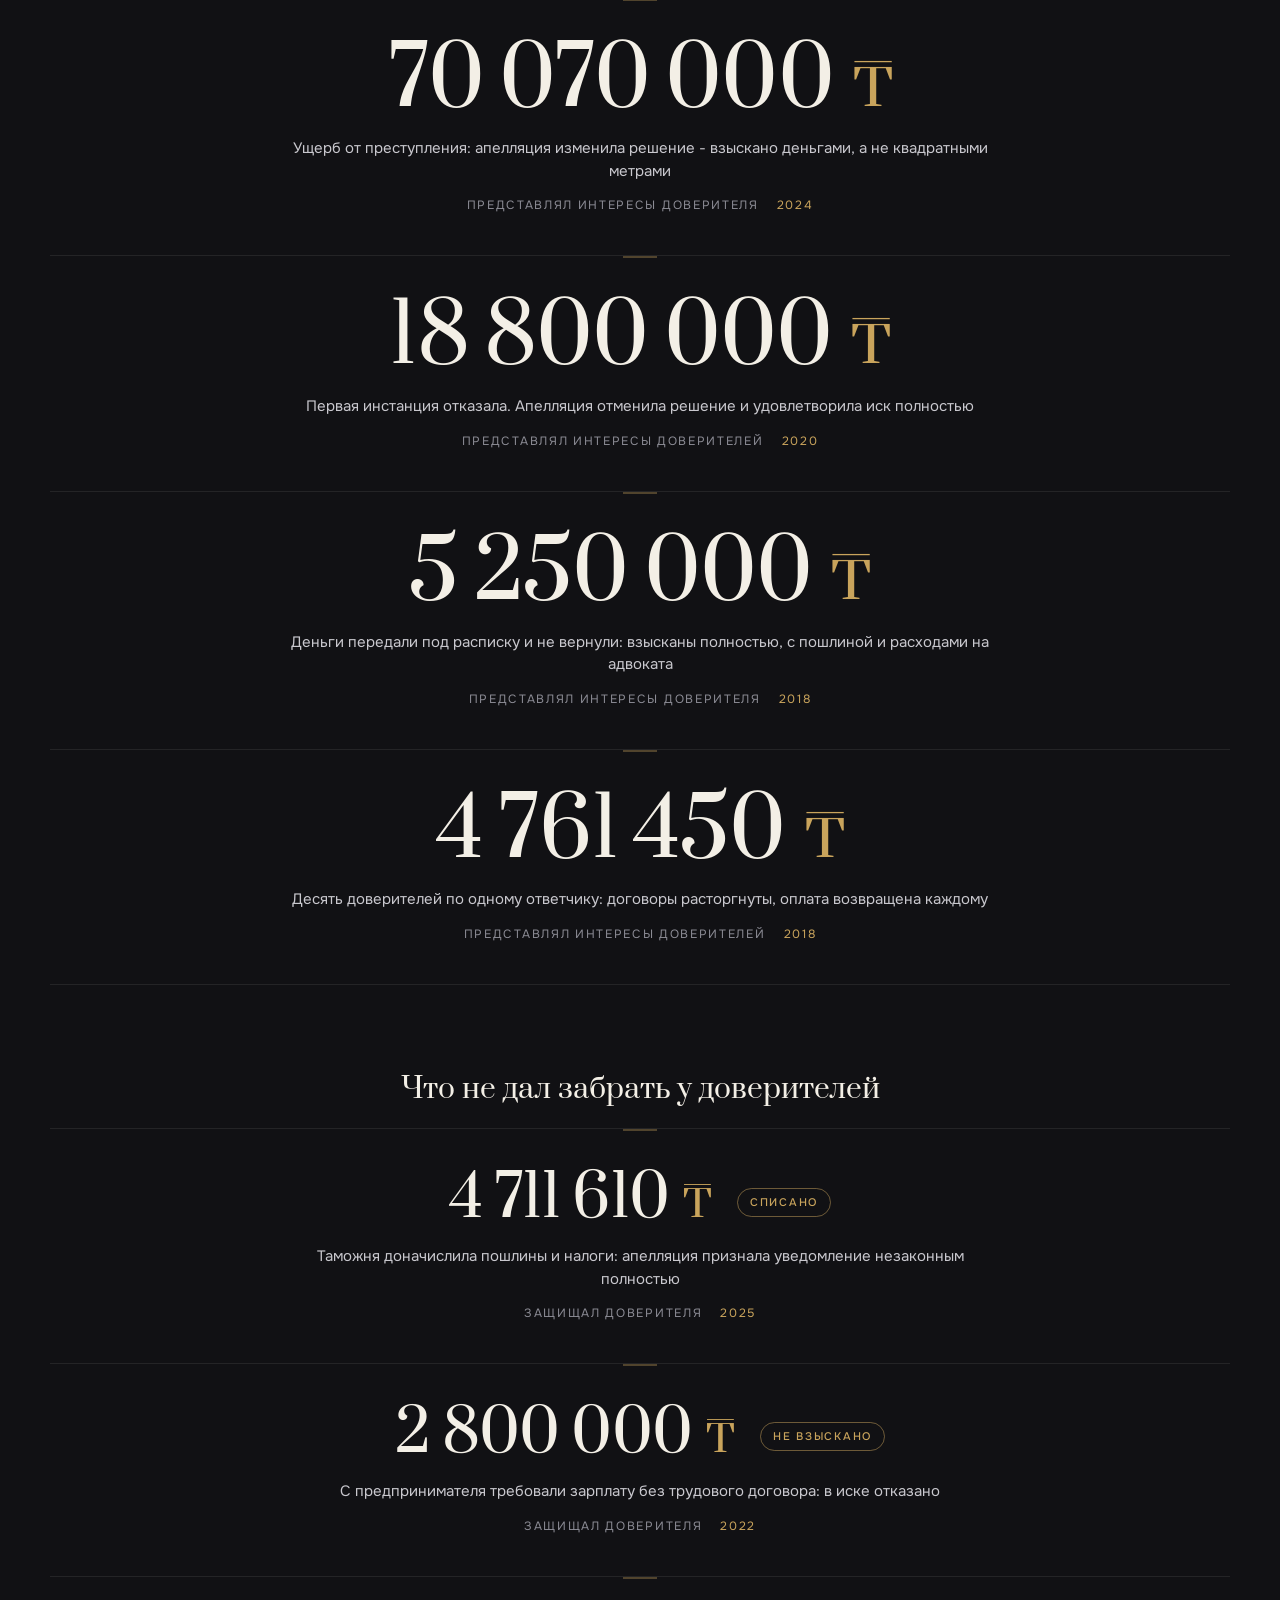
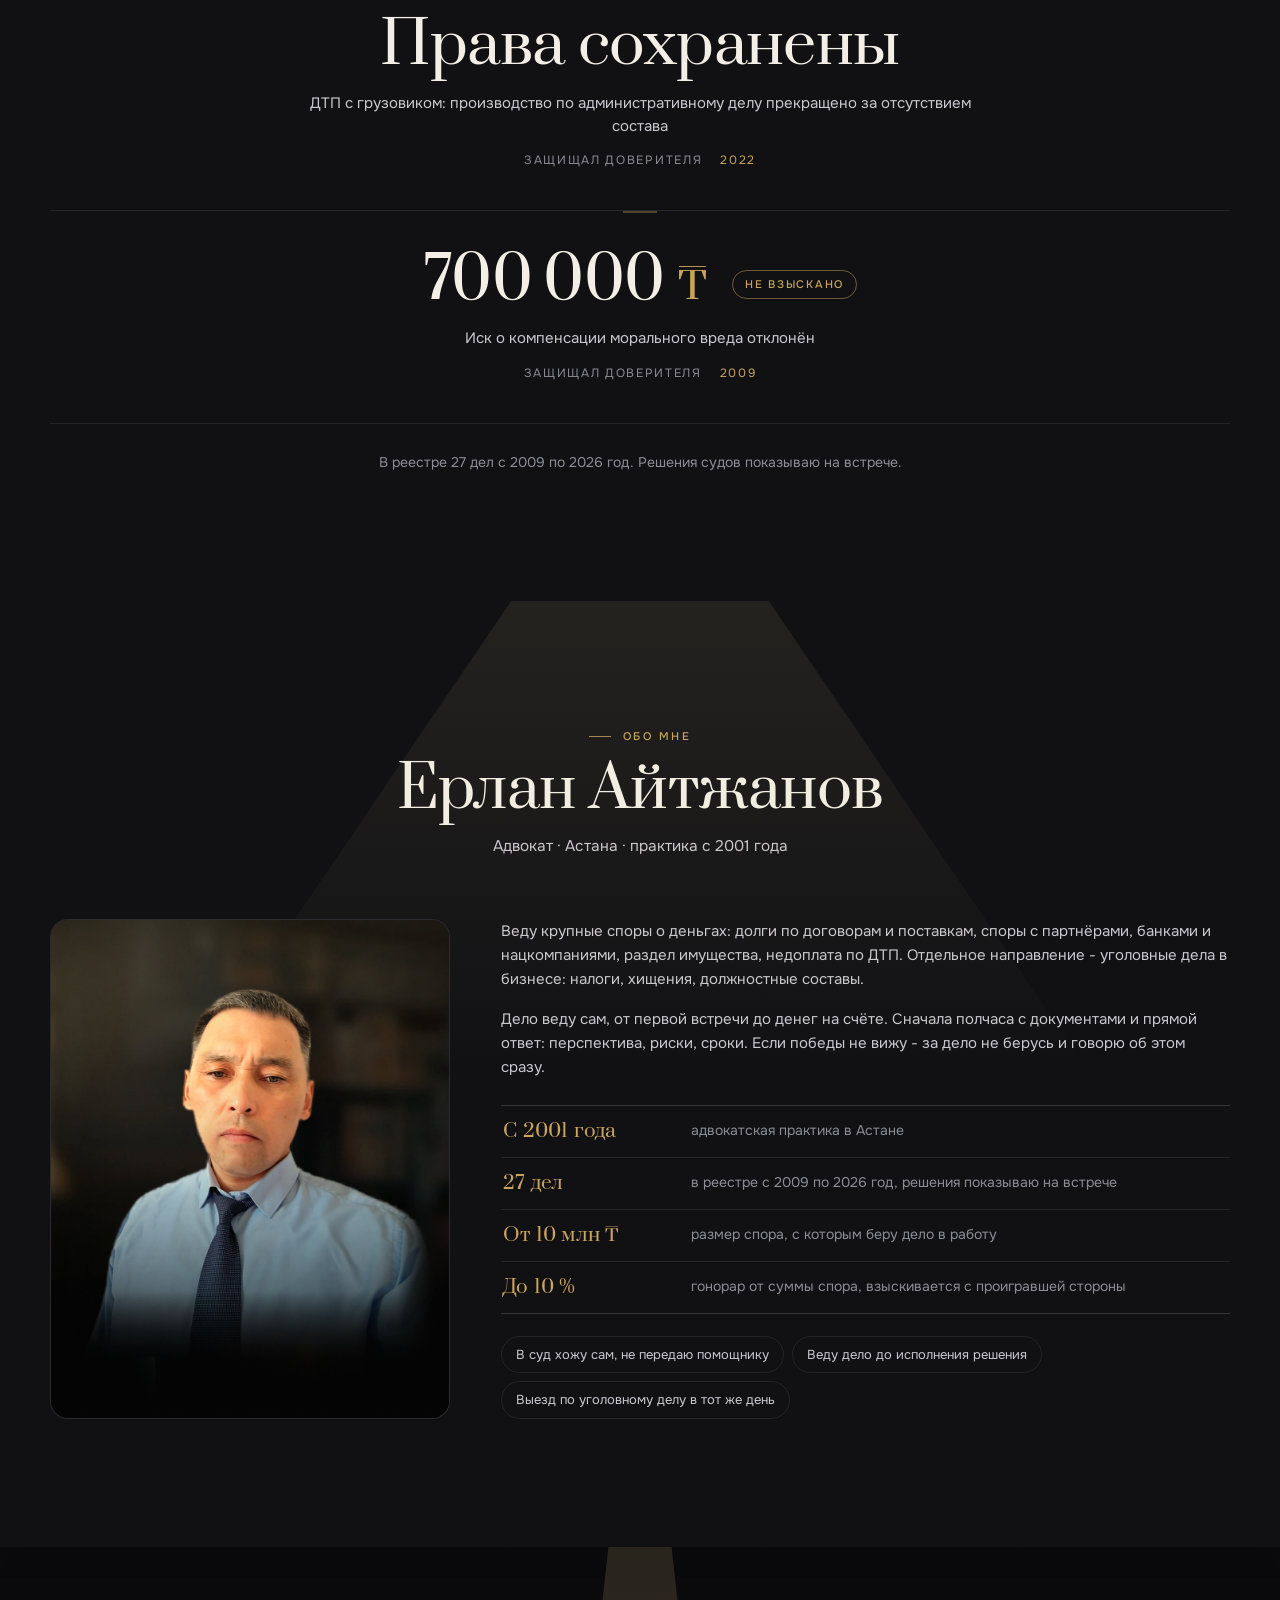
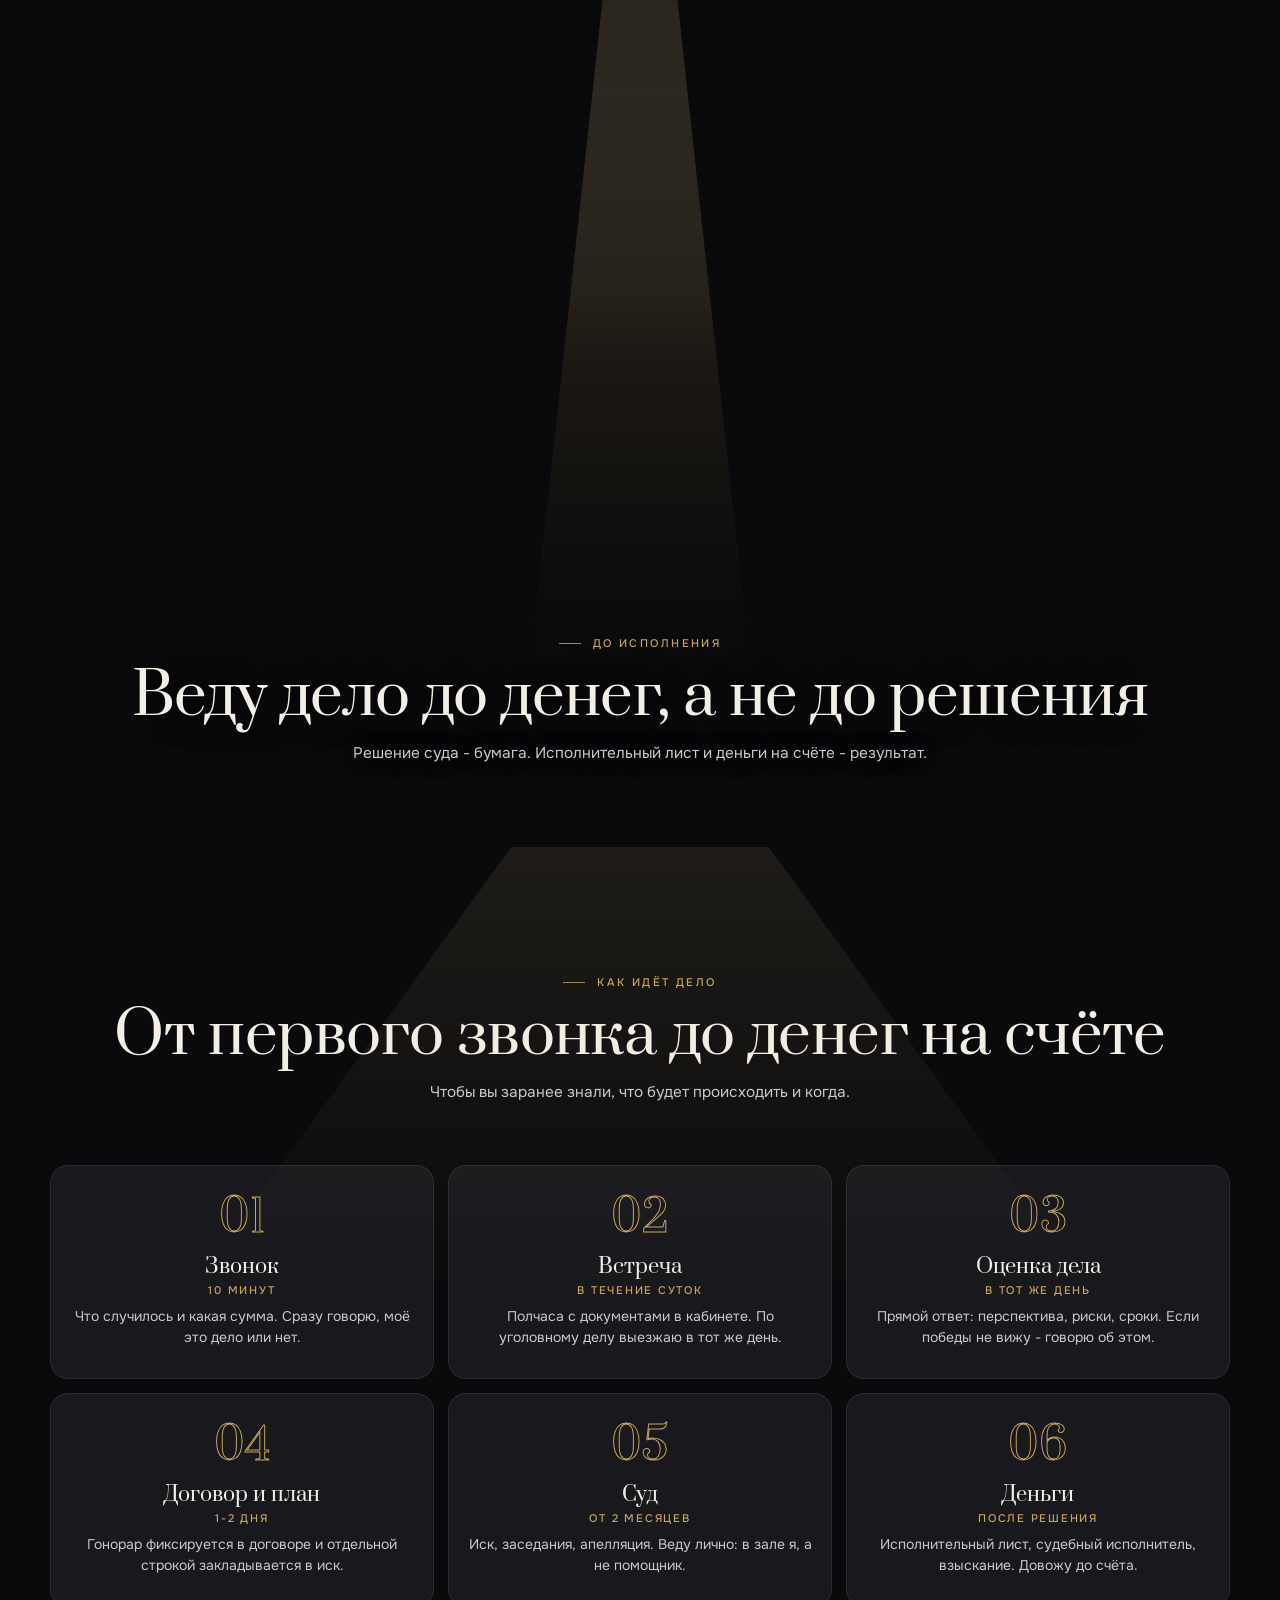
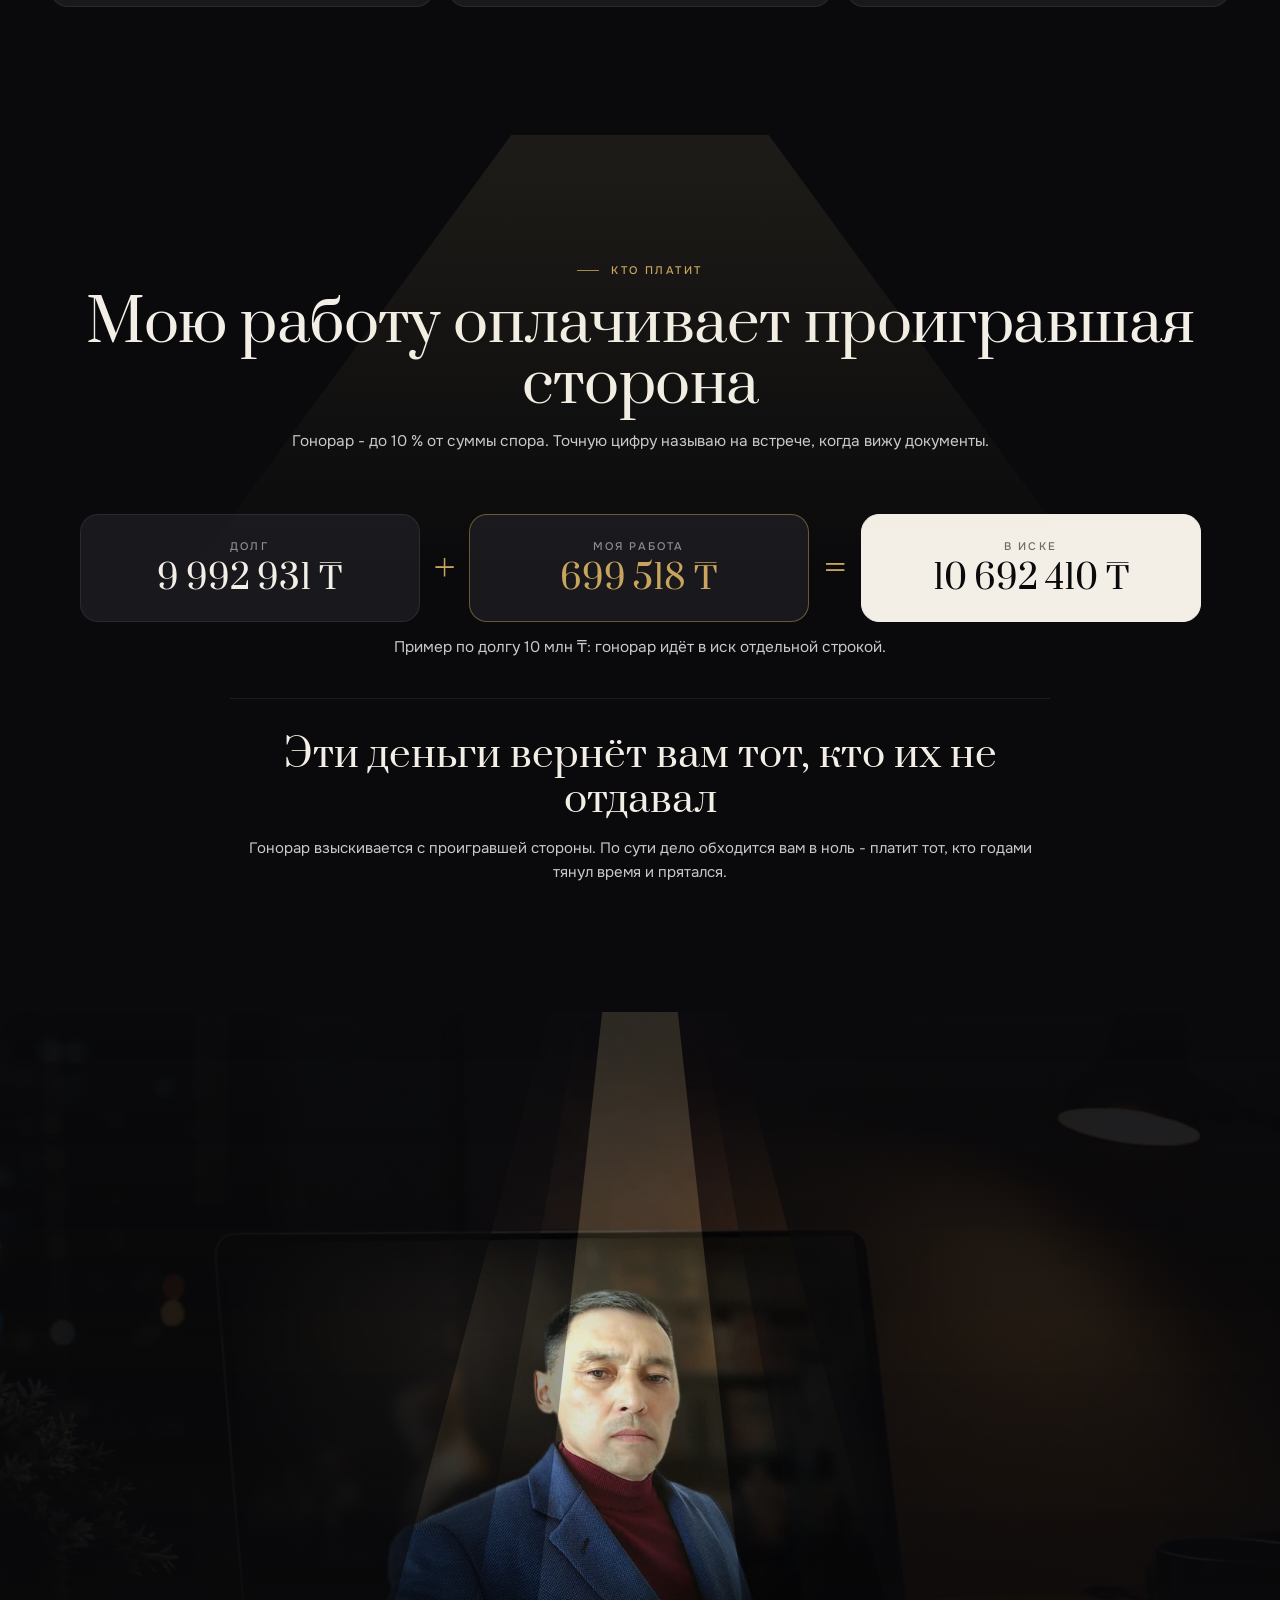
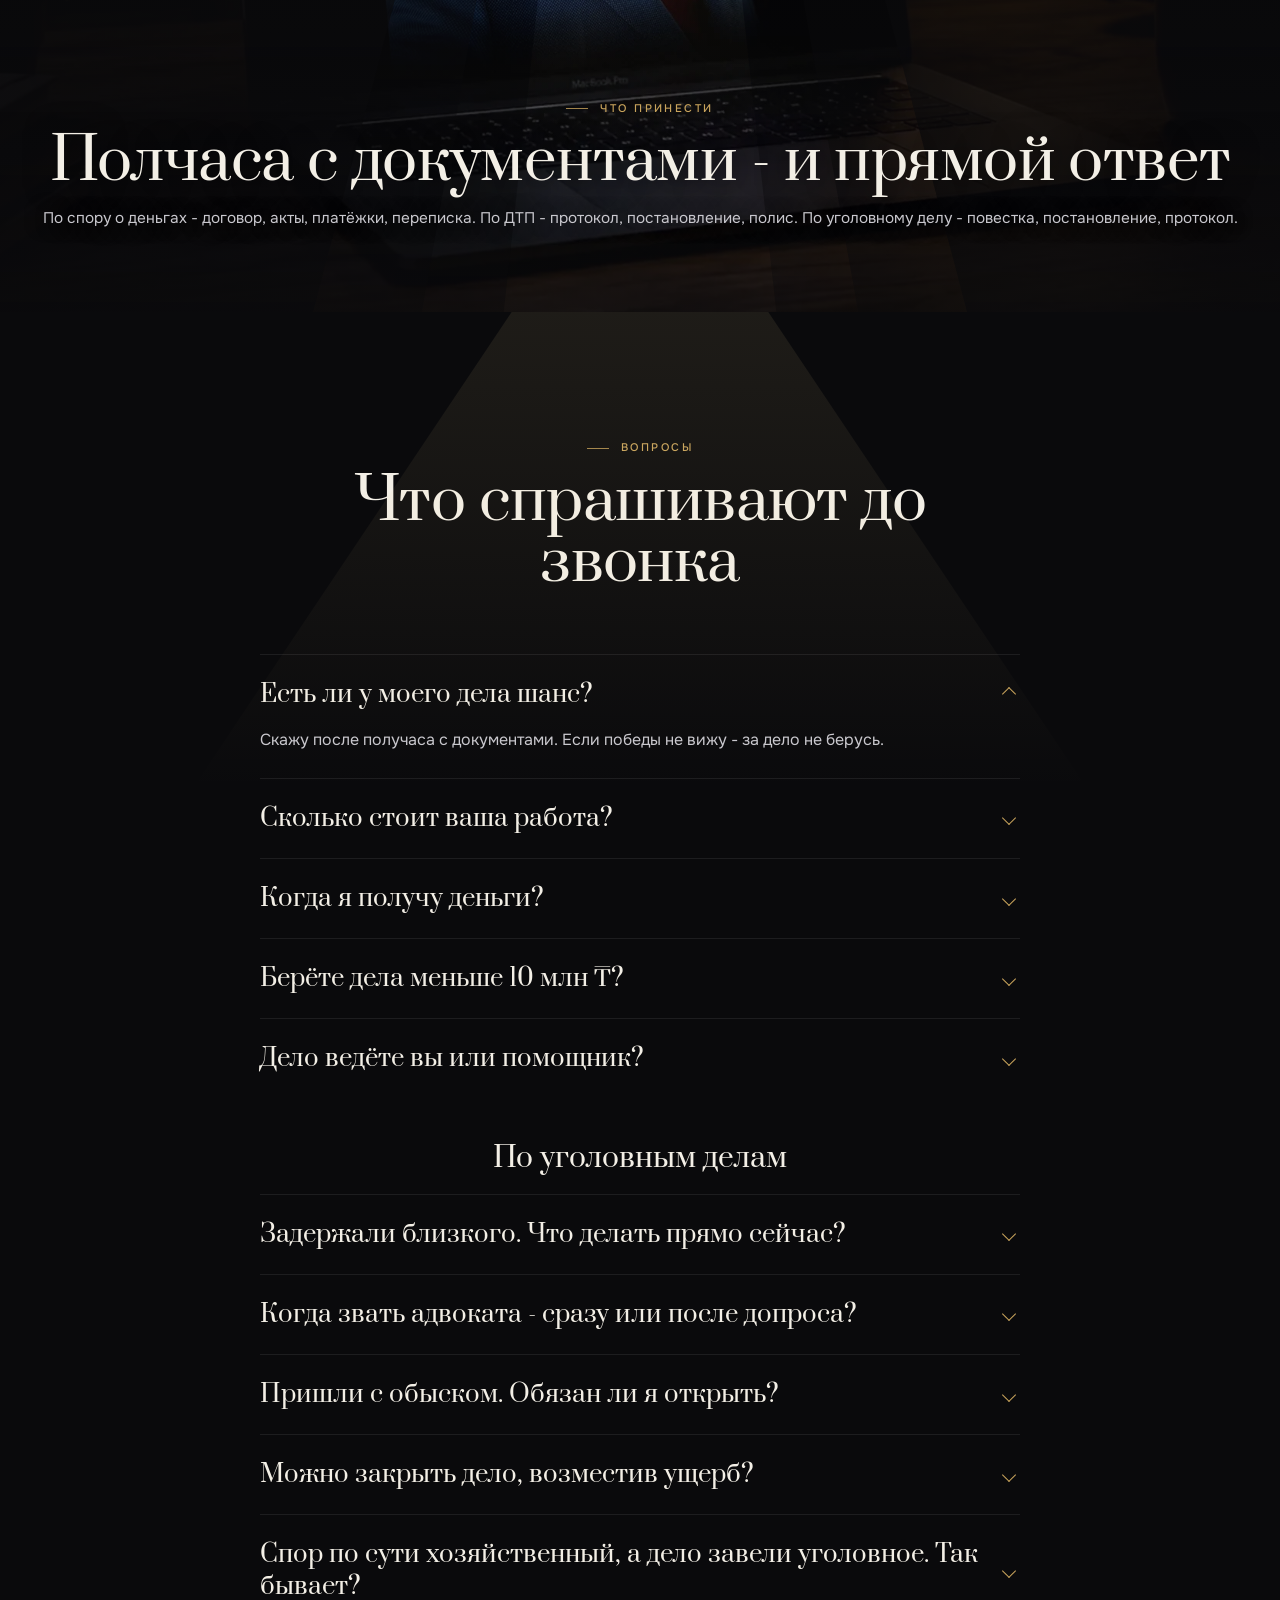
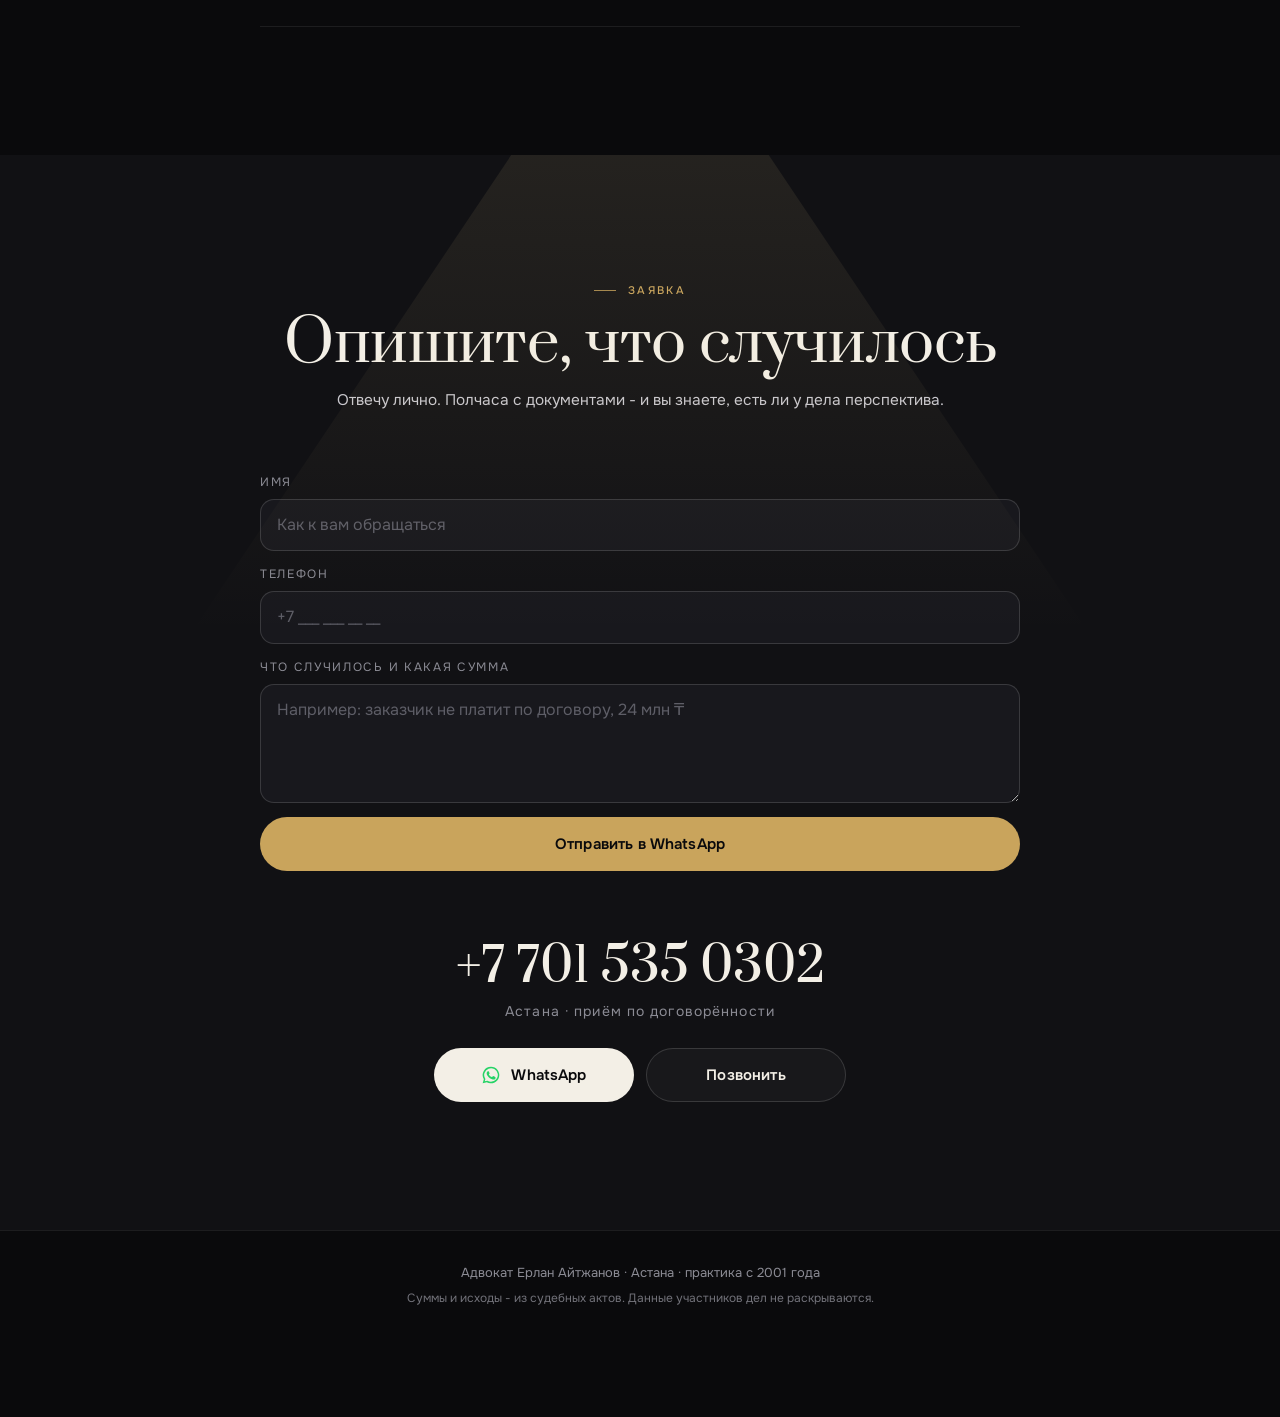
==== commit 417ab35c: "Новый номер телефона и WhatsApp: +7 701 535 0302 Co-Authored-By: Claude Opus 5 (1M context) <noreply" ====
--- a/index.html
+++ b/index.html
@@ -45,7 +45,7 @@
 <link rel="preconnect" href="https://fonts.googleapis.com">
 <link rel="preconnect" href="https://fonts.gstatic.com" crossorigin>
 <link href="https://fonts.googleapis.com/css2?family=Prata&family=Onest:wght@400;500;600&display=swap" rel="stylesheet">
-<link rel="stylesheet" href="styles.css?v=20260911-2">
+<link rel="stylesheet" href="styles.css?v=20260911-3">
 <link rel="preload" as="image" href="assets/portrait.webp?v=20260910-1" media="(min-width:641px)" fetchpriority="high">
 <link rel="preload" as="image" href="assets/portrait-m.webp?v=20260910-1" media="(max-width:640px)" fetchpriority="high">
 
@@ -77,7 +77,7 @@
    "jobTitle": "Адвокат",
    "image": "https://advokataitzhanov.kz/assets/erlan-galstuk.webp",
    "url": "https://advokataitzhanov.kz/",
-   "telephone": "+77783751093",
+   "telephone": "+77015350302",
    "worksFor": {
     "@id": "https://advokataitzhanov.kz/#practice"
    },
@@ -97,7 +97,7 @@
    "image": "https://advokataitzhanov.kz/assets/og-image.jpg",
    "logo": "https://advokataitzhanov.kz/assets/favicon-180.png",
    "description": "Адвокат в Астане по крупным спорам о деньгах и имуществе и по уголовным делам в бизнесе. Практика с 2001 года.",
-   "telephone": "+77783751093",
+   "telephone": "+77015350302",
    "founder": {
     "@id": "https://advokataitzhanov.kz/#erlan"
    },
@@ -118,7 +118,7 @@
    ],
    "contactPoint": {
     "@type": "ContactPoint",
-    "telephone": "+77783751093",
+    "telephone": "+77015350302",
     "contactType": "customer service",
     "availableLanguage": [
      "ru",
@@ -334,7 +334,7 @@
         <button type="button" data-lang="ru" class="is-active" aria-pressed="true" lang="ru">RU</button>
         <button type="button" data-lang="kk" aria-pressed="false" lang="kk">KZ</button>
       </div>
-      <a class="call" href="tel:+77783751093" data-track="call" aria-label="Позвонить">
+      <a class="call" href="tel:+77015350302" data-track="call" aria-label="Позвонить">
         <svg viewBox="0 0 24 24" width="18" height="18" aria-hidden="true"><path fill="currentColor" d="M6.6 10.8a15.1 15.1 0 0 0 6.6 6.6l2.2-2.2a1 1 0 0 1 1-.25c1.1.37 2.3.57 3.6.57a1 1 0 0 1 1 1V20a1 1 0 0 1-1 1A17 17 0 0 1 3 4a1 1 0 0 1 1-1h3.5a1 1 0 0 1 1 1c0 1.25.2 2.45.57 3.57a1 1 0 0 1-.25 1L6.6 10.8z"/></svg>
       </a>
       <button class="burger" id="burger" type="button" aria-label="Меню" aria-expanded="false" aria-controls="menu"><i></i><i></i></button>
@@ -355,8 +355,8 @@
     <a href="#zayavka" data-nav data-i18n="nav.zayavka">Заявка</a>
   </nav>
   <div class="menu-foot">
-    <a href="tel:+77783751093" data-track="call">+7 778 375 1093</a>
-    <a href="https://wa.me/77783751093" target="_blank" rel="noopener" data-track="wa">WhatsApp</a>
+    <a href="tel:+77015350302" data-track="call">+7 701 535 0302</a>
+    <a href="https://wa.me/77015350302" target="_blank" rel="noopener" data-track="wa">WhatsApp</a>
   </div>
 </div>
 
@@ -379,7 +379,7 @@
       <h1 class="h1 fit"><span data-i18n="hero.h1a">Адвокат</span><br><span class="h1-sub" data-i18n="hero.h1b">по крупным спорам в Астане</span></h1>
       <p class="lead" data-i18n="hero.lead">Взыскано свыше 4,6 млрд ₸ по делам доверителей. Беру споры от 10 млн ₸ и веду их до исполнения решения: моя работа взыскивается с проигравшей стороны.</p>
       <div class="btns">
-        <a class="btn btn-solid" href="https://wa.me/77783751093?text=%D0%97%D0%B4%D1%80%D0%B0%D0%B2%D1%81%D1%82%D0%B2%D1%83%D0%B9%D1%82%D0%B5%2C%20%D0%95%D1%80%D0%BB%D0%B0%D0%BD.%20%D0%A5%D0%BE%D1%87%D1%83%20%D0%BE%D0%B1%D1%81%D1%83%D0%B4%D0%B8%D1%82%D1%8C%20%D0%B4%D0%B5%D0%BB%D0%BE." target="_blank" rel="noopener" data-track="wa" data-i18n="btn.wa">Написать в WhatsApp</a>
+        <a class="btn btn-solid" href="https://wa.me/77015350302?text=%D0%97%D0%B4%D1%80%D0%B0%D0%B2%D1%81%D1%82%D0%B2%D1%83%D0%B9%D1%82%D0%B5%2C%20%D0%95%D1%80%D0%BB%D0%B0%D0%BD.%20%D0%A5%D0%BE%D1%87%D1%83%20%D0%BE%D0%B1%D1%81%D1%83%D0%B4%D0%B8%D1%82%D1%8C%20%D0%B4%D0%B5%D0%BB%D0%BE." target="_blank" rel="noopener" data-track="wa" data-i18n="btn.wa">Написать в WhatsApp</a>
         <a class="btn btn-ghost" href="#opyt" data-nav data-i18n="btn.cases">Мои дела</a>
       </div>
     </div>
@@ -545,8 +545,8 @@
         <li data-i18n="ur.4">Запишите точное время задержания и фамилии сотрудников</li>
       </ul>
       <div class="btns">
-        <a class="btn btn-solid" href="tel:+77783751093" data-track="call" data-i18n="ur.btn">Позвонить сейчас</a>
-        <a class="btn btn-ghost" href="https://wa.me/77783751093" target="_blank" rel="noopener" data-track="wa" data-i18n="btn.wa">Написать в WhatsApp</a>
+        <a class="btn btn-solid" href="tel:+77015350302" data-track="call" data-i18n="ur.btn">Позвонить сейчас</a>
+        <a class="btn btn-ghost" href="https://wa.me/77015350302" target="_blank" rel="noopener" data-track="wa" data-i18n="btn.wa">Написать в WhatsApp</a>
       </div>
     </div>
   </div>
@@ -823,14 +823,14 @@
     </form>
 
     <div class="contacts">
-      <a class="phone" href="tel:+77783751093" data-track="call">+7 778 375 1093</a>
+      <a class="phone" href="tel:+77015350302" data-track="call">+7 701 535 0302</a>
       <p class="addr" data-i18n="z.addr">Астана · приём по договорённости</p>
       <div class="btns">
-        <a class="btn btn-wa" href="https://wa.me/77783751093" target="_blank" rel="noopener" data-track="wa">
+        <a class="btn btn-wa" href="https://wa.me/77015350302" target="_blank" rel="noopener" data-track="wa">
           <svg viewBox="0 0 24 24" width="20" height="20" aria-hidden="true"><path fill="currentColor" d="M12 2a10 10 0 0 0-8.6 15.1L2 22l5-1.3A10 10 0 1 0 12 2zm0 18.2a8.2 8.2 0 0 1-4.2-1.2l-.3-.2-3 .8.8-2.9-.2-.3A8.2 8.2 0 1 1 12 20.2zm4.5-6.1c-.2-.1-1.5-.7-1.7-.8-.2-.1-.4-.1-.6.1l-.8 1c-.1.2-.3.2-.5.1a6.7 6.7 0 0 1-3.3-2.9c-.3-.4.2-.4.7-1.3.1-.2 0-.3 0-.5l-.8-1.8c-.2-.5-.4-.4-.6-.4h-.5a1 1 0 0 0-.7.3 3 3 0 0 0-.9 2.2c0 1.3.9 2.5 1.1 2.7.1.2 1.9 2.9 4.6 4 1.7.7 2.3.8 3.2.7.5-.1 1.5-.6 1.7-1.2.2-.6.2-1.1.2-1.2l-.5-.3z"/></svg>
           WhatsApp
         </a>
-        <a class="btn btn-ghost" href="tel:+77783751093" data-track="call" data-i18n="btn.call">Позвонить</a>
+        <a class="btn btn-ghost" href="tel:+77015350302" data-track="call" data-i18n="btn.call">Позвонить</a>
       </div>
     </div>
   </div>
@@ -847,11 +847,11 @@
 
 <!-- Липкая панель на мобильном -->
 <div class="bar" id="bar" aria-hidden="true">
-  <a href="tel:+77783751093" data-track="call" data-i18n="btn.call">Позвонить</a>
-  <a class="bar-wa" href="https://wa.me/77783751093" target="_blank" rel="noopener" data-track="wa">WhatsApp</a>
+  <a href="tel:+77015350302" data-track="call" data-i18n="btn.call">Позвонить</a>
+  <a class="bar-wa" href="https://wa.me/77015350302" target="_blank" rel="noopener" data-track="wa">WhatsApp</a>
 </div>
 
-<script src="script.js?v=20260911-2" defer></script>
-<script src="articles.js?v=20260911-2" defer></script>
+<script src="script.js?v=20260911-3" defer></script>
+<script src="articles.js?v=20260911-3" defer></script>
 </body>
 </html>
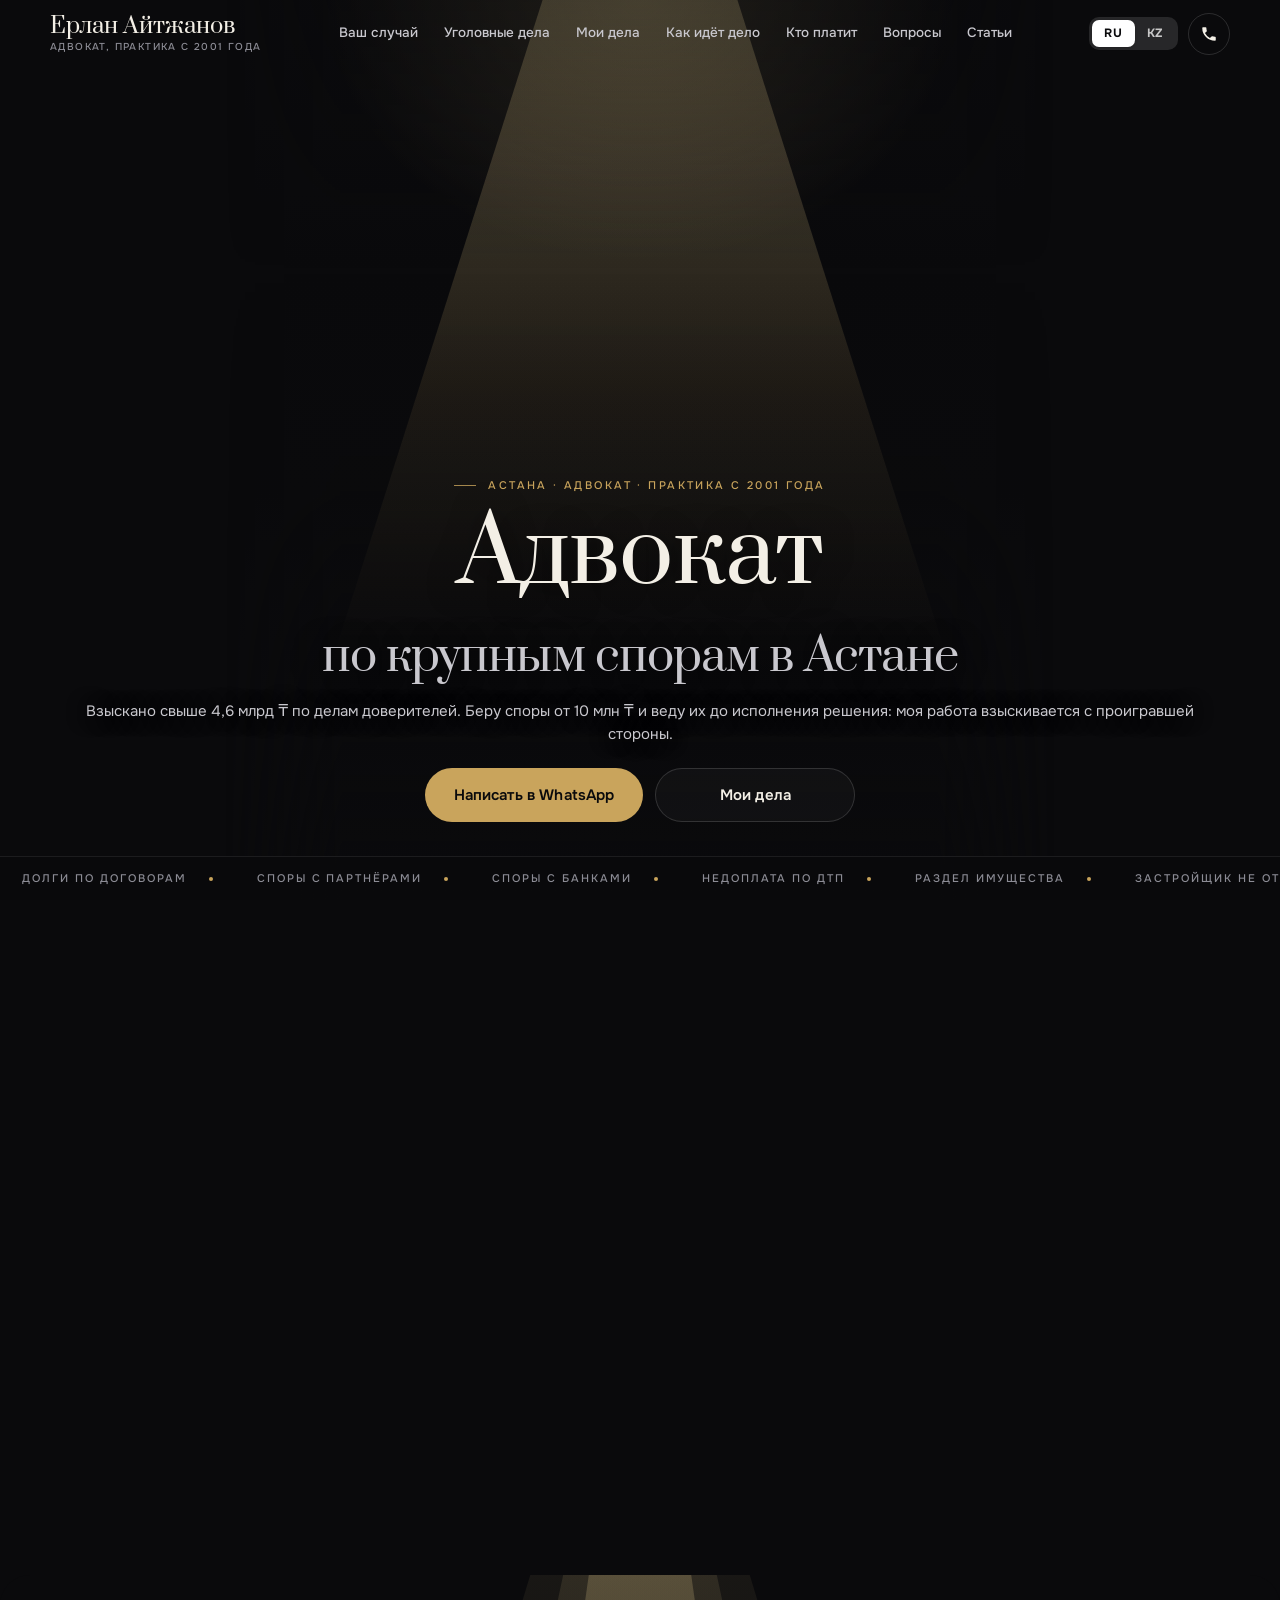
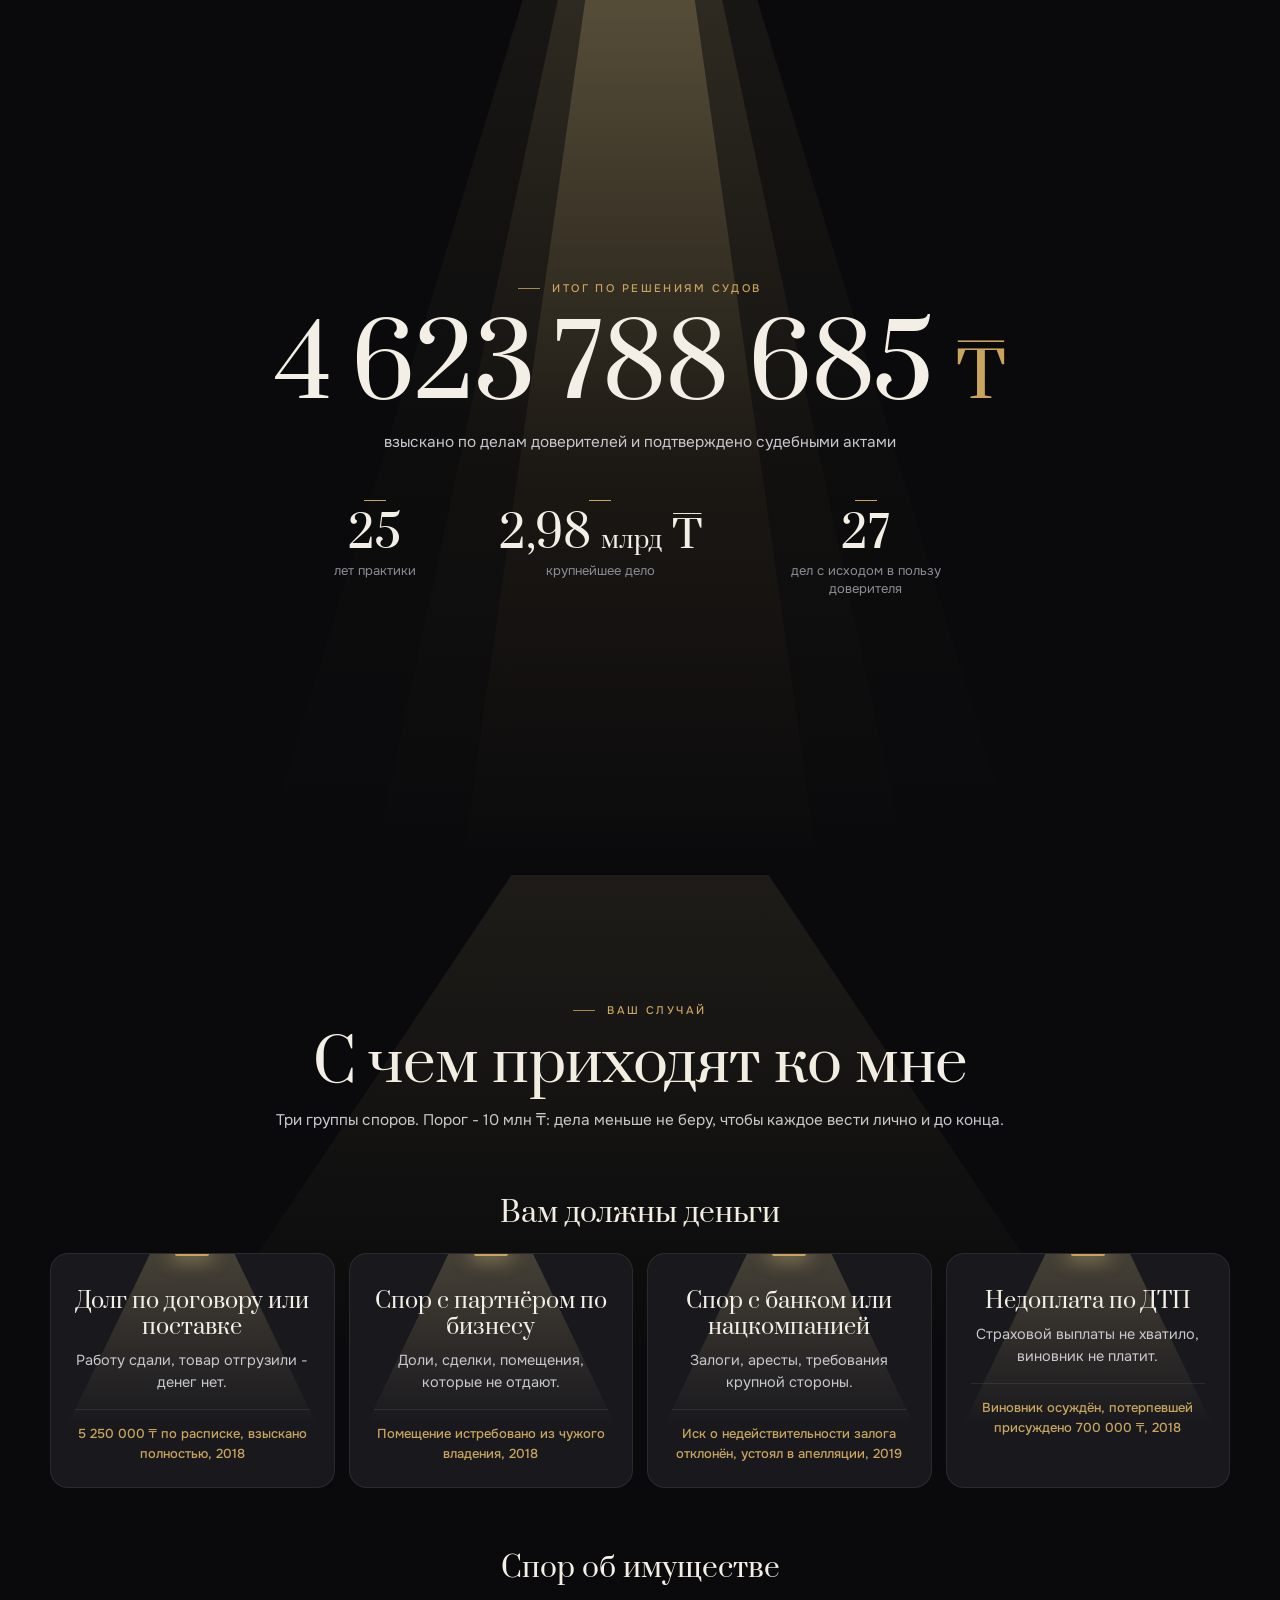
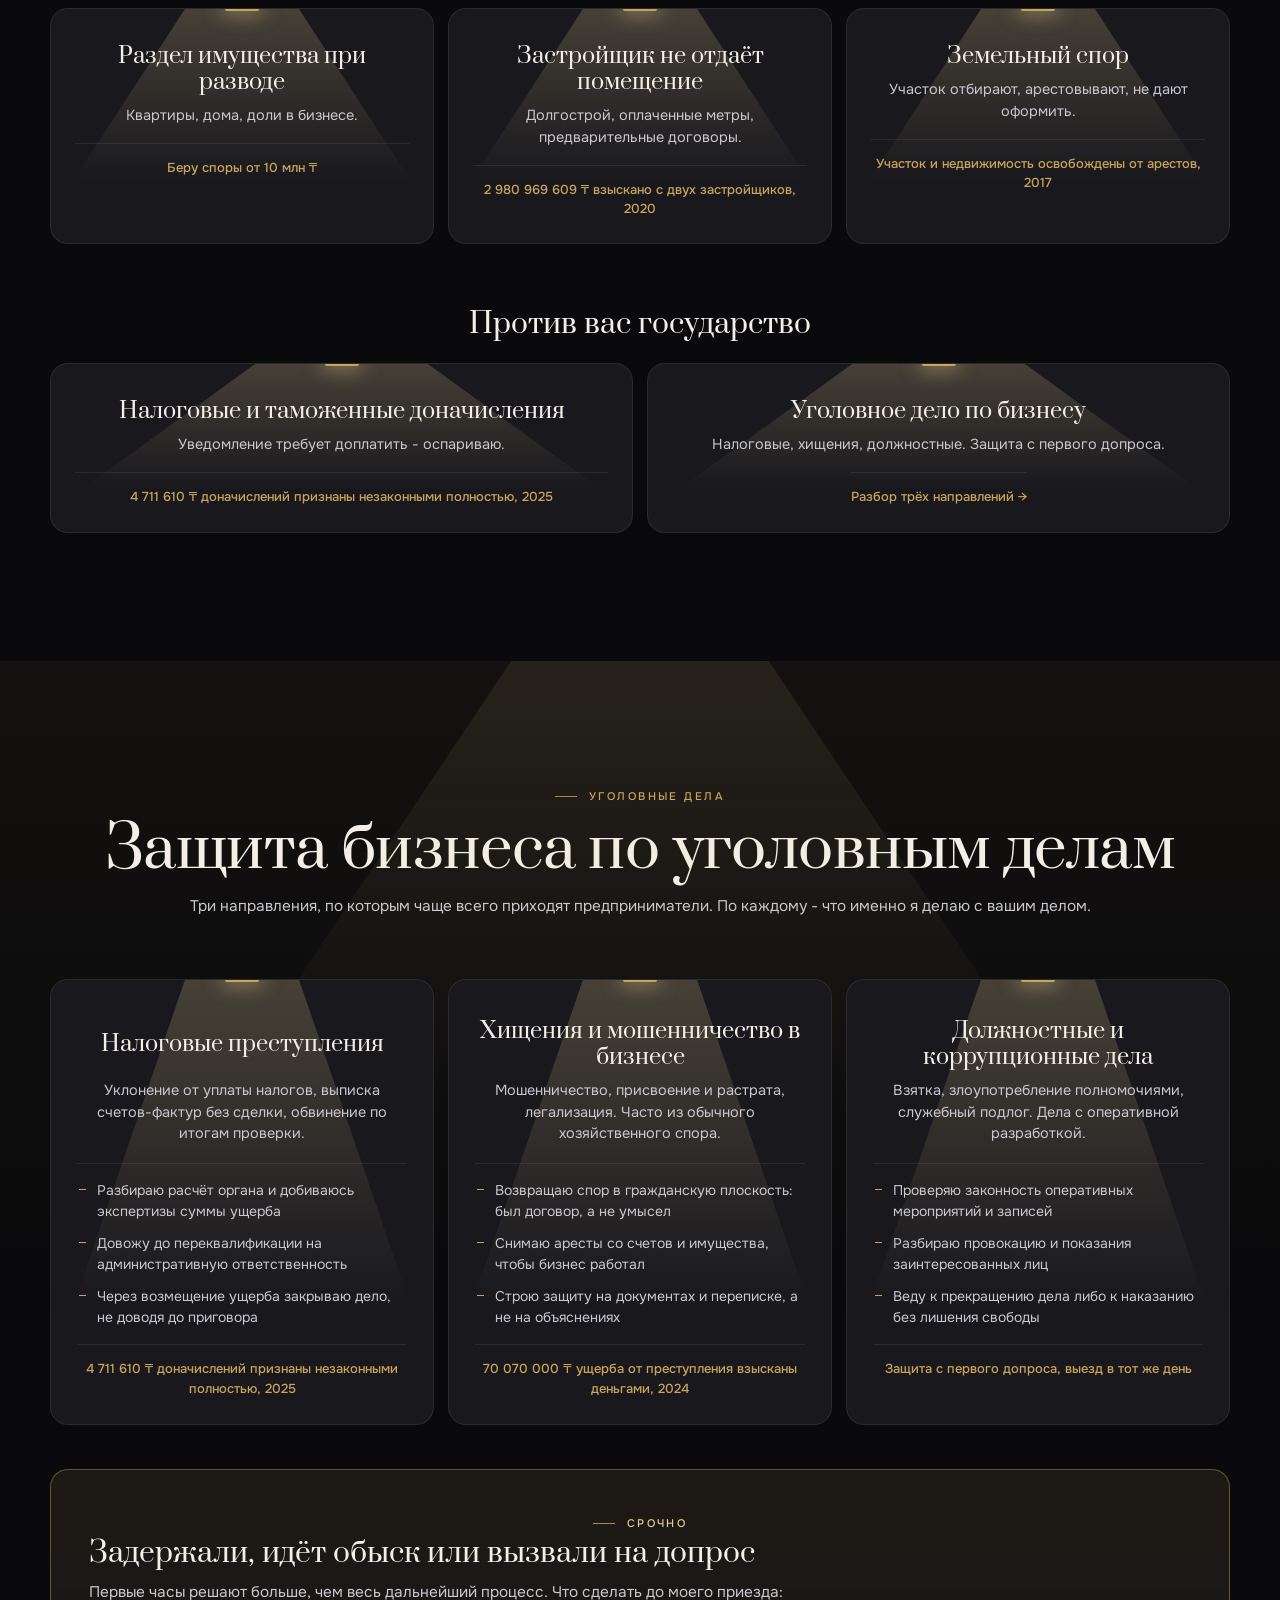
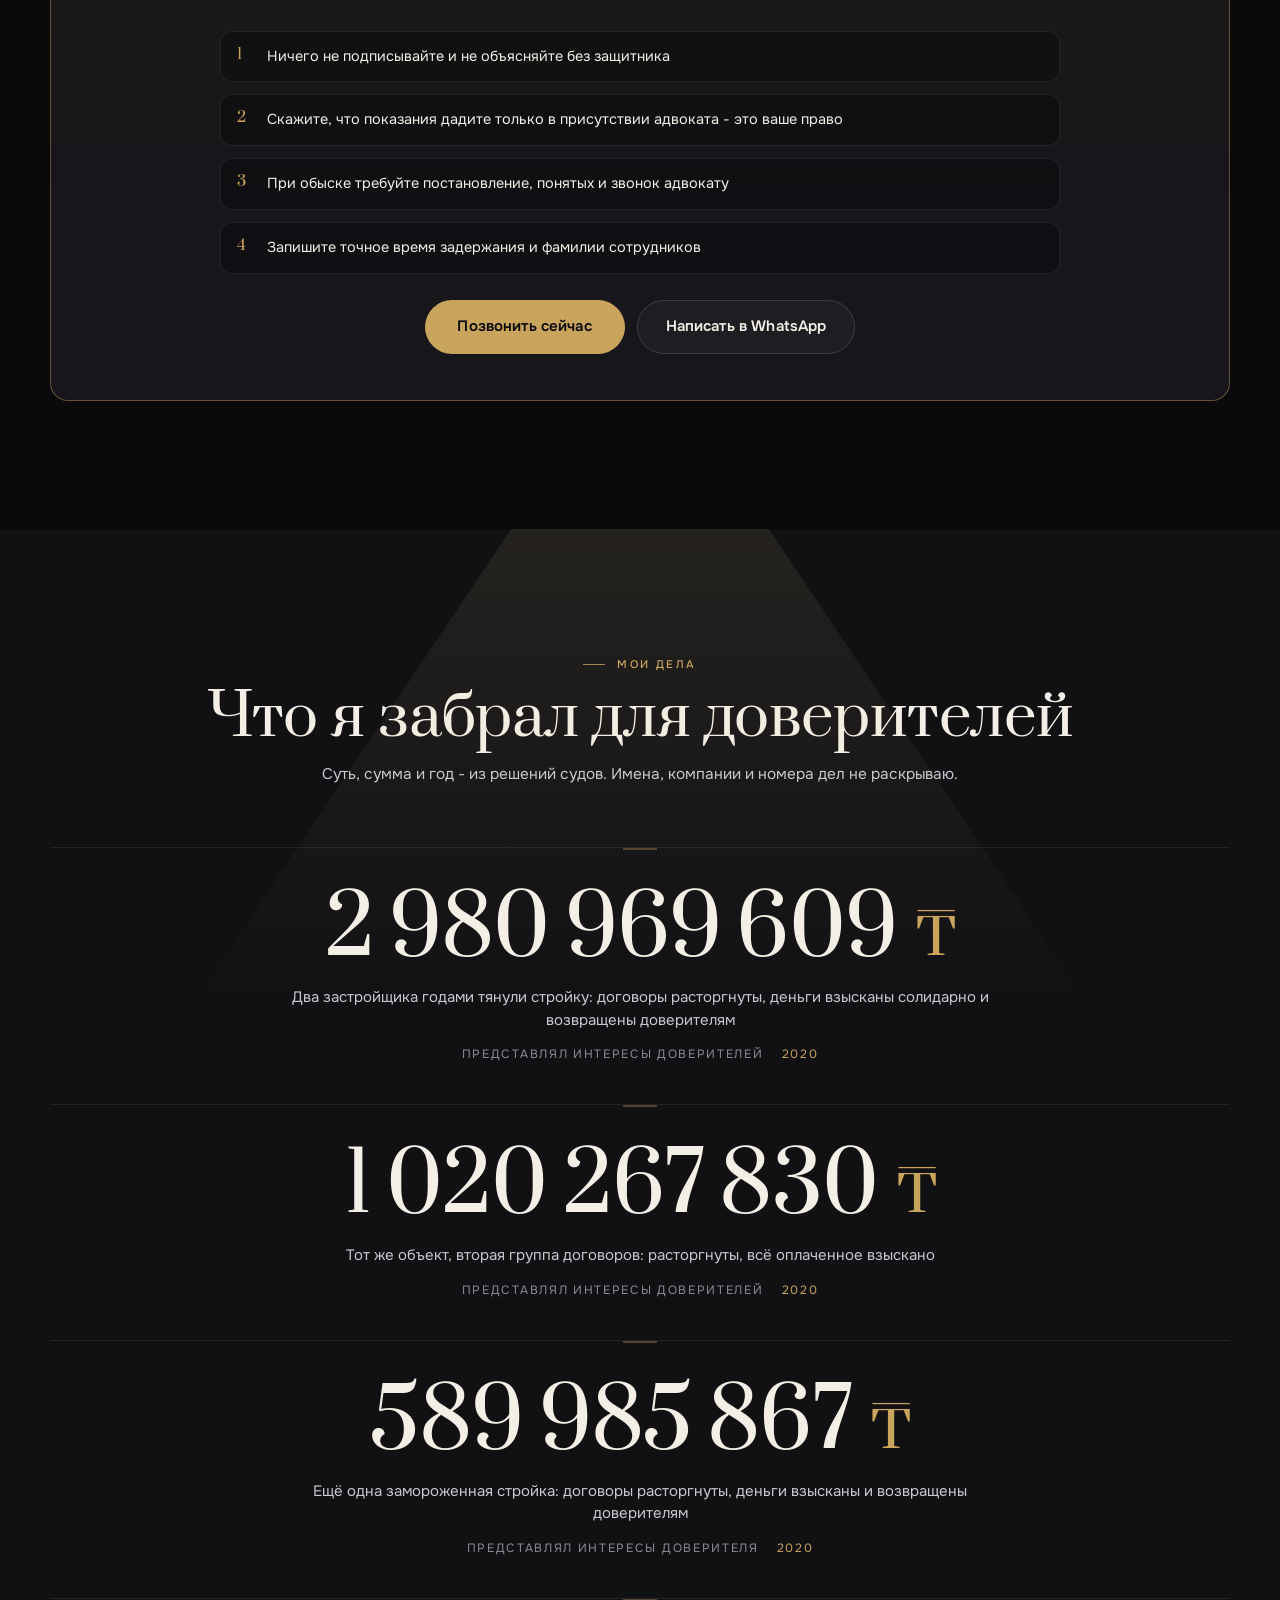
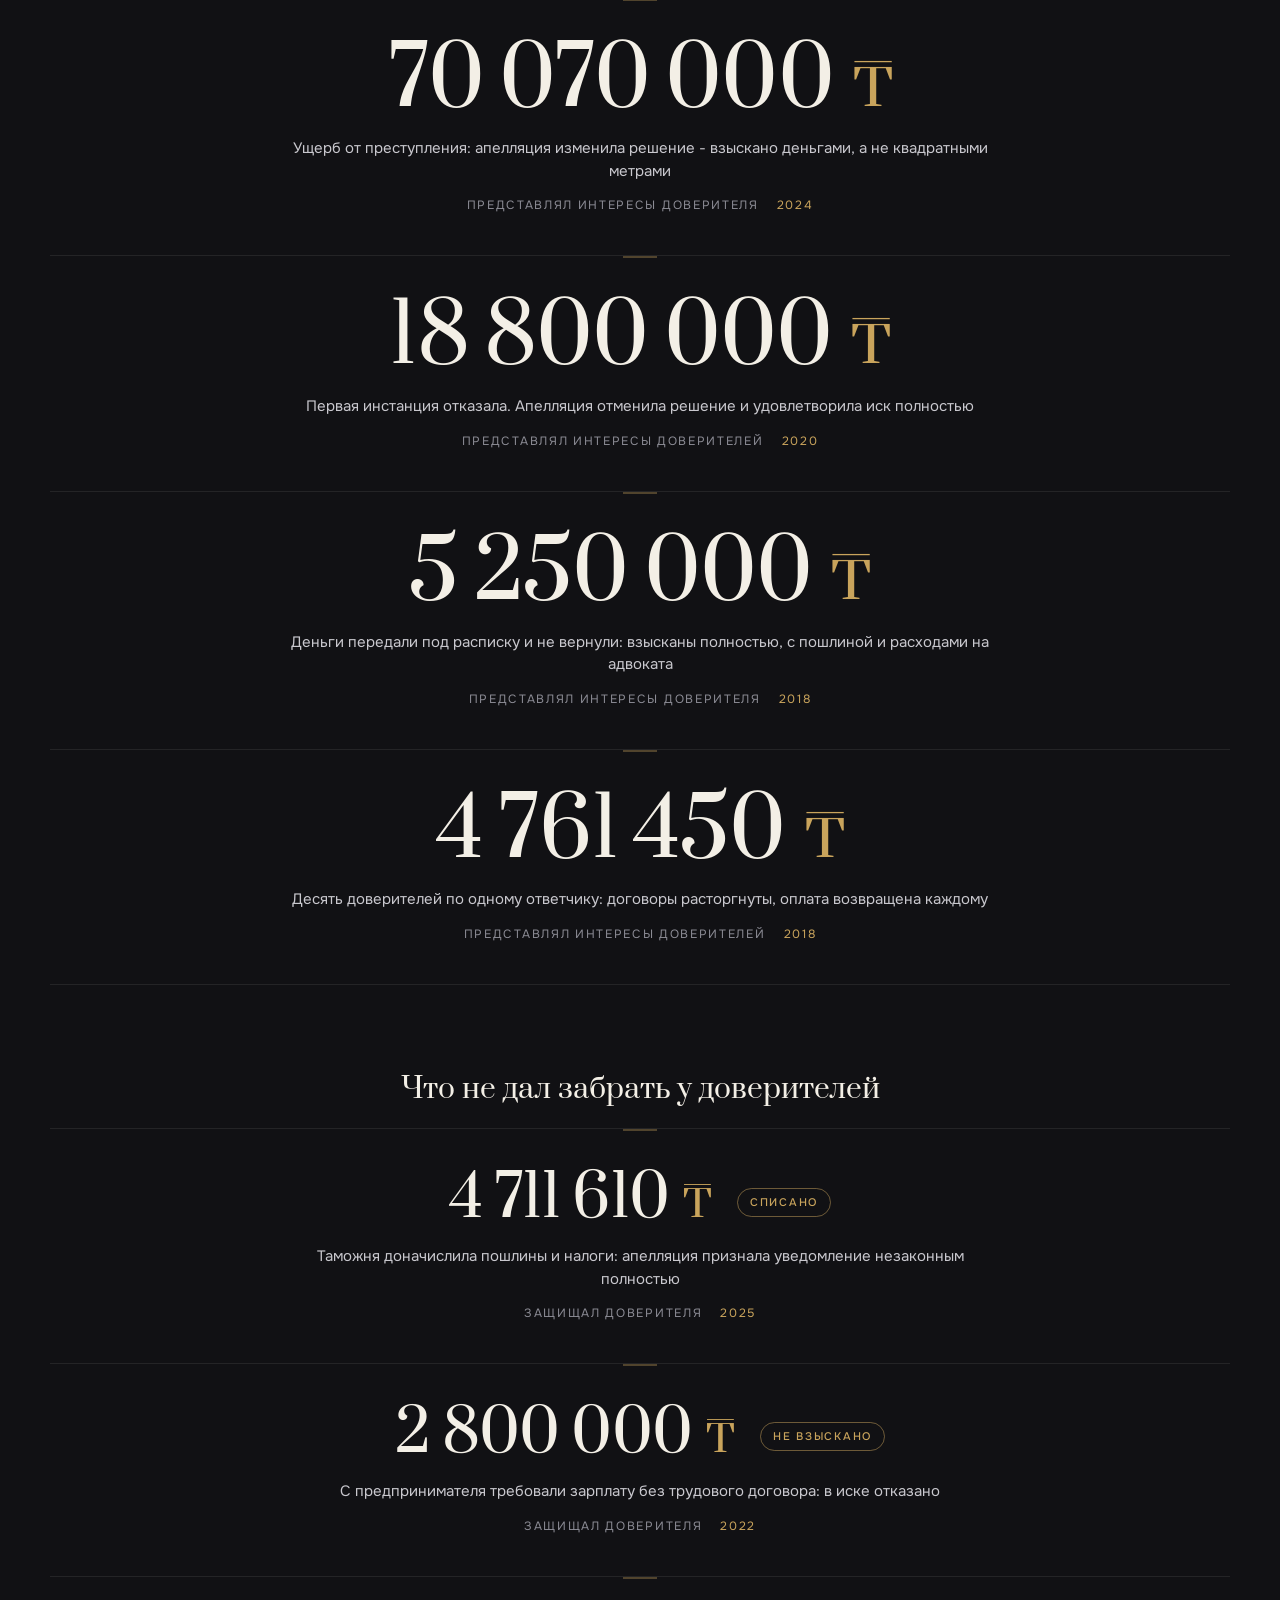
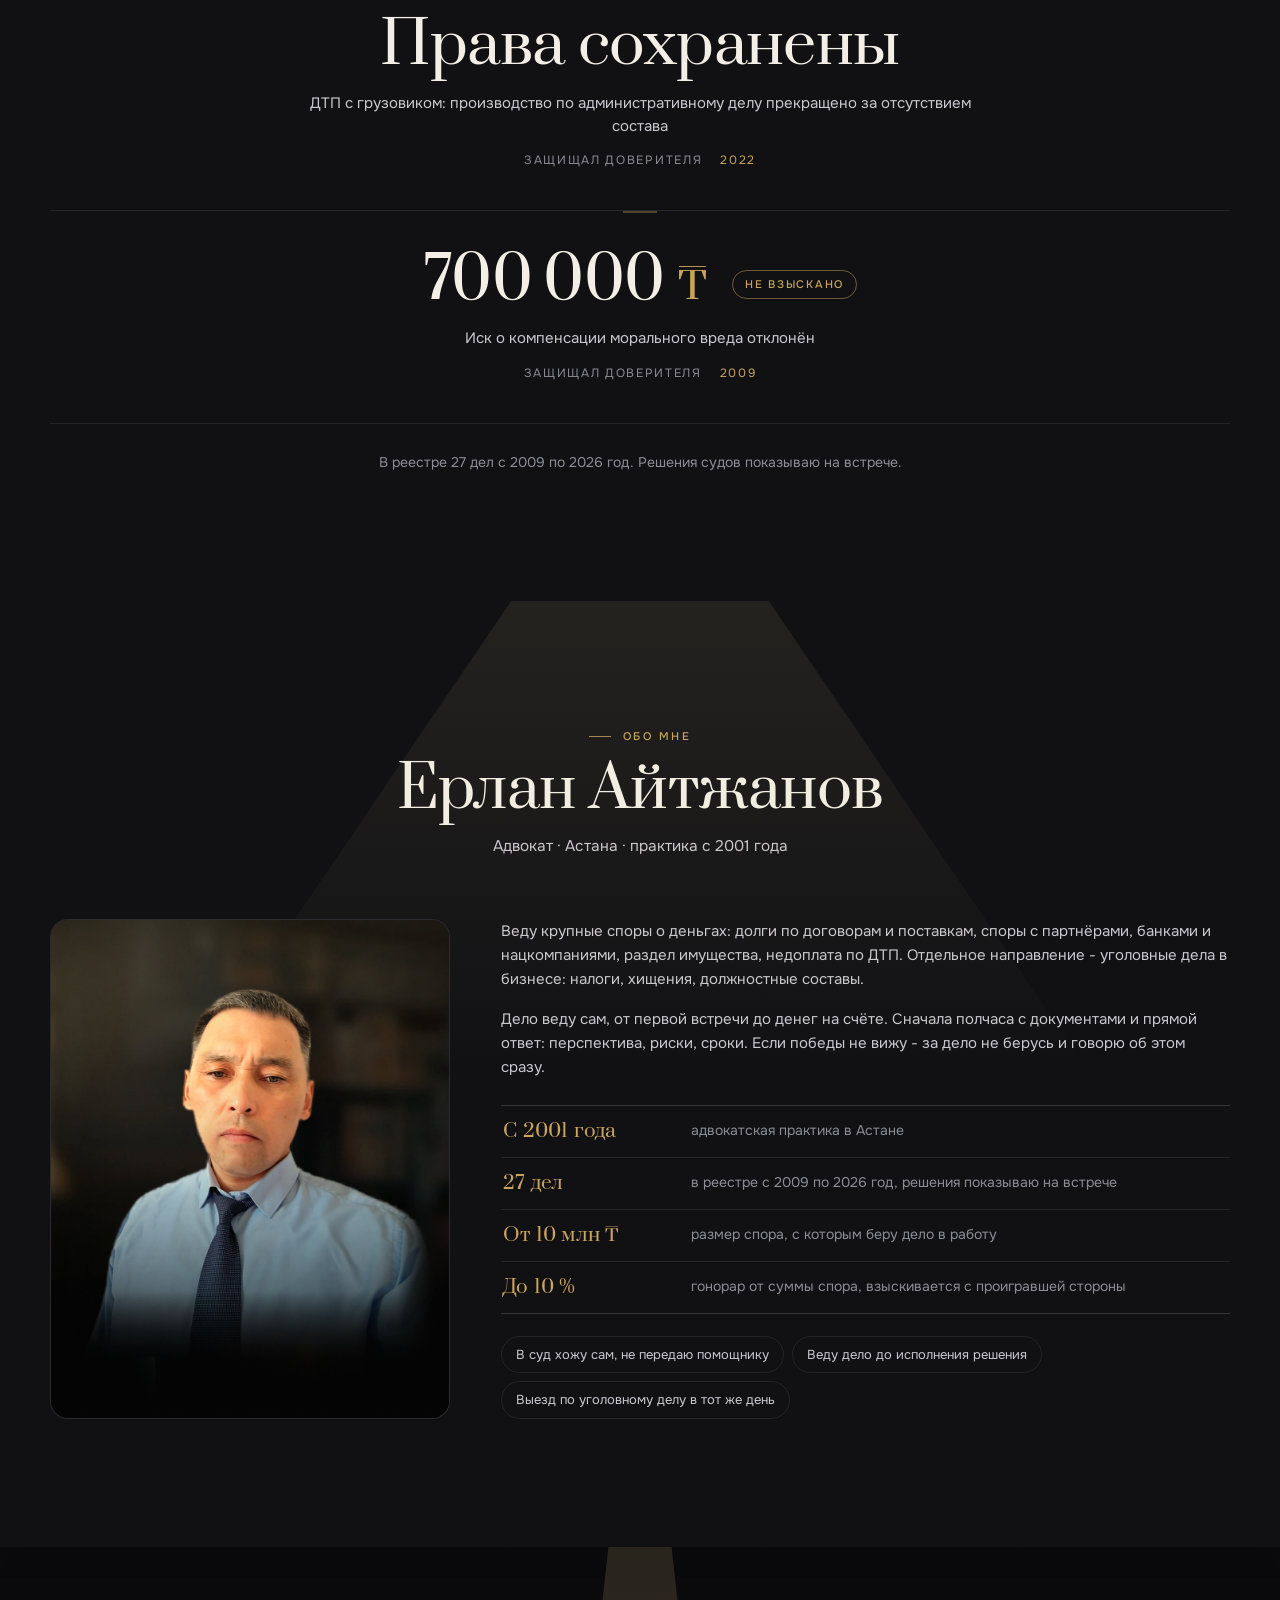
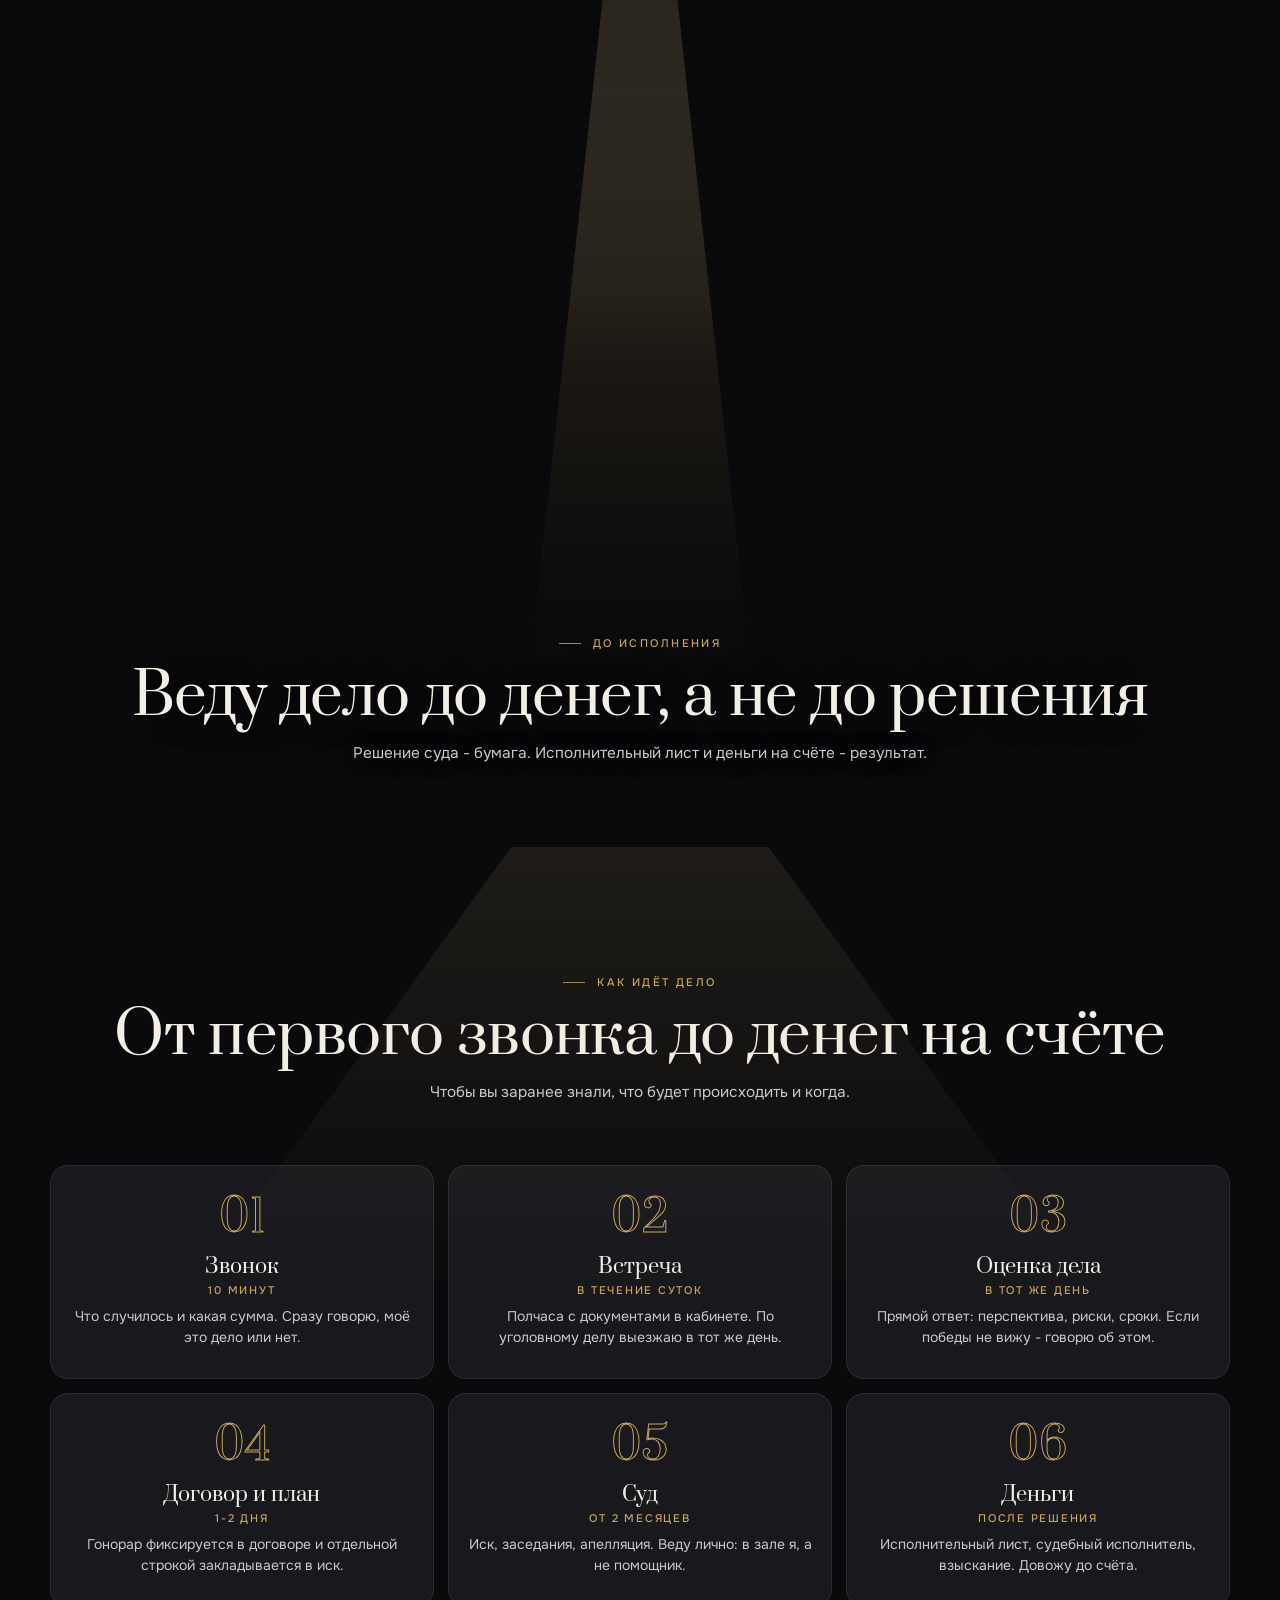
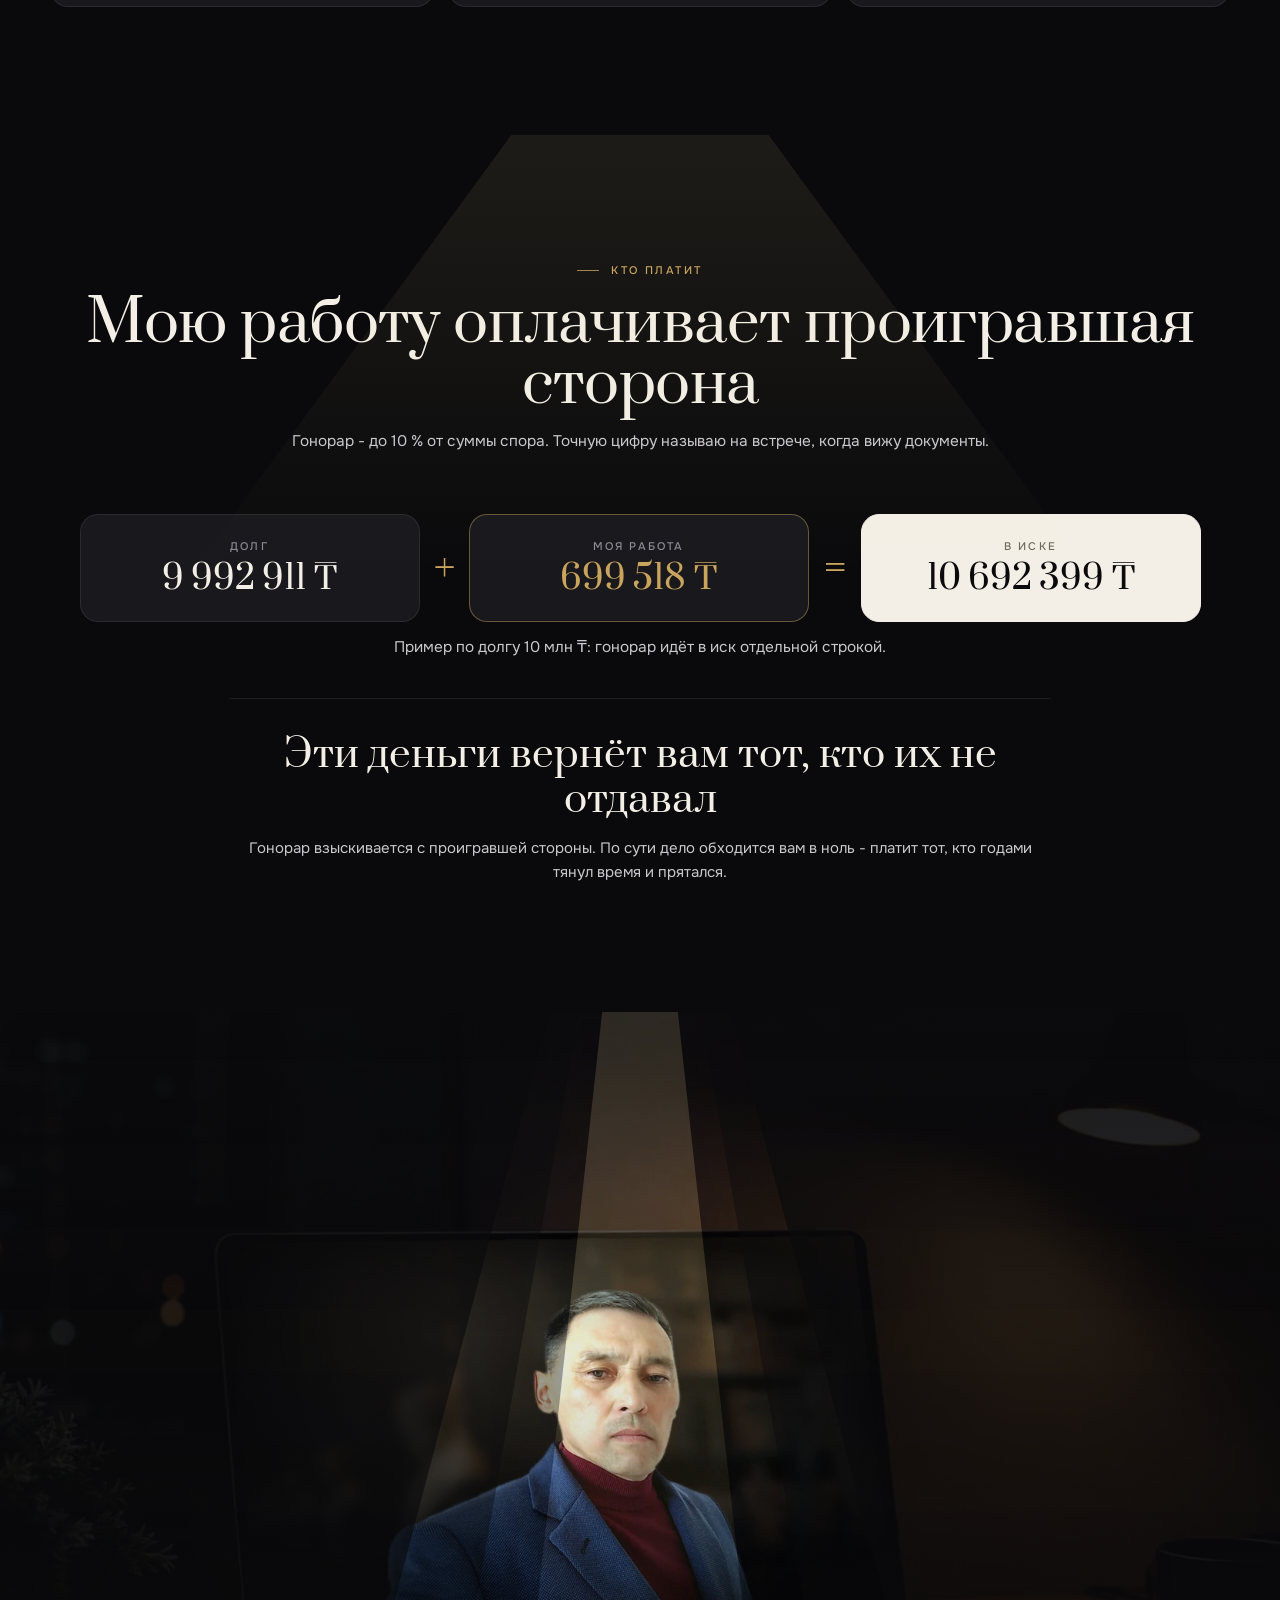
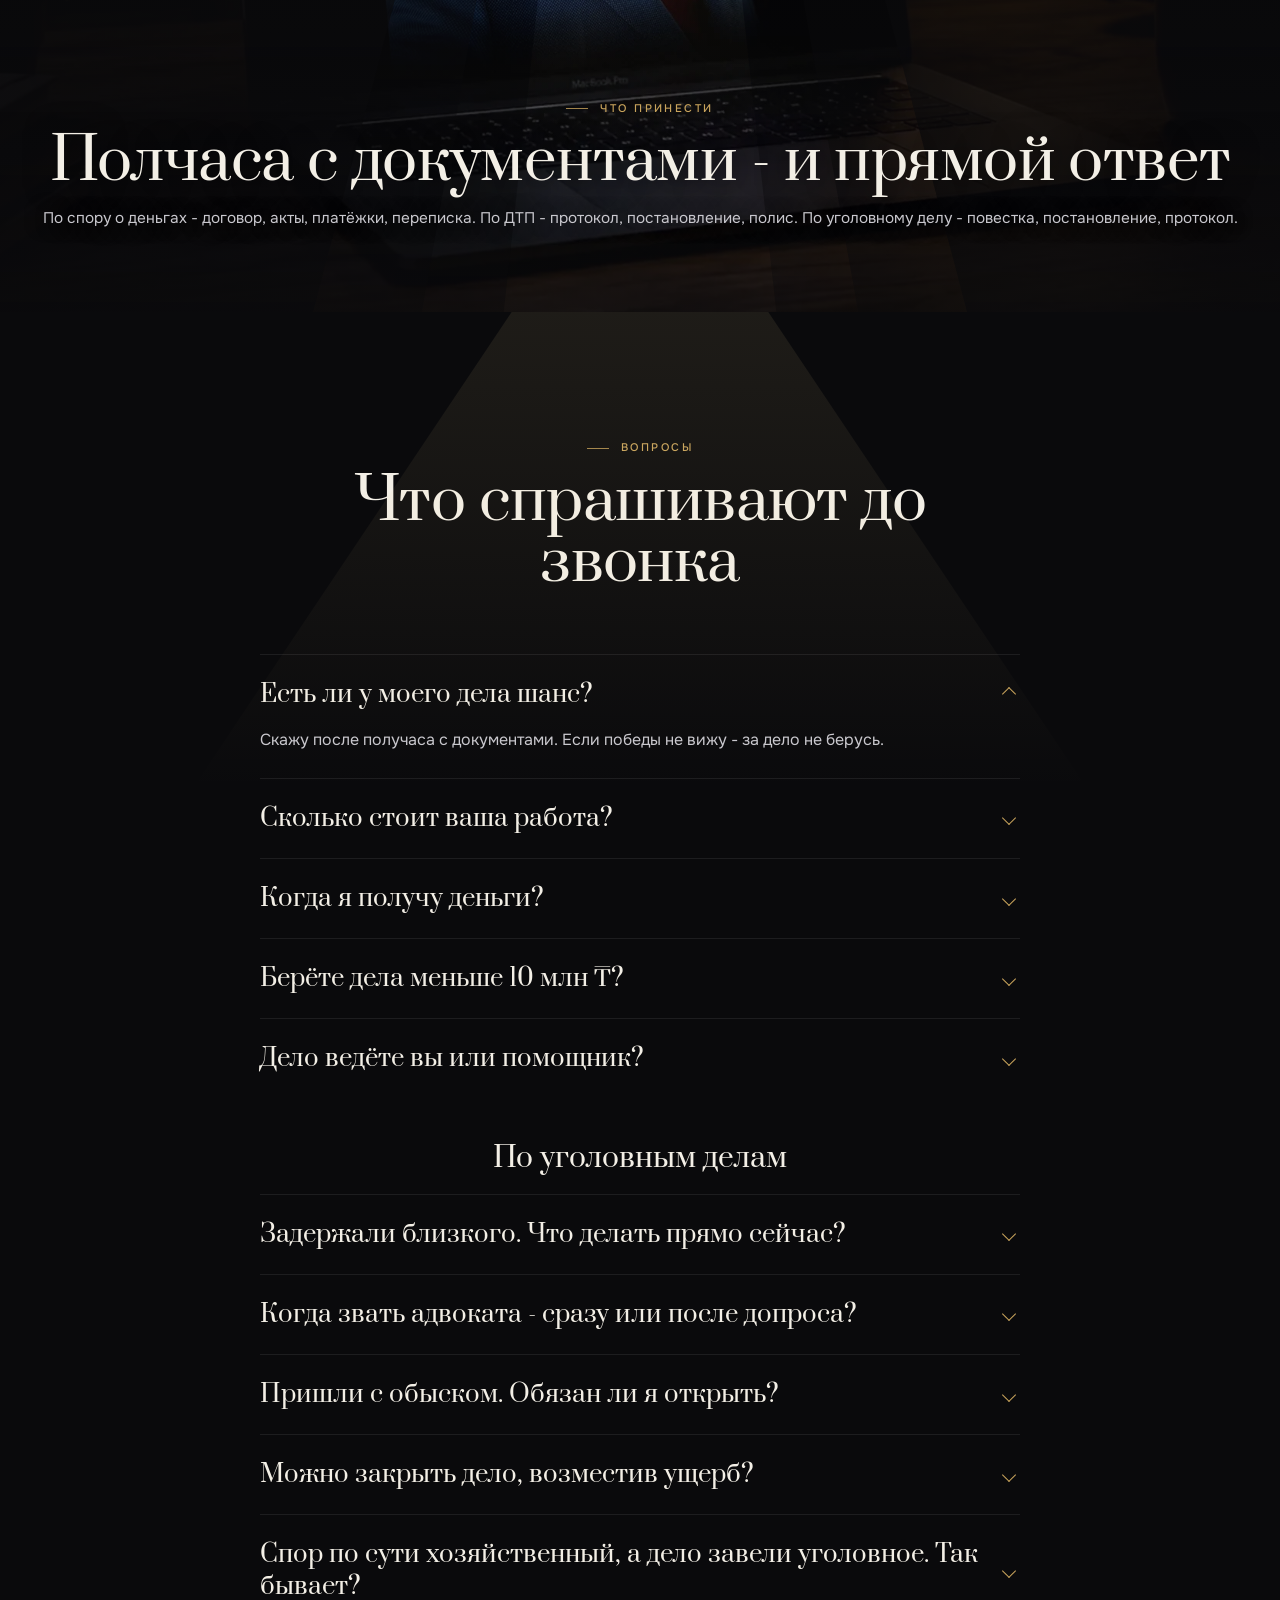
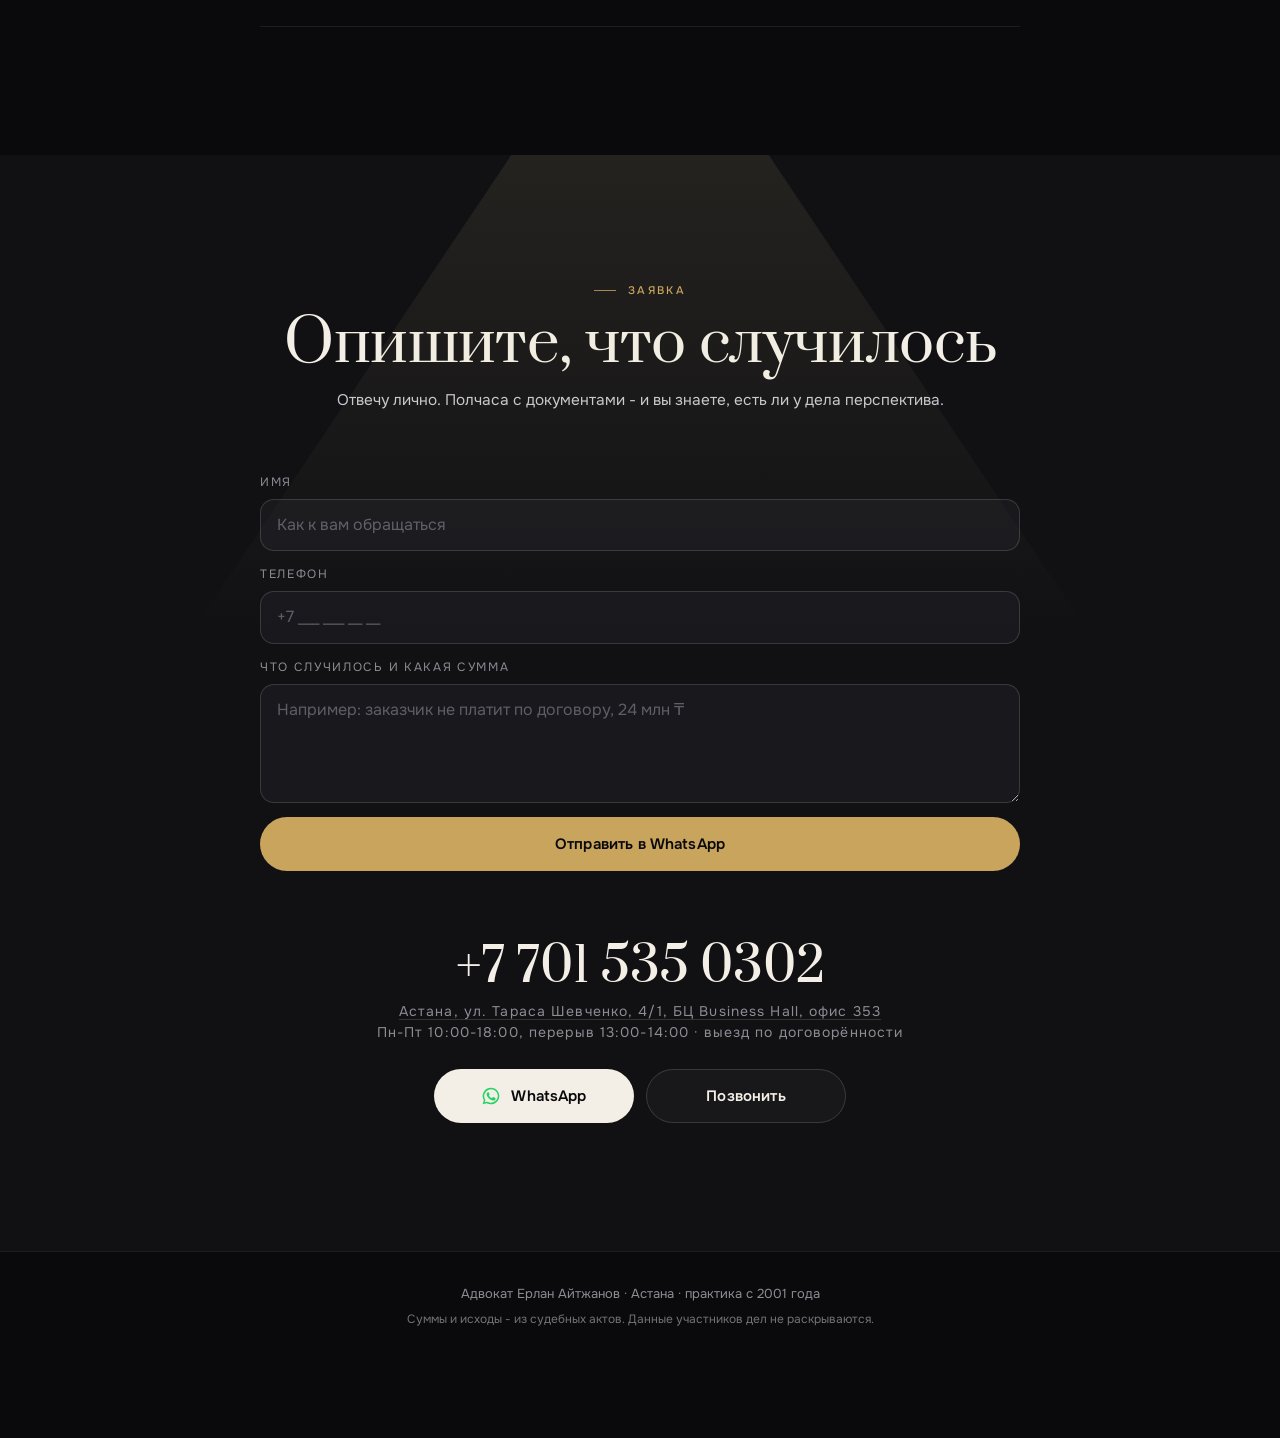
==== commit 0c13766e: "Адрес офиса и часы приёма в контактах и разметке: Шевченко 4/1, БЦ Business Hall, офис 353 Co-Author" ====
--- a/index.html
+++ b/index.html
@@ -45,7 +45,7 @@
 <link rel="preconnect" href="https://fonts.googleapis.com">
 <link rel="preconnect" href="https://fonts.gstatic.com" crossorigin>
 <link href="https://fonts.googleapis.com/css2?family=Prata&family=Onest:wght@400;500;600&display=swap" rel="stylesheet">
-<link rel="stylesheet" href="styles.css?v=20260911-3">
+<link rel="stylesheet" href="styles.css?v=20260911-4">
 <link rel="preload" as="image" href="assets/portrait.webp?v=20260910-1" media="(min-width:641px)" fetchpriority="high">
 <link rel="preload" as="image" href="assets/portrait-m.webp?v=20260910-1" media="(max-width:640px)" fetchpriority="high">
 
@@ -105,6 +105,7 @@
    "priceRange": "до 10 % от суммы спора",
    "address": {
     "@type": "PostalAddress",
+    "streetAddress": "ул. Тараса Шевченко, 4/1, БЦ Business Hall, офис 353",
     "addressLocality": "Астана",
     "addressCountry": "KZ"
    },
@@ -222,7 +223,34 @@
       }
      }
     ]
-   }
+   },
+   "openingHoursSpecification": [
+    {
+     "@type": "OpeningHoursSpecification",
+     "dayOfWeek": [
+      "Monday",
+      "Tuesday",
+      "Wednesday",
+      "Thursday",
+      "Friday"
+     ],
+     "opens": "10:00",
+     "closes": "13:00"
+    },
+    {
+     "@type": "OpeningHoursSpecification",
+     "dayOfWeek": [
+      "Monday",
+      "Tuesday",
+      "Wednesday",
+      "Thursday",
+      "Friday"
+     ],
+     "opens": "14:00",
+     "closes": "18:00"
+    }
+   ],
+   "hasMap": "https://www.google.com/maps/search/?api=1&query=Business%20Hall%2C%20%D1%83%D0%BB%D0%B8%D1%86%D0%B0%20%D0%A2%D0%B0%D1%80%D0%B0%D1%81%D0%B0%20%D0%A8%D0%B5%D0%B2%D1%87%D0%B5%D0%BD%D0%BA%D0%BE%204/1%2C%20%D0%90%D1%81%D1%82%D0%B0%D0%BD%D0%B0"
   },
   {
    "@type": "FAQPage",
@@ -824,7 +852,7 @@
 
     <div class="contacts">
       <a class="phone" href="tel:+77015350302" data-track="call">+7 701 535 0302</a>
-      <p class="addr" data-i18n="z.addr">Астана · приём по договорённости</p>
+      <p class="addr"><a href="https://www.google.com/maps/search/?api=1&amp;query=Business%20Hall%2C%20%D1%83%D0%BB%D0%B8%D1%86%D0%B0%20%D0%A2%D0%B0%D1%80%D0%B0%D1%81%D0%B0%20%D0%A8%D0%B5%D0%B2%D1%87%D0%B5%D0%BD%D0%BA%D0%BE%204/1%2C%20%D0%90%D1%81%D1%82%D0%B0%D0%BD%D0%B0" target="_blank" rel="noopener" data-i18n="z.addr">Астана, ул. Тараса Шевченко, 4/1, БЦ Business Hall, офис 353</a><br><span data-i18n="z.hours">Пн-Пт 10:00-18:00, перерыв 13:00-14:00 · выезд по договорённости</span></p>
       <div class="btns">
         <a class="btn btn-wa" href="https://wa.me/77015350302" target="_blank" rel="noopener" data-track="wa">
           <svg viewBox="0 0 24 24" width="20" height="20" aria-hidden="true"><path fill="currentColor" d="M12 2a10 10 0 0 0-8.6 15.1L2 22l5-1.3A10 10 0 1 0 12 2zm0 18.2a8.2 8.2 0 0 1-4.2-1.2l-.3-.2-3 .8.8-2.9-.2-.3A8.2 8.2 0 1 1 12 20.2zm4.5-6.1c-.2-.1-1.5-.7-1.7-.8-.2-.1-.4-.1-.6.1l-.8 1c-.1.2-.3.2-.5.1a6.7 6.7 0 0 1-3.3-2.9c-.3-.4.2-.4.7-1.3.1-.2 0-.3 0-.5l-.8-1.8c-.2-.5-.4-.4-.6-.4h-.5a1 1 0 0 0-.7.3 3 3 0 0 0-.9 2.2c0 1.3.9 2.5 1.1 2.7.1.2 1.9 2.9 4.6 4 1.7.7 2.3.8 3.2.7.5-.1 1.5-.6 1.7-1.2.2-.6.2-1.1.2-1.2l-.5-.3z"/></svg>
@@ -851,7 +879,7 @@
   <a class="bar-wa" href="https://wa.me/77015350302" target="_blank" rel="noopener" data-track="wa">WhatsApp</a>
 </div>
 
-<script src="script.js?v=20260911-3" defer></script>
-<script src="articles.js?v=20260911-3" defer></script>
+<script src="script.js?v=20260911-4" defer></script>
+<script src="articles.js?v=20260911-4" defer></script>
 </body>
 </html>
--- a/styles.css
+++ b/styles.css
@@ -435,3 +435,6 @@
   .art-text blockquote{padding:16px 18px;font-size:16px}
   .sec-art{padding-top:clamp(44px,9vw,72px)}
 }
+/* адрес в контактах - ссылка на карту */
+.addr a{color:inherit;text-decoration:underline;text-decoration-color:var(--line2);text-underline-offset:3px}
+.addr a:hover{color:var(--fog)}
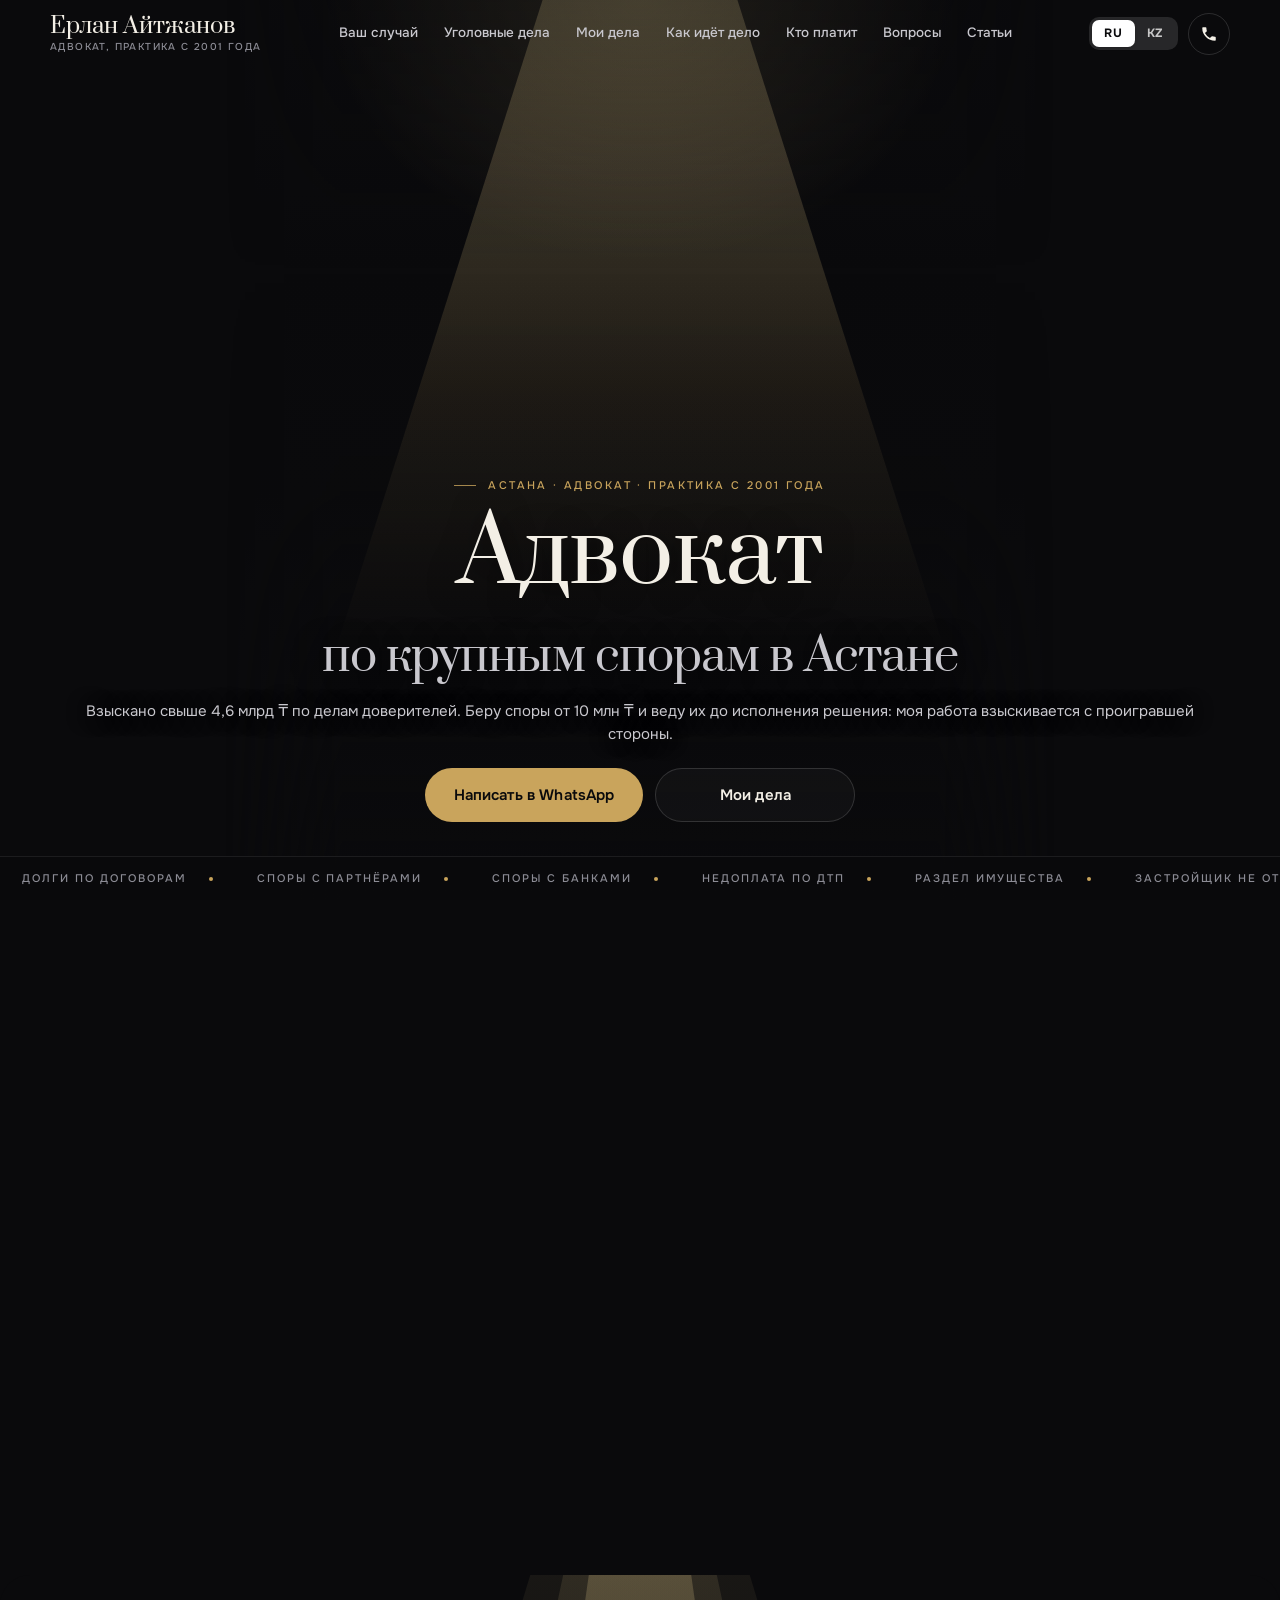
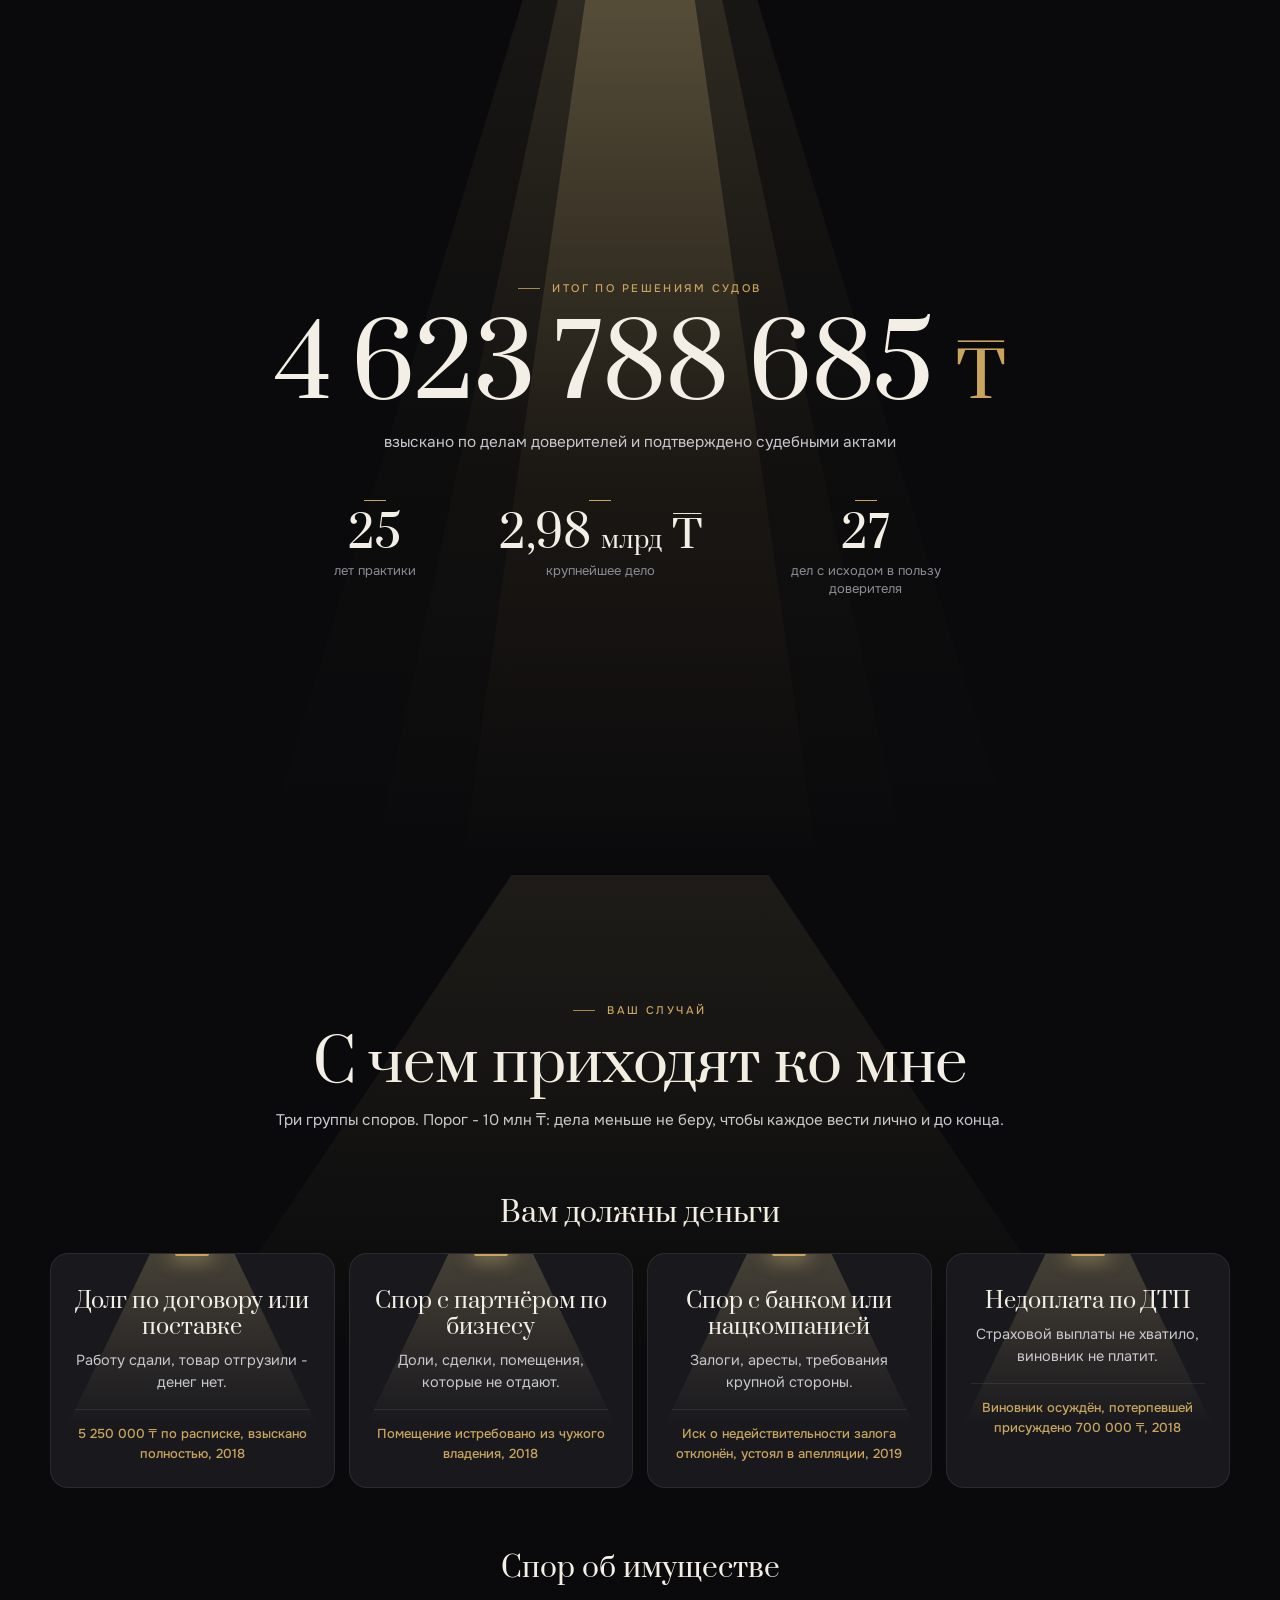
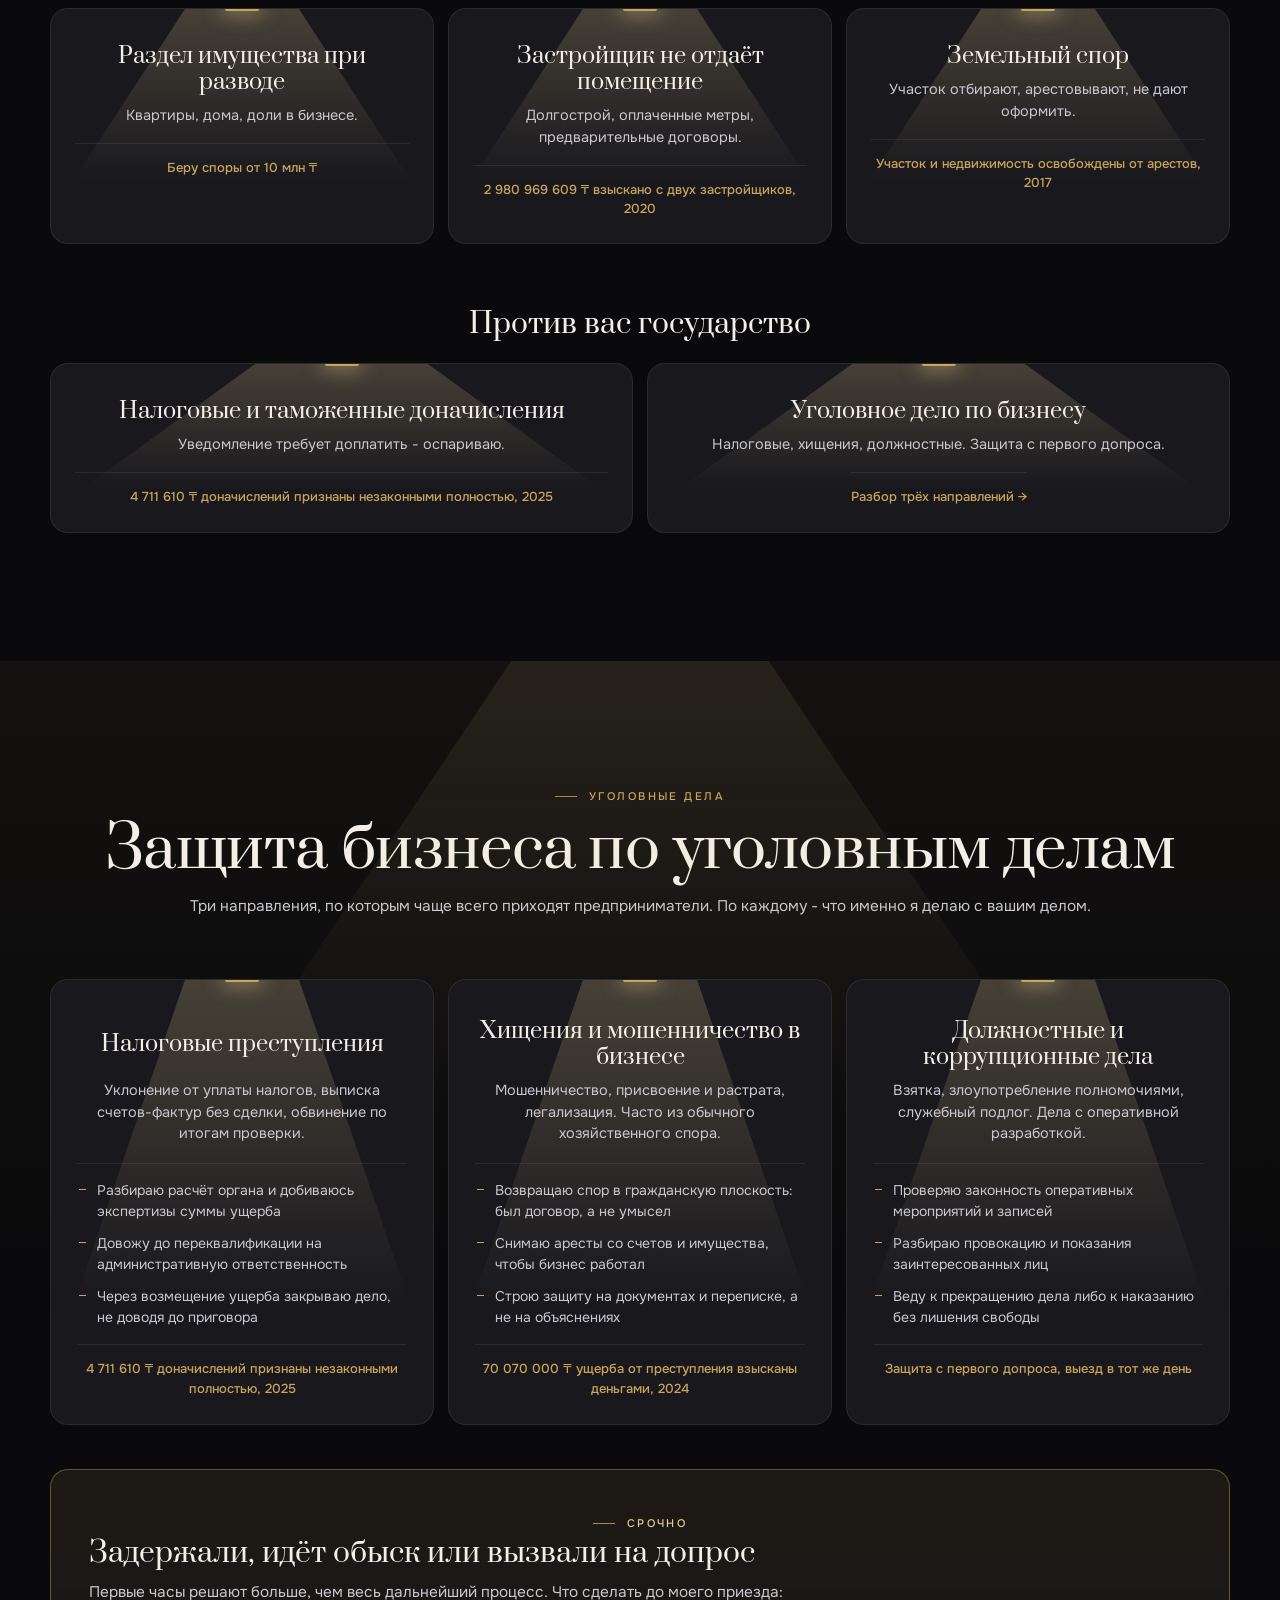
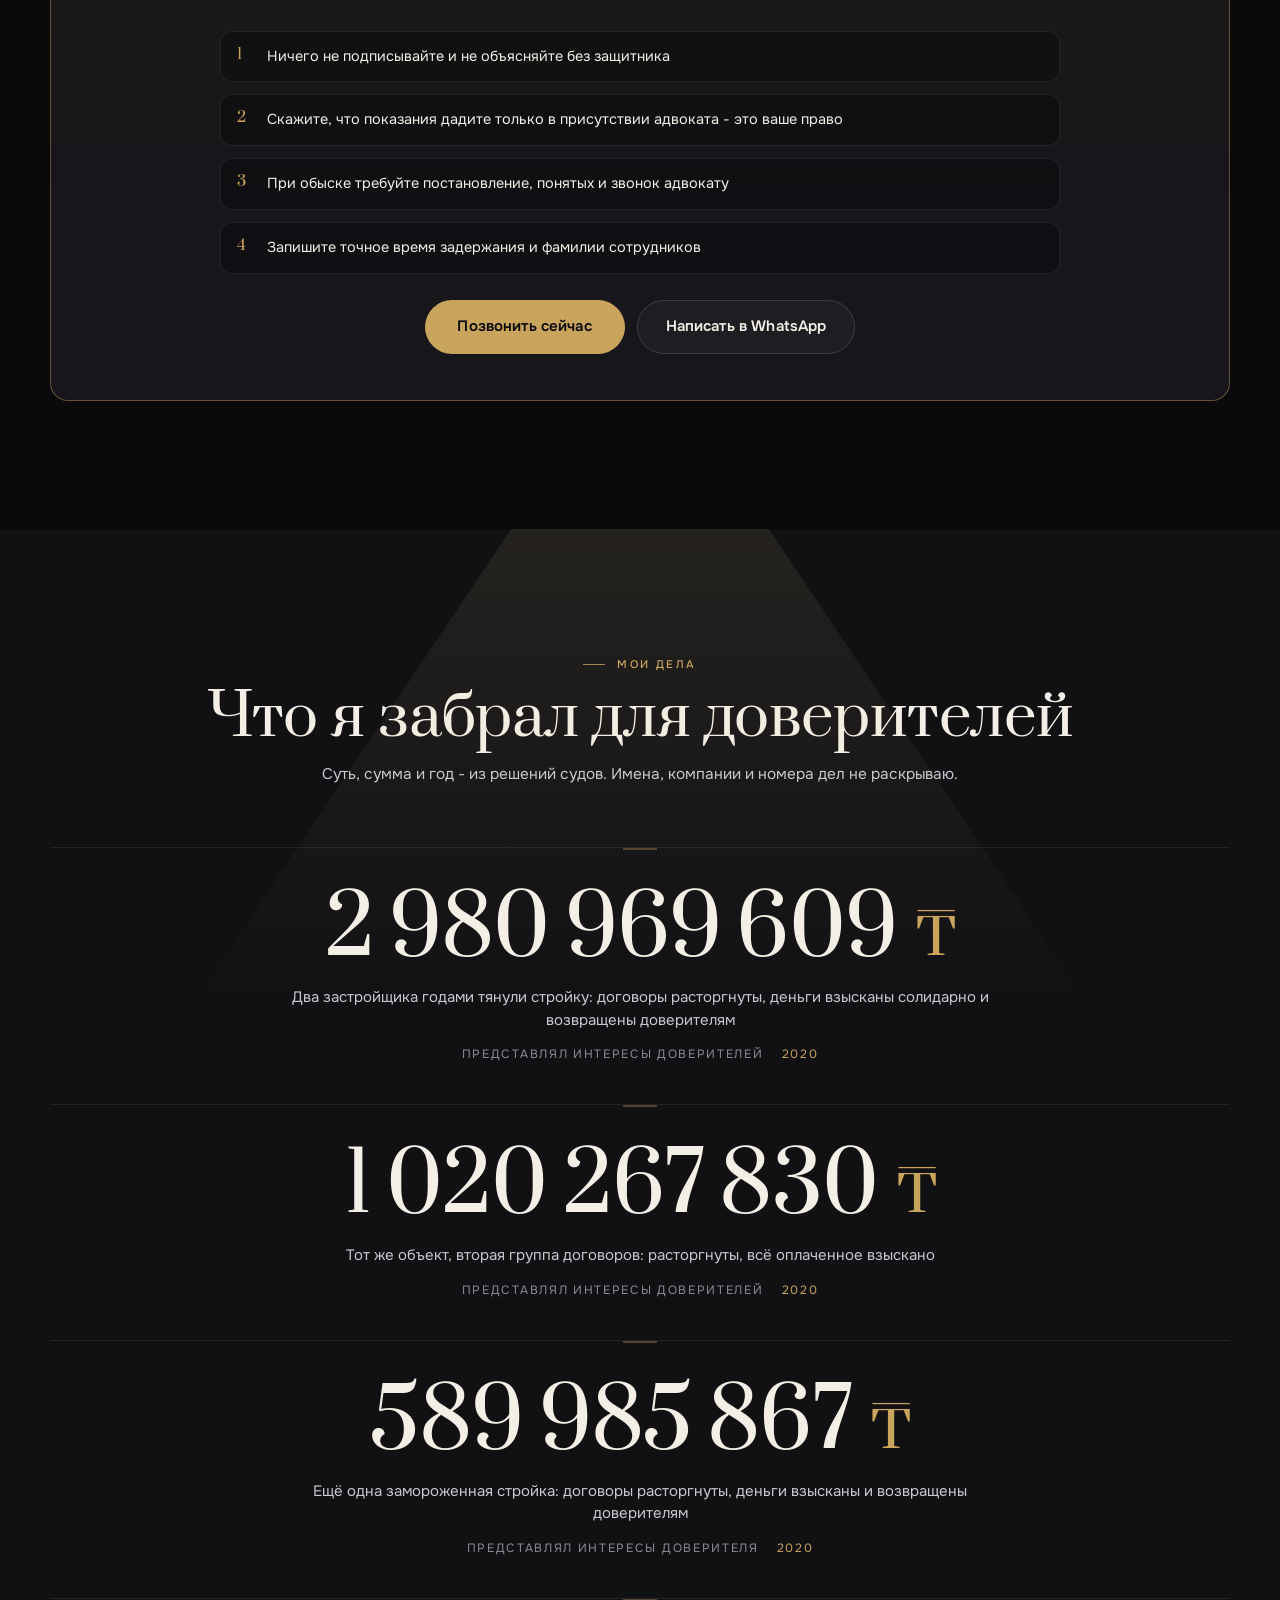
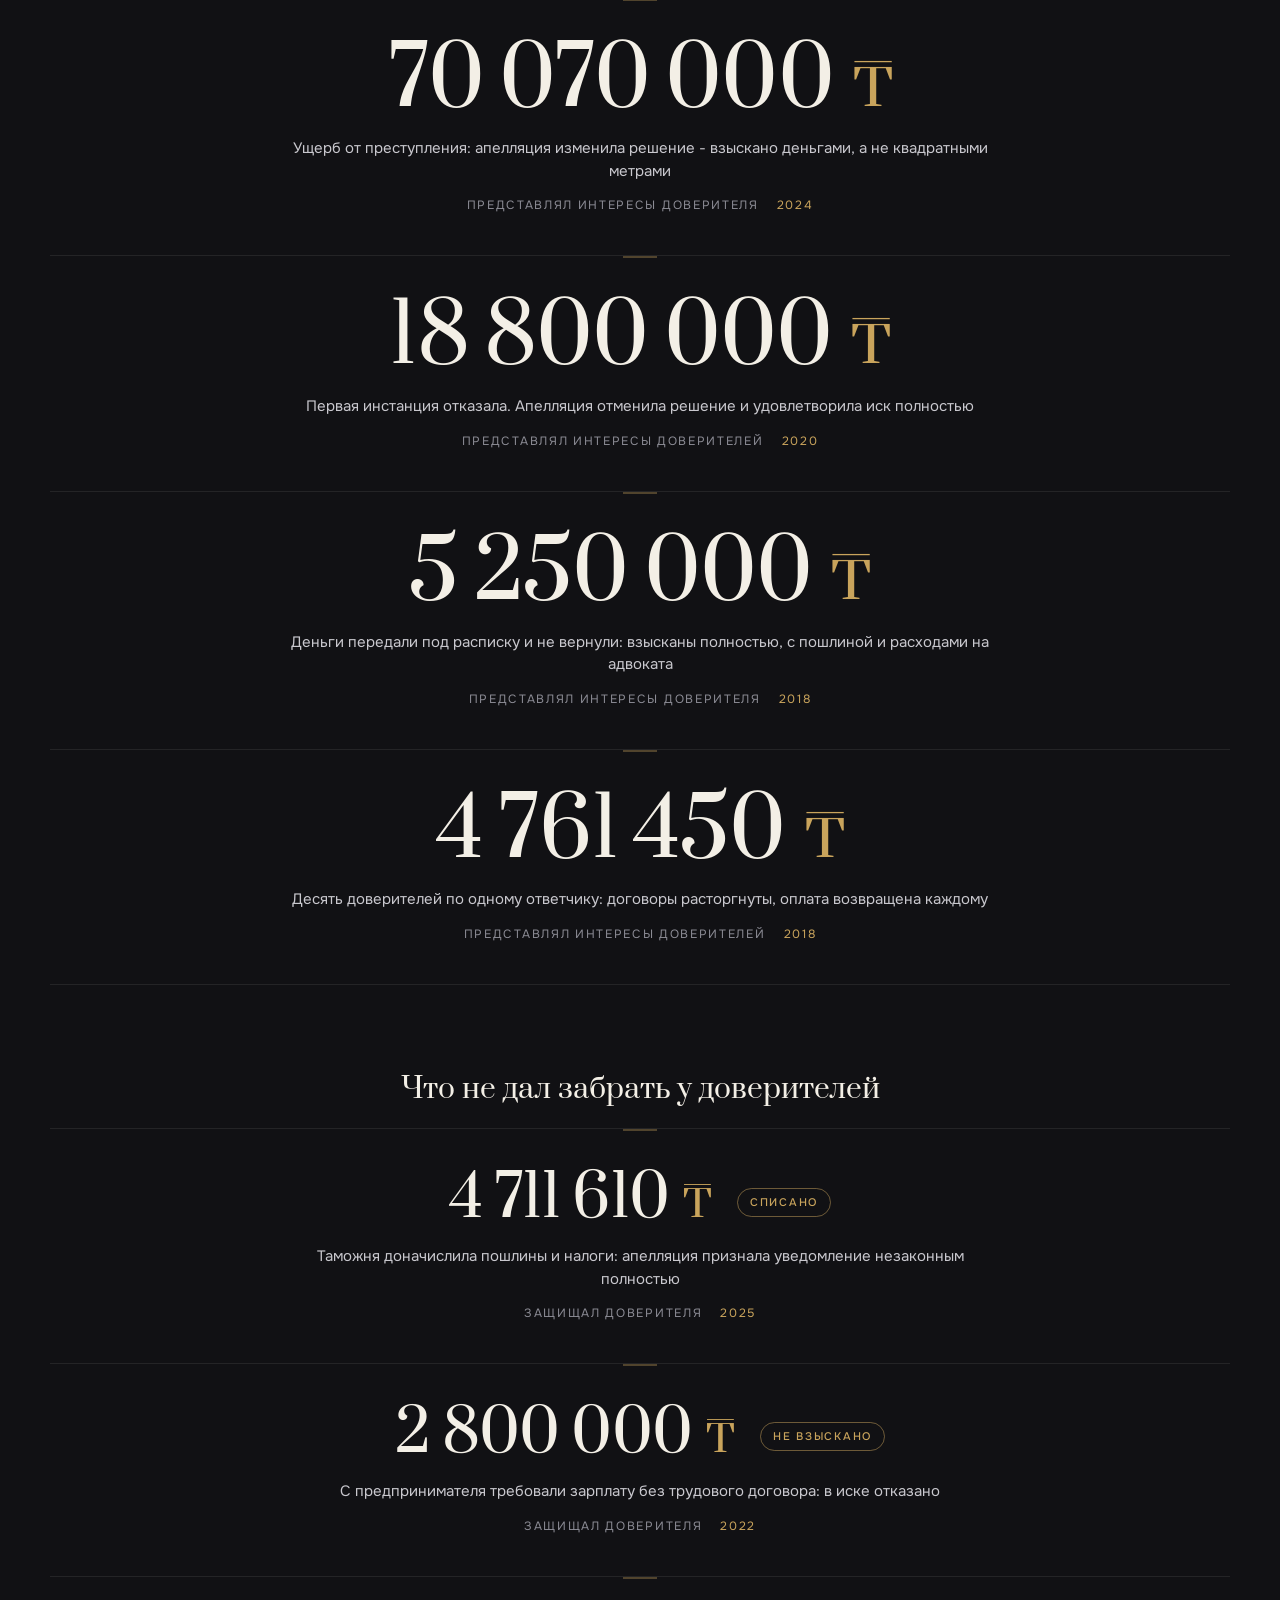
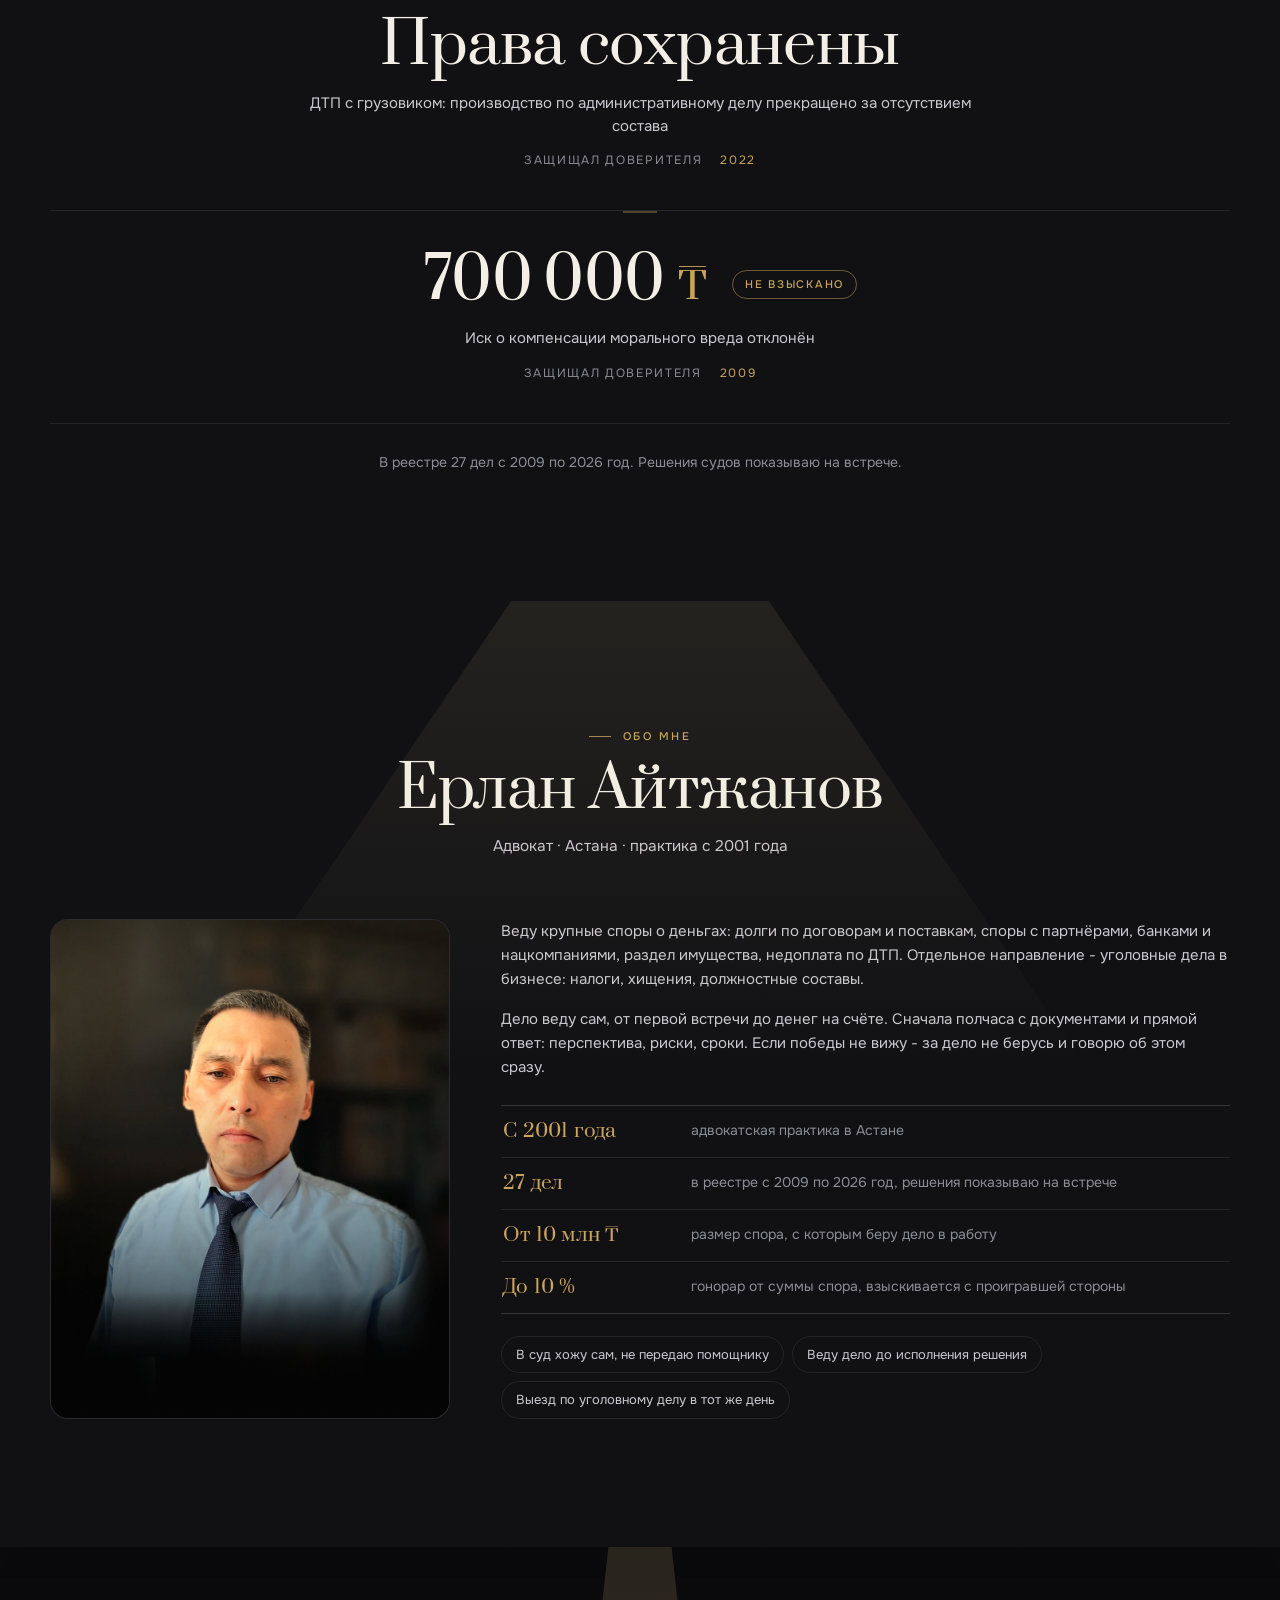
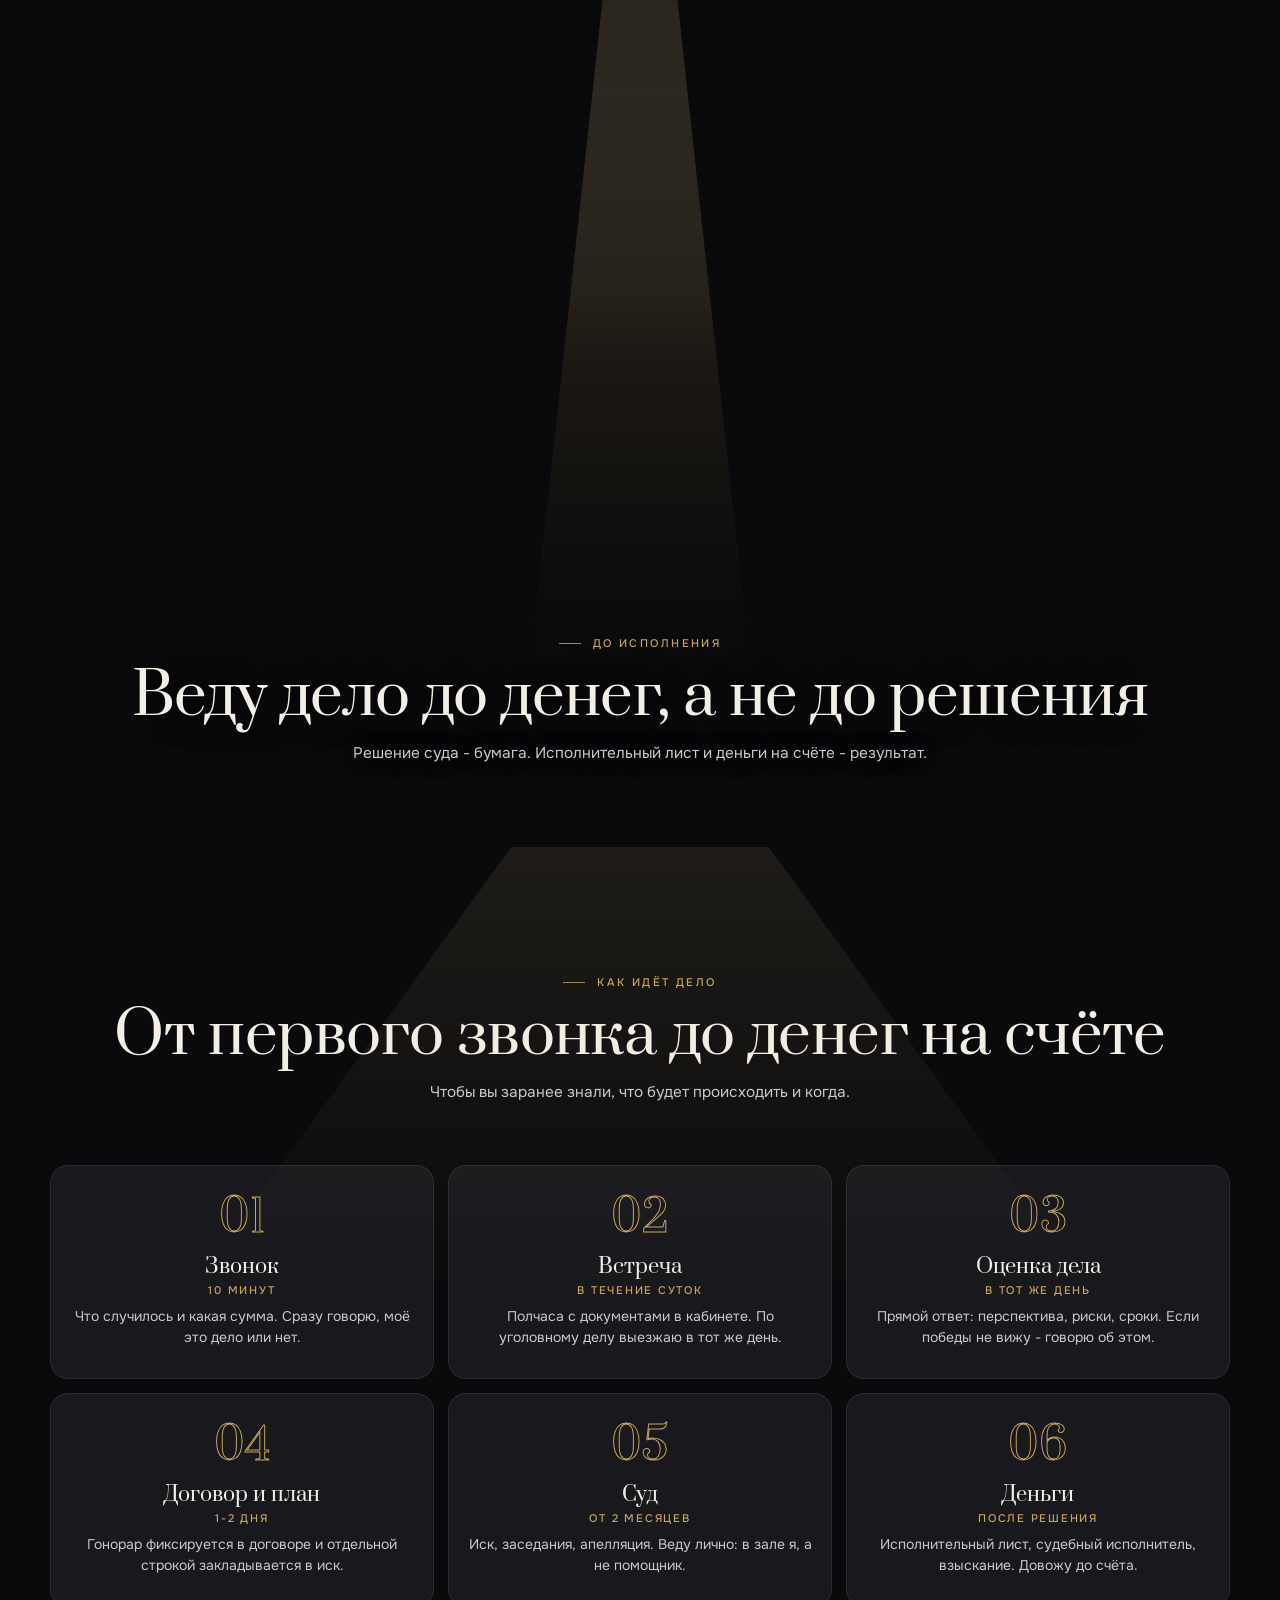
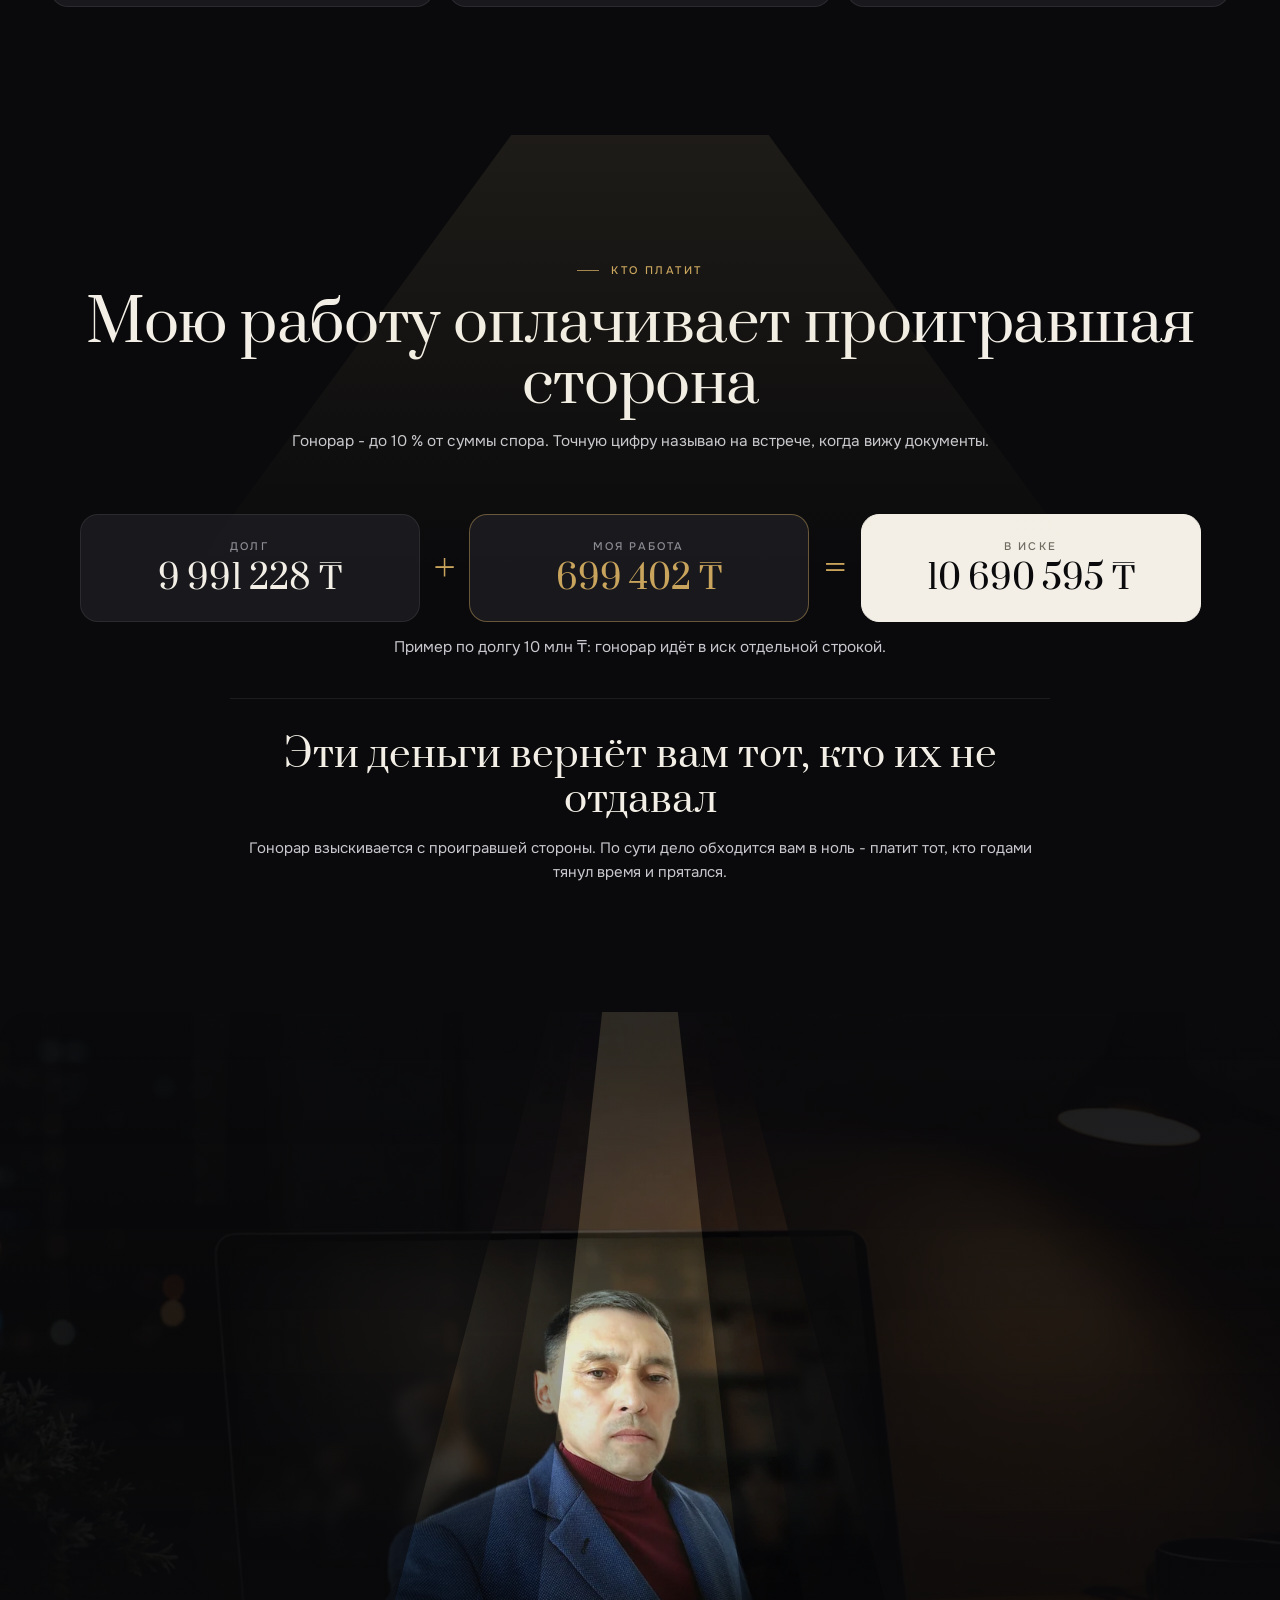
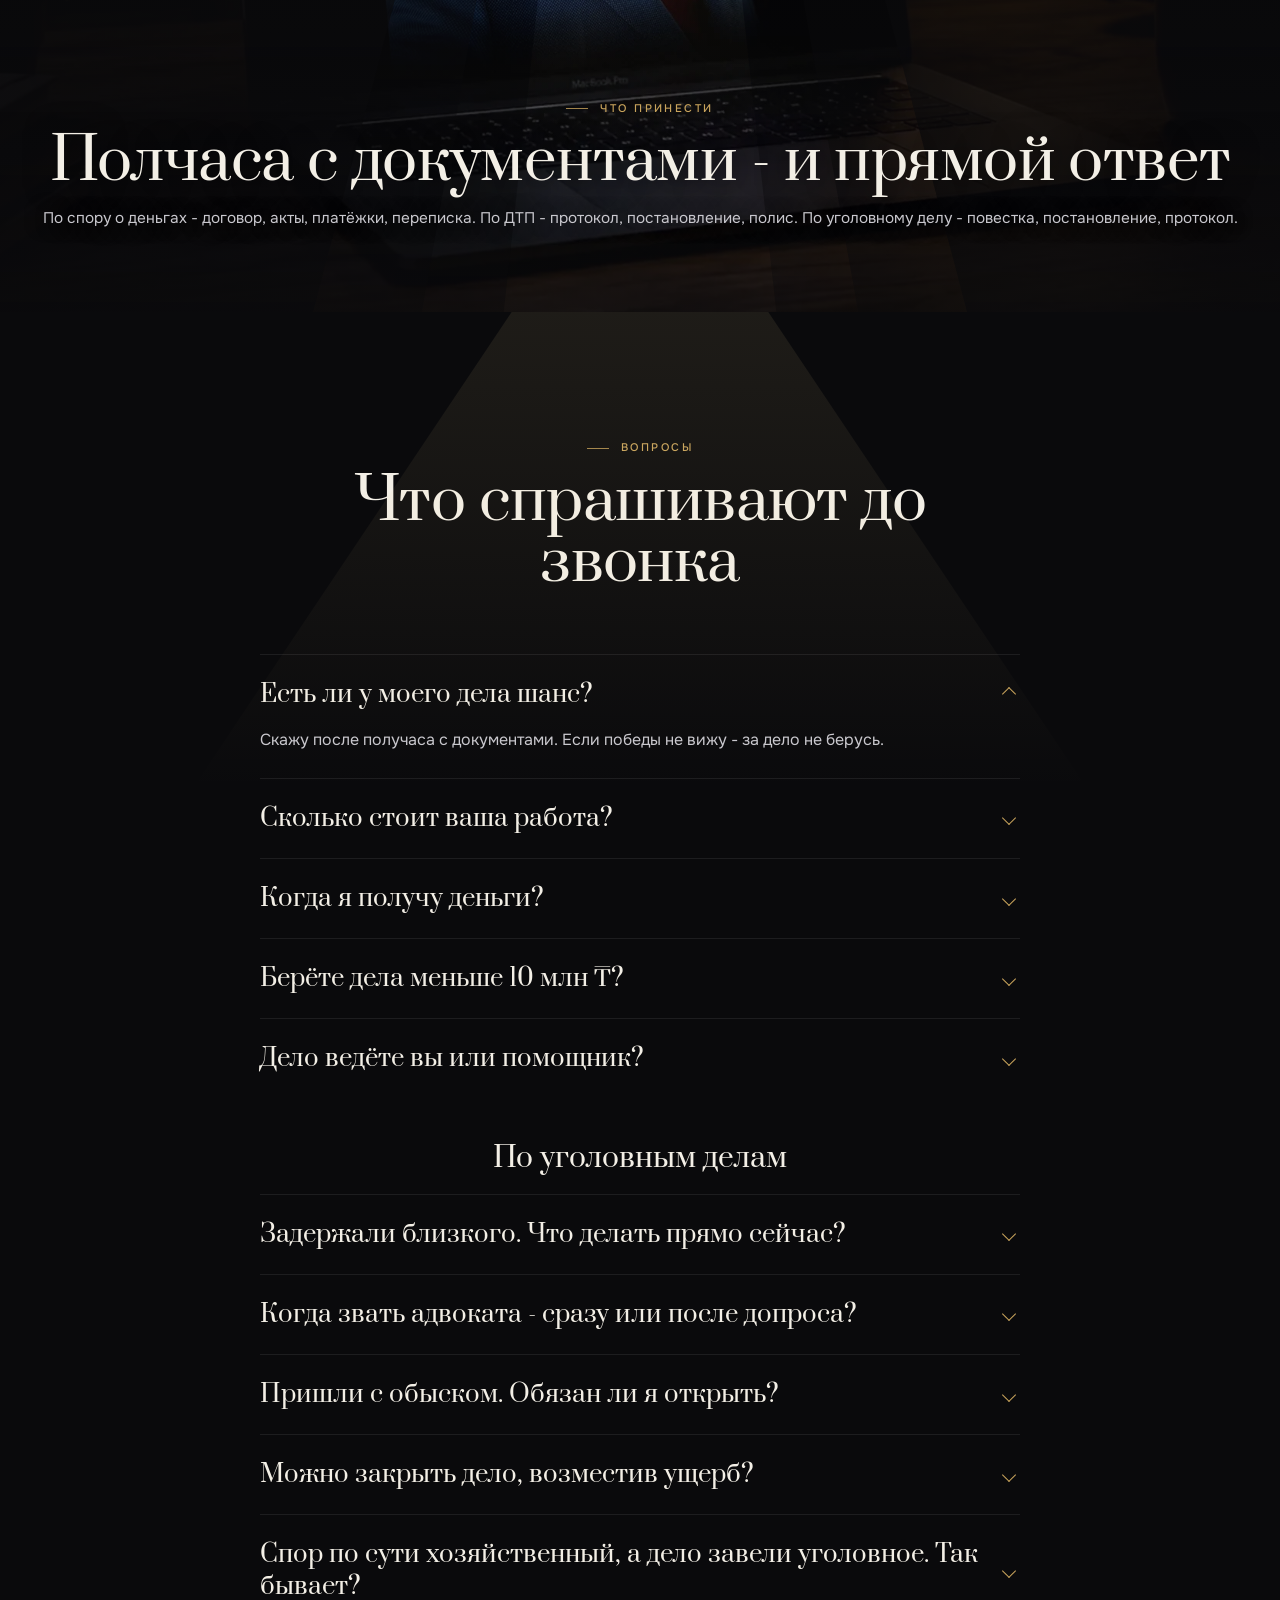
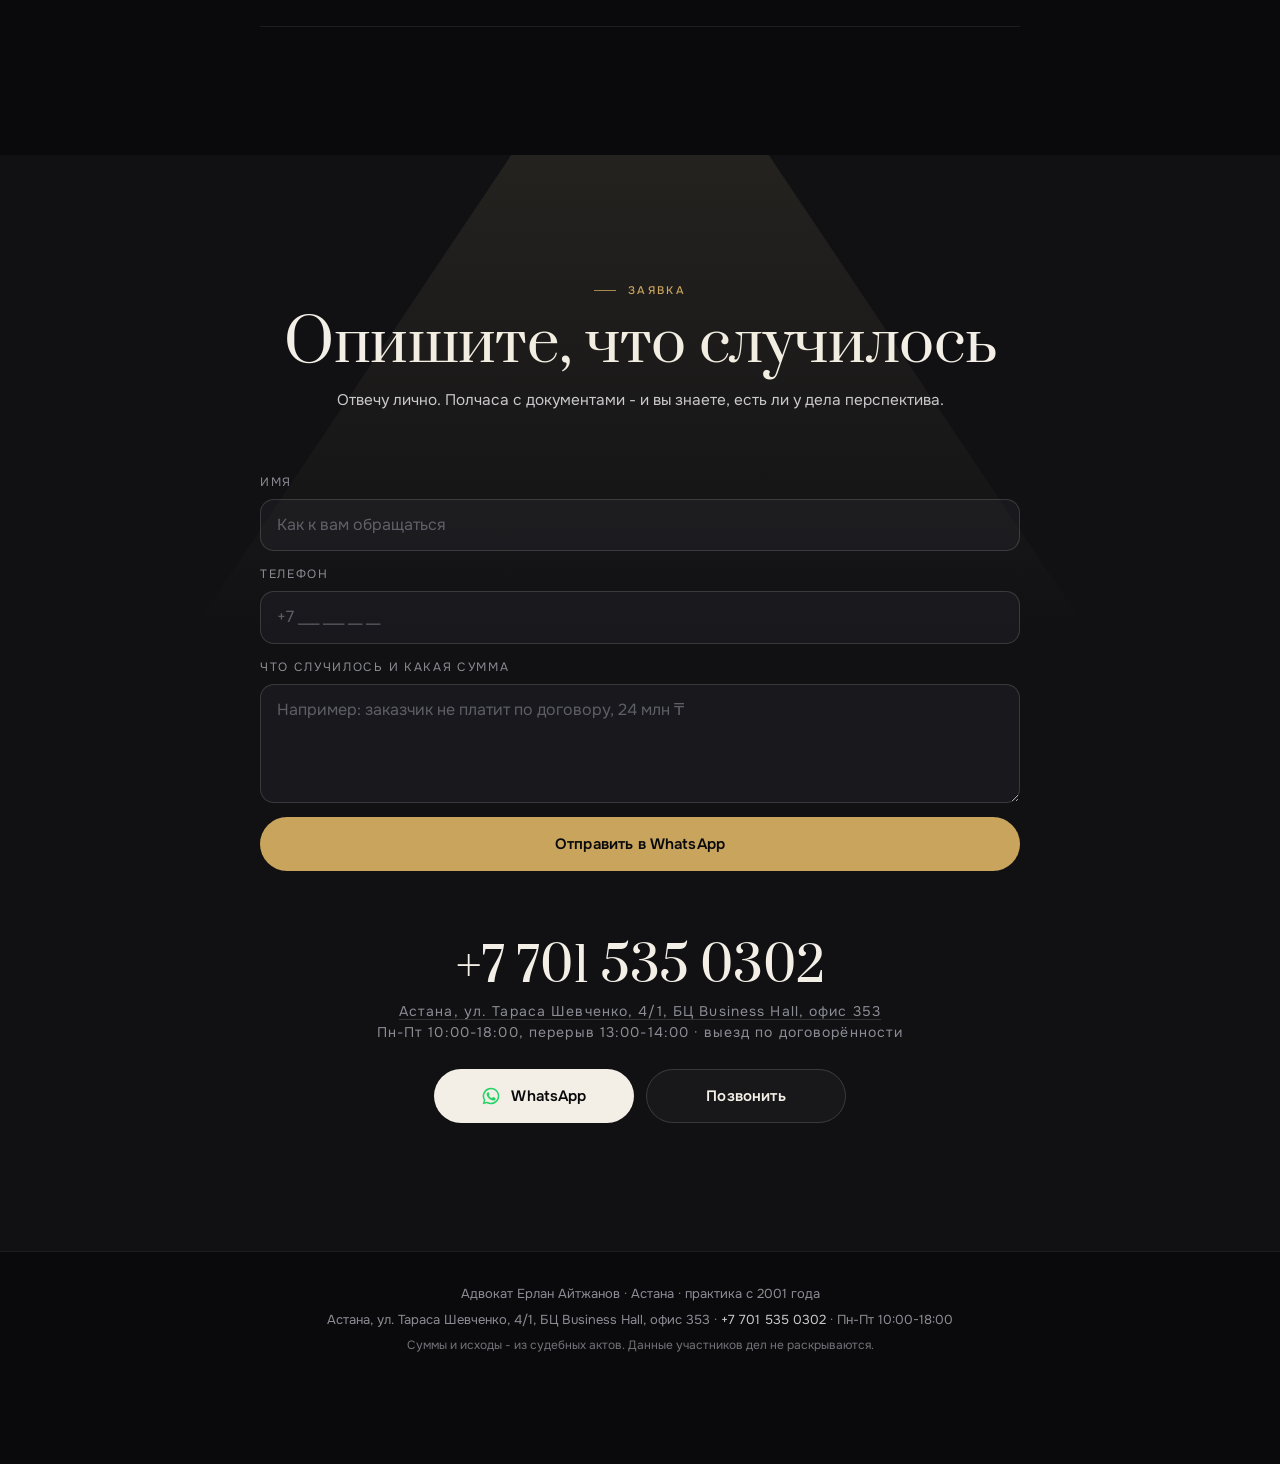
==== commit 69faf4a7: "Адрес, телефон и часы в подвале всех страниц Co-Authored-By: Claude Opus 5 (1M context) <noreply@ant" ====
--- a/index.html
+++ b/index.html
@@ -45,7 +45,7 @@
 <link rel="preconnect" href="https://fonts.googleapis.com">
 <link rel="preconnect" href="https://fonts.gstatic.com" crossorigin>
 <link href="https://fonts.googleapis.com/css2?family=Prata&family=Onest:wght@400;500;600&display=swap" rel="stylesheet">
-<link rel="stylesheet" href="styles.css?v=20260911-4">
+<link rel="stylesheet" href="styles.css?v=20260911-5">
 <link rel="preload" as="image" href="assets/portrait.webp?v=20260910-1" media="(min-width:641px)" fetchpriority="high">
 <link rel="preload" as="image" href="assets/portrait-m.webp?v=20260910-1" media="(max-width:640px)" fetchpriority="high">
 
@@ -869,6 +869,7 @@
 <footer class="foot">
   <div class="wrap">
     <p data-i18n="foot.l1">Адвокат Ерлан Айтжанов · Астана · практика с 2001 года</p>
+    <p class="foot-addr"><span data-i18n="foot.addr">Астана, ул. Тараса Шевченко, 4/1, БЦ Business Hall, офис 353</span> · <a href="tel:+77015350302" data-track="call">+7 701 535 0302</a> · <span data-i18n="foot.hours">Пн-Пт 10:00-18:00</span></p>
     <p class="foot-sub" data-i18n="foot.l2">Суммы и исходы - из судебных актов. Данные участников дел не раскрываются.</p>
   </div>
 </footer>
@@ -879,7 +880,7 @@
   <a class="bar-wa" href="https://wa.me/77015350302" target="_blank" rel="noopener" data-track="wa">WhatsApp</a>
 </div>
 
-<script src="script.js?v=20260911-4" defer></script>
-<script src="articles.js?v=20260911-4" defer></script>
+<script src="script.js?v=20260911-5" defer></script>
+<script src="articles.js?v=20260911-5" defer></script>
 </body>
 </html>
--- a/styles.css
+++ b/styles.css
@@ -438,3 +438,8 @@
 /* адрес в контактах - ссылка на карту */
 .addr a{color:inherit;text-decoration:underline;text-decoration-color:var(--line2);text-underline-offset:3px}
 .addr a:hover{color:var(--fog)}
+/* подвал: адрес, телефон, часы - на всех страницах */
+.foot-addr{margin-top:6px;line-height:1.6}
+.foot-addr a{color:var(--fog);text-decoration:none;white-space:nowrap}
+.foot-addr span:last-child{white-space:nowrap}
+.foot-addr a:hover{color:var(--brass2)}
